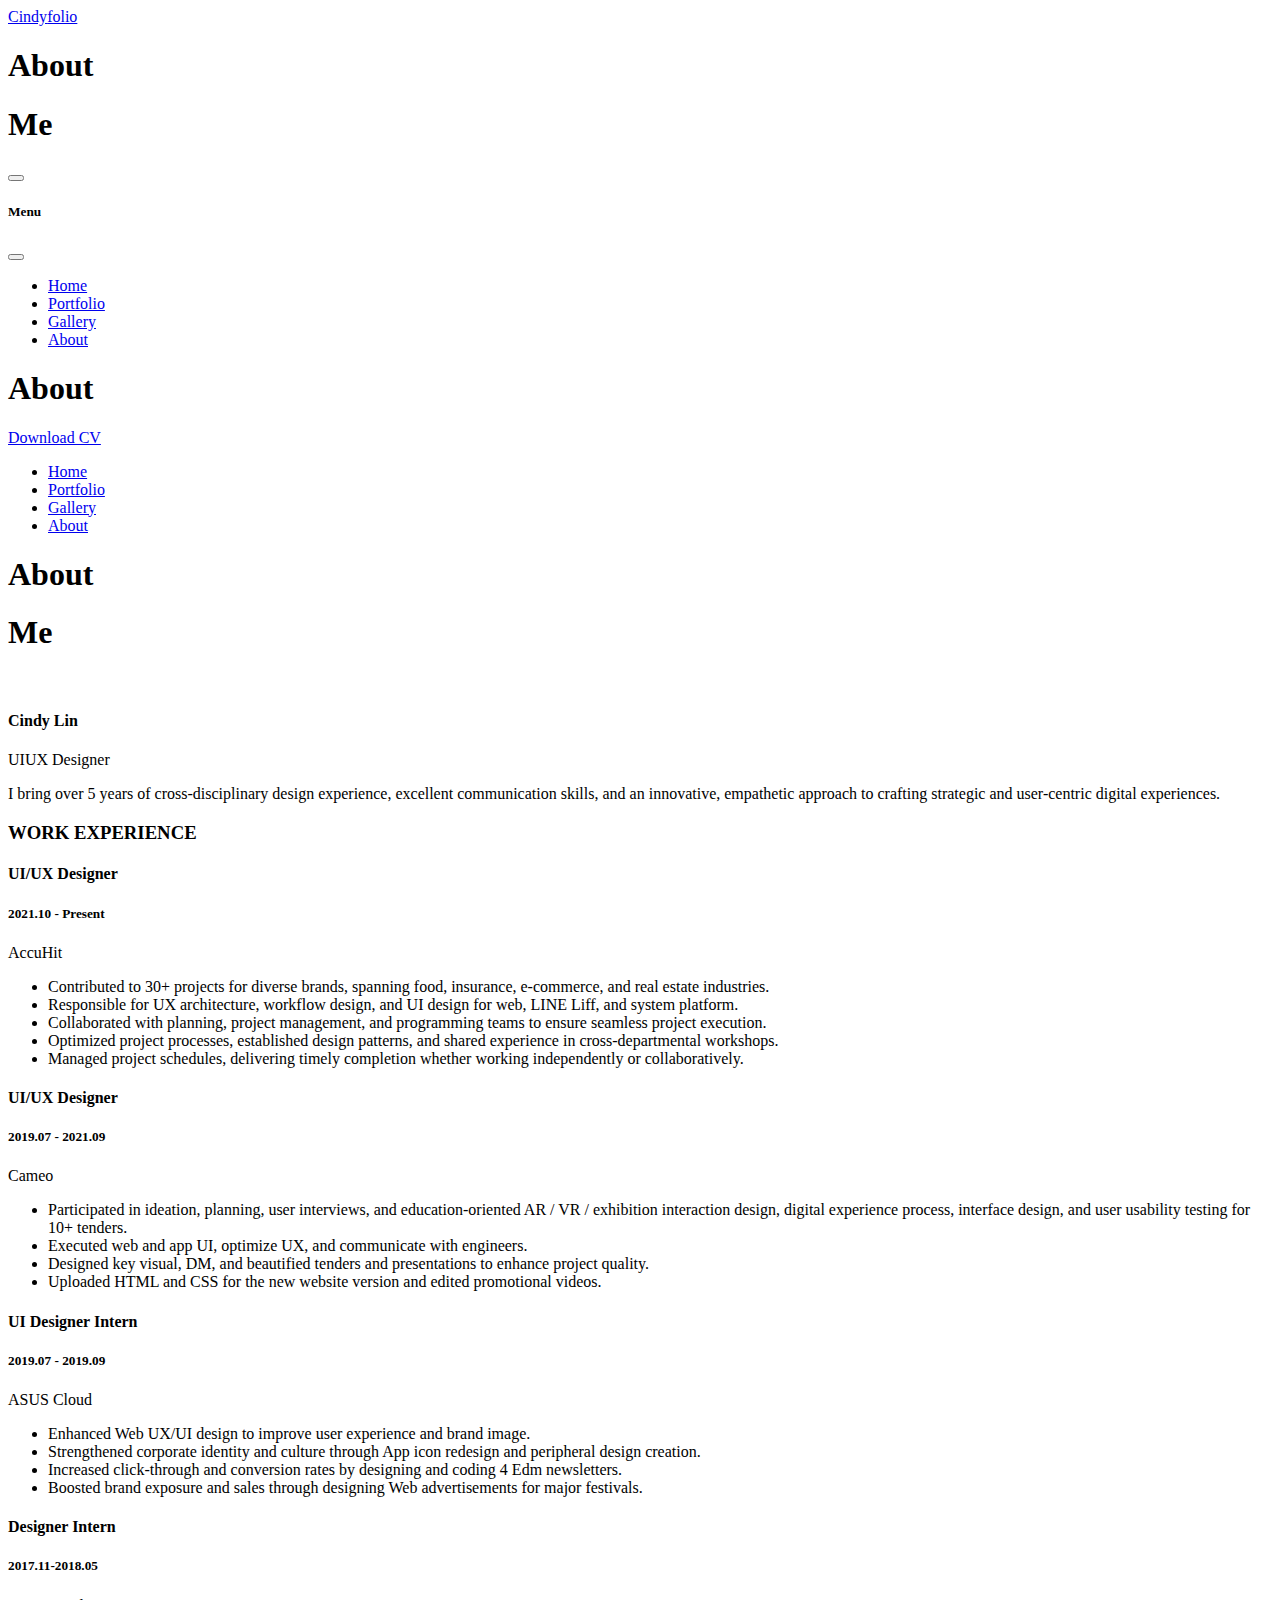
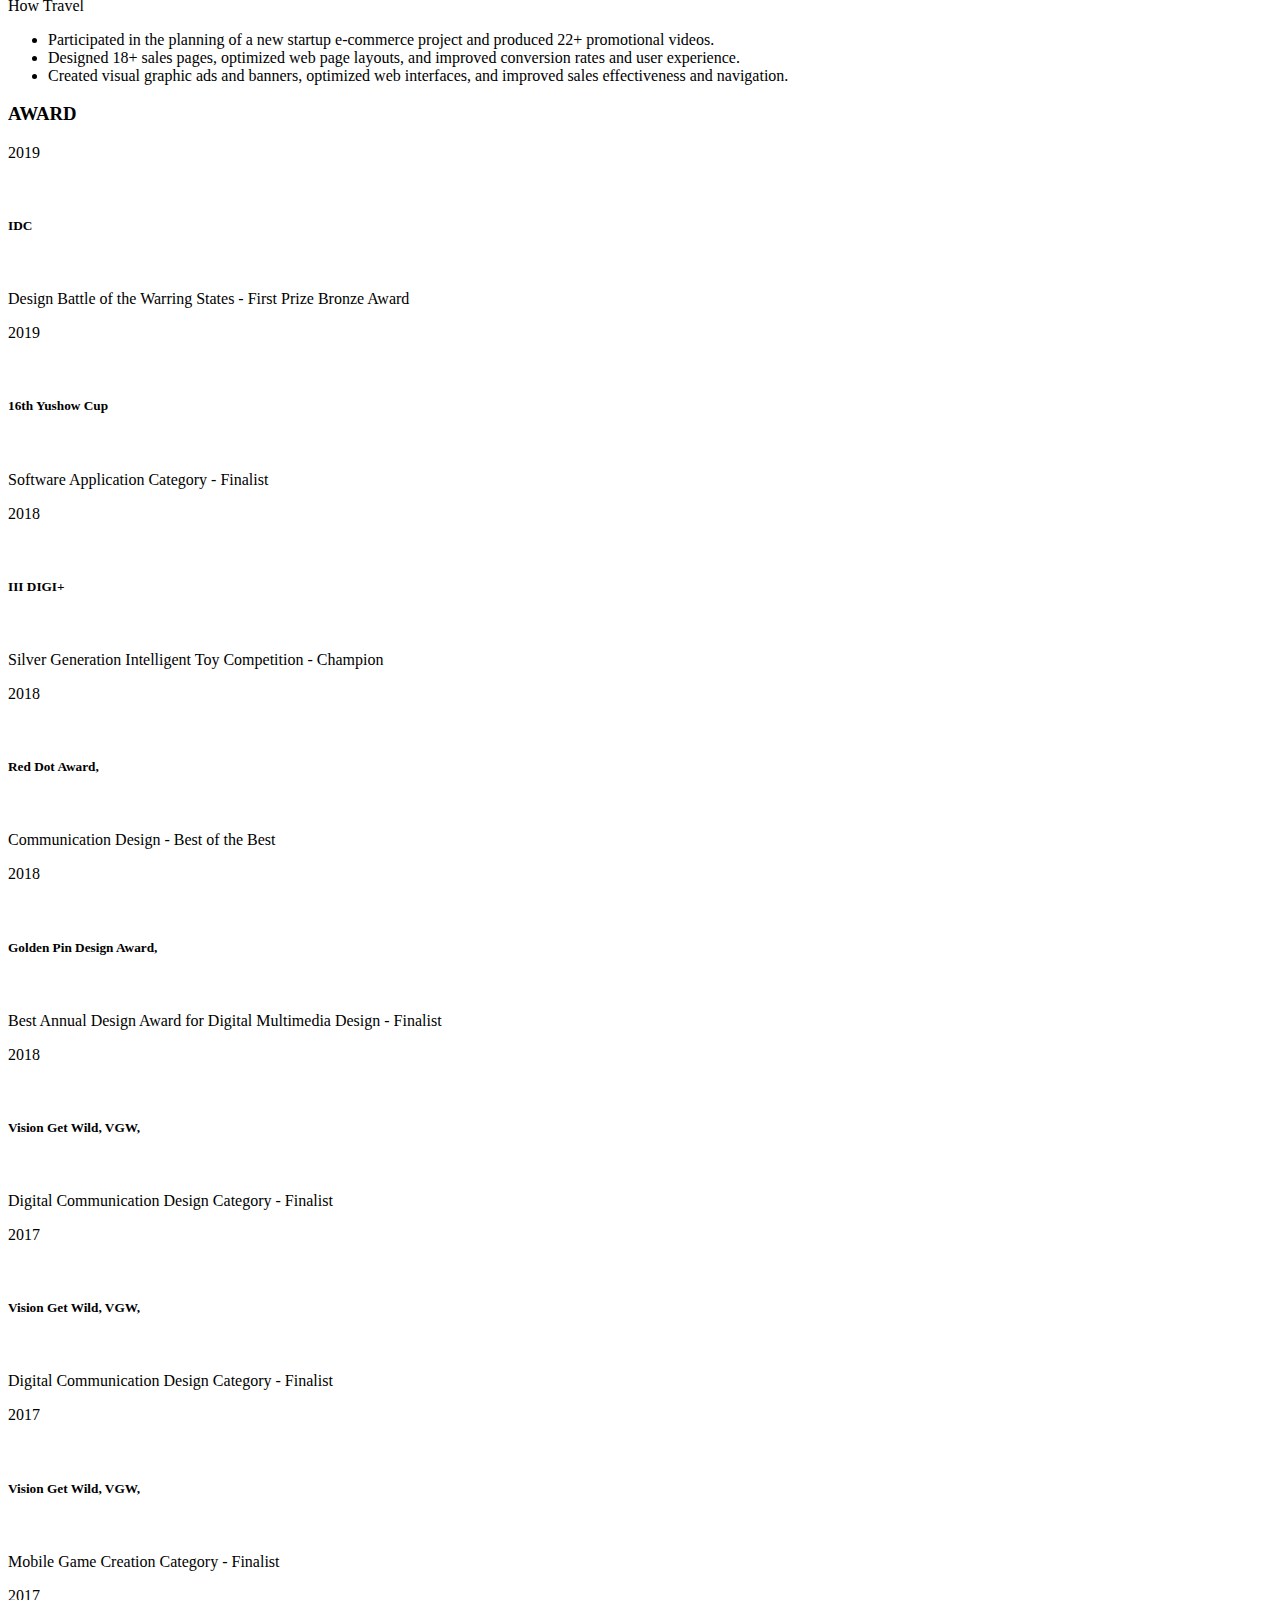
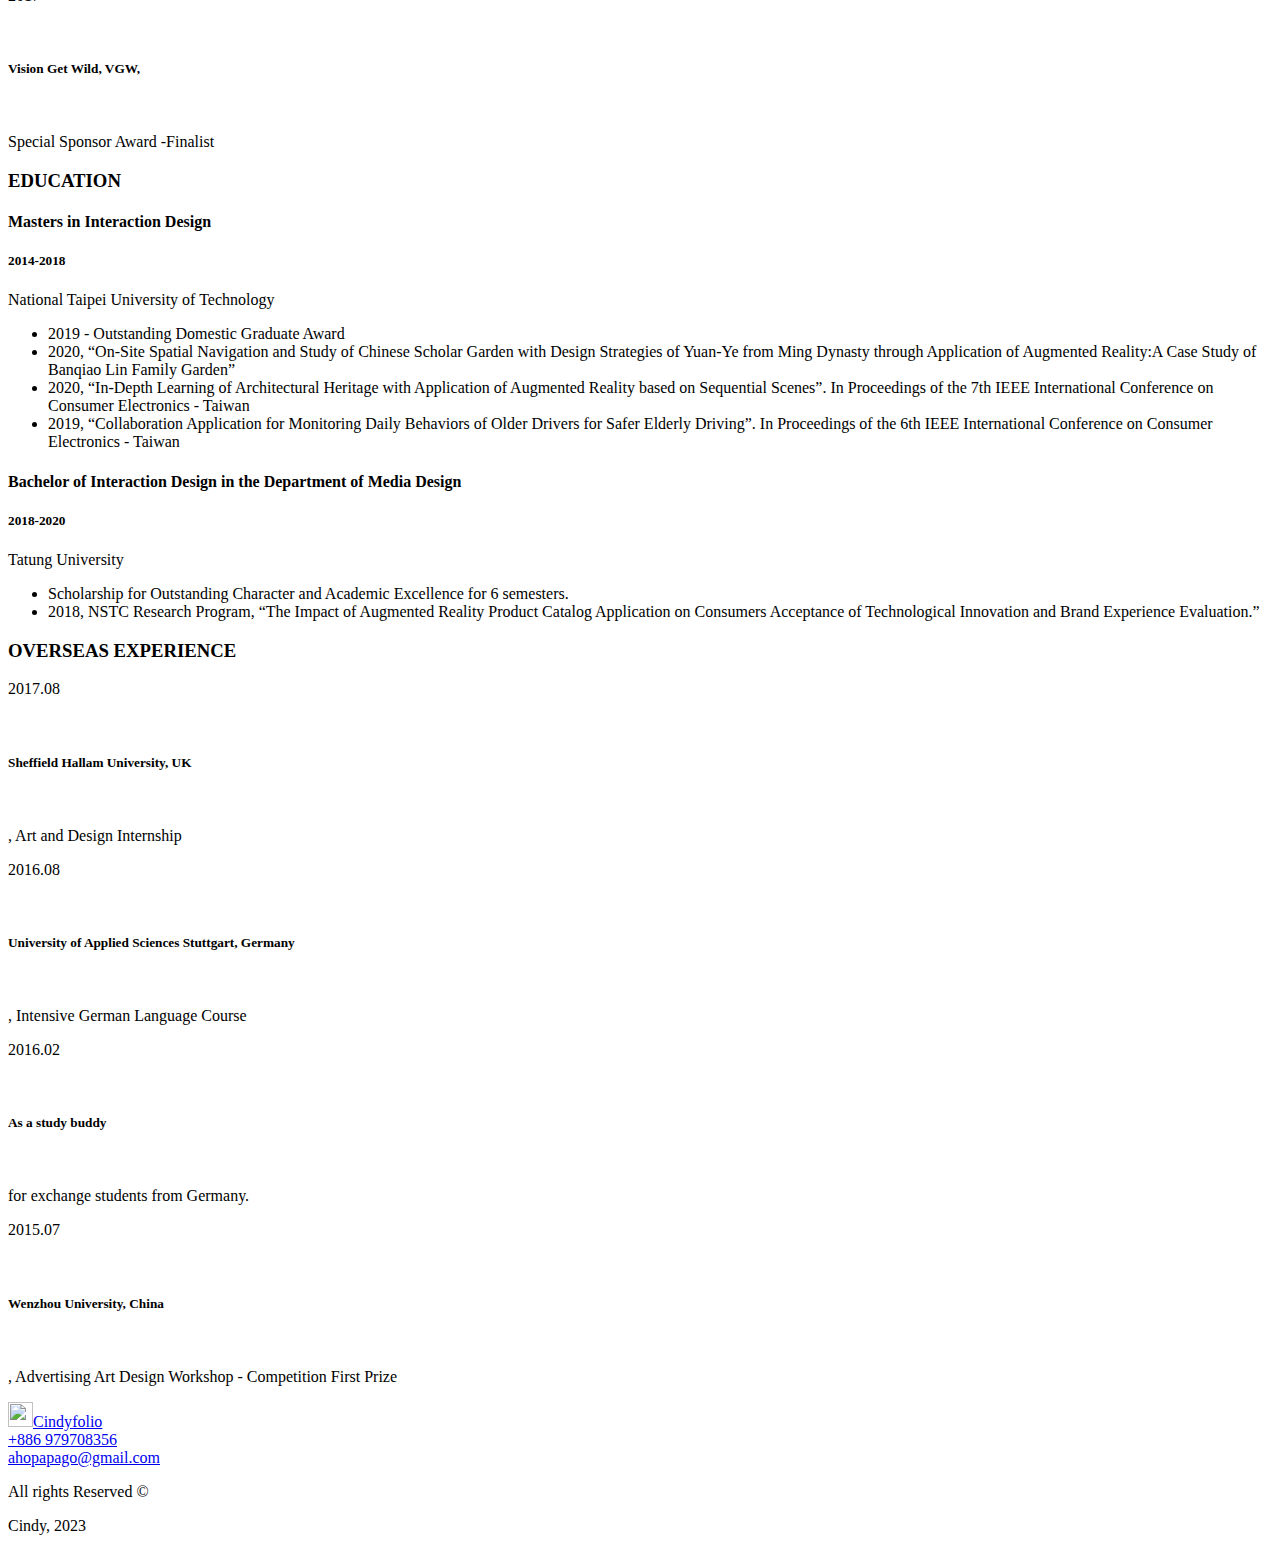
==== about.html @ c3aab0ec "Add files via upload" ====
<!DOCTYPE html>
<html lang="en-US" dir="ltr">

  <head>
    <meta charset="utf-8">
    <meta http-equiv="X-UA-Compatible" content="IE=edge">
    <meta name="viewport" content="width=device-width, initial-scale=1">


    <!-- ===============================================-->
    <!--    Document Title-->
    <!-- ===============================================-->
    <title>About | Me</title>


    <!-- ===============================================-->
    <!--    Favicons-->
    <!-- ===============================================-->
    <link rel="apple-touch-icon" sizes="180x180" href="assets/img/favicons/apple-touch-icon.png">
    <link rel="icon" type="image/png" sizes="32x32" href="assets/img/favicons/favicon-32x32.png">
    <link rel="icon" type="image/png" sizes="16x16" href="assets/img/favicons/favicon-16x16.png">
    <link rel="shortcut icon" type="image/x-icon" href="assets/img/favicons/favicon.ico">
    <link rel="manifest" href="assets/img/favicons/manifest.json">
    <meta name="msapplication-TileImage" content="assets/img/favicons/mstile-150x150.png">
    <meta name="theme-color" content="#ffffff">


    <!-- ===============================================-->
    <!--    Stylesheets-->
    <!-- ===============================================-->
    <link rel="preconnect" href="https://fonts.gstatic.com">
    <link href="https://fonts.googleapis.com/css2?family=Open+Sans:wght@300;400;500;600;700;800&amp;display=swap" rel="stylesheet">
    <link href="vendors/prism/prism.css" rel="stylesheet">
    <link href="vendors/swiper/swiper-bundle.min.css" rel="stylesheet">
    <link href="assets/css/theme.css" rel="stylesheet" />
    <link href="assets/css/user.css" rel="stylesheet" />

  </head>


  <body>

    <!-- ===============================================-->
    <!--    Main Content-->
    <!-- ===============================================-->
    <main class="main" id="top">
      <div class="cursor-outer d-none d-md-block"></div>
      <nav class="navbar navbar-light py-3 px-0 overflow-hidden">
        <div class="container px-md-5">
          <div class="row w-100 g-0 justify-content-between">
            <div class="col-8">
              <div class="d-inline-block"><a class="navbar-brand pt-0 fs-3 text-black d-flex align-items-center" href="index.html"><img class="img-fluid" src="assets/img/icons/logo-icon.png" alt="" /><span class="fw-bolder ms-2">Cindy</span><span class="fw-thin">folio</span></a></div>
              <div class="mt-4 d-none d-lg-block">
                <h1 class="text-uppercase fs-lg-7 fs-5 fw-bolder text-300 lh-1 position-relative z-index-0">About</h1>
                <h1 class="d-none d-md-block fw-bolder text-outlined fs-7 text-white lh-1 mt-n4 position-relative z-index--1">Me</h1>
              </div>
            </div>
            <div class="col-4 d-lg-none text-end pe-0">
              <button class="btn p-0 shadow-none text-black fs-2 d-inline-block" data-bs-toggle="offcanvas" data-bs-target="#navbarOffcanvas" aria-controls="navbarOffcanvas" aria-expanded="false" aria-label="Toggle offcanvas navigation"><span class="menu-bar"></span></button>
            </div>
            <div class="offcanvas offcanvas-end px-0" id="navbarOffcanvas" aria-labelledby="navbarOffcanvasTitle" aria-hidden="true">
              <div class="offcanvas-header justify-content-end">
                <h5 class="visually-hidden offcanvas-title" id="navbarOffcanvasTitle">Menu</h5>
                <button class="btn p-0 shadow-none text-black fs-2 d-inline text-end" type="button" data-bs-dismiss="offcanvas" aria-label="Close"><span class="menu-close-bar"></span></button>
              </div>
              <div class="offcanvas-body px-0">
                <div class="d-lg-flex flex-center-start gap-3 overflow-hidden">
                  <ul class="navbar-nav ms-auto fs-4 ps-6">
                    <li class="nav-item"><a class="nav-link d-inline-block nav-text-outlined lh-1 text-white fs-5" aria-current="page" href="index.html">Home</a></li>
                    <li class="nav-item"><a class="nav-link d-inline-block nav-text-outlined lh-1 text-white fs-5" aria-current="page" href="portfolio.html">Portfolio</a></li>
                    <li class="nav-item"><a class="nav-link d-inline-block nav-text-outlined lh-1 text-white fs-5" aria-current="page" href="gallery.html">Gallery</a></li>
                    <li class="nav-item"><a class="nav-link d-inline-block nav-text-outlined lh-1 text-white fs-5 active" aria-current="page" href="about.html">About</a></li>
                  </ul>
                </div>
              </div>
            </div>
            <div class="col-4">
              <div class="d-none d-lg-flex justify-content-end position-relative z-index-1">
                <div class="position-absolute absolute-centered z-index--1">
                  <h1 class="ms-2 fw-bolder text-outlined text-uppercase text-white pe-none display-1">About</h1>
                </div>
                <div class="d-flex gap-3 align-items-start"><a class="mb-0 ms-auto text-warning fs-0 fw-bold" href="assets/img/about/CV_2023_Cindylin.pdf" target="_blank">Download CV</a>
                  <ul class="navbar-nav navbar-Cindyfolio ms-auto text-end">
                    <li class="nav-item px-2 position-relative"><a class="nav-link pt-0" aria-current="page" href="index.html">Home</a></li>
                    <li class="nav-item px-2 position-relative"><a class="nav-link pt-0" aria-current="page" href="portfolio.html">Portfolio</a></li>
                    <li class="nav-item px-2 position-relative"><a class="nav-link pt-0" aria-current="page" href="gallery.html">Gallery</a></li>
                    <li class="nav-item px-2 position-relative"><a class="nav-link pt-0 active" aria-current="page" href="about.html">About</a></li>
                  </ul>
                </div>
              </div>
            </div>
          </div>
          <div class="row g-0 mt-4 d-lg-none">
            <h1 class="text-uppercase ps-0 fs-lg-7 fs-5 fw-bolder text-300 lh-1 position-relative z-index-0">About</h1>
            <h1 class="fw-bolder text-outlined ps-0 fs-lg-7 fs-sm-6 fs-5 text-white lh-1 mt-sm-n4 mt-n3 position-relative z-index--1">Me</h1>
          </div>
        </div>
      </nav>


      <!-- ============================================-->
      <!-- <section> begin ============================-->
      <section class="py-1">

        <div class="container px-md-5">
          <div class="row justify-content-center">
            <div class="col-lg-9 col-md-10 col-sm-12">
              <div class="row justify-content-center">
                <div class="col-lg-12 align-items-center">
                  <div class="card col-lg-5 col-md-10 col-sm-12 border-0 mb-3"><img class="card-img-top" src="assets/img/about/img1.jpg" alt="" />
                    <div class="row g-0 card-body px-0 py-1 d-flex">
                      <div class="col-12 col-xl-8 text-center text-xl-start">
                        <h4>Cindy Lin</h4>
                        <p class="text-warning mb-2">UIUX Designer</p>
                      </div>
                    </div>
                  </div>
                  <div class="col-lg-12 col-md-12 col-sm-12 px-0">
                    <p class="fs-1 fw-bold text-300">I bring over 5 years of cross-disciplinary design experience, excellent communication skills, and an innovative, empathetic approach to crafting strategic and user-centric digital experiences.</p>
                  </div>
                </div>
              </div>
            </div>
          </div>
        </div><!-- end of .container-->

      </section>
      <!-- <section> close ============================-->
      <!-- ============================================-->




      <!-- ============================================-->
      <!-- <section> begin ============================-->
      <section class="py-6">

        <div class="container px-md-5">
          <div class="row justify-content-center">
            <div class="col-lg-9 col-md-10 col-sm-12 py-2">
              <h3 class="text-warning py-2">WORK EXPERIENCE</h3>
              <div class="row justify-content-center">
                <div class="col-lg-12 col-md-6 col-sm-12 justify-content-center py-2">
                  <div class="col-lg-12 col-md-6 col-sm-12 d-flex justify-content-between">
                    <h4 class="text-300">UI/UX Designer</h4>
                    <h5 class="text-200">2021.10 - Present</h5>
                  </div>
                  <p class="fs-0">AccuHit</p>
                  <ul class="custom-text-muted">
                    <li class="m1-0 py-1">Contributed to 30+ projects for diverse brands, spanning food, insurance, e-commerce, and real estate industries.</li>
                    <li class="m1-0 py-1">Responsible for UX architecture, workflow design, and UI design for web, LINE Liff, and system platform.</li>
                    <li class="m1-0 py-1">Collaborated with planning, project management, and programming teams to ensure seamless project execution.</li>
                    <li class="m1-0 py-1">Optimized project processes, established design patterns, and shared experience in cross-departmental workshops.</li>
                    <li class="m1-0 py-1">Managed project schedules, delivering timely completion whether working independently or collaboratively.</li>
                  </ul>
                </div>
                <div class="col-lg-12 col-md-6 col-sm-12 justify-content-center py-2">
                  <div class="col-lg-12 col-md-6 col-sm-12 d-flex justify-content-between">
                    <h4 class="text-300">UI/UX Designer</h4>
                    <h5 class="text-200">2019.07 - 2021.09</h5>
                  </div>
                  <p class="fs-0">Cameo</p>
                  <ul class="custom-text-muted">
                    <li class="m1-0 py-1">Participated in ideation, planning, user interviews, and education-oriented AR / VR / exhibition interaction design, digital experience process, interface design, and user usability testing for 10+ tenders.</li>
                    <li class="m1-0 py-1">Executed web and app UI, optimize UX, and communicate with engineers.</li>
                    <li class="m1-0 py-1">Designed key visual, DM, and beautified tenders and presentations to enhance project quality.</li>
                    <li class="m1-0 py-1">Uploaded HTML and CSS for the new website version and edited promotional videos.</li>
                  </ul>
                </div>
                <div class="col-lg-12 col-md-6 col-sm-12 justify-content-center py-2">
                  <div class="col-lg-12 col-md-6 col-sm-12 d-flex justify-content-between">
                    <h4 class="text-300">UI Designer Intern</h4>
                    <h5 class="text-200">2019.07 - 2019.09</h5>
                  </div>
                  <p class="fs-0">ASUS Cloud</p>
                  <ul class="custom-text-muted">
                    <li class="m1-0 py-1">Enhanced Web UX/UI design to improve user experience and brand image.</li>
                    <li class="m1-0 py-1">Strengthened corporate identity and culture through App icon redesign and peripheral design creation.</li>
                    <li class="m1-0 py-1">Increased click-through and conversion rates by designing and coding 4 Edm newsletters.</li>
                    <li class="m1-0 py-1">Boosted brand exposure and sales through designing Web advertisements for major festivals.</li>
                  </ul>
                </div>
                <div class="col-lg-12 col-md-6 col-sm-12 justify-content-center py-2">
                  <div class="col-lg-12 col-md-6 col-sm-12 d-flex justify-content-between">
                    <h4 class="text-300">Designer Intern</h4>
                    <h5 class="text-200">2017.11-2018.05</h5>
                  </div>
                  <p class="fs-0">How Travel</p>
                  <ul class="custom-text-muted">
                    <li class="m1-0 py-1">Participated in the planning of a new startup e-commerce project and produced 22+ promotional videos.</li>
                    <li class="m1-0 py-1">Designed 18+ sales pages, optimized web page layouts, and improved conversion rates and user experience.</li>
                    <li class="m1-0 py-1">Created visual graphic ads and banners, optimized web interfaces, and improved sales effectiveness and navigation.</li>
                  </ul>
                </div>
              </div>
              <h3 class="text-warning py-2">AWARD</h3>
              <div class="row justify-content-center">
                <div class="col-lg-12 col-md-6 col-sm-12 justify-content-center">
                  <div class="col-lg-12 col-md-6 col-sm-12 d-flex">
                    <p class="text-300">2019 </p>&nbsp;&nbsp;
                    <h5 class="text-300">IDC</h5>&nbsp;&nbsp;
                    <p class="fs-0">Design Battle of the Warring States - First Prize Bronze Award</p>
                  </div>
                </div>
                <div class="col-lg-12 col-md-6 col-sm-12 justify-content-center">
                  <div class="col-lg-12 col-md-6 col-sm-12 d-flex">
                    <p class="text-300">2019 </p>&nbsp;&nbsp;
                    <h5 class="text-300">16th Yushow Cup </h5>&nbsp;&nbsp;
                    <p class="fs-0">Software Application Category - Finalist</p>
                  </div>
                </div>
                <div class="col-lg-12 col-md-6 col-sm-12 justify-content-center">
                  <div class="col-lg-12 col-md-6 col-sm-12 d-flex">
                    <p class="text-300">2018 </p>&nbsp;&nbsp;
                    <h5 class="text-300">III DIGI+</h5>&nbsp;&nbsp;
                    <p class="fs-0">Silver Generation Intelligent Toy Competition - Champion</p>
                  </div>
                </div>
                <div class="col-lg-12 col-md-6 col-sm-12 justify-content-center">
                  <div class="col-lg-12 col-md-6 col-sm-12 d-flex">
                    <p class="text-300">2018 </p>&nbsp;&nbsp;
                    <h5 class="text-300">Red Dot Award, </h5>&nbsp;&nbsp;
                    <p class="fs-0">Communication Design - Best of the Best</p>
                  </div>
                </div>
                <div class="col-lg-12 col-md-6 col-sm-12 justify-content-center">
                  <div class="col-lg-12 col-md-6 col-sm-12 d-flex">
                    <p class="text-300">2018 </p>&nbsp;&nbsp;
                    <h5 class="text-300">Golden Pin Design Award,</h5>&nbsp;&nbsp;
                    <p class="fs-0">Best Annual Design Award for Digital Multimedia Design - Finalist</p>
                  </div>
                </div>
                <div class="col-lg-12 col-md-6 col-sm-12 justify-content-center">
                  <div class="col-lg-12 col-md-6 col-sm-12 d-flex">
                    <p class="text-300">2018 </p>&nbsp;&nbsp;
                    <h5 class="text-300">Vision Get Wild, VGW,</h5>&nbsp;&nbsp;
                    <p class="fs-0">Digital Communication Design Category - Finalist</p>
                  </div>
                </div>
                <div class="col-lg-12 col-md-6 col-sm-12 justify-content-center">
                  <div class="col-lg-12 col-md-6 col-sm-12 d-flex">
                    <p class="text-300">2017 </p>&nbsp;&nbsp;
                    <h5 class="text-300">Vision Get Wild, VGW,</h5>&nbsp;&nbsp;
                    <p class="fs-0">Digital Communication Design Category - Finalist</p>
                  </div>
                </div>
                <div class="col-lg-12 col-md-6 col-sm-12 justify-content-center">
                  <div class="col-lg-12 col-md-6 col-sm-12 d-flex">
                    <p class="text-300">2017 </p>&nbsp;&nbsp;
                    <h5 class="text-300">Vision Get Wild, VGW, </h5>&nbsp;&nbsp;
                    <p class="fs-0">Mobile Game Creation Category - Finalist</p>
                  </div>
                </div>
                <div class="col-lg-12 col-md-6 col-sm-12 justify-content-center">
                  <div class="col-lg-12 col-md-6 col-sm-12 d-flex">
                    <p class="text-300">2017 </p>&nbsp;&nbsp;
                    <h5 class="text-300">Vision Get Wild, VGW,</h5>&nbsp;&nbsp;
                    <p class="fs-0">Special Sponsor Award -Finalist</p>
                  </div>
                </div>
              </div>
              <h3 class="text-warning py-2">EDUCATION</h3>
              <div class="row justify-content-center">
                <div class="col-lg-12 col-md-6 col-sm-12 justify-content-center">
                  <div class="col-lg-12 col-md-6 col-sm-12 d-flex justify-content-between">
                    <h4 class="text-300">Masters in Interaction Design</h4>
                    <h5 class="text-200">2014-2018</h5>
                  </div>
                  <p class="fs-0">National Taipei University of Technology</p>
                  <ul class="custom-text-muted">
                    <li class="m1-0 py-1">2019 - Outstanding Domestic Graduate Award</li>
                    <li class="m1-0 py-1">2020, “On-Site Spatial Navigation and Study of Chinese Scholar Garden with Design Strategies of Yuan-Ye from Ming Dynasty through Application of Augmented Reality:A Case Study of Banqiao Lin Family Garden”</li>
                    <li class="m1-0 py-1">2020, “In-Depth Learning of Architectural Heritage with Application of Augmented Reality based on Sequential Scenes”. In Proceedings of the 7th IEEE International Conference on Consumer Electronics - Taiwan</li>
                    <li class="m1-0 py-1">2019, “Collaboration Application for Monitoring Daily Behaviors of Older Drivers for Safer Elderly Driving”. In Proceedings of the 6th IEEE International Conference on Consumer Electronics - Taiwan</li>
                  </ul>
                </div>
                <div class="col-lg-12 col-md-6 col-sm-12 justify-content-center">
                  <div class="col-lg-12 col-md-6 col-sm-12 d-flex justify-content-between">
                    <h4 class="text-300">Bachelor of Interaction Design in the Department of Media Design</h4>
                    <h5 class="text-200">2018-2020</h5>
                  </div>
                  <p class="fs-0">Tatung University</p>
                  <ul class="custom-text-muted">
                    <li class="m1-0 py-1">Scholarship for Outstanding Character and Academic Excellence for 6 semesters.</li>
                    <li class="m1-0 py-1">2018, NSTC Research Program, “The Impact of Augmented Reality Product Catalog Application on Consumers Acceptance of Technological Innovation and Brand Experience Evaluation.”</li>
                  </ul>
                </div>
              </div>
              <h3 class="text-warning py-2">OVERSEAS EXPERIENCE</h3>
              <div class="row justify-content-center">
                <div class="col-lg-12 col-md-6 col-sm-12 justify-content-center">
                  <div class="col-lg-12 col-md-6 col-sm-12 d-flex">
                    <p class="text-300">2017.08 </p>&nbsp;&nbsp;
                    <h5 class="text-300">Sheffield Hallam University, UK</h5>&nbsp;&nbsp;
                    <p class="fs-0">, Art and Design Internship</p>
                  </div>
                </div>
                <div class="col-lg-12 col-md-6 col-sm-12 justify-content-center">
                  <div class="col-lg-12 col-md-6 col-sm-12 d-flex">
                    <p class="text-300">2016.08</p>&nbsp;&nbsp;
                    <h5 class="text-300">University of Applied Sciences Stuttgart, Germany</h5>&nbsp;&nbsp;
                    <p class="fs-0">, Intensive German Language Course </p>
                  </div>
                </div>
                <div class="col-lg-12 col-md-6 col-sm-12 justify-content-center">
                  <div class="col-lg-12 col-md-6 col-sm-12 d-flex">
                    <p class="text-300">2016.02</p>&nbsp;&nbsp;
                    <h5 class="text-300">As a study buddy </h5>&nbsp;&nbsp;
                    <p class="fs-0">for exchange students from Germany.</p>
                  </div>
                </div>
                <div class="col-lg-12 col-md-6 col-sm-12 justify-content-center">
                  <div class="col-lg-12 col-md-6 col-sm-12 d-flex">
                    <p class="text-300">2015.07</p>&nbsp;&nbsp;
                    <h5 class="text-300">Wenzhou University, China</h5>&nbsp;&nbsp;
                    <p class="fs-0">, Advertising Art Design Workshop - Competition First Prize</p>
                  </div>
                </div>
              </div>
            </div>
          </div>
        </div><!-- end of .container-->

      </section>
      <!-- <section> close ============================-->
      <!-- ============================================-->


    </main>
    <!-- ===============================================-->
    <!--    End of Main Content-->
    <!-- ===============================================-->


    <footer class="bg-footer-black" id="footer">
      <div class="container py-4 px-md-5">
        <div class="row g-0">
          <div class="col-md-6 mb-5 mb-md-0">
            <div class="mb-4 d-inline-block"><a class="navbar-brand pt-0 fs-3 text-white d-flex align-items-center" href="index.html"><img class="img-fluid" src="assets/img/icons/dark-logo-icon.png" alt="" width="25" height="25" /><span class="fw-bolder ms-2">Cindy</span><span class="fw-thin">folio</span></a></div>
            <div class="col-12 col-md-10 text-300 mb-3"><i class="fas fa-phone"></i><a class="nav-link text-300 d-inline" href="tel:+886 979708356">+886 979708356</a></div>
            <div class="col-12 col-md-10 text-300 mb-3"><i class="fas fa-envelope"></i><a class="nav-link text-300 d-inline" href="mailto:ahopapago@gmail.com">ahopapago@gmail.com</a></div>
          </div>
        </div>
      </div>
    </footer>


    <!-- ============================================-->
    <!-- <section> begin ============================-->
    <section class="bg-black py-0">

      <div class="container px-md-5">
        <div class="row g-0 justify-content-md-between justify-content-evenly py-2">
          <div class="col-12 col-sm-8 col-md-6 col-lg-auto text-center text-md-start d-flex">
            <p class="fs--1 my-2 fw-light text-100">All rights Reserved &copy; &nbsp;</p>
            <p class="fw-bold fs--1 my-2 text-100 text-warning">Cindy, 2023</p>
          </div>
        </div>
      </div><!-- end of .container-->

    </section>
    <!-- <section> close ============================-->
    <!-- ============================================-->




    <!-- ===============================================-->
    <!--    JavaScripts-->
    <!-- ===============================================-->
    <script src="vendors/popper/popper.min.js"></script>
    <script src="vendors/bootstrap/bootstrap.min.js"></script>
    <script src="vendors/anchorjs/anchor.min.js"></script>
    <script src="vendors/is/is.min.js"></script>
    <script src="vendors/fontawesome/all.min.js"></script>
    <script src="vendors/lodash/lodash.min.js"></script>
    <script src="https://polyfill.io/v3/polyfill.min.js?features=window.scroll"></script>
    <script src="vendors/prism/prism.js"></script>
    <script src="vendors/swiper/swiper-bundle.min.js"></script>
    <script src="assets/js/theme.js"></script>

  </body>

</html>
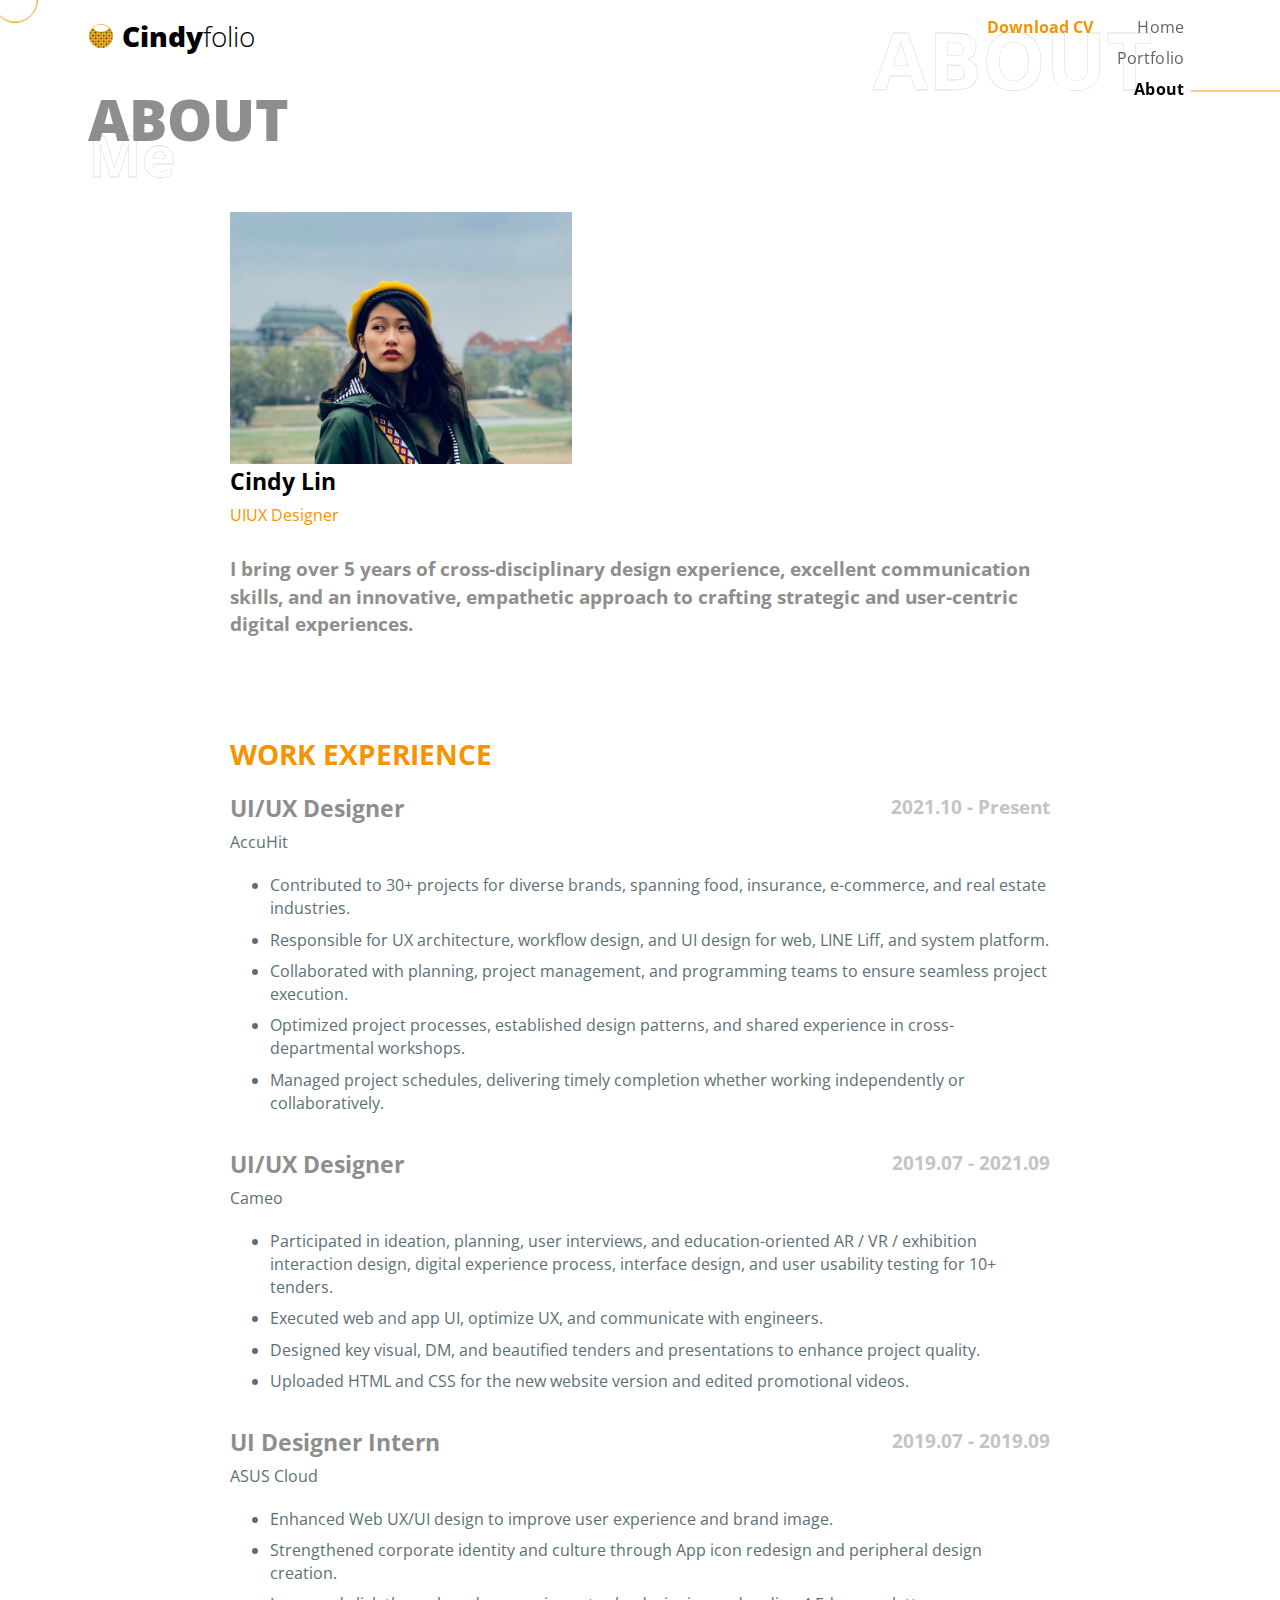
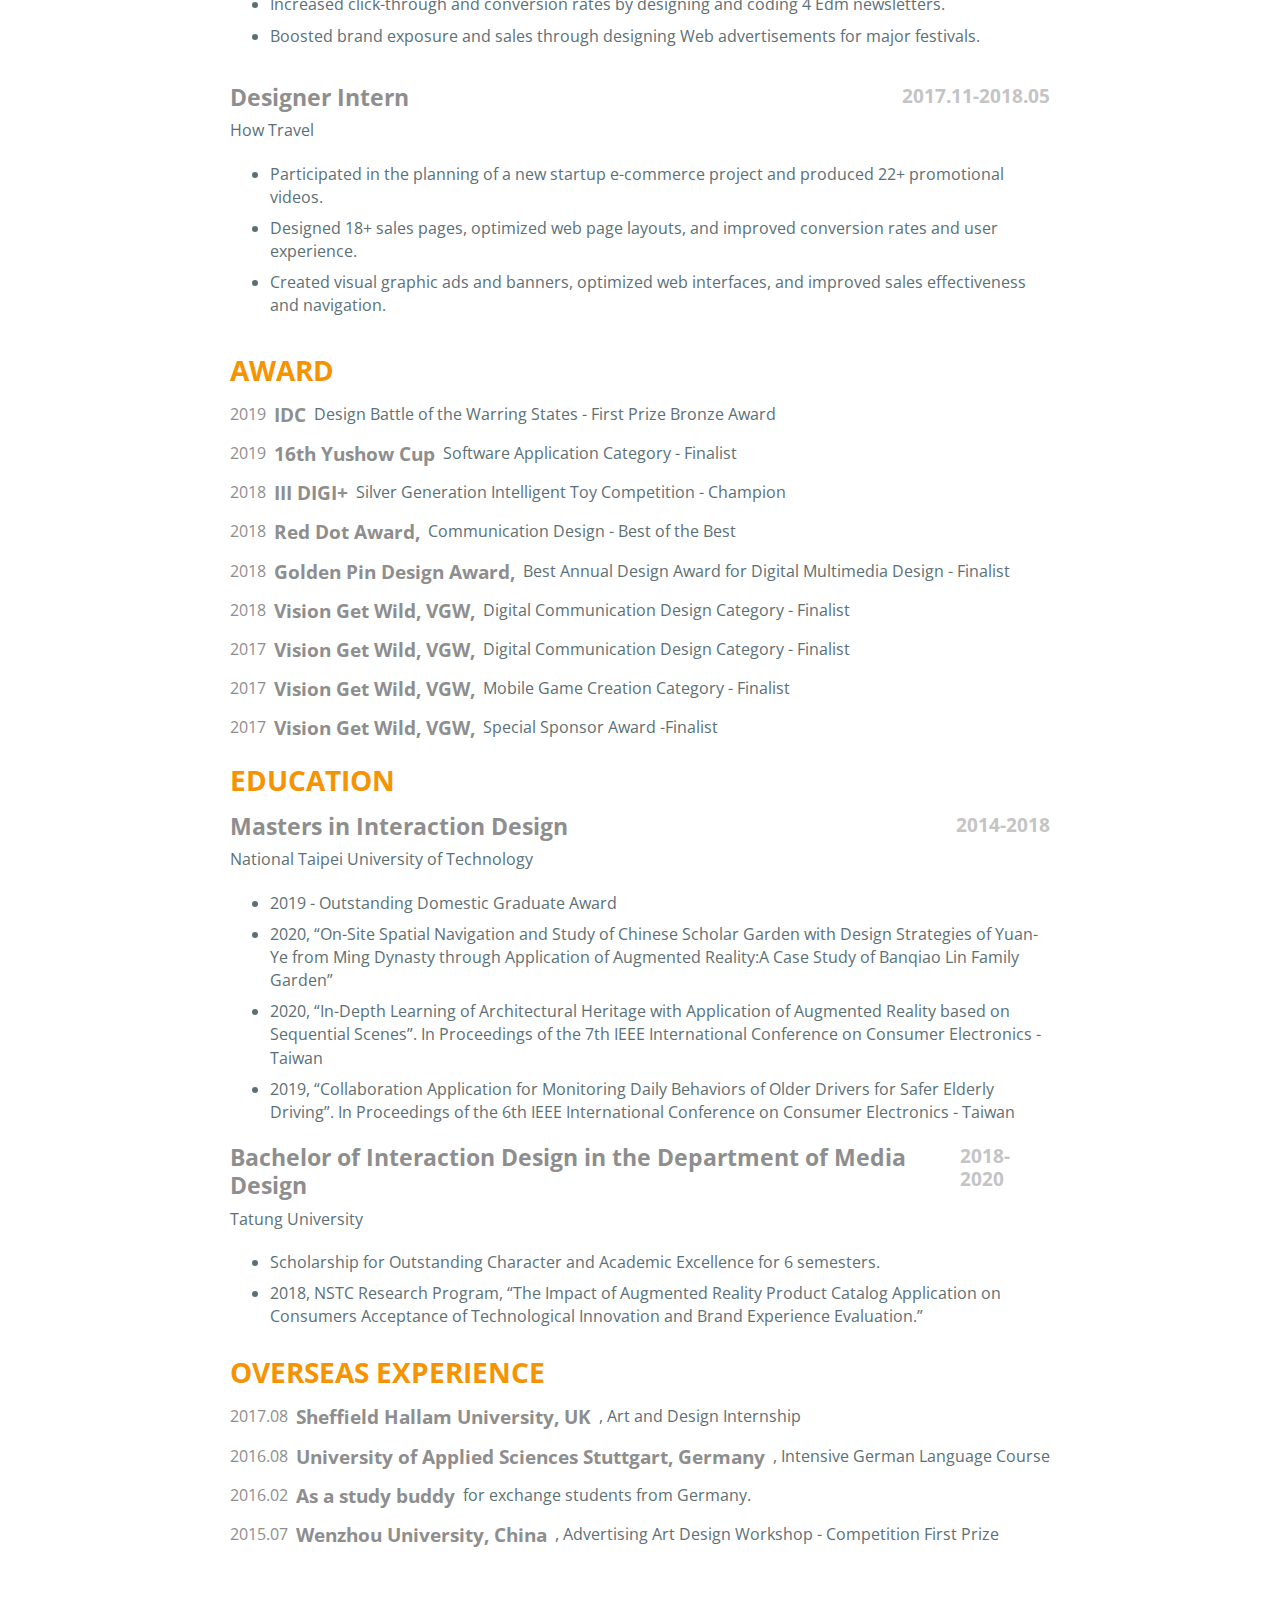
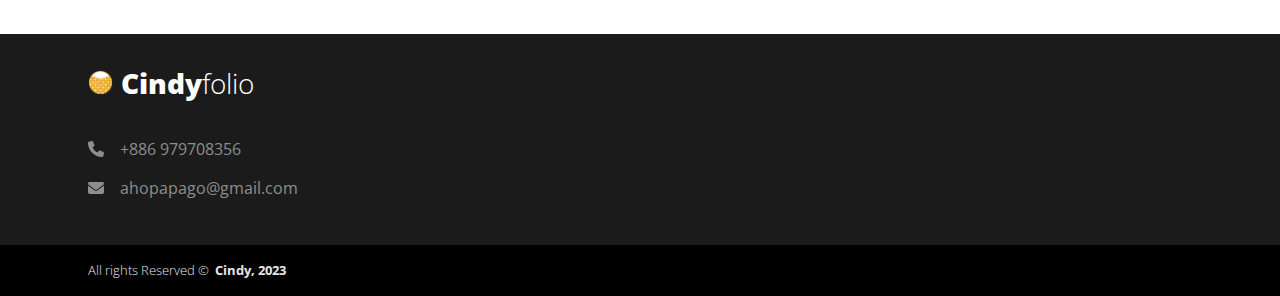
==== commit 570c3011: "Add files via upload" ====
--- a/about.html
+++ b/about.html
@@ -68,7 +68,6 @@
                   <ul class="navbar-nav ms-auto fs-4 ps-6">
                     <li class="nav-item"><a class="nav-link d-inline-block nav-text-outlined lh-1 text-white fs-5" aria-current="page" href="index.html">Home</a></li>
                     <li class="nav-item"><a class="nav-link d-inline-block nav-text-outlined lh-1 text-white fs-5" aria-current="page" href="portfolio.html">Portfolio</a></li>
-                    <li class="nav-item"><a class="nav-link d-inline-block nav-text-outlined lh-1 text-white fs-5" aria-current="page" href="gallery.html">Gallery</a></li>
                     <li class="nav-item"><a class="nav-link d-inline-block nav-text-outlined lh-1 text-white fs-5 active" aria-current="page" href="about.html">About</a></li>
                   </ul>
                 </div>
@@ -83,7 +82,6 @@
                   <ul class="navbar-nav navbar-Cindyfolio ms-auto text-end">
                     <li class="nav-item px-2 position-relative"><a class="nav-link pt-0" aria-current="page" href="index.html">Home</a></li>
                     <li class="nav-item px-2 position-relative"><a class="nav-link pt-0" aria-current="page" href="portfolio.html">Portfolio</a></li>
-                    <li class="nav-item px-2 position-relative"><a class="nav-link pt-0" aria-current="page" href="gallery.html">Gallery</a></li>
                     <li class="nav-item px-2 position-relative"><a class="nav-link pt-0 active" aria-current="page" href="about.html">About</a></li>
                   </ul>
                 </div>
--- a/vendors/prism/prism.css
+++ b/vendors/prism/prism.css
@@ -0,0 +1,140 @@
+/**
+ * prism.js default theme for JavaScript, CSS and HTML
+ * Based on dabblet (http://dabblet.com)
+ * @author Lea Verou
+ */
+
+code[class*="language-"],
+pre[class*="language-"] {
+	color: black;
+	background: none;
+	text-shadow: 0 1px white;
+	font-family: Consolas, Monaco, 'Andale Mono', 'Ubuntu Mono', monospace;
+	font-size: 1em;
+	text-align: left;
+	white-space: pre;
+	word-spacing: normal;
+	word-break: normal;
+	word-wrap: normal;
+	line-height: 1.5;
+
+	-moz-tab-size: 4;
+	-o-tab-size: 4;
+	tab-size: 4;
+
+	-webkit-hyphens: none;
+	-moz-hyphens: none;
+	-ms-hyphens: none;
+	hyphens: none;
+}
+
+pre[class*="language-"]::-moz-selection, pre[class*="language-"] ::-moz-selection,
+code[class*="language-"]::-moz-selection, code[class*="language-"] ::-moz-selection {
+	text-shadow: none;
+	background: #b3d4fc;
+}
+
+pre[class*="language-"]::selection, pre[class*="language-"] ::selection,
+code[class*="language-"]::selection, code[class*="language-"] ::selection {
+	text-shadow: none;
+	background: #b3d4fc;
+}
+
+@media print {
+	code[class*="language-"],
+	pre[class*="language-"] {
+		text-shadow: none;
+	}
+}
+
+/* Code blocks */
+pre[class*="language-"] {
+	padding: 1em;
+	margin: .5em 0;
+	overflow: auto;
+}
+
+:not(pre) > code[class*="language-"],
+pre[class*="language-"] {
+	background: #f5f2f0;
+}
+
+/* Inline code */
+:not(pre) > code[class*="language-"] {
+	padding: .1em;
+	border-radius: .3em;
+	white-space: normal;
+}
+
+.token.comment,
+.token.prolog,
+.token.doctype,
+.token.cdata {
+	color: slategray;
+}
+
+.token.punctuation {
+	color: #999;
+}
+
+.token.namespace {
+	opacity: .7;
+}
+
+.token.property,
+.token.tag,
+.token.boolean,
+.token.number,
+.token.constant,
+.token.symbol,
+.token.deleted {
+	color: #905;
+}
+
+.token.selector,
+.token.attr-name,
+.token.string,
+.token.char,
+.token.builtin,
+.token.inserted {
+	color: #690;
+}
+
+.token.operator,
+.token.entity,
+.token.url,
+.language-css .token.string,
+.style .token.string {
+	color: #9a6e3a;
+	/* This background color was intended by the author of this theme. */
+	background: hsla(0, 0%, 100%, .5);
+}
+
+.token.atrule,
+.token.attr-value,
+.token.keyword {
+	color: #07a;
+}
+
+.token.function,
+.token.class-name {
+	color: #DD4A68;
+}
+
+.token.regex,
+.token.important,
+.token.variable {
+	color: #e90;
+}
+
+.token.important,
+.token.bold {
+	font-weight: bold;
+}
+.token.italic {
+	font-style: italic;
+}
+
+.token.entity {
+	cursor: help;
+}
--- a/assets/css/theme.css
+++ b/assets/css/theme.css
@@ -0,0 +1,22205 @@
+@charset "UTF-8";
+/* -------------------------------------------------------------------------- */
+/*                                 Theme                                      */
+/* -------------------------------------------------------------------------- */
+/* prettier-ignore */
+/* -------------------------------------------------------------------------- */
+/*                                  Utilities                                 */
+/* -------------------------------------------------------------------------- */
+:root {
+  --fg-blue: #186BE8;
+  --fg-indigo: #1C16AF;
+  --fg-purple: #6f42c1;
+  --fg-pink: #D032D0;
+  --fg-red: #D65025;
+  --fg-orange: #F59300;
+  --fg-yellow: #D7AE20;
+  --fg-green: #3DBB59;
+  --fg-teal: #20c997;
+  --fg-cyan: #5EDCD4;
+  --fg-white: #fff;
+  --fg-gray: #627E84;
+  --fg-gray-dark: #536468;
+  --fg-gray-footer-black: #1B1B1B;
+  --fg-gray-black: #000;
+  --fg-gray-100: #E5E5E5;
+  --fg-gray-200: #C4C4C4;
+  --fg-gray-300: #8E8E8E;
+  --fg-gray-400: #5C5C5C;
+  --fg-gray-500: #76979E;
+  --fg-gray-600: #627E84;
+  --fg-gray-700: #5B7075;
+  --fg-gray-800: #536468;
+  --fg-gray-900: #445356;
+  --fg-gray-1000: #384345;
+  --fg-gray-1100: #313839;
+  --fg-gray-white: #fff;
+  --fg-primary: #5EDCD4;
+  --fg-secondary: #186BE8;
+  --fg-success: #3DBB59;
+  --fg-info: #1C16AF;
+  --fg-warning: #F59300;
+  --fg-danger: #D65025;
+  --fg-light: #E5E5E5;
+  --fg-dark: #313839;
+  --fg-primary-rgb: 94, 220, 212;
+  --fg-secondary-rgb: 24, 107, 232;
+  --fg-success-rgb: 61, 187, 89;
+  --fg-info-rgb: 28, 22, 175;
+  --fg-warning-rgb: 245, 147, 0;
+  --fg-danger-rgb: 214, 80, 37;
+  --fg-light-rgb: 229, 229, 229;
+  --fg-dark-rgb: 49, 56, 57;
+  --fg-white-rgb: 255, 255, 255;
+  --fg-black-rgb: 0, 0, 0;
+  --fg-body-color-rgb: 91, 112, 117;
+  --fg-body-bg-rgb: 255, 255, 255;
+  --fg-font-sans-serif: "Open Sans", -apple-system, BlinkMacSystemFont, "Segoe UI", Roboto, "Helvetica Neue", Arial, sans-serif, "Apple Color Emoji", "Segoe UI Emoji", "Segoe UI Symbol";
+  --fg-font-monospace: SFMono-Regular, Menlo, Monaco, Consolas, "Liberation Mono", "Courier New", monospace;
+  --fg-gradient: linear-gradient(180deg, rgba(255, 255, 255, 0.15), rgba(255, 255, 255, 0));
+  --fg-body-font-family: Open Sans, -apple-system, BlinkMacSystemFont, Segoe UI, Roboto, Helvetica Neue, Arial, sans-serif, Apple Color Emoji, Segoe UI Emoji, Segoe UI Symbol;
+  --fg-body-font-size: 1rem;
+  --fg-body-font-weight: 400;
+  --fg-body-line-height: 1.45;
+  --fg-body-color: #5B7075;
+  --fg-body-bg: #fff;
+}
+
+:root, :root.light, :root .light {
+  --fg-facebook: #3c5a99;
+  /* ------------------------------ Colored Link ------------------------------ */
+  --fg-colored-link-facebook-hover-color: #30487a;
+  --fg-google-plus: #dd4b39;
+  /* ------------------------------ Colored Link ------------------------------ */
+  --fg-colored-link-google-plus-hover-color: #b13c2e;
+  --fg-twitter: #1da1f2;
+  /* ------------------------------ Colored Link ------------------------------ */
+  --fg-colored-link-twitter-hover-color: #1781c2;
+  --fg-linkedin: #0077b5;
+  /* ------------------------------ Colored Link ------------------------------ */
+  --fg-colored-link-linkedin-hover-color: #005f91;
+  --fg-youtube: #ff0001;
+  /* ------------------------------ Colored Link ------------------------------ */
+  --fg-colored-link-youtube-hover-color: #cc0001;
+  --fg-github: #333333;
+  /* ------------------------------ Colored Link ------------------------------ */
+  --fg-colored-link-github-hover-color: #292929;
+  --fg-footer-black: #1B1B1B;
+  /* ------------------------------ Colored Link ------------------------------ */
+  --fg-colored-link-footer-black-hover-color: #161616;
+  --fg-black: #000;
+  /* ------------------------------ Colored Link ------------------------------ */
+  --fg-colored-link-black-hover-color: black;
+  --fg-100: #E5E5E5;
+  /* ------------------------------ Colored Link ------------------------------ */
+  --fg-colored-link-100-hover-color: #eaeaea;
+  --fg-200: #C4C4C4;
+  /* ------------------------------ Colored Link ------------------------------ */
+  --fg-colored-link-200-hover-color: #d0d0d0;
+  --fg-300: #8E8E8E;
+  /* ------------------------------ Colored Link ------------------------------ */
+  --fg-colored-link-300-hover-color: #727272;
+  --fg-400: #5C5C5C;
+  /* ------------------------------ Colored Link ------------------------------ */
+  --fg-colored-link-400-hover-color: #4a4a4a;
+  --fg-500: #76979E;
+  /* ------------------------------ Colored Link ------------------------------ */
+  --fg-colored-link-500-hover-color: #5e797e;
+  --fg-600: #627E84;
+  /* ------------------------------ Colored Link ------------------------------ */
+  --fg-colored-link-600-hover-color: #4e656a;
+  --fg-700: #5B7075;
+  /* ------------------------------ Colored Link ------------------------------ */
+  --fg-colored-link-700-hover-color: #495a5e;
+  --fg-800: #536468;
+  /* ------------------------------ Colored Link ------------------------------ */
+  --fg-colored-link-800-hover-color: #425053;
+  --fg-900: #445356;
+  /* ------------------------------ Colored Link ------------------------------ */
+  --fg-colored-link-900-hover-color: #364245;
+  --fg-1000: #384345;
+  /* ------------------------------ Colored Link ------------------------------ */
+  --fg-colored-link-1000-hover-color: #2d3637;
+  --fg-1100: #313839;
+  /* ------------------------------ Colored Link ------------------------------ */
+  --fg-colored-link-1100-hover-color: #272d2e;
+  --fg-white: #fff;
+  /* ------------------------------ Colored Link ------------------------------ */
+  --fg-colored-link-white-hover-color: white;
+  --fg-primary: #5EDCD4;
+  /* ------------------------------ Colored Link ------------------------------ */
+  --fg-colored-link-primary-hover-color: #7ee3dd;
+  --fg-secondary: #186BE8;
+  /* ------------------------------ Colored Link ------------------------------ */
+  --fg-colored-link-secondary-hover-color: #1356ba;
+  --fg-success: #3DBB59;
+  /* ------------------------------ Colored Link ------------------------------ */
+  --fg-colored-link-success-hover-color: #319647;
+  --fg-info: #1C16AF;
+  /* ------------------------------ Colored Link ------------------------------ */
+  --fg-colored-link-info-hover-color: #16128c;
+  --fg-warning: #F59300;
+  /* ------------------------------ Colored Link ------------------------------ */
+  --fg-colored-link-warning-hover-color: #c47600;
+  --fg-danger: #D65025;
+  /* ------------------------------ Colored Link ------------------------------ */
+  --fg-colored-link-danger-hover-color: #ab401e;
+  --fg-light: #E5E5E5;
+  /* ------------------------------ Colored Link ------------------------------ */
+  --fg-colored-link-light-hover-color: #eaeaea;
+  --fg-dark: #313839;
+  /* ------------------------------ Colored Link ------------------------------ */
+  --fg-colored-link-dark-hover-color: #272d2e;
+  --fg-soft-primary: #ecfbfa;
+  --fg-soft-secondary: #e3edfc;
+  --fg-soft-success: #e8f7eb;
+  --fg-soft-info: #e4e3f5;
+  --fg-soft-warning: #fef2e0;
+  --fg-soft-danger: #faeae5;
+  --fg-soft-light: #fcfcfc;
+  --fg-soft-dark: #e6e7e7;
+  /* -------------------------------- Accordion ------------------------------- */
+  --fg-accordion-button-active-color: var(--fg-1000);
+  --fg-accordion-button-active-bg: $white;
+  /* ------------------------------ Reveal Button ----------------------------- */
+  --fg-btn-reveal-color: dark;
+  --fg-btn-reveal-bg: #e6e6e6;
+  --fg-btn-reveal-border-color: #dfdfdf;
+  /* ------------------------------ Falcon Button ----------------------------- */
+  --fg-btn-falcon-background: var(--fg-white);
+  --fg-btn-disabled-color: #4d5969;
+  --fg-btn-falcon-box-shadow: 0 0 0 1px rgba(43, 45, 80, 0.1), 0 2px 5px 0 rgba(43, 45, 80, 0.08), 0 1px 1.5px 0 rgba(0, 0, 0, 0.07), 0 1px 2px 0 rgba(0, 0, 0, 0.08);
+  --fg-btn-falcon-hover-box-shadow: 0 0 0 1px rgba(43, 45, 80, 0.1), 0 2px 5px 0 rgba(43, 45, 80, 0.1), 0 3px 9px 0 rgba(43, 45, 80, 0.08), 0 1px 1.5px 0 rgba(0, 0, 0, 0.08), 0 1px 2px 0 rgba(0, 0, 0, 0.08);
+  --fg-btn-falcon-default-color: #536468;
+  --fg-btn-falcon-default-hover-color: #455356;
+  --fg-btn-falcon-default-active-background: #e6e6e6;
+  --fg-btn-falcon-default-active-border: #455356;
+  /* ------------------------------ Falcon button ----------------------------- */
+  --fg-btn-falcon-primary-color: var(--fg-primary);
+  --fg-btn-falcon-primary-hover-color: #4eb7b0;
+  --fg-btn-falcon-primary-active-background: #dff8f6;
+  --fg-btn-falcon-primary-active-color: #4eb7b0;
+  /* ---------------------------------- Alert --------------------------------- */
+  --fg-alert-primary-background: #dff8f6;
+  --fg-alert-primary-border-color: #cff5f2;
+  --fg-alert-primary-color: #38847f;
+  --fg-alert-primary-link-color: #4bb0aa;
+  /* ------------------------------- List Group ------------------------------- */
+  --fg-list-group-item-primary-background: #dff8f6;
+  --fg-list-group-item-primary-color: #38847f;
+  /* ------------------------------ Falcon button ----------------------------- */
+  --fg-btn-falcon-secondary-color: var(--fg-secondary);
+  --fg-btn-falcon-secondary-hover-color: #1459c1;
+  --fg-btn-falcon-secondary-active-background: #d1e1fa;
+  --fg-btn-falcon-secondary-active-color: #1459c1;
+  /* ---------------------------------- Alert --------------------------------- */
+  --fg-alert-secondary-background: #d1e1fa;
+  --fg-alert-secondary-border-color: #bad3f8;
+  --fg-alert-secondary-color: #0e408b;
+  --fg-alert-secondary-link-color: #1356ba;
+  /* ------------------------------- List Group ------------------------------- */
+  --fg-list-group-item-secondary-background: #d1e1fa;
+  --fg-list-group-item-secondary-color: #0e408b;
+  /* ------------------------------ Falcon button ----------------------------- */
+  --fg-btn-falcon-success-color: var(--fg-success);
+  --fg-btn-falcon-success-hover-color: #339b4a;
+  --fg-btn-falcon-success-active-background: #d8f1de;
+  --fg-btn-falcon-success-active-color: #339b4a;
+  /* ---------------------------------- Alert --------------------------------- */
+  --fg-alert-success-background: #d8f1de;
+  --fg-alert-success-border-color: #c5ebcd;
+  --fg-alert-success-color: #257035;
+  --fg-alert-success-link-color: #319647;
+  /* ------------------------------- List Group ------------------------------- */
+  --fg-list-group-item-success-background: #d8f1de;
+  --fg-list-group-item-success-color: #257035;
+  /* ------------------------------ Falcon button ----------------------------- */
+  --fg-btn-falcon-info-color: var(--fg-info);
+  --fg-btn-falcon-info-hover-color: #171291;
+  --fg-btn-falcon-info-active-background: #d2d0ef;
+  --fg-btn-falcon-info-active-color: #171291;
+  /* ---------------------------------- Alert --------------------------------- */
+  --fg-alert-info-background: #d2d0ef;
+  --fg-alert-info-border-color: #bbb9e7;
+  --fg-alert-info-color: #110d69;
+  --fg-alert-info-link-color: #16128c;
+  /* ------------------------------- List Group ------------------------------- */
+  --fg-list-group-item-info-background: #d2d0ef;
+  --fg-list-group-item-info-color: #110d69;
+  /* ------------------------------ Falcon button ----------------------------- */
+  --fg-btn-falcon-warning-color: var(--fg-warning);
+  --fg-btn-falcon-warning-hover-color: #cb7a00;
+  --fg-btn-falcon-warning-active-background: #fde9cc;
+  --fg-btn-falcon-warning-active-color: #cb7a00;
+  /* ---------------------------------- Alert --------------------------------- */
+  --fg-alert-warning-background: #fde9cc;
+  --fg-alert-warning-border-color: #fcdfb3;
+  --fg-alert-warning-color: #935800;
+  --fg-alert-warning-link-color: #c47600;
+  /* ------------------------------- List Group ------------------------------- */
+  --fg-list-group-item-warning-background: #fde9cc;
+  --fg-list-group-item-warning-color: #935800;
+  /* ------------------------------ Falcon button ----------------------------- */
+  --fg-btn-falcon-danger-color: var(--fg-danger);
+  --fg-btn-falcon-danger-hover-color: #b2421f;
+  --fg-btn-falcon-danger-active-background: #f7dcd3;
+  --fg-btn-falcon-danger-active-color: #b2421f;
+  /* ---------------------------------- Alert --------------------------------- */
+  --fg-alert-danger-background: #f7dcd3;
+  --fg-alert-danger-border-color: #f3cbbe;
+  --fg-alert-danger-color: #803016;
+  --fg-alert-danger-link-color: #ab401e;
+  /* ------------------------------- List Group ------------------------------- */
+  --fg-list-group-item-danger-background: #f7dcd3;
+  --fg-list-group-item-danger-color: #803016;
+  /* ------------------------------ Falcon button ----------------------------- */
+  --fg-btn-falcon-light-color: var(--fg-light);
+  --fg-btn-falcon-light-hover-color: #bebebe;
+  --fg-btn-falcon-light-active-background: #fafafa;
+  --fg-btn-falcon-light-active-color: #bebebe;
+  /* ---------------------------------- Alert --------------------------------- */
+  --fg-alert-light-background: #fafafa;
+  --fg-alert-light-border-color: #f7f7f7;
+  --fg-alert-light-color: #898989;
+  --fg-alert-light-link-color: #b7b7b7;
+  /* ------------------------------- List Group ------------------------------- */
+  --fg-list-group-item-light-background: #fafafa;
+  --fg-list-group-item-light-color: #898989;
+  /* ------------------------------ Falcon button ----------------------------- */
+  --fg-btn-falcon-dark-color: var(--fg-dark);
+  --fg-btn-falcon-dark-hover-color: #292e2f;
+  --fg-btn-falcon-dark-active-background: #d6d7d7;
+  --fg-btn-falcon-dark-active-color: #292e2f;
+  /* ---------------------------------- Alert --------------------------------- */
+  --fg-alert-dark-background: #d6d7d7;
+  --fg-alert-dark-border-color: #c1c3c4;
+  --fg-alert-dark-color: #1d2222;
+  --fg-alert-dark-link-color: #272d2e;
+  /* ------------------------------- List Group ------------------------------- */
+  --fg-list-group-item-dark-background: #d6d7d7;
+  --fg-list-group-item-dark-color: #1d2222;
+  --fg-transparent-50: rgba(255, 255, 255, 0.5);
+  /* ------------------------------- List Group ------------------------------- */
+  --fg-list-group-bg: #fff;
+  --fg-list-group-action-hover-color: #5B7075;
+  --fg-list-group-hover-bg: #E5E5E5;
+  --fg-body-bg: #fff;
+  --fg-body-color: #5B7075;
+  --fg-headings-color: #000;
+  --fg-link-color: #5EDCD4;
+  --fg-link-hover-color: #4bb0aa;
+  --fg-border-color: #8E8E8E;
+  /* --------------------------------- Shadow --------------------------------- */
+  --fg-box-shadow: 0 7px 14px 0 rgba(65, 69, 88, 0.1), 0 3px 6px 0 rgba(0, 0, 0, 0.07);
+  --fg-box-shadow-sm: 0 0.125rem 0.25rem rgba(0, 0, 0, 0.075);
+  --fg-box-shadow-lg: 0 1rem 4rem rgba(0, 0, 0, 0.175);
+  --fg-box-shadow-inset: inset 0 1px 2px rgba(0, 0, 0, 0.075);
+  --fg-component-active-color: ;
+  --fg-component-active-bg: #5EDCD4;
+  --fg-text-muted: #949494;
+  --fg-blockquote-footer-color: #627E84;
+  --fg-hr-color: var(--fg-border-color);
+  --fg-hr-opacity: 0.25;
+  --fg-mark-bg: #fcf8e3;
+  --fg-input-btn-focus-color: rgba(94, 220, 212, 0.25);
+  --fg-btn-link-color: #8E8E8E;
+  --fg-btn-link-hover-color: #727272;
+  --fg-btn-disabled-color: #627E84;
+  --fg-heading-color: #000;
+  /* ---------------------------------- Form ---------------------------------- */
+  --fg-input-bg: #fff;
+  --fg-input-color: #445356;
+  --fg-input-border-color: #8E8E8E;
+  --fg-input-focus-border-color: #afeeea;
+  --fg-input-focus-color: var(--fg-input-color);
+  --fg-input-placeholder-color: #5C5C5C;
+  --fg-input-plaintext-color: #5B7075;
+  --fg-form-check-label-color: ;
+  --fg-form-check-input-bg: transparent;
+  --fg-form-check-input-border: 1px solid var(--fg-form-check-input-border-color);
+  --fg-form-check-input-border-color: #5C5C5C;
+  --fg-form-check-input-checked-color: #fff;
+  --fg-form-check-input-checked-bg-color: #5EDCD4;
+  --fg-form-check-input-checked-border-color: #5EDCD4;
+  --fg-form-check-input-indeterminate-color: #fff;
+  --fg-form-check-input-indeterminate-bg-color: #5EDCD4;
+  --fg-form-check-input-indeterminate-border-color: #5EDCD4;
+  --fg-form-switch-color:rgba(0, 0, 0, .25);
+  --fg-form-switch-focus-color: #afeeea;
+  --fg-form-switch-checked-color: #fff;
+  --fg-input-group-addon-color: var(--fg-input-border-color);
+  --fg-input-group-addon-bg: #C4C4C4;
+  --fg-input-group-addon-border-color: var(--fg-input-border-color);
+  --fg-form-select-color: var(--fg-input-color);
+  --fg-form-select-disabled-color: #627E84;
+  --fg-form-select-bg: var(--fg-input-bg);
+  --fg-form-select-disabled-bg: #C4C4C4;
+  --fg-form-select-indicator-color: #536468;
+  --fg-form-select-focus-box-shadow: 0 0 0 0.25rem rgba(94, 220, 212, 0.25);
+  --fg-form-select-border-color: var(--fg-input-border-color);
+  --fg-form-select-focus-border-color: #afeeea;
+  --fg-form-range-track-bg: #8E8E8E;
+  --fg-form-range-track-box-shadow: var(--fg-box-shadow-inset);
+  --fg-form-range-thumb-bg: #5EDCD4;
+  --fg-form-range-thumb-box-shadow: 0 0.1rem 0.25rem rgba(0, 0, 0, 0.1);
+  --fg-form-range-thumb-focus-box-shadow: 0 0 0 1px #fff, 0 0 0 0.25rem rgba(94, 220, 212, 0.25);
+  --fg-form-range-thumb-active-bg: #f1fcfb;
+  --fg-form-range-thumb-disabled-bg: #76979E;
+  --fg-form-file-focus-border-color: #afeeea;
+  --fg-form-file-focus-box-shadow: 0 0 0 0.25rem rgba(94, 220, 212, 0.25);
+  --fg-form-file-disabled-bg: var(--fg-200);
+  --fg-form-file-disabled-border-color: ;
+  --fg-form-file-color: var(--fg-input-color);
+  --fg-form-file-bg: var(--fg-input-bg);
+  --fg-form-file-border-color: var(--fg-input-border-color);
+  --fg-form-file-box-shadow: null;
+  --fg-form-file-button-bg: var(--fg-200);
+  --fg-form-feedback-valid-color: #3DBB59;
+  --fg-form-feedback-invalid-color: #D65025;
+  --fg-form-feedback-icon-valid-color: var(--fg-form-feedback-valid-color);
+  --fg-form-feedback-icon-invalid-color: var(--fg-form-feedback-invalid-color);
+  /* ----------------------------------- Nav ---------------------------------- */
+  --fg-nav-link-color: null;
+  --fg-nav-link-hover-color: null;
+  --fg-nav-link-disabled-color: #627E84;
+  --fg-nav-tabs-border-color: #8E8E8E;
+  --fg-nav-tabs-link-hover-border-color: #C4C4C4 #C4C4C4 #8E8E8E;
+  --fg-nav-tabs-link-active-color: #5B7075;
+  --fg-nav-tabs-link-active-bg: #fff;
+  --fg-nav-tabs-link-active-border-color: #8E8E8E #8E8E8E #fff;
+  --fg-bg-navbar-glass: rgba(196, 196, 196, 0.96);
+  --fg-nav-pills-link-active-color: #fff;
+  --fg-nav-pills-link-active-bg: #5EDCD4;
+  /* --------------------------------- Navbar --------------------------------- */
+  --fg-navbar-dark-color: rgba(255, 255, 255, 0.7);
+  --fg-navbar-dark-hover-color: rgba(255, 255, 255, 0.8);
+  --fg-navbar-dark-active-color: #fff;
+  --fg-navbar-dark-disabled-color: rgba(255, 255, 255, 0.25);
+  --fg-navbar-dark-toggler-border-color: rgba(255, 255, 255, 0.1);
+  --fg-navbar-light-color: rgba(92, 92, 92, 0.95);
+  --fg-navbar-light-hover-color: #000;
+  --fg-navbar-light-active-color: #000;
+  --fg-navbar-light-disabled-color: rgba(0, 0, 0, 0.25);
+  --fg-navbar-light-toggler-border-color: rgba(0, 0, 0, 0.1);
+  --fg-navbar-light-brand-color: #5EDCD4;
+  --fg-navbar-dark-brand-color: #5EDCD4;
+  /* -------------------------------------------------------------------------- */
+  /*                               Navbar Vertical                              */
+  /* -------------------------------------------------------------------------- */
+  /* --------------------------------- Default -------------------------------- */
+  --fg-navbar-vertical-collapsed-hover-shadow-color: rgba(0, 0, 0, 0.2);
+  --fg-navbar-vertical-bg-color: var(--fg-bg-navbar-glass);
+  --fg-navbar-vertical-link-color: #5B7075;
+  --fg-navbar-vertical-link-hover-color: #384345;
+  --fg-navbar-vertical-link-active-color: #5EDCD4;
+  --fg-navbar-vertical-link-disable-color: #5C5C5C;
+  --fg-navbar-vertical-hr-color: rgba(0, 0, 0, 0.08);
+  --fg-navbar-vertical-scrollbar-color: rgba(98, 126, 132, 0.3);
+  /* ----------------------------- Navbar Inverted ---------------------------- */
+  /* --------------------------- End Navbar Vertical -------------------------- */
+  /* -------------------------------- Dropdown -------------------------------- */
+  --fg-dropdown-bg: #fff;
+  --fg-dropdown-color: #8E8E8E;
+  --fg-dropdown-border-color: var(--fg-border-color);
+  --fg-dropdown-box-shadow: var(--fg-box-shadow);
+  --fg-dropdown-link-color: #445356;
+  --fg-dropdown-link-hover-color: #394548;
+  --fg-dropdown-link-hover-bg: #E5E5E5;
+  --fg-dropdown-link-active-color: #fff;
+  --fg-dropdown-link-active-bg: #5EDCD4;
+  --fg-dropdown-link-disabled-color: #627E84;
+  --fg-dropdown-header-color: #627E84;
+  --fg-dropdown-dark-color: #8E8E8E;
+  --fg-dropdown-dark-bg: #536468;
+  --fg-dropdown-dark-border-color: var(--fg-dropdown-border-color);
+  --fg-dropdown-dark-divider-bg: var(--fg-dropdown-border-color);
+  --fg-dropdown-dark-box-shadow: null;
+  --fg-dropdown-dark-link-color: #8E8E8E;
+  --fg-dropdown-dark-link-hover-color: #fff;
+  --fg-dropdown-dark-link-hover-bg: rgba(255, 255, 255, 0.15);
+  --fg-dropdown-dark-link-active-color: var(--fg-dropdown-link-active-color);
+  --fg-dropdown-dark-link-active-bg: var(--fg-dropdown-link-active-bg);
+  --fg-dropdown-dark-link-disabled-color: #76979E;
+  --fg-dropdown-dark-header-color: #76979E;
+  /* ------------------------------- Pagination ------------------------------- */
+  --fg-pagination-color: #000;
+  --fg-pagination-bg: #fff;
+  --fg-pagination-border-color: #C4C4C4;
+  --fg-pagination-hover-color: #fff;
+  --fg-pagination-hover-bg: #5EDCD4;
+  --fg-pagination-hover-border-color: #5EDCD4;
+  --fg-pagination-active-color: #fff;
+  --fg-pagination-active-bg: #5EDCD4;
+  --fg-pagination-active-border-color: #5EDCD4;
+  --fg-pagination-disabled-bg: #fff;
+  /* ---------------------------------- Card ---------------------------------- */
+  --fg-card-border-color: rgba(0, 0, 0, 0.125);
+  --fg-card-cap-bg: rgba(0, 0, 0, 0.03);
+  --fg-card-cap-color: null;
+  --fg-card-color: null;
+  /* --------------------------------- Tooltip -------------------------------- */
+  --fg-tooltip-color: #fff;
+  --fg-tooltip-bg: #000;
+  --fg-tooltip-arrow-color: #000;
+  /* --------------------------------- Popover -------------------------------- */
+  --fg-popover-bg: #fff;
+  --fg-popover-border-color: rgba(0, 0, 0, 0.2);
+  --fg-popover-box-shadow: var(--fg-box-shadow);
+  --fg-popover-header-bg: #f0f0f0;
+  --fg-popover-header-border-bottom-color: #d6d6d6;
+  --fg-popover-header-color: var(--fg-headings-color);
+  --fg-popover-body-color: #5B7075;
+  --fg-popover-arrow-color: #fff;
+  --fg-popover-arrow-outer-color: rgba(0, 0, 0, 0.25);
+  /* ---------------------------------- Toast --------------------------------- */
+  --fg-toast-color: ;
+  --fg-toast-background-color: rgba(255, 255, 255, 0.85);
+  --fg-toast-border-color: rgba(0, 0, 0, .1);
+  --fg-toast-box-shadow: var(--fg-box-shadow);
+  --fg-toast-header-color: #627E84;
+  --fg-toast-header-background-color: rgba(255, 255, 255, 0.85);
+  --fg-toast-header-border-color: rgba(0, 0, 0, .05);
+  /* ---------------------------------- Badge --------------------------------- */
+  --fg-badge-color: #fff;
+  /* ---------------------------------- Modal --------------------------------- */
+  --fg-modal-content-bg: #fff;
+  /* ---------------------------------- Table --------------------------------- */
+  --fg-table-border-color: #C4C4C4;
+  --fg-table-primary-bg: #dff8f6;
+  --fg-table-primary-color: #536468;
+  --fg-table-primary-hover-bg: #d5edeb;
+  --fg-table-primary-hover-color: #536468;
+  --fg-table-primary-striped-bg: #d8f1ef;
+  --fg-table-primary-striped-color: #536468;
+  --fg-table-primary-active-bg: #d1e9e8;
+  --fg-table-primary-active-color: #536468;
+  --fg-table-primary-border-color: #d1e9e8;
+  --fg-table-secondary-bg: #d1e1fa;
+  --fg-table-secondary-color: #536468;
+  --fg-table-secondary-hover-bg: #c8d8ef;
+  --fg-table-secondary-hover-color: #536468;
+  --fg-table-secondary-striped-bg: #cbdbf3;
+  --fg-table-secondary-striped-color: #536468;
+  --fg-table-secondary-active-bg: #c4d5eb;
+  --fg-table-secondary-active-color: #536468;
+  --fg-table-secondary-border-color: #c4d5eb;
+  --fg-table-success-bg: #d8f1de;
+  --fg-table-success-color: #536468;
+  --fg-table-success-hover-bg: #cee6d5;
+  --fg-table-success-hover-color: #536468;
+  --fg-table-success-striped-bg: #d1ead8;
+  --fg-table-success-striped-color: #536468;
+  --fg-table-success-active-bg: #cbe3d2;
+  --fg-table-success-active-color: #536468;
+  --fg-table-success-border-color: #cbe3d2;
+  --fg-table-info-bg: #d2d0ef;
+  --fg-table-info-color: #536468;
+  --fg-table-info-hover-bg: #c8c8e5;
+  --fg-table-info-hover-color: #536468;
+  --fg-table-info-striped-bg: #cccbe8;
+  --fg-table-info-striped-color: #536468;
+  --fg-table-info-active-bg: #c5c5e2;
+  --fg-table-info-active-color: #536468;
+  --fg-table-info-border-color: #c5c5e2;
+  --fg-table-warning-bg: #fde9cc;
+  --fg-table-warning-color: #536468;
+  --fg-table-warning-hover-bg: #f0dfc5;
+  --fg-table-warning-hover-color: #536468;
+  --fg-table-warning-striped-bg: #f5e2c7;
+  --fg-table-warning-striped-color: #536468;
+  --fg-table-warning-active-bg: #ecdcc2;
+  --fg-table-warning-active-color: #536468;
+  --fg-table-warning-border-color: #ecdcc2;
+  --fg-table-danger-bg: #f7dcd3;
+  --fg-table-danger-color: #536468;
+  --fg-table-danger-hover-bg: #ebd3cb;
+  --fg-table-danger-hover-color: #536468;
+  --fg-table-danger-striped-bg: #efd6ce;
+  --fg-table-danger-striped-color: #536468;
+  --fg-table-danger-active-bg: #e7d0c8;
+  --fg-table-danger-active-color: #536468;
+  --fg-table-danger-border-color: #e7d0c8;
+  --fg-table-light-bg: #E5E5E5;
+  --fg-table-light-color: #536468;
+  --fg-table-light-hover-bg: #dadbdc;
+  --fg-table-light-hover-color: #536468;
+  --fg-table-light-striped-bg: #dedfdf;
+  --fg-table-light-striped-color: #536468;
+  --fg-table-light-active-bg: #d6d8d9;
+  --fg-table-light-active-color: #536468;
+  --fg-table-light-border-color: #d6d8d9;
+  --fg-table-dark-bg: #313839;
+  --fg-table-dark-color: #fff;
+  --fg-table-dark-hover-bg: #404748;
+  --fg-table-dark-hover-color: #fff;
+  --fg-table-dark-striped-bg: #3b4243;
+  --fg-table-dark-striped-color: #fff;
+  --fg-table-dark-active-bg: #464c4d;
+  --fg-table-dark-active-color: #fff;
+  --fg-table-dark-border-color: #464c4d;
+  /* --------------------------------- Avarar --------------------------------- */
+  --fg-avatar-status-border-color: #fff;
+  --fg-avatar-name-bg: #445356;
+  --fg-avatar-button-bg: #5C5C5C;
+  --fg-avatar-button-hover-bg: #76979E;
+  /* ------------------------------ Notification ------------------------------ */
+  --fg-notification-bg: #fff;
+  --fg-notification-title-bg: #E5E5E5;
+  --fg-notification-unread-bg: #C4C4C4;
+  --fg-notification-unread-hover-bg: #b7b7b7;
+  --fg-notification-indicator-border-color: #C4C4C4;
+  /* --------------------------------- Kanban --------------------------------- */
+  --fg-kanban-bg: #E5E5E5;
+  --fg-kanban-header-bg: var(--fg-kanban-bg);
+  --fg-kanban-item-bg: #fff;
+  --fg-kanban-item-color: #445356;
+  --fg-kanban-btn-add-hover-bg: #C4C4C4;
+  --fg-kanban-draggable-source-dragging-bg: #C4C4C4;
+  --fg-kanban-bg-attachment-bg: #8E8E8E;
+  --fg-kanban-footer-color: #627E84;
+  --fg-kanban-nav-link-card-details-color: #5B7075;
+  --fg-kanban-nav-link-card-details-hover-bg: #C4C4C4;
+  /* --------------------------- Gradient Background -------------------------- */
+  --fg-bg-shape-bg: #4695ff;
+  --fg-bg-shape-bg-ltd: linear-gradient(-45deg, #4695ff, #1970e2);
+  --fg-bg-shape-bg-dtl: linear-gradient(-45deg, #1970e2, #4695ff);
+  --fg-line-chart-gradient: linear-gradient(-45deg, #014ba7, #0183d0);
+  --fg-card-gradient: linear-gradient(-45deg, #1970e2, #4695ff);
+  --fg-progress-gradient: linear-gradient(-45deg, #1970e2, #4695ff);
+  --fg-bg-circle-shape: none;
+  --fg-bg-circle-shape-bg: #4695ff;
+  --fg-modal-shape-header: linear-gradient(-45deg, #1970e2, #4695ff);
+  --fg-modal-shape-header-bg: #4494ff;
+  /* ------------------------------ Full Calendar ----------------------------- */
+  --fc-button-bg-color: #445356;
+  --fc-button-border-color: #445356;
+  --fc-button-hover-bg-color: #313839;
+  --fc-button-hover-border-color: #313839;
+  --fc-button-active-bg-color: #313839;
+  --fc-button-active-border-color: #313839;
+  --fc-button-list-day-cushion: #fff;
+  /* -------------------------------- Flatpickr ------------------------------- */
+  --fg-flatpickr-calendar-bg: #fff;
+  /* -------------------------------- Flatpickr ------------------------------- */
+  --fg-leaflet-bar-bg: #fff;
+  --fg-leaflet-popup-content-wrapper-bg: #fff;
+  /* --------------------------------- Choices -------------------------------- */
+  --fg-choices-item-selectable-highlighted-bg: #fff;
+  --fg-choices-item-has-no-choices-bg: #fff;
+  /* -------------------------------- Thumbnail ------------------------------- */
+  --fg-thumbnail-bg: #fff;
+  /* ---------------------------------- Chat ---------------------------------- */
+  --fg-chat-contact-bg: var(--fg-card-bg);
+  /* --------------------------------- Tinymce -------------------------------- */
+  --fg-tinymce-bg: #fff;
+  /* --------------------------------- Swiper --------------------------------- */
+  --fg-swiper-nav-bg: rgba(255, 255, 255, 0.8);
+  /* --------------------------------- Rater --------------------------------- */
+  --fg-star-rating-bg-image: url("[data-uri]");
+  /* ---------------------------------- Toast --------------------------------- */
+  --fg-toast-background-color: rgba(255, 255, 255, 0.85);
+  /* --------------------------------- Wizard --------------------------------- */
+  --fg-theme-wizard-nav-item-circle-bg: #fff;
+  /* -------------------------------- Card Span ------------------------------- */
+  --fg-card-span-img-bg: #fff;
+  --fg-card-span-img-box-shadow: var(--fg-box-shadow-sm);
+  --fg-card-span-img-hover-box-shadow: var(--fg-box-shadow-lg);
+  /* ------------------------------ showcase-page ------------------------------ */
+  --fg-setting-toggle-shadow: 0 -7px 14px 0 rgba(65, 69, 88, 0.1), 0 3px 6px 0 rgba(0, 0, 0, 0.07);
+  /* -------------------------------- Scrollbar ------------------------------- */
+  --fg-scrollbar-bg: rgba(92, 92, 92, 0.55);
+  /* ------------------------------- Falcon Pill ------------------------------ */
+  --fg-nav-pills-falcon-active-bg-color: #fff;
+  /* ------------------------------- Hover Background ------------------------------ */
+  --fg-hover-bg-footer-black: #1B1B1B;
+  --fg-hover-bg-black: #000;
+  --fg-hover-bg-100: #E5E5E5;
+  --fg-hover-bg-200: #C4C4C4;
+  --fg-hover-bg-300: #8E8E8E;
+  --fg-hover-bg-400: #5C5C5C;
+  --fg-hover-bg-500: #76979E;
+  --fg-hover-bg-600: #627E84;
+  --fg-hover-bg-700: #5B7075;
+  --fg-hover-bg-800: #536468;
+  --fg-hover-bg-900: #445356;
+  --fg-hover-bg-1000: #384345;
+  --fg-hover-bg-1100: #313839;
+  --fg-hover-bg-white: #fff;
+  /* ------------------------------- Custom disabled button ------------------------------ */
+  --fg-btn-disabled-custom-background: rgba(229, 229, 229, 0.65);
+  --fg-btn-disabled-custom-color: rgba(49, 56, 57, 0.3);
+}
+
+/*-----------------------------------------------
+|   Bootstrap Styles
+-----------------------------------------------*/
+*,
+*::before,
+*::after {
+  -webkit-box-sizing: border-box;
+  box-sizing: border-box;
+}
+
+@media (prefers-reduced-motion: no-preference) {
+  :root {
+    scroll-behavior: smooth;
+  }
+}
+
+body {
+  margin: 0;
+  font-family: var(--fg-body-font-family);
+  font-size: var(--fg-body-font-size);
+  font-weight: var(--fg-body-font-weight);
+  line-height: var(--fg-body-line-height);
+  color: var(--fg-body-color);
+  text-align: var(--fg-body-text-align);
+  background-color: var(--fg-body-bg);
+  -webkit-text-size-adjust: 100%;
+  -webkit-tap-highlight-color: rgba(0, 0, 0, 0);
+}
+
+hr {
+  margin: 1rem 0;
+  color: var(--fg-border-color);
+  background-color: currentColor;
+  border: 0;
+  opacity: 1;
+}
+
+hr:not([size]) {
+  height: 1px;
+}
+
+h6, .h6, h5, .h5, h4, .h4, h3, .h3, h2, .h2, h1, .h1 {
+  margin-top: 0;
+  margin-bottom: 0.5rem;
+  font-family: "Open Sans", -apple-system, BlinkMacSystemFont, "Segoe UI", Roboto, "Helvetica Neue", Arial, sans-serif, "Apple Color Emoji", "Segoe UI Emoji", "Segoe UI Symbol";
+  font-weight: 700;
+  line-height: 1.2;
+  color: var(--fg-headings-color);
+}
+
+h1, .h1 {
+  font-size: calc(1.373832rem + 1.485984vw);
+}
+@media (min-width: 1200px) {
+  h1, .h1 {
+    font-size: 2.48832rem;
+  }
+}
+
+h2, .h2 {
+  font-size: calc(1.33236rem + 0.98832vw);
+}
+@media (min-width: 1200px) {
+  h2, .h2 {
+    font-size: 2.0736rem;
+  }
+}
+
+h3, .h3 {
+  font-size: calc(1.2978rem + 0.5736vw);
+}
+@media (min-width: 1200px) {
+  h3, .h3 {
+    font-size: 1.728rem;
+  }
+}
+
+h4, .h4 {
+  font-size: calc(1.269rem + 0.228vw);
+}
+@media (min-width: 1200px) {
+  h4, .h4 {
+    font-size: 1.44rem;
+  }
+}
+
+h5, .h5 {
+  font-size: 1.2rem;
+}
+
+h6, .h6 {
+  font-size: 0.8333333333rem;
+}
+
+p {
+  margin-top: 0;
+  margin-bottom: 1rem;
+}
+
+abbr[title],
+abbr[data-bs-original-title] {
+  -webkit-text-decoration: underline dotted;
+  text-decoration: underline dotted;
+  cursor: help;
+  -webkit-text-decoration-skip-ink: none;
+  text-decoration-skip-ink: none;
+}
+
+address {
+  margin-bottom: 1rem;
+  font-style: normal;
+  line-height: inherit;
+}
+
+ol,
+ul {
+  padding-left: 2rem;
+}
+
+ol,
+ul,
+dl {
+  margin-top: 0;
+  margin-bottom: 1rem;
+}
+
+ol ol,
+ul ul,
+ol ul,
+ul ol {
+  margin-bottom: 0;
+}
+
+dt {
+  font-weight: 700;
+}
+
+dd {
+  margin-bottom: 0.5rem;
+  margin-left: 0;
+}
+
+blockquote {
+  margin: 0 0 1rem;
+}
+
+b,
+strong {
+  font-weight: 800;
+}
+
+small, .small {
+  font-size: 75%;
+}
+
+mark, .mark {
+  padding: 0.2em;
+  background-color: #fcf8e3;
+}
+
+sub,
+sup {
+  position: relative;
+  font-size: 0.75em;
+  line-height: 0;
+  vertical-align: baseline;
+}
+
+sub {
+  bottom: -0.25em;
+}
+
+sup {
+  top: -0.5em;
+}
+
+a {
+  color: #8E8E8E;
+  text-decoration: none;
+}
+a:hover {
+  color: #727272;
+  text-decoration: underline;
+}
+
+a:not([href]):not([class]), a:not([href]):not([class]):hover {
+  color: inherit;
+  text-decoration: none;
+}
+
+pre,
+code,
+kbd,
+samp {
+  font-family: var(--fg-font-monospace);
+  font-size: 1em;
+  direction: ltr /* rtl:ignore */;
+  unicode-bidi: bidi-override;
+}
+
+pre {
+  display: block;
+  margin-top: 0;
+  margin-bottom: 1rem;
+  overflow: auto;
+  font-size: 75%;
+}
+pre code {
+  font-size: inherit;
+  color: inherit;
+  word-break: normal;
+}
+
+code {
+  font-size: 75%;
+  color: #D032D0;
+  word-wrap: break-word;
+}
+a > code {
+  color: inherit;
+}
+
+kbd {
+  padding: 0.2rem 0.4rem;
+  font-size: 75%;
+  color: #fff;
+  background-color: #445356;
+  border-radius: 0.3rem;
+}
+kbd kbd {
+  padding: 0;
+  font-size: 1em;
+  font-weight: 700;
+}
+
+figure {
+  margin: 0 0 1rem;
+}
+
+img,
+svg {
+  vertical-align: middle;
+}
+
+table {
+  caption-side: bottom;
+  border-collapse: collapse;
+}
+
+caption {
+  padding-top: 0.75rem;
+  padding-bottom: 0.75rem;
+  color: #76979E;
+  text-align: left;
+}
+
+th {
+  text-align: inherit;
+  text-align: -webkit-match-parent;
+}
+
+thead,
+tbody,
+tfoot,
+tr,
+td,
+th {
+  border-color: inherit;
+  border-style: solid;
+  border-width: 0;
+}
+
+label {
+  display: inline-block;
+}
+
+button {
+  border-radius: 0;
+}
+
+button:focus:not(:focus-visible) {
+  outline: 0;
+}
+
+input,
+button,
+select,
+optgroup,
+textarea {
+  margin: 0;
+  font-family: inherit;
+  font-size: inherit;
+  line-height: inherit;
+}
+
+button,
+select {
+  text-transform: none;
+}
+
+[role=button] {
+  cursor: pointer;
+}
+
+select {
+  word-wrap: normal;
+}
+select:disabled {
+  opacity: 1;
+}
+
+[list]::-webkit-calendar-picker-indicator {
+  display: none;
+}
+
+button,
+[type=button],
+[type=reset],
+[type=submit] {
+  -webkit-appearance: button;
+}
+button:not(:disabled),
+[type=button]:not(:disabled),
+[type=reset]:not(:disabled),
+[type=submit]:not(:disabled) {
+  cursor: pointer;
+}
+
+::-moz-focus-inner {
+  padding: 0;
+  border-style: none;
+}
+
+textarea {
+  resize: vertical;
+}
+
+fieldset {
+  min-width: 0;
+  padding: 0;
+  margin: 0;
+  border: 0;
+}
+
+legend {
+  float: left;
+  width: 100%;
+  padding: 0;
+  margin-bottom: 0.5rem;
+  font-size: calc(1.275rem + 0.3vw);
+  line-height: inherit;
+}
+@media (min-width: 1200px) {
+  legend {
+    font-size: 1.5rem;
+  }
+}
+legend + * {
+  clear: left;
+}
+
+::-webkit-datetime-edit-fields-wrapper,
+::-webkit-datetime-edit-text,
+::-webkit-datetime-edit-minute,
+::-webkit-datetime-edit-hour-field,
+::-webkit-datetime-edit-day-field,
+::-webkit-datetime-edit-month-field,
+::-webkit-datetime-edit-year-field {
+  padding: 0;
+}
+
+::-webkit-inner-spin-button {
+  height: auto;
+}
+
+[type=search] {
+  outline-offset: -2px;
+  -webkit-appearance: textfield;
+}
+
+/* rtl:raw:
+[type="tel"],
+[type="url"],
+[type="email"],
+[type="number"] {
+  direction: ltr;
+}
+*/
+::-webkit-search-decoration {
+  -webkit-appearance: none;
+}
+
+::-webkit-color-swatch-wrapper {
+  padding: 0;
+}
+
+::file-selector-button {
+  font: inherit;
+}
+
+::-webkit-file-upload-button {
+  font: inherit;
+  -webkit-appearance: button;
+}
+
+output {
+  display: inline-block;
+}
+
+iframe {
+  border: 0;
+}
+
+summary {
+  display: list-item;
+  cursor: pointer;
+}
+
+progress {
+  vertical-align: baseline;
+}
+
+[hidden] {
+  display: none !important;
+}
+
+.lead {
+  font-size: 1.2rem;
+  font-weight: 400;
+}
+
+.display-1 {
+  font-size: calc(1.625rem + 4.5vw);
+  font-weight: 300;
+  line-height: 1.2;
+}
+@media (min-width: 1200px) {
+  .display-1 {
+    font-size: 5rem;
+  }
+}
+
+.display-2 {
+  font-size: calc(1.575rem + 3.9vw);
+  font-weight: 300;
+  line-height: 1.2;
+}
+@media (min-width: 1200px) {
+  .display-2 {
+    font-size: 4.5rem;
+  }
+}
+
+.display-3 {
+  font-size: calc(1.525rem + 3.3vw);
+  font-weight: 300;
+  line-height: 1.2;
+}
+@media (min-width: 1200px) {
+  .display-3 {
+    font-size: 4rem;
+  }
+}
+
+.display-4 {
+  font-size: calc(1.475rem + 2.7vw);
+  font-weight: 300;
+  line-height: 1.2;
+}
+@media (min-width: 1200px) {
+  .display-4 {
+    font-size: 3.5rem;
+  }
+}
+
+.display-5 {
+  font-size: calc(1.425rem + 2.1vw);
+  font-weight: 300;
+  line-height: 1.2;
+}
+@media (min-width: 1200px) {
+  .display-5 {
+    font-size: 3rem;
+  }
+}
+
+.display-6 {
+  font-size: calc(1.375rem + 1.5vw);
+  font-weight: 300;
+  line-height: 1.2;
+}
+@media (min-width: 1200px) {
+  .display-6 {
+    font-size: 2.5rem;
+  }
+}
+
+.list-unstyled {
+  padding-left: 0;
+  list-style: none;
+}
+
+.list-inline {
+  padding-left: 0;
+  list-style: none;
+}
+
+.list-inline-item {
+  display: inline-block;
+}
+.list-inline-item:not(:last-child) {
+  margin-right: 0.5rem;
+}
+
+.initialism {
+  font-size: 75%;
+  text-transform: uppercase;
+}
+
+.blockquote {
+  margin-bottom: 1rem;
+  font-size: 1.2rem;
+}
+.blockquote > :last-child {
+  margin-bottom: 0;
+}
+
+.blockquote-footer {
+  margin-top: -1rem;
+  margin-bottom: 1rem;
+  font-size: 75%;
+  color: #627E84;
+}
+.blockquote-footer::before {
+  content: "— ";
+}
+
+.img-fluid {
+  max-width: 100%;
+  height: auto;
+}
+
+.img-thumbnail {
+  padding: 0.25rem;
+  background-color: var(--fg-thumbnail-bg);
+  border: 3px solid var(--fg-thumbnail-bg);
+  border-radius: 0.5rem;
+  -webkit-box-shadow: var(--fg-box-shadow-sm);
+  box-shadow: var(--fg-box-shadow-sm);
+  max-width: 100%;
+  height: auto;
+}
+
+.figure {
+  display: inline-block;
+}
+
+.figure-img {
+  margin-bottom: 0.5rem;
+  line-height: 1;
+}
+
+.figure-caption {
+  font-size: 75%;
+  color: #627E84;
+}
+
+.container,
+.container-fluid,
+.container-xxl,
+.container-xl,
+.container-lg,
+.container-md,
+.container-sm {
+  width: 100%;
+  padding-right: var(--fg-gutter-x, 1rem);
+  padding-left: var(--fg-gutter-x, 1rem);
+  margin-right: auto;
+  margin-left: auto;
+}
+
+@media (min-width: 540px) {
+  .container-sm, .container {
+    max-width: 576px;
+  }
+}
+@media (min-width: 720px) {
+  .container-md, .container-sm, .container {
+    max-width: 768px;
+  }
+}
+@media (min-width: 960px) {
+  .container-lg, .container-md, .container-sm, .container {
+    max-width: 992px;
+  }
+}
+@media (min-width: 1140px) {
+  .container-xl, .container-lg, .container-md, .container-sm, .container {
+    max-width: 1200px;
+  }
+}
+@media (min-width: 1440px) {
+  .container-xxl, .container-xl, .container-lg, .container-md, .container-sm, .container {
+    max-width: 1480px;
+  }
+}
+.row {
+  --fg-gutter-x: 2rem;
+  --fg-gutter-y: 0;
+  display: -webkit-box;
+  display: -ms-flexbox;
+  display: flex;
+  -ms-flex-wrap: wrap;
+  flex-wrap: wrap;
+  margin-top: calc(-1 * var(--fg-gutter-y));
+  margin-right: calc(-.5 * var(--fg-gutter-x));
+  margin-left: calc(-.5 * var(--fg-gutter-x));
+}
+.row > * {
+  -ms-flex-negative: 0;
+  flex-shrink: 0;
+  width: 100%;
+  max-width: 100%;
+  padding-right: calc(var(--fg-gutter-x) * .5);
+  padding-left: calc(var(--fg-gutter-x) * .5);
+  margin-top: var(--fg-gutter-y);
+}
+
+.col {
+  -webkit-box-flex: 1;
+  -ms-flex: 1 0 0%;
+  flex: 1 0 0%;
+}
+
+.row-cols-auto > * {
+  -webkit-box-flex: 0;
+  -ms-flex: 0 0 auto;
+  flex: 0 0 auto;
+  width: auto;
+}
+
+.row-cols-1 > * {
+  -webkit-box-flex: 0;
+  -ms-flex: 0 0 auto;
+  flex: 0 0 auto;
+  width: 100%;
+}
+
+.row-cols-2 > * {
+  -webkit-box-flex: 0;
+  -ms-flex: 0 0 auto;
+  flex: 0 0 auto;
+  width: 50%;
+}
+
+.row-cols-3 > * {
+  -webkit-box-flex: 0;
+  -ms-flex: 0 0 auto;
+  flex: 0 0 auto;
+  width: 33.3333333333%;
+}
+
+.row-cols-4 > * {
+  -webkit-box-flex: 0;
+  -ms-flex: 0 0 auto;
+  flex: 0 0 auto;
+  width: 25%;
+}
+
+.row-cols-5 > * {
+  -webkit-box-flex: 0;
+  -ms-flex: 0 0 auto;
+  flex: 0 0 auto;
+  width: 20%;
+}
+
+.row-cols-6 > * {
+  -webkit-box-flex: 0;
+  -ms-flex: 0 0 auto;
+  flex: 0 0 auto;
+  width: 16.6666666667%;
+}
+
+.col-auto {
+  -webkit-box-flex: 0;
+  -ms-flex: 0 0 auto;
+  flex: 0 0 auto;
+  width: auto;
+}
+
+.col-1 {
+  -webkit-box-flex: 0;
+  -ms-flex: 0 0 auto;
+  flex: 0 0 auto;
+  width: 8.33333333%;
+}
+
+.col-2 {
+  -webkit-box-flex: 0;
+  -ms-flex: 0 0 auto;
+  flex: 0 0 auto;
+  width: 16.66666667%;
+}
+
+.col-3 {
+  -webkit-box-flex: 0;
+  -ms-flex: 0 0 auto;
+  flex: 0 0 auto;
+  width: 25%;
+}
+
+.col-4 {
+  -webkit-box-flex: 0;
+  -ms-flex: 0 0 auto;
+  flex: 0 0 auto;
+  width: 33.33333333%;
+}
+
+.col-5 {
+  -webkit-box-flex: 0;
+  -ms-flex: 0 0 auto;
+  flex: 0 0 auto;
+  width: 41.66666667%;
+}
+
+.col-6 {
+  -webkit-box-flex: 0;
+  -ms-flex: 0 0 auto;
+  flex: 0 0 auto;
+  width: 50%;
+}
+
+.col-7 {
+  -webkit-box-flex: 0;
+  -ms-flex: 0 0 auto;
+  flex: 0 0 auto;
+  width: 58.33333333%;
+}
+
+.col-8 {
+  -webkit-box-flex: 0;
+  -ms-flex: 0 0 auto;
+  flex: 0 0 auto;
+  width: 66.66666667%;
+}
+
+.col-9 {
+  -webkit-box-flex: 0;
+  -ms-flex: 0 0 auto;
+  flex: 0 0 auto;
+  width: 75%;
+}
+
+.col-10 {
+  -webkit-box-flex: 0;
+  -ms-flex: 0 0 auto;
+  flex: 0 0 auto;
+  width: 83.33333333%;
+}
+
+.col-11 {
+  -webkit-box-flex: 0;
+  -ms-flex: 0 0 auto;
+  flex: 0 0 auto;
+  width: 91.66666667%;
+}
+
+.col-12 {
+  -webkit-box-flex: 0;
+  -ms-flex: 0 0 auto;
+  flex: 0 0 auto;
+  width: 100%;
+}
+
+.offset-1 {
+  margin-left: 8.33333333%;
+}
+
+.offset-2 {
+  margin-left: 16.66666667%;
+}
+
+.offset-3 {
+  margin-left: 25%;
+}
+
+.offset-4 {
+  margin-left: 33.33333333%;
+}
+
+.offset-5 {
+  margin-left: 41.66666667%;
+}
+
+.offset-6 {
+  margin-left: 50%;
+}
+
+.offset-7 {
+  margin-left: 58.33333333%;
+}
+
+.offset-8 {
+  margin-left: 66.66666667%;
+}
+
+.offset-9 {
+  margin-left: 75%;
+}
+
+.offset-10 {
+  margin-left: 83.33333333%;
+}
+
+.offset-11 {
+  margin-left: 91.66666667%;
+}
+
+.g-0,
+.gx-0 {
+  --fg-gutter-x: 0;
+}
+
+.g-0,
+.gy-0 {
+  --fg-gutter-y: 0;
+}
+
+.g-1,
+.gx-1 {
+  --fg-gutter-x: 0.25rem;
+}
+
+.g-1,
+.gy-1 {
+  --fg-gutter-y: 0.25rem;
+}
+
+.g-2,
+.gx-2 {
+  --fg-gutter-x: 0.5rem;
+}
+
+.g-2,
+.gy-2 {
+  --fg-gutter-y: 0.5rem;
+}
+
+.g-3,
+.gx-3 {
+  --fg-gutter-x: 1rem;
+}
+
+.g-3,
+.gy-3 {
+  --fg-gutter-y: 1rem;
+}
+
+.g-4,
+.gx-4 {
+  --fg-gutter-x: 1.8rem;
+}
+
+.g-4,
+.gy-4 {
+  --fg-gutter-y: 1.8rem;
+}
+
+.g-5,
+.gx-5 {
+  --fg-gutter-x: 3rem;
+}
+
+.g-5,
+.gy-5 {
+  --fg-gutter-y: 3rem;
+}
+
+.g-6,
+.gx-6 {
+  --fg-gutter-x: 4rem;
+}
+
+.g-6,
+.gy-6 {
+  --fg-gutter-y: 4rem;
+}
+
+.g-7,
+.gx-7 {
+  --fg-gutter-x: 5rem;
+}
+
+.g-7,
+.gy-7 {
+  --fg-gutter-y: 5rem;
+}
+
+.g-8,
+.gx-8 {
+  --fg-gutter-x: 7.5rem;
+}
+
+.g-8,
+.gy-8 {
+  --fg-gutter-y: 7.5rem;
+}
+
+.g-9,
+.gx-9 {
+  --fg-gutter-x: 10rem;
+}
+
+.g-9,
+.gy-9 {
+  --fg-gutter-y: 10rem;
+}
+
+.g-10,
+.gx-10 {
+  --fg-gutter-x: 12.5rem;
+}
+
+.g-10,
+.gy-10 {
+  --fg-gutter-y: 12.5rem;
+}
+
+.g-11,
+.gx-11 {
+  --fg-gutter-x: 15rem;
+}
+
+.g-11,
+.gy-11 {
+  --fg-gutter-y: 15rem;
+}
+
+@media (min-width: 540px) {
+  .col-sm {
+    -webkit-box-flex: 1;
+    -ms-flex: 1 0 0%;
+    flex: 1 0 0%;
+  }
+
+  .row-cols-sm-auto > * {
+    -webkit-box-flex: 0;
+    -ms-flex: 0 0 auto;
+    flex: 0 0 auto;
+    width: auto;
+  }
+
+  .row-cols-sm-1 > * {
+    -webkit-box-flex: 0;
+    -ms-flex: 0 0 auto;
+    flex: 0 0 auto;
+    width: 100%;
+  }
+
+  .row-cols-sm-2 > * {
+    -webkit-box-flex: 0;
+    -ms-flex: 0 0 auto;
+    flex: 0 0 auto;
+    width: 50%;
+  }
+
+  .row-cols-sm-3 > * {
+    -webkit-box-flex: 0;
+    -ms-flex: 0 0 auto;
+    flex: 0 0 auto;
+    width: 33.3333333333%;
+  }
+
+  .row-cols-sm-4 > * {
+    -webkit-box-flex: 0;
+    -ms-flex: 0 0 auto;
+    flex: 0 0 auto;
+    width: 25%;
+  }
+
+  .row-cols-sm-5 > * {
+    -webkit-box-flex: 0;
+    -ms-flex: 0 0 auto;
+    flex: 0 0 auto;
+    width: 20%;
+  }
+
+  .row-cols-sm-6 > * {
+    -webkit-box-flex: 0;
+    -ms-flex: 0 0 auto;
+    flex: 0 0 auto;
+    width: 16.6666666667%;
+  }
+
+  .col-sm-auto {
+    -webkit-box-flex: 0;
+    -ms-flex: 0 0 auto;
+    flex: 0 0 auto;
+    width: auto;
+  }
+
+  .col-sm-1 {
+    -webkit-box-flex: 0;
+    -ms-flex: 0 0 auto;
+    flex: 0 0 auto;
+    width: 8.33333333%;
+  }
+
+  .col-sm-2 {
+    -webkit-box-flex: 0;
+    -ms-flex: 0 0 auto;
+    flex: 0 0 auto;
+    width: 16.66666667%;
+  }
+
+  .col-sm-3 {
+    -webkit-box-flex: 0;
+    -ms-flex: 0 0 auto;
+    flex: 0 0 auto;
+    width: 25%;
+  }
+
+  .col-sm-4 {
+    -webkit-box-flex: 0;
+    -ms-flex: 0 0 auto;
+    flex: 0 0 auto;
+    width: 33.33333333%;
+  }
+
+  .col-sm-5 {
+    -webkit-box-flex: 0;
+    -ms-flex: 0 0 auto;
+    flex: 0 0 auto;
+    width: 41.66666667%;
+  }
+
+  .col-sm-6 {
+    -webkit-box-flex: 0;
+    -ms-flex: 0 0 auto;
+    flex: 0 0 auto;
+    width: 50%;
+  }
+
+  .col-sm-7 {
+    -webkit-box-flex: 0;
+    -ms-flex: 0 0 auto;
+    flex: 0 0 auto;
+    width: 58.33333333%;
+  }
+
+  .col-sm-8 {
+    -webkit-box-flex: 0;
+    -ms-flex: 0 0 auto;
+    flex: 0 0 auto;
+    width: 66.66666667%;
+  }
+
+  .col-sm-9 {
+    -webkit-box-flex: 0;
+    -ms-flex: 0 0 auto;
+    flex: 0 0 auto;
+    width: 75%;
+  }
+
+  .col-sm-10 {
+    -webkit-box-flex: 0;
+    -ms-flex: 0 0 auto;
+    flex: 0 0 auto;
+    width: 83.33333333%;
+  }
+
+  .col-sm-11 {
+    -webkit-box-flex: 0;
+    -ms-flex: 0 0 auto;
+    flex: 0 0 auto;
+    width: 91.66666667%;
+  }
+
+  .col-sm-12 {
+    -webkit-box-flex: 0;
+    -ms-flex: 0 0 auto;
+    flex: 0 0 auto;
+    width: 100%;
+  }
+
+  .offset-sm-0 {
+    margin-left: 0;
+  }
+
+  .offset-sm-1 {
+    margin-left: 8.33333333%;
+  }
+
+  .offset-sm-2 {
+    margin-left: 16.66666667%;
+  }
+
+  .offset-sm-3 {
+    margin-left: 25%;
+  }
+
+  .offset-sm-4 {
+    margin-left: 33.33333333%;
+  }
+
+  .offset-sm-5 {
+    margin-left: 41.66666667%;
+  }
+
+  .offset-sm-6 {
+    margin-left: 50%;
+  }
+
+  .offset-sm-7 {
+    margin-left: 58.33333333%;
+  }
+
+  .offset-sm-8 {
+    margin-left: 66.66666667%;
+  }
+
+  .offset-sm-9 {
+    margin-left: 75%;
+  }
+
+  .offset-sm-10 {
+    margin-left: 83.33333333%;
+  }
+
+  .offset-sm-11 {
+    margin-left: 91.66666667%;
+  }
+
+  .g-sm-0,
+.gx-sm-0 {
+    --fg-gutter-x: 0;
+  }
+
+  .g-sm-0,
+.gy-sm-0 {
+    --fg-gutter-y: 0;
+  }
+
+  .g-sm-1,
+.gx-sm-1 {
+    --fg-gutter-x: 0.25rem;
+  }
+
+  .g-sm-1,
+.gy-sm-1 {
+    --fg-gutter-y: 0.25rem;
+  }
+
+  .g-sm-2,
+.gx-sm-2 {
+    --fg-gutter-x: 0.5rem;
+  }
+
+  .g-sm-2,
+.gy-sm-2 {
+    --fg-gutter-y: 0.5rem;
+  }
+
+  .g-sm-3,
+.gx-sm-3 {
+    --fg-gutter-x: 1rem;
+  }
+
+  .g-sm-3,
+.gy-sm-3 {
+    --fg-gutter-y: 1rem;
+  }
+
+  .g-sm-4,
+.gx-sm-4 {
+    --fg-gutter-x: 1.8rem;
+  }
+
+  .g-sm-4,
+.gy-sm-4 {
+    --fg-gutter-y: 1.8rem;
+  }
+
+  .g-sm-5,
+.gx-sm-5 {
+    --fg-gutter-x: 3rem;
+  }
+
+  .g-sm-5,
+.gy-sm-5 {
+    --fg-gutter-y: 3rem;
+  }
+
+  .g-sm-6,
+.gx-sm-6 {
+    --fg-gutter-x: 4rem;
+  }
+
+  .g-sm-6,
+.gy-sm-6 {
+    --fg-gutter-y: 4rem;
+  }
+
+  .g-sm-7,
+.gx-sm-7 {
+    --fg-gutter-x: 5rem;
+  }
+
+  .g-sm-7,
+.gy-sm-7 {
+    --fg-gutter-y: 5rem;
+  }
+
+  .g-sm-8,
+.gx-sm-8 {
+    --fg-gutter-x: 7.5rem;
+  }
+
+  .g-sm-8,
+.gy-sm-8 {
+    --fg-gutter-y: 7.5rem;
+  }
+
+  .g-sm-9,
+.gx-sm-9 {
+    --fg-gutter-x: 10rem;
+  }
+
+  .g-sm-9,
+.gy-sm-9 {
+    --fg-gutter-y: 10rem;
+  }
+
+  .g-sm-10,
+.gx-sm-10 {
+    --fg-gutter-x: 12.5rem;
+  }
+
+  .g-sm-10,
+.gy-sm-10 {
+    --fg-gutter-y: 12.5rem;
+  }
+
+  .g-sm-11,
+.gx-sm-11 {
+    --fg-gutter-x: 15rem;
+  }
+
+  .g-sm-11,
+.gy-sm-11 {
+    --fg-gutter-y: 15rem;
+  }
+}
+@media (min-width: 720px) {
+  .col-md {
+    -webkit-box-flex: 1;
+    -ms-flex: 1 0 0%;
+    flex: 1 0 0%;
+  }
+
+  .row-cols-md-auto > * {
+    -webkit-box-flex: 0;
+    -ms-flex: 0 0 auto;
+    flex: 0 0 auto;
+    width: auto;
+  }
+
+  .row-cols-md-1 > * {
+    -webkit-box-flex: 0;
+    -ms-flex: 0 0 auto;
+    flex: 0 0 auto;
+    width: 100%;
+  }
+
+  .row-cols-md-2 > * {
+    -webkit-box-flex: 0;
+    -ms-flex: 0 0 auto;
+    flex: 0 0 auto;
+    width: 50%;
+  }
+
+  .row-cols-md-3 > * {
+    -webkit-box-flex: 0;
+    -ms-flex: 0 0 auto;
+    flex: 0 0 auto;
+    width: 33.3333333333%;
+  }
+
+  .row-cols-md-4 > * {
+    -webkit-box-flex: 0;
+    -ms-flex: 0 0 auto;
+    flex: 0 0 auto;
+    width: 25%;
+  }
+
+  .row-cols-md-5 > * {
+    -webkit-box-flex: 0;
+    -ms-flex: 0 0 auto;
+    flex: 0 0 auto;
+    width: 20%;
+  }
+
+  .row-cols-md-6 > * {
+    -webkit-box-flex: 0;
+    -ms-flex: 0 0 auto;
+    flex: 0 0 auto;
+    width: 16.6666666667%;
+  }
+
+  .col-md-auto {
+    -webkit-box-flex: 0;
+    -ms-flex: 0 0 auto;
+    flex: 0 0 auto;
+    width: auto;
+  }
+
+  .col-md-1 {
+    -webkit-box-flex: 0;
+    -ms-flex: 0 0 auto;
+    flex: 0 0 auto;
+    width: 8.33333333%;
+  }
+
+  .col-md-2 {
+    -webkit-box-flex: 0;
+    -ms-flex: 0 0 auto;
+    flex: 0 0 auto;
+    width: 16.66666667%;
+  }
+
+  .col-md-3 {
+    -webkit-box-flex: 0;
+    -ms-flex: 0 0 auto;
+    flex: 0 0 auto;
+    width: 25%;
+  }
+
+  .col-md-4 {
+    -webkit-box-flex: 0;
+    -ms-flex: 0 0 auto;
+    flex: 0 0 auto;
+    width: 33.33333333%;
+  }
+
+  .col-md-5 {
+    -webkit-box-flex: 0;
+    -ms-flex: 0 0 auto;
+    flex: 0 0 auto;
+    width: 41.66666667%;
+  }
+
+  .col-md-6 {
+    -webkit-box-flex: 0;
+    -ms-flex: 0 0 auto;
+    flex: 0 0 auto;
+    width: 50%;
+  }
+
+  .col-md-7 {
+    -webkit-box-flex: 0;
+    -ms-flex: 0 0 auto;
+    flex: 0 0 auto;
+    width: 58.33333333%;
+  }
+
+  .col-md-8 {
+    -webkit-box-flex: 0;
+    -ms-flex: 0 0 auto;
+    flex: 0 0 auto;
+    width: 66.66666667%;
+  }
+
+  .col-md-9 {
+    -webkit-box-flex: 0;
+    -ms-flex: 0 0 auto;
+    flex: 0 0 auto;
+    width: 75%;
+  }
+
+  .col-md-10 {
+    -webkit-box-flex: 0;
+    -ms-flex: 0 0 auto;
+    flex: 0 0 auto;
+    width: 83.33333333%;
+  }
+
+  .col-md-11 {
+    -webkit-box-flex: 0;
+    -ms-flex: 0 0 auto;
+    flex: 0 0 auto;
+    width: 91.66666667%;
+  }
+
+  .col-md-12 {
+    -webkit-box-flex: 0;
+    -ms-flex: 0 0 auto;
+    flex: 0 0 auto;
+    width: 100%;
+  }
+
+  .offset-md-0 {
+    margin-left: 0;
+  }
+
+  .offset-md-1 {
+    margin-left: 8.33333333%;
+  }
+
+  .offset-md-2 {
+    margin-left: 16.66666667%;
+  }
+
+  .offset-md-3 {
+    margin-left: 25%;
+  }
+
+  .offset-md-4 {
+    margin-left: 33.33333333%;
+  }
+
+  .offset-md-5 {
+    margin-left: 41.66666667%;
+  }
+
+  .offset-md-6 {
+    margin-left: 50%;
+  }
+
+  .offset-md-7 {
+    margin-left: 58.33333333%;
+  }
+
+  .offset-md-8 {
+    margin-left: 66.66666667%;
+  }
+
+  .offset-md-9 {
+    margin-left: 75%;
+  }
+
+  .offset-md-10 {
+    margin-left: 83.33333333%;
+  }
+
+  .offset-md-11 {
+    margin-left: 91.66666667%;
+  }
+
+  .g-md-0,
+.gx-md-0 {
+    --fg-gutter-x: 0;
+  }
+
+  .g-md-0,
+.gy-md-0 {
+    --fg-gutter-y: 0;
+  }
+
+  .g-md-1,
+.gx-md-1 {
+    --fg-gutter-x: 0.25rem;
+  }
+
+  .g-md-1,
+.gy-md-1 {
+    --fg-gutter-y: 0.25rem;
+  }
+
+  .g-md-2,
+.gx-md-2 {
+    --fg-gutter-x: 0.5rem;
+  }
+
+  .g-md-2,
+.gy-md-2 {
+    --fg-gutter-y: 0.5rem;
+  }
+
+  .g-md-3,
+.gx-md-3 {
+    --fg-gutter-x: 1rem;
+  }
+
+  .g-md-3,
+.gy-md-3 {
+    --fg-gutter-y: 1rem;
+  }
+
+  .g-md-4,
+.gx-md-4 {
+    --fg-gutter-x: 1.8rem;
+  }
+
+  .g-md-4,
+.gy-md-4 {
+    --fg-gutter-y: 1.8rem;
+  }
+
+  .g-md-5,
+.gx-md-5 {
+    --fg-gutter-x: 3rem;
+  }
+
+  .g-md-5,
+.gy-md-5 {
+    --fg-gutter-y: 3rem;
+  }
+
+  .g-md-6,
+.gx-md-6 {
+    --fg-gutter-x: 4rem;
+  }
+
+  .g-md-6,
+.gy-md-6 {
+    --fg-gutter-y: 4rem;
+  }
+
+  .g-md-7,
+.gx-md-7 {
+    --fg-gutter-x: 5rem;
+  }
+
+  .g-md-7,
+.gy-md-7 {
+    --fg-gutter-y: 5rem;
+  }
+
+  .g-md-8,
+.gx-md-8 {
+    --fg-gutter-x: 7.5rem;
+  }
+
+  .g-md-8,
+.gy-md-8 {
+    --fg-gutter-y: 7.5rem;
+  }
+
+  .g-md-9,
+.gx-md-9 {
+    --fg-gutter-x: 10rem;
+  }
+
+  .g-md-9,
+.gy-md-9 {
+    --fg-gutter-y: 10rem;
+  }
+
+  .g-md-10,
+.gx-md-10 {
+    --fg-gutter-x: 12.5rem;
+  }
+
+  .g-md-10,
+.gy-md-10 {
+    --fg-gutter-y: 12.5rem;
+  }
+
+  .g-md-11,
+.gx-md-11 {
+    --fg-gutter-x: 15rem;
+  }
+
+  .g-md-11,
+.gy-md-11 {
+    --fg-gutter-y: 15rem;
+  }
+}
+@media (min-width: 960px) {
+  .col-lg {
+    -webkit-box-flex: 1;
+    -ms-flex: 1 0 0%;
+    flex: 1 0 0%;
+  }
+
+  .row-cols-lg-auto > * {
+    -webkit-box-flex: 0;
+    -ms-flex: 0 0 auto;
+    flex: 0 0 auto;
+    width: auto;
+  }
+
+  .row-cols-lg-1 > * {
+    -webkit-box-flex: 0;
+    -ms-flex: 0 0 auto;
+    flex: 0 0 auto;
+    width: 100%;
+  }
+
+  .row-cols-lg-2 > * {
+    -webkit-box-flex: 0;
+    -ms-flex: 0 0 auto;
+    flex: 0 0 auto;
+    width: 50%;
+  }
+
+  .row-cols-lg-3 > * {
+    -webkit-box-flex: 0;
+    -ms-flex: 0 0 auto;
+    flex: 0 0 auto;
+    width: 33.3333333333%;
+  }
+
+  .row-cols-lg-4 > * {
+    -webkit-box-flex: 0;
+    -ms-flex: 0 0 auto;
+    flex: 0 0 auto;
+    width: 25%;
+  }
+
+  .row-cols-lg-5 > * {
+    -webkit-box-flex: 0;
+    -ms-flex: 0 0 auto;
+    flex: 0 0 auto;
+    width: 20%;
+  }
+
+  .row-cols-lg-6 > * {
+    -webkit-box-flex: 0;
+    -ms-flex: 0 0 auto;
+    flex: 0 0 auto;
+    width: 16.6666666667%;
+  }
+
+  .col-lg-auto {
+    -webkit-box-flex: 0;
+    -ms-flex: 0 0 auto;
+    flex: 0 0 auto;
+    width: auto;
+  }
+
+  .col-lg-1 {
+    -webkit-box-flex: 0;
+    -ms-flex: 0 0 auto;
+    flex: 0 0 auto;
+    width: 8.33333333%;
+  }
+
+  .col-lg-2 {
+    -webkit-box-flex: 0;
+    -ms-flex: 0 0 auto;
+    flex: 0 0 auto;
+    width: 16.66666667%;
+  }
+
+  .col-lg-3 {
+    -webkit-box-flex: 0;
+    -ms-flex: 0 0 auto;
+    flex: 0 0 auto;
+    width: 25%;
+  }
+
+  .col-lg-4 {
+    -webkit-box-flex: 0;
+    -ms-flex: 0 0 auto;
+    flex: 0 0 auto;
+    width: 33.33333333%;
+  }
+
+  .col-lg-5 {
+    -webkit-box-flex: 0;
+    -ms-flex: 0 0 auto;
+    flex: 0 0 auto;
+    width: 41.66666667%;
+  }
+
+  .col-lg-6 {
+    -webkit-box-flex: 0;
+    -ms-flex: 0 0 auto;
+    flex: 0 0 auto;
+    width: 50%;
+  }
+
+  .col-lg-7 {
+    -webkit-box-flex: 0;
+    -ms-flex: 0 0 auto;
+    flex: 0 0 auto;
+    width: 58.33333333%;
+  }
+
+  .col-lg-8 {
+    -webkit-box-flex: 0;
+    -ms-flex: 0 0 auto;
+    flex: 0 0 auto;
+    width: 66.66666667%;
+  }
+
+  .col-lg-9 {
+    -webkit-box-flex: 0;
+    -ms-flex: 0 0 auto;
+    flex: 0 0 auto;
+    width: 75%;
+  }
+
+  .col-lg-10 {
+    -webkit-box-flex: 0;
+    -ms-flex: 0 0 auto;
+    flex: 0 0 auto;
+    width: 83.33333333%;
+  }
+
+  .col-lg-11 {
+    -webkit-box-flex: 0;
+    -ms-flex: 0 0 auto;
+    flex: 0 0 auto;
+    width: 91.66666667%;
+  }
+
+  .col-lg-12 {
+    -webkit-box-flex: 0;
+    -ms-flex: 0 0 auto;
+    flex: 0 0 auto;
+    width: 100%;
+  }
+
+  .offset-lg-0 {
+    margin-left: 0;
+  }
+
+  .offset-lg-1 {
+    margin-left: 8.33333333%;
+  }
+
+  .offset-lg-2 {
+    margin-left: 16.66666667%;
+  }
+
+  .offset-lg-3 {
+    margin-left: 25%;
+  }
+
+  .offset-lg-4 {
+    margin-left: 33.33333333%;
+  }
+
+  .offset-lg-5 {
+    margin-left: 41.66666667%;
+  }
+
+  .offset-lg-6 {
+    margin-left: 50%;
+  }
+
+  .offset-lg-7 {
+    margin-left: 58.33333333%;
+  }
+
+  .offset-lg-8 {
+    margin-left: 66.66666667%;
+  }
+
+  .offset-lg-9 {
+    margin-left: 75%;
+  }
+
+  .offset-lg-10 {
+    margin-left: 83.33333333%;
+  }
+
+  .offset-lg-11 {
+    margin-left: 91.66666667%;
+  }
+
+  .g-lg-0,
+.gx-lg-0 {
+    --fg-gutter-x: 0;
+  }
+
+  .g-lg-0,
+.gy-lg-0 {
+    --fg-gutter-y: 0;
+  }
+
+  .g-lg-1,
+.gx-lg-1 {
+    --fg-gutter-x: 0.25rem;
+  }
+
+  .g-lg-1,
+.gy-lg-1 {
+    --fg-gutter-y: 0.25rem;
+  }
+
+  .g-lg-2,
+.gx-lg-2 {
+    --fg-gutter-x: 0.5rem;
+  }
+
+  .g-lg-2,
+.gy-lg-2 {
+    --fg-gutter-y: 0.5rem;
+  }
+
+  .g-lg-3,
+.gx-lg-3 {
+    --fg-gutter-x: 1rem;
+  }
+
+  .g-lg-3,
+.gy-lg-3 {
+    --fg-gutter-y: 1rem;
+  }
+
+  .g-lg-4,
+.gx-lg-4 {
+    --fg-gutter-x: 1.8rem;
+  }
+
+  .g-lg-4,
+.gy-lg-4 {
+    --fg-gutter-y: 1.8rem;
+  }
+
+  .g-lg-5,
+.gx-lg-5 {
+    --fg-gutter-x: 3rem;
+  }
+
+  .g-lg-5,
+.gy-lg-5 {
+    --fg-gutter-y: 3rem;
+  }
+
+  .g-lg-6,
+.gx-lg-6 {
+    --fg-gutter-x: 4rem;
+  }
+
+  .g-lg-6,
+.gy-lg-6 {
+    --fg-gutter-y: 4rem;
+  }
+
+  .g-lg-7,
+.gx-lg-7 {
+    --fg-gutter-x: 5rem;
+  }
+
+  .g-lg-7,
+.gy-lg-7 {
+    --fg-gutter-y: 5rem;
+  }
+
+  .g-lg-8,
+.gx-lg-8 {
+    --fg-gutter-x: 7.5rem;
+  }
+
+  .g-lg-8,
+.gy-lg-8 {
+    --fg-gutter-y: 7.5rem;
+  }
+
+  .g-lg-9,
+.gx-lg-9 {
+    --fg-gutter-x: 10rem;
+  }
+
+  .g-lg-9,
+.gy-lg-9 {
+    --fg-gutter-y: 10rem;
+  }
+
+  .g-lg-10,
+.gx-lg-10 {
+    --fg-gutter-x: 12.5rem;
+  }
+
+  .g-lg-10,
+.gy-lg-10 {
+    --fg-gutter-y: 12.5rem;
+  }
+
+  .g-lg-11,
+.gx-lg-11 {
+    --fg-gutter-x: 15rem;
+  }
+
+  .g-lg-11,
+.gy-lg-11 {
+    --fg-gutter-y: 15rem;
+  }
+}
+@media (min-width: 1140px) {
+  .col-xl {
+    -webkit-box-flex: 1;
+    -ms-flex: 1 0 0%;
+    flex: 1 0 0%;
+  }
+
+  .row-cols-xl-auto > * {
+    -webkit-box-flex: 0;
+    -ms-flex: 0 0 auto;
+    flex: 0 0 auto;
+    width: auto;
+  }
+
+  .row-cols-xl-1 > * {
+    -webkit-box-flex: 0;
+    -ms-flex: 0 0 auto;
+    flex: 0 0 auto;
+    width: 100%;
+  }
+
+  .row-cols-xl-2 > * {
+    -webkit-box-flex: 0;
+    -ms-flex: 0 0 auto;
+    flex: 0 0 auto;
+    width: 50%;
+  }
+
+  .row-cols-xl-3 > * {
+    -webkit-box-flex: 0;
+    -ms-flex: 0 0 auto;
+    flex: 0 0 auto;
+    width: 33.3333333333%;
+  }
+
+  .row-cols-xl-4 > * {
+    -webkit-box-flex: 0;
+    -ms-flex: 0 0 auto;
+    flex: 0 0 auto;
+    width: 25%;
+  }
+
+  .row-cols-xl-5 > * {
+    -webkit-box-flex: 0;
+    -ms-flex: 0 0 auto;
+    flex: 0 0 auto;
+    width: 20%;
+  }
+
+  .row-cols-xl-6 > * {
+    -webkit-box-flex: 0;
+    -ms-flex: 0 0 auto;
+    flex: 0 0 auto;
+    width: 16.6666666667%;
+  }
+
+  .col-xl-auto {
+    -webkit-box-flex: 0;
+    -ms-flex: 0 0 auto;
+    flex: 0 0 auto;
+    width: auto;
+  }
+
+  .col-xl-1 {
+    -webkit-box-flex: 0;
+    -ms-flex: 0 0 auto;
+    flex: 0 0 auto;
+    width: 8.33333333%;
+  }
+
+  .col-xl-2 {
+    -webkit-box-flex: 0;
+    -ms-flex: 0 0 auto;
+    flex: 0 0 auto;
+    width: 16.66666667%;
+  }
+
+  .col-xl-3 {
+    -webkit-box-flex: 0;
+    -ms-flex: 0 0 auto;
+    flex: 0 0 auto;
+    width: 25%;
+  }
+
+  .col-xl-4 {
+    -webkit-box-flex: 0;
+    -ms-flex: 0 0 auto;
+    flex: 0 0 auto;
+    width: 33.33333333%;
+  }
+
+  .col-xl-5 {
+    -webkit-box-flex: 0;
+    -ms-flex: 0 0 auto;
+    flex: 0 0 auto;
+    width: 41.66666667%;
+  }
+
+  .col-xl-6 {
+    -webkit-box-flex: 0;
+    -ms-flex: 0 0 auto;
+    flex: 0 0 auto;
+    width: 50%;
+  }
+
+  .col-xl-7 {
+    -webkit-box-flex: 0;
+    -ms-flex: 0 0 auto;
+    flex: 0 0 auto;
+    width: 58.33333333%;
+  }
+
+  .col-xl-8 {
+    -webkit-box-flex: 0;
+    -ms-flex: 0 0 auto;
+    flex: 0 0 auto;
+    width: 66.66666667%;
+  }
+
+  .col-xl-9 {
+    -webkit-box-flex: 0;
+    -ms-flex: 0 0 auto;
+    flex: 0 0 auto;
+    width: 75%;
+  }
+
+  .col-xl-10 {
+    -webkit-box-flex: 0;
+    -ms-flex: 0 0 auto;
+    flex: 0 0 auto;
+    width: 83.33333333%;
+  }
+
+  .col-xl-11 {
+    -webkit-box-flex: 0;
+    -ms-flex: 0 0 auto;
+    flex: 0 0 auto;
+    width: 91.66666667%;
+  }
+
+  .col-xl-12 {
+    -webkit-box-flex: 0;
+    -ms-flex: 0 0 auto;
+    flex: 0 0 auto;
+    width: 100%;
+  }
+
+  .offset-xl-0 {
+    margin-left: 0;
+  }
+
+  .offset-xl-1 {
+    margin-left: 8.33333333%;
+  }
+
+  .offset-xl-2 {
+    margin-left: 16.66666667%;
+  }
+
+  .offset-xl-3 {
+    margin-left: 25%;
+  }
+
+  .offset-xl-4 {
+    margin-left: 33.33333333%;
+  }
+
+  .offset-xl-5 {
+    margin-left: 41.66666667%;
+  }
+
+  .offset-xl-6 {
+    margin-left: 50%;
+  }
+
+  .offset-xl-7 {
+    margin-left: 58.33333333%;
+  }
+
+  .offset-xl-8 {
+    margin-left: 66.66666667%;
+  }
+
+  .offset-xl-9 {
+    margin-left: 75%;
+  }
+
+  .offset-xl-10 {
+    margin-left: 83.33333333%;
+  }
+
+  .offset-xl-11 {
+    margin-left: 91.66666667%;
+  }
+
+  .g-xl-0,
+.gx-xl-0 {
+    --fg-gutter-x: 0;
+  }
+
+  .g-xl-0,
+.gy-xl-0 {
+    --fg-gutter-y: 0;
+  }
+
+  .g-xl-1,
+.gx-xl-1 {
+    --fg-gutter-x: 0.25rem;
+  }
+
+  .g-xl-1,
+.gy-xl-1 {
+    --fg-gutter-y: 0.25rem;
+  }
+
+  .g-xl-2,
+.gx-xl-2 {
+    --fg-gutter-x: 0.5rem;
+  }
+
+  .g-xl-2,
+.gy-xl-2 {
+    --fg-gutter-y: 0.5rem;
+  }
+
+  .g-xl-3,
+.gx-xl-3 {
+    --fg-gutter-x: 1rem;
+  }
+
+  .g-xl-3,
+.gy-xl-3 {
+    --fg-gutter-y: 1rem;
+  }
+
+  .g-xl-4,
+.gx-xl-4 {
+    --fg-gutter-x: 1.8rem;
+  }
+
+  .g-xl-4,
+.gy-xl-4 {
+    --fg-gutter-y: 1.8rem;
+  }
+
+  .g-xl-5,
+.gx-xl-5 {
+    --fg-gutter-x: 3rem;
+  }
+
+  .g-xl-5,
+.gy-xl-5 {
+    --fg-gutter-y: 3rem;
+  }
+
+  .g-xl-6,
+.gx-xl-6 {
+    --fg-gutter-x: 4rem;
+  }
+
+  .g-xl-6,
+.gy-xl-6 {
+    --fg-gutter-y: 4rem;
+  }
+
+  .g-xl-7,
+.gx-xl-7 {
+    --fg-gutter-x: 5rem;
+  }
+
+  .g-xl-7,
+.gy-xl-7 {
+    --fg-gutter-y: 5rem;
+  }
+
+  .g-xl-8,
+.gx-xl-8 {
+    --fg-gutter-x: 7.5rem;
+  }
+
+  .g-xl-8,
+.gy-xl-8 {
+    --fg-gutter-y: 7.5rem;
+  }
+
+  .g-xl-9,
+.gx-xl-9 {
+    --fg-gutter-x: 10rem;
+  }
+
+  .g-xl-9,
+.gy-xl-9 {
+    --fg-gutter-y: 10rem;
+  }
+
+  .g-xl-10,
+.gx-xl-10 {
+    --fg-gutter-x: 12.5rem;
+  }
+
+  .g-xl-10,
+.gy-xl-10 {
+    --fg-gutter-y: 12.5rem;
+  }
+
+  .g-xl-11,
+.gx-xl-11 {
+    --fg-gutter-x: 15rem;
+  }
+
+  .g-xl-11,
+.gy-xl-11 {
+    --fg-gutter-y: 15rem;
+  }
+}
+@media (min-width: 1440px) {
+  .col-xxl {
+    -webkit-box-flex: 1;
+    -ms-flex: 1 0 0%;
+    flex: 1 0 0%;
+  }
+
+  .row-cols-xxl-auto > * {
+    -webkit-box-flex: 0;
+    -ms-flex: 0 0 auto;
+    flex: 0 0 auto;
+    width: auto;
+  }
+
+  .row-cols-xxl-1 > * {
+    -webkit-box-flex: 0;
+    -ms-flex: 0 0 auto;
+    flex: 0 0 auto;
+    width: 100%;
+  }
+
+  .row-cols-xxl-2 > * {
+    -webkit-box-flex: 0;
+    -ms-flex: 0 0 auto;
+    flex: 0 0 auto;
+    width: 50%;
+  }
+
+  .row-cols-xxl-3 > * {
+    -webkit-box-flex: 0;
+    -ms-flex: 0 0 auto;
+    flex: 0 0 auto;
+    width: 33.3333333333%;
+  }
+
+  .row-cols-xxl-4 > * {
+    -webkit-box-flex: 0;
+    -ms-flex: 0 0 auto;
+    flex: 0 0 auto;
+    width: 25%;
+  }
+
+  .row-cols-xxl-5 > * {
+    -webkit-box-flex: 0;
+    -ms-flex: 0 0 auto;
+    flex: 0 0 auto;
+    width: 20%;
+  }
+
+  .row-cols-xxl-6 > * {
+    -webkit-box-flex: 0;
+    -ms-flex: 0 0 auto;
+    flex: 0 0 auto;
+    width: 16.6666666667%;
+  }
+
+  .col-xxl-auto {
+    -webkit-box-flex: 0;
+    -ms-flex: 0 0 auto;
+    flex: 0 0 auto;
+    width: auto;
+  }
+
+  .col-xxl-1 {
+    -webkit-box-flex: 0;
+    -ms-flex: 0 0 auto;
+    flex: 0 0 auto;
+    width: 8.33333333%;
+  }
+
+  .col-xxl-2 {
+    -webkit-box-flex: 0;
+    -ms-flex: 0 0 auto;
+    flex: 0 0 auto;
+    width: 16.66666667%;
+  }
+
+  .col-xxl-3 {
+    -webkit-box-flex: 0;
+    -ms-flex: 0 0 auto;
+    flex: 0 0 auto;
+    width: 25%;
+  }
+
+  .col-xxl-4 {
+    -webkit-box-flex: 0;
+    -ms-flex: 0 0 auto;
+    flex: 0 0 auto;
+    width: 33.33333333%;
+  }
+
+  .col-xxl-5 {
+    -webkit-box-flex: 0;
+    -ms-flex: 0 0 auto;
+    flex: 0 0 auto;
+    width: 41.66666667%;
+  }
+
+  .col-xxl-6 {
+    -webkit-box-flex: 0;
+    -ms-flex: 0 0 auto;
+    flex: 0 0 auto;
+    width: 50%;
+  }
+
+  .col-xxl-7 {
+    -webkit-box-flex: 0;
+    -ms-flex: 0 0 auto;
+    flex: 0 0 auto;
+    width: 58.33333333%;
+  }
+
+  .col-xxl-8 {
+    -webkit-box-flex: 0;
+    -ms-flex: 0 0 auto;
+    flex: 0 0 auto;
+    width: 66.66666667%;
+  }
+
+  .col-xxl-9 {
+    -webkit-box-flex: 0;
+    -ms-flex: 0 0 auto;
+    flex: 0 0 auto;
+    width: 75%;
+  }
+
+  .col-xxl-10 {
+    -webkit-box-flex: 0;
+    -ms-flex: 0 0 auto;
+    flex: 0 0 auto;
+    width: 83.33333333%;
+  }
+
+  .col-xxl-11 {
+    -webkit-box-flex: 0;
+    -ms-flex: 0 0 auto;
+    flex: 0 0 auto;
+    width: 91.66666667%;
+  }
+
+  .col-xxl-12 {
+    -webkit-box-flex: 0;
+    -ms-flex: 0 0 auto;
+    flex: 0 0 auto;
+    width: 100%;
+  }
+
+  .offset-xxl-0 {
+    margin-left: 0;
+  }
+
+  .offset-xxl-1 {
+    margin-left: 8.33333333%;
+  }
+
+  .offset-xxl-2 {
+    margin-left: 16.66666667%;
+  }
+
+  .offset-xxl-3 {
+    margin-left: 25%;
+  }
+
+  .offset-xxl-4 {
+    margin-left: 33.33333333%;
+  }
+
+  .offset-xxl-5 {
+    margin-left: 41.66666667%;
+  }
+
+  .offset-xxl-6 {
+    margin-left: 50%;
+  }
+
+  .offset-xxl-7 {
+    margin-left: 58.33333333%;
+  }
+
+  .offset-xxl-8 {
+    margin-left: 66.66666667%;
+  }
+
+  .offset-xxl-9 {
+    margin-left: 75%;
+  }
+
+  .offset-xxl-10 {
+    margin-left: 83.33333333%;
+  }
+
+  .offset-xxl-11 {
+    margin-left: 91.66666667%;
+  }
+
+  .g-xxl-0,
+.gx-xxl-0 {
+    --fg-gutter-x: 0;
+  }
+
+  .g-xxl-0,
+.gy-xxl-0 {
+    --fg-gutter-y: 0;
+  }
+
+  .g-xxl-1,
+.gx-xxl-1 {
+    --fg-gutter-x: 0.25rem;
+  }
+
+  .g-xxl-1,
+.gy-xxl-1 {
+    --fg-gutter-y: 0.25rem;
+  }
+
+  .g-xxl-2,
+.gx-xxl-2 {
+    --fg-gutter-x: 0.5rem;
+  }
+
+  .g-xxl-2,
+.gy-xxl-2 {
+    --fg-gutter-y: 0.5rem;
+  }
+
+  .g-xxl-3,
+.gx-xxl-3 {
+    --fg-gutter-x: 1rem;
+  }
+
+  .g-xxl-3,
+.gy-xxl-3 {
+    --fg-gutter-y: 1rem;
+  }
+
+  .g-xxl-4,
+.gx-xxl-4 {
+    --fg-gutter-x: 1.8rem;
+  }
+
+  .g-xxl-4,
+.gy-xxl-4 {
+    --fg-gutter-y: 1.8rem;
+  }
+
+  .g-xxl-5,
+.gx-xxl-5 {
+    --fg-gutter-x: 3rem;
+  }
+
+  .g-xxl-5,
+.gy-xxl-5 {
+    --fg-gutter-y: 3rem;
+  }
+
+  .g-xxl-6,
+.gx-xxl-6 {
+    --fg-gutter-x: 4rem;
+  }
+
+  .g-xxl-6,
+.gy-xxl-6 {
+    --fg-gutter-y: 4rem;
+  }
+
+  .g-xxl-7,
+.gx-xxl-7 {
+    --fg-gutter-x: 5rem;
+  }
+
+  .g-xxl-7,
+.gy-xxl-7 {
+    --fg-gutter-y: 5rem;
+  }
+
+  .g-xxl-8,
+.gx-xxl-8 {
+    --fg-gutter-x: 7.5rem;
+  }
+
+  .g-xxl-8,
+.gy-xxl-8 {
+    --fg-gutter-y: 7.5rem;
+  }
+
+  .g-xxl-9,
+.gx-xxl-9 {
+    --fg-gutter-x: 10rem;
+  }
+
+  .g-xxl-9,
+.gy-xxl-9 {
+    --fg-gutter-y: 10rem;
+  }
+
+  .g-xxl-10,
+.gx-xxl-10 {
+    --fg-gutter-x: 12.5rem;
+  }
+
+  .g-xxl-10,
+.gy-xxl-10 {
+    --fg-gutter-y: 12.5rem;
+  }
+
+  .g-xxl-11,
+.gx-xxl-11 {
+    --fg-gutter-x: 15rem;
+  }
+
+  .g-xxl-11,
+.gy-xxl-11 {
+    --fg-gutter-y: 15rem;
+  }
+}
+.table {
+  --fg-table-bg: transparent;
+  --fg-table-accent-bg: transparent;
+  --fg-table-striped-color: #5B7075;
+  --fg-table-striped-bg: rgba(0, 0, 0, 0.05);
+  --fg-table-active-color: #5B7075;
+  --fg-table-active-bg: rgba(0, 0, 0, 0.1);
+  --fg-table-hover-color: #5B7075;
+  --fg-table-hover-bg: rgba(0, 0, 0, 0.075);
+  width: 100%;
+  margin-bottom: 1rem;
+  color: #5B7075;
+  vertical-align: top;
+  border-color: var(--fg-table-border-color);
+}
+.table > :not(caption) > * > * {
+  padding: 0.75rem 0.75rem;
+  background-color: var(--fg-table-bg);
+  border-bottom-width: 1px;
+  -webkit-box-shadow: inset 0 0 0 9999px var(--fg-table-accent-bg);
+  box-shadow: inset 0 0 0 9999px var(--fg-table-accent-bg);
+}
+.table > tbody {
+  vertical-align: inherit;
+}
+.table > thead {
+  vertical-align: bottom;
+}
+.table > :not(:first-child) {
+  border-top: 2px solid inherit;
+}
+
+.caption-top {
+  caption-side: top;
+}
+
+.table-sm > :not(caption) > * > * {
+  padding: 0.25rem 0.25rem;
+}
+
+.table-bordered > :not(caption) > * {
+  border-width: 1px 0;
+}
+.table-bordered > :not(caption) > * > * {
+  border-width: 0 1px;
+}
+
+.table-borderless > :not(caption) > * > * {
+  border-bottom-width: 0;
+}
+.table-borderless > :not(:first-child) {
+  border-top-width: 0;
+}
+
+.table-striped > tbody > tr:nth-of-type(even) > * {
+  --fg-table-accent-bg: var(--fg-table-striped-bg);
+  color: var(--fg-table-striped-color);
+}
+
+.table-active {
+  --fg-table-accent-bg: var(--fg-table-active-bg);
+  color: var(--fg-table-active-color);
+}
+
+.table-hover > tbody > tr:hover > * {
+  --fg-table-accent-bg: var(--fg-table-hover-bg);
+  color: var(--fg-table-hover-color);
+}
+
+.table-primary {
+  --fg-table-bg: #dff8f6;
+  --fg-table-striped-bg: #d8f1ef;
+  --fg-table-striped-color: #536468;
+  --fg-table-active-bg: #d1e9e8;
+  --fg-table-active-color: #536468;
+  --fg-table-hover-bg: #d5edeb;
+  --fg-table-hover-color: #536468;
+  color: #536468;
+  border-color: #d1e9e8;
+}
+
+.table-secondary {
+  --fg-table-bg: #d1e1fa;
+  --fg-table-striped-bg: #cbdbf3;
+  --fg-table-striped-color: #536468;
+  --fg-table-active-bg: #c4d5eb;
+  --fg-table-active-color: #536468;
+  --fg-table-hover-bg: #c8d8ef;
+  --fg-table-hover-color: #536468;
+  color: #536468;
+  border-color: #c4d5eb;
+}
+
+.table-success {
+  --fg-table-bg: #d8f1de;
+  --fg-table-striped-bg: #d1ead8;
+  --fg-table-striped-color: #536468;
+  --fg-table-active-bg: #cbe3d2;
+  --fg-table-active-color: #536468;
+  --fg-table-hover-bg: #cee6d5;
+  --fg-table-hover-color: #536468;
+  color: #536468;
+  border-color: #cbe3d2;
+}
+
+.table-info {
+  --fg-table-bg: #d2d0ef;
+  --fg-table-striped-bg: #cccbe8;
+  --fg-table-striped-color: #536468;
+  --fg-table-active-bg: #c5c5e2;
+  --fg-table-active-color: #536468;
+  --fg-table-hover-bg: #c8c8e5;
+  --fg-table-hover-color: #536468;
+  color: #536468;
+  border-color: #c5c5e2;
+}
+
+.table-warning {
+  --fg-table-bg: #fde9cc;
+  --fg-table-striped-bg: #f5e2c7;
+  --fg-table-striped-color: #536468;
+  --fg-table-active-bg: #ecdcc2;
+  --fg-table-active-color: #536468;
+  --fg-table-hover-bg: #f0dfc5;
+  --fg-table-hover-color: #536468;
+  color: #536468;
+  border-color: #ecdcc2;
+}
+
+.table-danger {
+  --fg-table-bg: #f7dcd3;
+  --fg-table-striped-bg: #efd6ce;
+  --fg-table-striped-color: #536468;
+  --fg-table-active-bg: #e7d0c8;
+  --fg-table-active-color: #536468;
+  --fg-table-hover-bg: #ebd3cb;
+  --fg-table-hover-color: #536468;
+  color: #536468;
+  border-color: #e7d0c8;
+}
+
+.table-light {
+  --fg-table-bg: #E5E5E5;
+  --fg-table-striped-bg: #dedfdf;
+  --fg-table-striped-color: #536468;
+  --fg-table-active-bg: #d6d8d9;
+  --fg-table-active-color: #536468;
+  --fg-table-hover-bg: #dadbdc;
+  --fg-table-hover-color: #536468;
+  color: #536468;
+  border-color: #d6d8d9;
+}
+
+.table-dark {
+  --fg-table-bg: #313839;
+  --fg-table-striped-bg: #3b4243;
+  --fg-table-striped-color: #fff;
+  --fg-table-active-bg: #464c4d;
+  --fg-table-active-color: #fff;
+  --fg-table-hover-bg: #404748;
+  --fg-table-hover-color: #fff;
+  color: #fff;
+  border-color: #464c4d;
+}
+
+@media (max-width: 539.98px) {
+  .table-responsive {
+    overflow-x: auto;
+    -webkit-overflow-scrolling: touch;
+  }
+}
+@media (max-width: 719.98px) {
+  .table-responsive-sm {
+    overflow-x: auto;
+    -webkit-overflow-scrolling: touch;
+  }
+}
+@media (max-width: 959.98px) {
+  .table-responsive-md {
+    overflow-x: auto;
+    -webkit-overflow-scrolling: touch;
+  }
+}
+@media (max-width: 1139.98px) {
+  .table-responsive-lg {
+    overflow-x: auto;
+    -webkit-overflow-scrolling: touch;
+  }
+}
+@media (max-width: 1439.98px) {
+  .table-responsive-xl {
+    overflow-x: auto;
+    -webkit-overflow-scrolling: touch;
+  }
+}
+.table-responsive-xxl {
+  overflow-x: auto;
+  -webkit-overflow-scrolling: touch;
+}
+
+.form-label {
+  margin-bottom: 0.5rem;
+  font-size: 0.8333333333rem;
+}
+
+.col-form-label {
+  padding-top: calc(1.1rem + 1px);
+  padding-bottom: calc(1.1rem + 1px);
+  margin-bottom: 0;
+  font-size: inherit;
+  line-height: 1.45;
+}
+
+.col-form-label-lg {
+  padding-top: calc(1.2rem + 1px);
+  padding-bottom: calc(1.2rem + 1px);
+  font-size: 1.2rem;
+}
+
+.col-form-label-sm {
+  padding-top: calc(0.4rem + 1px);
+  padding-bottom: calc(0.4rem + 1px);
+  font-size: 0.8333333333rem;
+}
+
+.form-text {
+  margin-top: 0.25rem;
+  font-size: 75%;
+  color: #76979E;
+}
+
+.form-control {
+  display: block;
+  width: 100%;
+  padding: 1.1rem 1.1rem;
+  font-size: 1rem;
+  font-weight: 400;
+  line-height: 1.45;
+  color: var(--fg-input-color);
+  background-color: var(--fg-input-bg);
+  background-clip: padding-box;
+  border: 1px solid var(--fg-input-border-color);
+  -webkit-appearance: none;
+  -moz-appearance: none;
+  appearance: none;
+  border-radius: 0.5rem;
+  -webkit-box-shadow: "null";
+  box-shadow: "null";
+  -webkit-transition: border-color 0.15s ease-in-out, -webkit-box-shadow 0.15s ease-in-out;
+  transition: border-color 0.15s ease-in-out, -webkit-box-shadow 0.15s ease-in-out;
+  -o-transition: border-color 0.15s ease-in-out, box-shadow 0.15s ease-in-out;
+  transition: border-color 0.15s ease-in-out, box-shadow 0.15s ease-in-out;
+  transition: border-color 0.15s ease-in-out, box-shadow 0.15s ease-in-out, -webkit-box-shadow 0.15s ease-in-out;
+}
+@media (prefers-reduced-motion: reduce) {
+  .form-control {
+    -webkit-transition: none;
+    -o-transition: none;
+    transition: none;
+  }
+}
+.form-control[type=file] {
+  overflow: hidden;
+}
+.form-control[type=file]:not(:disabled):not([readonly]) {
+  cursor: pointer;
+}
+.form-control:focus {
+  color: var(--fg-input-color);
+  background-color: var(--fg-input-bg);
+  border-color: #afeeea;
+  outline: 0;
+  -webkit-box-shadow: "null", 0 0 0 0.25rem rgba(94, 220, 212, 0.25);
+  box-shadow: "null", 0 0 0 0.25rem rgba(94, 220, 212, 0.25);
+}
+.form-control::-webkit-date-and-time-value {
+  height: 1.45em;
+}
+.form-control::-webkit-input-placeholder {
+  color: var(--fg-600);
+  opacity: 1;
+}
+.form-control::-moz-placeholder {
+  color: var(--fg-600);
+  opacity: 1;
+}
+.form-control:-ms-input-placeholder {
+  color: var(--fg-600);
+  opacity: 1;
+}
+.form-control::-ms-input-placeholder {
+  color: var(--fg-600);
+  opacity: 1;
+}
+.form-control::placeholder {
+  color: var(--fg-600);
+  opacity: 1;
+}
+.form-control:disabled, .form-control[readonly] {
+  background-color: var(--fg-200);
+  opacity: 1;
+}
+.form-control::file-selector-button {
+  padding: 1.1rem 1.1rem;
+  margin: -1.1rem -1.1rem;
+  -webkit-margin-end: 1.1rem;
+  margin-inline-end: 1.1rem;
+  color: #8E8E8E;
+  background-color: #445356;
+  pointer-events: none;
+  border-color: inherit;
+  border-style: solid;
+  border-width: 0;
+  border-inline-end-width: 1px;
+  border-radius: 0;
+  -webkit-transition: color 0.15s ease-in-out, background-color 0.15s ease-in-out, border-color 0.15s ease-in-out, -webkit-box-shadow 0.15s ease-in-out;
+  transition: color 0.15s ease-in-out, background-color 0.15s ease-in-out, border-color 0.15s ease-in-out, -webkit-box-shadow 0.15s ease-in-out;
+  -o-transition: color 0.15s ease-in-out, background-color 0.15s ease-in-out, border-color 0.15s ease-in-out, box-shadow 0.15s ease-in-out;
+  transition: color 0.15s ease-in-out, background-color 0.15s ease-in-out, border-color 0.15s ease-in-out, box-shadow 0.15s ease-in-out;
+  transition: color 0.15s ease-in-out, background-color 0.15s ease-in-out, border-color 0.15s ease-in-out, box-shadow 0.15s ease-in-out, -webkit-box-shadow 0.15s ease-in-out;
+}
+@media (prefers-reduced-motion: reduce) {
+  .form-control::file-selector-button {
+    -webkit-transition: none;
+    -o-transition: none;
+    transition: none;
+  }
+}
+.form-control:hover:not(:disabled):not([readonly])::file-selector-button {
+  background-color: #414f52;
+}
+.form-control::-webkit-file-upload-button {
+  padding: 1.1rem 1.1rem;
+  margin: -1.1rem -1.1rem;
+  -webkit-margin-end: 1.1rem;
+  margin-inline-end: 1.1rem;
+  color: #8E8E8E;
+  background-color: #445356;
+  pointer-events: none;
+  border-color: inherit;
+  border-style: solid;
+  border-width: 0;
+  border-inline-end-width: 1px;
+  border-radius: 0;
+  -webkit-transition: color 0.15s ease-in-out, background-color 0.15s ease-in-out, border-color 0.15s ease-in-out, -webkit-box-shadow 0.15s ease-in-out;
+  transition: color 0.15s ease-in-out, background-color 0.15s ease-in-out, border-color 0.15s ease-in-out, -webkit-box-shadow 0.15s ease-in-out;
+  transition: color 0.15s ease-in-out, background-color 0.15s ease-in-out, border-color 0.15s ease-in-out, box-shadow 0.15s ease-in-out;
+  transition: color 0.15s ease-in-out, background-color 0.15s ease-in-out, border-color 0.15s ease-in-out, box-shadow 0.15s ease-in-out, -webkit-box-shadow 0.15s ease-in-out;
+}
+@media (prefers-reduced-motion: reduce) {
+  .form-control::-webkit-file-upload-button {
+    -webkit-transition: none;
+    transition: none;
+  }
+}
+.form-control:hover:not(:disabled):not([readonly])::-webkit-file-upload-button {
+  background-color: #414f52;
+}
+
+.form-control-plaintext {
+  display: block;
+  width: 100%;
+  padding: 1.1rem 0;
+  margin-bottom: 0;
+  line-height: 1.45;
+  color: #5B7075;
+  background-color: transparent;
+  border: solid transparent;
+  border-width: 1px 0;
+}
+.form-control-plaintext.form-control-sm, .form-control-plaintext.form-control-lg {
+  padding-right: 0;
+  padding-left: 0;
+}
+
+.form-control-sm {
+  min-height: calc(1.45em + 0.8rem + 2px);
+  padding: 0.4rem 0.4rem;
+  font-size: 0.8333333333rem;
+  border-radius: 0.3rem;
+}
+.form-control-sm::file-selector-button {
+  padding: 0.4rem 0.4rem;
+  margin: -0.4rem -0.4rem;
+  -webkit-margin-end: 0.4rem;
+  margin-inline-end: 0.4rem;
+}
+.form-control-sm::-webkit-file-upload-button {
+  padding: 0.4rem 0.4rem;
+  margin: -0.4rem -0.4rem;
+  -webkit-margin-end: 0.4rem;
+  margin-inline-end: 0.4rem;
+}
+
+.form-control-lg {
+  min-height: calc(1.45em + 2.4rem + 2px);
+  padding: 1.2rem 1.2rem;
+  font-size: 1.2rem;
+  border-radius: 0.7rem;
+}
+.form-control-lg::file-selector-button {
+  padding: 1.2rem 1.2rem;
+  margin: -1.2rem -1.2rem;
+  -webkit-margin-end: 1.2rem;
+  margin-inline-end: 1.2rem;
+}
+.form-control-lg::-webkit-file-upload-button {
+  padding: 1.2rem 1.2rem;
+  margin: -1.2rem -1.2rem;
+  -webkit-margin-end: 1.2rem;
+  margin-inline-end: 1.2rem;
+}
+
+textarea.form-control {
+  min-height: calc(1.45em + 2.2rem + 2px);
+}
+textarea.form-control-sm {
+  min-height: calc(1.45em + 0.8rem + 2px);
+}
+textarea.form-control-lg {
+  min-height: calc(1.45em + 2.4rem + 2px);
+}
+
+.form-control-color {
+  width: 3rem;
+  height: auto;
+  padding: 1.1rem;
+}
+.form-control-color:not(:disabled):not([readonly]) {
+  cursor: pointer;
+}
+.form-control-color::-moz-color-swatch {
+  height: 1.45em;
+  border-radius: 0.5rem;
+}
+.form-control-color::-webkit-color-swatch {
+  height: 1.45em;
+  border-radius: 0.5rem;
+}
+
+.form-select {
+  display: block;
+  width: 100%;
+  padding: 1.1rem 3.3rem 1.1rem 1.1rem;
+  -moz-padding-start: calc(1.1rem - 3px);
+  font-size: 1rem;
+  font-weight: 400;
+  line-height: 1.45;
+  color: var(--fg-input-color);
+  background-color: var(--fg-input-bg);
+  background-image: url("data:image/svg+xml,%3csvg xmlns='http://www.w3.org/2000/svg' viewBox='0 0 16 16'%3e%3cpath fill='none' stroke='%23536468' stroke-linecap='round' stroke-linejoin='round' stroke-width='2' d='M2 5l6 6 6-6'/%3e%3c/svg%3e");
+  background-repeat: no-repeat;
+  background-position: right 1.1rem center;
+  background-size: 16px 12px;
+  border: 1px solid var(--fg-input-border-color);
+  border-radius: 0.5rem;
+  -webkit-box-shadow: var(--fg-box-shadow-inset);
+  box-shadow: var(--fg-box-shadow-inset);
+  -webkit-transition: border-color 0.15s ease-in-out, -webkit-box-shadow 0.15s ease-in-out;
+  transition: border-color 0.15s ease-in-out, -webkit-box-shadow 0.15s ease-in-out;
+  -o-transition: border-color 0.15s ease-in-out, box-shadow 0.15s ease-in-out;
+  transition: border-color 0.15s ease-in-out, box-shadow 0.15s ease-in-out;
+  transition: border-color 0.15s ease-in-out, box-shadow 0.15s ease-in-out, -webkit-box-shadow 0.15s ease-in-out;
+  -webkit-appearance: none;
+  -moz-appearance: none;
+  appearance: none;
+}
+@media (prefers-reduced-motion: reduce) {
+  .form-select {
+    -webkit-transition: none;
+    -o-transition: none;
+    transition: none;
+  }
+}
+.form-select:focus {
+  border-color: #afeeea;
+  outline: 0;
+  -webkit-box-shadow: var(--fg-box-shadow-inset), 0 0 0 0.25rem rgba(94, 220, 212, 0.25);
+  box-shadow: var(--fg-box-shadow-inset), 0 0 0 0.25rem rgba(94, 220, 212, 0.25);
+}
+.form-select[multiple], .form-select[size]:not([size="1"]) {
+  padding-right: 1.1rem;
+  background-image: none;
+}
+.form-select:disabled {
+  background-color: var(--fg-200);
+}
+.form-select:-moz-focusring {
+  color: transparent;
+  text-shadow: 0 0 0 var(--fg-input-color);
+}
+
+.form-select-sm {
+  padding-top: 0.4rem;
+  padding-bottom: 0.4rem;
+  padding-left: 0.4rem;
+  font-size: 0.8333333333rem;
+  border-radius: 0.3rem;
+}
+
+.form-select-lg {
+  padding-top: 1.2rem;
+  padding-bottom: 1.2rem;
+  padding-left: 1.2rem;
+  font-size: 1.2rem;
+  border-radius: 0.7rem;
+}
+
+.form-check {
+  display: block;
+  min-height: 1.45rem;
+  padding-left: 1.5em;
+  margin-bottom: 0.34375rem;
+}
+.form-check .form-check-input {
+  float: left;
+  margin-left: -1.5em;
+}
+
+.form-check-input {
+  width: 1em;
+  height: 1em;
+  margin-top: 0.225em;
+  vertical-align: top;
+  background-color: transparent;
+  background-repeat: no-repeat;
+  background-position: center;
+  background-size: contain;
+  border: 1px solid var(--fg-form-check-input-border-color);
+  -webkit-appearance: none;
+  -moz-appearance: none;
+  appearance: none;
+  -webkit-print-color-adjust: exact;
+  color-adjust: exact;
+}
+.form-check-input[type=checkbox] {
+  border-radius: 0.25em;
+}
+.form-check-input[type=radio] {
+  border-radius: 50%;
+}
+.form-check-input:active {
+  -webkit-filter: brightness(90%);
+  filter: brightness(90%);
+}
+.form-check-input:focus {
+  border-color: #afeeea;
+  outline: 0;
+  -webkit-box-shadow: 0 0 0 0.25rem rgba(94, 220, 212, 0.25);
+  box-shadow: 0 0 0 0.25rem rgba(94, 220, 212, 0.25);
+}
+.form-check-input:checked {
+  background-color: #5EDCD4;
+  border-color: #5EDCD4;
+}
+.form-check-input:checked[type=checkbox] {
+  background-image: url("data:image/svg+xml,%3csvg xmlns='http://www.w3.org/2000/svg' viewBox='0 0 20 20'%3e%3cpath fill='none' stroke='%23fff' stroke-linecap='round' stroke-linejoin='round' stroke-width='3' d='M6 10l3 3l6-6'/%3e%3c/svg%3e");
+}
+.form-check-input:checked[type=radio] {
+  background-image: url("data:image/svg+xml,%3csvg xmlns='http://www.w3.org/2000/svg' viewBox='-4 -4 8 8'%3e%3ccircle r='2' fill='%23fff'/%3e%3c/svg%3e");
+}
+.form-check-input[type=checkbox]:indeterminate {
+  background-color: #5EDCD4;
+  border-color: #5EDCD4;
+  background-image: url("data:image/svg+xml,%3csvg xmlns='http://www.w3.org/2000/svg' viewBox='0 0 20 20'%3e%3cpath fill='none' stroke='%23fff' stroke-linecap='round' stroke-linejoin='round' stroke-width='3' d='M6 10h8'/%3e%3c/svg%3e");
+}
+.form-check-input:disabled {
+  pointer-events: none;
+  -webkit-filter: none;
+  filter: none;
+  opacity: 0.5;
+}
+.form-check-input[disabled] ~ .form-check-label, .form-check-input:disabled ~ .form-check-label {
+  opacity: 0.5;
+}
+
+.form-switch {
+  padding-left: 2.5em;
+}
+.form-switch .form-check-input {
+  width: 2em;
+  margin-left: -2.5em;
+  background-image: url("data:image/svg+xml,%3csvg xmlns='http://www.w3.org/2000/svg' viewBox='-4 -4 8 8'%3e%3ccircle r='3' fill='%2376979E'/%3e%3c/svg%3e");
+  background-position: left center;
+  border-radius: 2em;
+  -webkit-transition: background-position 0.15s ease-in-out;
+  -o-transition: background-position 0.15s ease-in-out;
+  transition: background-position 0.15s ease-in-out;
+}
+@media (prefers-reduced-motion: reduce) {
+  .form-switch .form-check-input {
+    -webkit-transition: none;
+    -o-transition: none;
+    transition: none;
+  }
+}
+.form-switch .form-check-input:focus {
+  background-image: url("data:image/svg+xml,%3csvg xmlns='http://www.w3.org/2000/svg' viewBox='-4 -4 8 8'%3e%3ccircle r='3' fill='%23afeeea'/%3e%3c/svg%3e");
+}
+.form-switch .form-check-input:checked {
+  background-position: right center;
+  background-image: url("data:image/svg+xml,%3csvg xmlns='http://www.w3.org/2000/svg' viewBox='-4 -4 8 8'%3e%3ccircle r='3' fill='%23fff'/%3e%3c/svg%3e");
+}
+
+.form-check-inline {
+  display: inline-block;
+  margin-right: 1rem;
+}
+
+.btn-check {
+  position: absolute;
+  clip: rect(0, 0, 0, 0);
+  pointer-events: none;
+}
+.btn-check[disabled] + .btn, .btn-check:disabled + .btn {
+  pointer-events: none;
+  -webkit-filter: none;
+  filter: none;
+  opacity: 0.65;
+}
+
+.form-range {
+  width: 100%;
+  height: 1.5rem;
+  padding: 0;
+  background-color: transparent;
+  -webkit-appearance: none;
+  -moz-appearance: none;
+  appearance: none;
+}
+.form-range:focus {
+  outline: 0;
+}
+.form-range:focus::-webkit-slider-thumb {
+  -webkit-box-shadow: 0 0 0 1px #fff, 0 0 0 0.25rem rgba(94, 220, 212, 0.25);
+  box-shadow: 0 0 0 1px #fff, 0 0 0 0.25rem rgba(94, 220, 212, 0.25);
+}
+.form-range:focus::-moz-range-thumb {
+  box-shadow: 0 0 0 1px #fff, 0 0 0 0.25rem rgba(94, 220, 212, 0.25);
+}
+.form-range::-moz-focus-outer {
+  border: 0;
+}
+.form-range::-webkit-slider-thumb {
+  width: 1rem;
+  height: 1rem;
+  margin-top: -0.25rem;
+  background-color: #5EDCD4;
+  border: 0;
+  border-radius: 1rem;
+  -webkit-box-shadow: 0 0.1rem 0.25rem rgba(0, 0, 0, 0.1);
+  box-shadow: 0 0.1rem 0.25rem rgba(0, 0, 0, 0.1);
+  -webkit-transition: background-color 0.15s ease-in-out, border-color 0.15s ease-in-out, -webkit-box-shadow 0.15s ease-in-out;
+  transition: background-color 0.15s ease-in-out, border-color 0.15s ease-in-out, -webkit-box-shadow 0.15s ease-in-out;
+  transition: background-color 0.15s ease-in-out, border-color 0.15s ease-in-out, box-shadow 0.15s ease-in-out;
+  transition: background-color 0.15s ease-in-out, border-color 0.15s ease-in-out, box-shadow 0.15s ease-in-out, -webkit-box-shadow 0.15s ease-in-out;
+  -webkit-appearance: none;
+  appearance: none;
+}
+@media (prefers-reduced-motion: reduce) {
+  .form-range::-webkit-slider-thumb {
+    -webkit-transition: none;
+    transition: none;
+  }
+}
+.form-range::-webkit-slider-thumb:active {
+  background-color: #cff5f2;
+}
+.form-range::-webkit-slider-runnable-track {
+  width: 100%;
+  height: 0.5rem;
+  color: transparent;
+  cursor: pointer;
+  background-color: #8E8E8E;
+  border-color: transparent;
+  border-radius: 1rem;
+  -webkit-box-shadow: var(--fg-box-shadow-inset);
+  box-shadow: var(--fg-box-shadow-inset);
+}
+.form-range::-moz-range-thumb {
+  width: 1rem;
+  height: 1rem;
+  background-color: #5EDCD4;
+  border: 0;
+  border-radius: 1rem;
+  box-shadow: 0 0.1rem 0.25rem rgba(0, 0, 0, 0.1);
+  -moz-transition: background-color 0.15s ease-in-out, border-color 0.15s ease-in-out, box-shadow 0.15s ease-in-out;
+  transition: background-color 0.15s ease-in-out, border-color 0.15s ease-in-out, box-shadow 0.15s ease-in-out;
+  -moz-appearance: none;
+  appearance: none;
+}
+@media (prefers-reduced-motion: reduce) {
+  .form-range::-moz-range-thumb {
+    -moz-transition: none;
+    transition: none;
+  }
+}
+.form-range::-moz-range-thumb:active {
+  background-color: #cff5f2;
+}
+.form-range::-moz-range-track {
+  width: 100%;
+  height: 0.5rem;
+  color: transparent;
+  cursor: pointer;
+  background-color: #8E8E8E;
+  border-color: transparent;
+  border-radius: 1rem;
+  box-shadow: var(--fg-box-shadow-inset);
+}
+.form-range:disabled {
+  pointer-events: none;
+}
+.form-range:disabled::-webkit-slider-thumb {
+  background-color: #76979E;
+}
+.form-range:disabled::-moz-range-thumb {
+  background-color: #76979E;
+}
+
+.form-floating {
+  position: relative;
+}
+.form-floating > .form-control,
+.form-floating > .form-select {
+  height: calc(3rem + 2px);
+  line-height: 1.25;
+}
+.form-floating > label {
+  position: absolute;
+  top: 0;
+  left: 0;
+  height: 100%;
+  padding: 0 0.1rem;
+  pointer-events: none;
+  border: 1px solid transparent;
+  -webkit-transform-origin: 0 0;
+  -ms-transform-origin: 0 0;
+  transform-origin: 0 0;
+  -webkit-transition: opacity 0.1s ease-in-out, -webkit-transform 0.1s ease-in-out;
+  transition: opacity 0.1s ease-in-out, -webkit-transform 0.1s ease-in-out;
+  -o-transition: opacity 0.1s ease-in-out, transform 0.1s ease-in-out;
+  transition: opacity 0.1s ease-in-out, transform 0.1s ease-in-out;
+  transition: opacity 0.1s ease-in-out, transform 0.1s ease-in-out, -webkit-transform 0.1s ease-in-out;
+}
+@media (prefers-reduced-motion: reduce) {
+  .form-floating > label {
+    -webkit-transition: none;
+    -o-transition: none;
+    transition: none;
+  }
+}
+.form-floating > .form-control {
+  padding: 0 0.1rem;
+}
+.form-floating > .form-control::-webkit-input-placeholder {
+  color: transparent;
+}
+.form-floating > .form-control::-moz-placeholder {
+  color: transparent;
+}
+.form-floating > .form-control:-ms-input-placeholder {
+  color: transparent;
+}
+.form-floating > .form-control::-ms-input-placeholder {
+  color: transparent;
+}
+.form-floating > .form-control::placeholder {
+  color: transparent;
+}
+.form-floating > .form-control:not(:-moz-placeholder-shown) {
+  padding-top: 1.625rem;
+  padding-bottom: 0.625rem;
+}
+.form-floating > .form-control:not(:-ms-input-placeholder) {
+  padding-top: 1.625rem;
+  padding-bottom: 0.625rem;
+}
+.form-floating > .form-control:focus, .form-floating > .form-control:not(:placeholder-shown) {
+  padding-top: 1.625rem;
+  padding-bottom: 0.625rem;
+}
+.form-floating > .form-control:-webkit-autofill {
+  padding-top: 1.625rem;
+  padding-bottom: 0.625rem;
+}
+.form-floating > .form-select {
+  padding-top: 1.625rem;
+  padding-bottom: 0.625rem;
+}
+.form-floating > .form-control:not(:-moz-placeholder-shown) ~ label {
+  opacity: 0.65;
+  transform: scale(0.85) translateY(-0.5rem) translateX(0.15rem);
+}
+.form-floating > .form-control:not(:-ms-input-placeholder) ~ label {
+  opacity: 0.65;
+  -ms-transform: scale(0.85) translateY(-0.5rem) translateX(0.15rem);
+  transform: scale(0.85) translateY(-0.5rem) translateX(0.15rem);
+}
+.form-floating > .form-control:focus ~ label,
+.form-floating > .form-control:not(:placeholder-shown) ~ label,
+.form-floating > .form-select ~ label {
+  opacity: 0.65;
+  -webkit-transform: scale(0.85) translateY(-0.5rem) translateX(0.15rem);
+  -ms-transform: scale(0.85) translateY(-0.5rem) translateX(0.15rem);
+  transform: scale(0.85) translateY(-0.5rem) translateX(0.15rem);
+}
+.form-floating > .form-control:-webkit-autofill ~ label {
+  opacity: 0.65;
+  -webkit-transform: scale(0.85) translateY(-0.5rem) translateX(0.15rem);
+  transform: scale(0.85) translateY(-0.5rem) translateX(0.15rem);
+}
+
+.input-group {
+  position: relative;
+  display: -webkit-box;
+  display: -ms-flexbox;
+  display: flex;
+  -ms-flex-wrap: wrap;
+  flex-wrap: wrap;
+  -webkit-box-align: stretch;
+  -ms-flex-align: stretch;
+  align-items: stretch;
+  width: 100%;
+}
+.input-group > .form-control,
+.input-group > .form-select {
+  position: relative;
+  -webkit-box-flex: 1;
+  -ms-flex: 1 1 auto;
+  flex: 1 1 auto;
+  width: 1%;
+  min-width: 0;
+}
+.input-group > .form-control:focus,
+.input-group > .form-select:focus {
+  z-index: 3;
+}
+.input-group .btn {
+  position: relative;
+  z-index: 2;
+}
+.input-group .btn:focus {
+  z-index: 3;
+}
+
+.input-group-text {
+  display: -webkit-box;
+  display: -ms-flexbox;
+  display: flex;
+  -webkit-box-align: center;
+  -ms-flex-align: center;
+  align-items: center;
+  padding: 1.1rem 1.1rem;
+  font-size: 1rem;
+  font-weight: 400;
+  line-height: 1.45;
+  color: var(--fg-input-color);
+  text-align: center;
+  white-space: nowrap;
+  background-color: var(--fg-200);
+  border: 1px solid var(--fg-input-border-color);
+  border-radius: 0.5rem;
+}
+
+.input-group-lg > .form-control,
+.input-group-lg > .form-select,
+.input-group-lg > .input-group-text,
+.input-group-lg > .btn {
+  padding: 1.2rem 1.2rem;
+  font-size: 1.2rem;
+  border-radius: 0.7rem;
+}
+
+.input-group-sm > .form-control,
+.input-group-sm > .form-select,
+.input-group-sm > .input-group-text,
+.input-group-sm > .btn {
+  padding: 0.4rem 0.4rem;
+  font-size: 0.8333333333rem;
+  border-radius: 0.3rem;
+}
+
+.input-group-lg > .form-select,
+.input-group-sm > .form-select {
+  padding-right: 4.4rem;
+}
+
+.input-group:not(.has-validation) > :not(:last-child):not(.dropdown-toggle):not(.dropdown-menu),
+.input-group:not(.has-validation) > .dropdown-toggle:nth-last-child(n+3) {
+  border-top-right-radius: 0;
+  border-bottom-right-radius: 0;
+}
+.input-group.has-validation > :nth-last-child(n+3):not(.dropdown-toggle):not(.dropdown-menu),
+.input-group.has-validation > .dropdown-toggle:nth-last-child(n+4) {
+  border-top-right-radius: 0;
+  border-bottom-right-radius: 0;
+}
+.input-group > :not(:first-child):not(.dropdown-menu):not(.valid-tooltip):not(.valid-feedback):not(.invalid-tooltip):not(.invalid-feedback) {
+  margin-left: -1px;
+  border-top-left-radius: 0;
+  border-bottom-left-radius: 0;
+}
+
+.valid-feedback {
+  display: none;
+  width: 100%;
+  margin-top: 0.25rem;
+  font-size: 75%;
+  color: #3DBB59;
+}
+
+.valid-tooltip {
+  position: absolute;
+  top: 100%;
+  z-index: 5;
+  display: none;
+  max-width: 100%;
+  padding: 0.5rem 0.5rem;
+  margin-top: 0.1rem;
+  font-size: 0.8333333333rem;
+  color: #fff;
+  background-color: rgba(61, 187, 89, 0.9);
+  border-radius: 0.5rem;
+}
+
+.was-validated :valid ~ .valid-feedback,
+.was-validated :valid ~ .valid-tooltip,
+.is-valid ~ .valid-feedback,
+.is-valid ~ .valid-tooltip {
+  display: block;
+}
+
+.was-validated .form-control:valid, .form-control.is-valid {
+  border-color: #3DBB59;
+  padding-right: calc(1.45em + 2.2rem);
+  background-image: url("data:image/svg+xml,%3csvg xmlns='http://www.w3.org/2000/svg' viewBox='0 0 8 8'%3e%3cpath fill='%233DBB59' d='M2.3 6.73L.6 4.53c-.4-1.04.46-1.4 1.1-.8l1.1 1.4 3.4-3.8c.6-.63 1.6-.27 1.2.7l-4 4.6c-.43.5-.8.4-1.1.1z'/%3e%3c/svg%3e");
+  background-repeat: no-repeat;
+  background-position: right calc(0.3625em + 0.55rem) center;
+  background-size: calc(0.725em + 1.1rem) calc(0.725em + 1.1rem);
+}
+.was-validated .form-control:valid:focus, .form-control.is-valid:focus {
+  border-color: #3DBB59;
+  -webkit-box-shadow: 0 0 0 0.25rem rgba(61, 187, 89, 0.25);
+  box-shadow: 0 0 0 0.25rem rgba(61, 187, 89, 0.25);
+}
+
+.was-validated textarea.form-control:valid, textarea.form-control.is-valid {
+  padding-right: calc(1.45em + 2.2rem);
+  background-position: top calc(0.3625em + 0.55rem) right calc(0.3625em + 0.55rem);
+}
+
+.was-validated .form-select:valid, .form-select.is-valid {
+  border-color: #3DBB59;
+}
+.was-validated .form-select:valid:not([multiple]):not([size]), .was-validated .form-select:valid:not([multiple])[size="1"], .form-select.is-valid:not([multiple]):not([size]), .form-select.is-valid:not([multiple])[size="1"] {
+  padding-right: 6.05rem;
+  background-image: url("data:image/svg+xml,%3csvg xmlns='http://www.w3.org/2000/svg' viewBox='0 0 16 16'%3e%3cpath fill='none' stroke='%23536468' stroke-linecap='round' stroke-linejoin='round' stroke-width='2' d='M2 5l6 6 6-6'/%3e%3c/svg%3e"), url("data:image/svg+xml,%3csvg xmlns='http://www.w3.org/2000/svg' viewBox='0 0 8 8'%3e%3cpath fill='%233DBB59' d='M2.3 6.73L.6 4.53c-.4-1.04.46-1.4 1.1-.8l1.1 1.4 3.4-3.8c.6-.63 1.6-.27 1.2.7l-4 4.6c-.43.5-.8.4-1.1.1z'/%3e%3c/svg%3e");
+  background-position: right 1.1rem center, center right 3.3rem;
+  background-size: 16px 12px, calc(0.725em + 1.1rem) calc(0.725em + 1.1rem);
+}
+.was-validated .form-select:valid:focus, .form-select.is-valid:focus {
+  border-color: #3DBB59;
+  -webkit-box-shadow: 0 0 0 0.25rem rgba(61, 187, 89, 0.25);
+  box-shadow: 0 0 0 0.25rem rgba(61, 187, 89, 0.25);
+}
+
+.was-validated .form-check-input:valid, .form-check-input.is-valid {
+  border-color: #3DBB59;
+}
+.was-validated .form-check-input:valid:checked, .form-check-input.is-valid:checked {
+  background-color: #3DBB59;
+}
+.was-validated .form-check-input:valid:focus, .form-check-input.is-valid:focus {
+  -webkit-box-shadow: 0 0 0 0.25rem rgba(61, 187, 89, 0.25);
+  box-shadow: 0 0 0 0.25rem rgba(61, 187, 89, 0.25);
+}
+.was-validated .form-check-input:valid ~ .form-check-label, .form-check-input.is-valid ~ .form-check-label {
+  color: #3DBB59;
+}
+
+.form-check-inline .form-check-input ~ .valid-feedback {
+  margin-left: 0.5em;
+}
+
+.was-validated .input-group .form-control:valid, .input-group .form-control.is-valid,
+.was-validated .input-group .form-select:valid,
+.input-group .form-select.is-valid {
+  z-index: 1;
+}
+.was-validated .input-group .form-control:valid:focus, .input-group .form-control.is-valid:focus,
+.was-validated .input-group .form-select:valid:focus,
+.input-group .form-select.is-valid:focus {
+  z-index: 3;
+}
+
+.invalid-feedback {
+  display: none;
+  width: 100%;
+  margin-top: 0.25rem;
+  font-size: 75%;
+  color: #D65025;
+}
+
+.invalid-tooltip {
+  position: absolute;
+  top: 100%;
+  z-index: 5;
+  display: none;
+  max-width: 100%;
+  padding: 0.5rem 0.5rem;
+  margin-top: 0.1rem;
+  font-size: 0.8333333333rem;
+  color: #fff;
+  background-color: rgba(214, 80, 37, 0.9);
+  border-radius: 0.5rem;
+}
+
+.was-validated :invalid ~ .invalid-feedback,
+.was-validated :invalid ~ .invalid-tooltip,
+.is-invalid ~ .invalid-feedback,
+.is-invalid ~ .invalid-tooltip {
+  display: block;
+}
+
+.was-validated .form-control:invalid, .form-control.is-invalid {
+  border-color: #D65025;
+  padding-right: calc(1.45em + 2.2rem);
+  background-image: url("data:image/svg+xml,%3csvg xmlns='http://www.w3.org/2000/svg' viewBox='0 0 12 12' width='12' height='12' fill='none' stroke='%23D65025'%3e%3ccircle cx='6' cy='6' r='4.5'/%3e%3cpath stroke-linejoin='round' d='M5.8 3.6h.4L6 6.5z'/%3e%3ccircle cx='6' cy='8.2' r='.6' fill='%23D65025' stroke='none'/%3e%3c/svg%3e");
+  background-repeat: no-repeat;
+  background-position: right calc(0.3625em + 0.55rem) center;
+  background-size: calc(0.725em + 1.1rem) calc(0.725em + 1.1rem);
+}
+.was-validated .form-control:invalid:focus, .form-control.is-invalid:focus {
+  border-color: #D65025;
+  -webkit-box-shadow: 0 0 0 0.25rem rgba(214, 80, 37, 0.25);
+  box-shadow: 0 0 0 0.25rem rgba(214, 80, 37, 0.25);
+}
+
+.was-validated textarea.form-control:invalid, textarea.form-control.is-invalid {
+  padding-right: calc(1.45em + 2.2rem);
+  background-position: top calc(0.3625em + 0.55rem) right calc(0.3625em + 0.55rem);
+}
+
+.was-validated .form-select:invalid, .form-select.is-invalid {
+  border-color: #D65025;
+}
+.was-validated .form-select:invalid:not([multiple]):not([size]), .was-validated .form-select:invalid:not([multiple])[size="1"], .form-select.is-invalid:not([multiple]):not([size]), .form-select.is-invalid:not([multiple])[size="1"] {
+  padding-right: 6.05rem;
+  background-image: url("data:image/svg+xml,%3csvg xmlns='http://www.w3.org/2000/svg' viewBox='0 0 16 16'%3e%3cpath fill='none' stroke='%23536468' stroke-linecap='round' stroke-linejoin='round' stroke-width='2' d='M2 5l6 6 6-6'/%3e%3c/svg%3e"), url("data:image/svg+xml,%3csvg xmlns='http://www.w3.org/2000/svg' viewBox='0 0 12 12' width='12' height='12' fill='none' stroke='%23D65025'%3e%3ccircle cx='6' cy='6' r='4.5'/%3e%3cpath stroke-linejoin='round' d='M5.8 3.6h.4L6 6.5z'/%3e%3ccircle cx='6' cy='8.2' r='.6' fill='%23D65025' stroke='none'/%3e%3c/svg%3e");
+  background-position: right 1.1rem center, center right 3.3rem;
+  background-size: 16px 12px, calc(0.725em + 1.1rem) calc(0.725em + 1.1rem);
+}
+.was-validated .form-select:invalid:focus, .form-select.is-invalid:focus {
+  border-color: #D65025;
+  -webkit-box-shadow: 0 0 0 0.25rem rgba(214, 80, 37, 0.25);
+  box-shadow: 0 0 0 0.25rem rgba(214, 80, 37, 0.25);
+}
+
+.was-validated .form-check-input:invalid, .form-check-input.is-invalid {
+  border-color: #D65025;
+}
+.was-validated .form-check-input:invalid:checked, .form-check-input.is-invalid:checked {
+  background-color: #D65025;
+}
+.was-validated .form-check-input:invalid:focus, .form-check-input.is-invalid:focus {
+  -webkit-box-shadow: 0 0 0 0.25rem rgba(214, 80, 37, 0.25);
+  box-shadow: 0 0 0 0.25rem rgba(214, 80, 37, 0.25);
+}
+.was-validated .form-check-input:invalid ~ .form-check-label, .form-check-input.is-invalid ~ .form-check-label {
+  color: #D65025;
+}
+
+.form-check-inline .form-check-input ~ .invalid-feedback {
+  margin-left: 0.5em;
+}
+
+.was-validated .input-group .form-control:invalid, .input-group .form-control.is-invalid,
+.was-validated .input-group .form-select:invalid,
+.input-group .form-select.is-invalid {
+  z-index: 2;
+}
+.was-validated .input-group .form-control:invalid:focus, .input-group .form-control.is-invalid:focus,
+.was-validated .input-group .form-select:invalid:focus,
+.input-group .form-select.is-invalid:focus {
+  z-index: 3;
+}
+
+.btn {
+  display: inline-block;
+  font-weight: 700;
+  line-height: 1.45;
+  color: #5B7075;
+  text-align: center;
+  vertical-align: middle;
+  cursor: pointer;
+  -webkit-user-select: none;
+  -moz-user-select: none;
+  -ms-user-select: none;
+  user-select: none;
+  background-color: transparent;
+  border: 1px solid transparent;
+  padding: 1.1rem 1.6rem;
+  font-size: 1rem;
+  border-radius: 0.5rem;
+  -webkit-transition: color 0.15s ease-in-out, background-color 0.15s ease-in-out, border-color 0.15s ease-in-out, -webkit-box-shadow 0.15s ease-in-out;
+  transition: color 0.15s ease-in-out, background-color 0.15s ease-in-out, border-color 0.15s ease-in-out, -webkit-box-shadow 0.15s ease-in-out;
+  -o-transition: color 0.15s ease-in-out, background-color 0.15s ease-in-out, border-color 0.15s ease-in-out, box-shadow 0.15s ease-in-out;
+  transition: color 0.15s ease-in-out, background-color 0.15s ease-in-out, border-color 0.15s ease-in-out, box-shadow 0.15s ease-in-out;
+  transition: color 0.15s ease-in-out, background-color 0.15s ease-in-out, border-color 0.15s ease-in-out, box-shadow 0.15s ease-in-out, -webkit-box-shadow 0.15s ease-in-out;
+}
+@media (prefers-reduced-motion: reduce) {
+  .btn {
+    -webkit-transition: none;
+    -o-transition: none;
+    transition: none;
+  }
+}
+.btn:hover {
+  color: #5B7075;
+  text-decoration: none;
+}
+.btn-check:focus + .btn, .btn:focus {
+  outline: 0;
+  -webkit-box-shadow: 0 0 0 0.25rem rgba(94, 220, 212, 0.25);
+  box-shadow: 0 0 0 0.25rem rgba(94, 220, 212, 0.25);
+}
+.btn-check:checked + .btn, .btn-check:active + .btn, .btn:active, .btn.active {
+  -webkit-box-shadow: inset 0 3px 5px rgba(0, 0, 0, 0.125);
+  box-shadow: inset 0 3px 5px rgba(0, 0, 0, 0.125);
+}
+.btn-check:checked + .btn:focus, .btn-check:active + .btn:focus, .btn:active:focus, .btn.active:focus {
+  -webkit-box-shadow: 0 0 0 0.25rem rgba(94, 220, 212, 0.25), inset 0 3px 5px rgba(0, 0, 0, 0.125);
+  box-shadow: 0 0 0 0.25rem rgba(94, 220, 212, 0.25), inset 0 3px 5px rgba(0, 0, 0, 0.125);
+}
+.btn:disabled, .btn.disabled, fieldset:disabled .btn {
+  pointer-events: none;
+  opacity: 0.65;
+  -webkit-box-shadow: none;
+  box-shadow: none;
+}
+
+.btn-primary {
+  color: #536468;
+  background-color: #5EDCD4;
+  border-color: #5EDCD4;
+  -webkit-box-shadow: inset 0 1px 0 rgba(255, 255, 255, 0.15), 0 1px 1px rgba(0, 0, 0, 0.075);
+  box-shadow: inset 0 1px 0 rgba(255, 255, 255, 0.15), 0 1px 1px rgba(0, 0, 0, 0.075);
+}
+.btn-primary:hover {
+  color: #536468;
+  background-color: #76e1da;
+  border-color: #6ee0d8;
+}
+.btn-check:focus + .btn-primary, .btn-primary:focus {
+  color: #536468;
+  background-color: #76e1da;
+  border-color: #6ee0d8;
+  -webkit-box-shadow: inset 0 1px 0 rgba(255, 255, 255, 0.15), 0 1px 1px rgba(0, 0, 0, 0.075), 0 0 0 0 rgba(92, 202, 196, 0.5);
+  box-shadow: inset 0 1px 0 rgba(255, 255, 255, 0.15), 0 1px 1px rgba(0, 0, 0, 0.075), 0 0 0 0 rgba(92, 202, 196, 0.5);
+}
+.btn-check:checked + .btn-primary, .btn-check:active + .btn-primary, .btn-primary:active, .btn-primary.active, .show > .btn-primary.dropdown-toggle {
+  color: #536468;
+  background-color: #7ee3dd;
+  border-color: #6ee0d8;
+}
+.btn-check:checked + .btn-primary:focus, .btn-check:active + .btn-primary:focus, .btn-primary:active:focus, .btn-primary.active:focus, .show > .btn-primary.dropdown-toggle:focus {
+  -webkit-box-shadow: inset 0 3px 5px rgba(0, 0, 0, 0.125), 0 0 0 0 rgba(92, 202, 196, 0.5);
+  box-shadow: inset 0 3px 5px rgba(0, 0, 0, 0.125), 0 0 0 0 rgba(92, 202, 196, 0.5);
+}
+.btn-primary:disabled, .btn-primary.disabled {
+  color: #536468;
+  background-color: #5EDCD4;
+  border-color: #5EDCD4;
+}
+
+.btn-secondary {
+  color: #fff;
+  background-color: #186BE8;
+  border-color: #186BE8;
+  -webkit-box-shadow: inset 0 1px 0 rgba(255, 255, 255, 0.15), 0 1px 1px rgba(0, 0, 0, 0.075);
+  box-shadow: inset 0 1px 0 rgba(255, 255, 255, 0.15), 0 1px 1px rgba(0, 0, 0, 0.075);
+}
+.btn-secondary:hover {
+  color: #fff;
+  background-color: #145bc5;
+  border-color: #1356ba;
+}
+.btn-check:focus + .btn-secondary, .btn-secondary:focus {
+  color: #fff;
+  background-color: #145bc5;
+  border-color: #1356ba;
+  -webkit-box-shadow: inset 0 1px 0 rgba(255, 255, 255, 0.15), 0 1px 1px rgba(0, 0, 0, 0.075), 0 0 0 0 rgba(59, 129, 235, 0.5);
+  box-shadow: inset 0 1px 0 rgba(255, 255, 255, 0.15), 0 1px 1px rgba(0, 0, 0, 0.075), 0 0 0 0 rgba(59, 129, 235, 0.5);
+}
+.btn-check:checked + .btn-secondary, .btn-check:active + .btn-secondary, .btn-secondary:active, .btn-secondary.active, .show > .btn-secondary.dropdown-toggle {
+  color: #fff;
+  background-color: #1356ba;
+  border-color: #1250ae;
+}
+.btn-check:checked + .btn-secondary:focus, .btn-check:active + .btn-secondary:focus, .btn-secondary:active:focus, .btn-secondary.active:focus, .show > .btn-secondary.dropdown-toggle:focus {
+  -webkit-box-shadow: inset 0 3px 5px rgba(0, 0, 0, 0.125), 0 0 0 0 rgba(59, 129, 235, 0.5);
+  box-shadow: inset 0 3px 5px rgba(0, 0, 0, 0.125), 0 0 0 0 rgba(59, 129, 235, 0.5);
+}
+.btn-secondary:disabled, .btn-secondary.disabled {
+  color: #fff;
+  background-color: #186BE8;
+  border-color: #186BE8;
+}
+
+.btn-success {
+  color: #fff;
+  background-color: #3DBB59;
+  border-color: #3DBB59;
+  -webkit-box-shadow: inset 0 1px 0 rgba(255, 255, 255, 0.15), 0 1px 1px rgba(0, 0, 0, 0.075);
+  box-shadow: inset 0 1px 0 rgba(255, 255, 255, 0.15), 0 1px 1px rgba(0, 0, 0, 0.075);
+}
+.btn-success:hover {
+  color: #fff;
+  background-color: #349f4c;
+  border-color: #319647;
+}
+.btn-check:focus + .btn-success, .btn-success:focus {
+  color: #fff;
+  background-color: #349f4c;
+  border-color: #319647;
+  -webkit-box-shadow: inset 0 1px 0 rgba(255, 255, 255, 0.15), 0 1px 1px rgba(0, 0, 0, 0.075), 0 0 0 0 rgba(90, 197, 114, 0.5);
+  box-shadow: inset 0 1px 0 rgba(255, 255, 255, 0.15), 0 1px 1px rgba(0, 0, 0, 0.075), 0 0 0 0 rgba(90, 197, 114, 0.5);
+}
+.btn-check:checked + .btn-success, .btn-check:active + .btn-success, .btn-success:active, .btn-success.active, .show > .btn-success.dropdown-toggle {
+  color: #fff;
+  background-color: #319647;
+  border-color: #2e8c43;
+}
+.btn-check:checked + .btn-success:focus, .btn-check:active + .btn-success:focus, .btn-success:active:focus, .btn-success.active:focus, .show > .btn-success.dropdown-toggle:focus {
+  -webkit-box-shadow: inset 0 3px 5px rgba(0, 0, 0, 0.125), 0 0 0 0 rgba(90, 197, 114, 0.5);
+  box-shadow: inset 0 3px 5px rgba(0, 0, 0, 0.125), 0 0 0 0 rgba(90, 197, 114, 0.5);
+}
+.btn-success:disabled, .btn-success.disabled {
+  color: #fff;
+  background-color: #3DBB59;
+  border-color: #3DBB59;
+}
+
+.btn-info {
+  color: #fff;
+  background-color: #1C16AF;
+  border-color: #1C16AF;
+  -webkit-box-shadow: inset 0 1px 0 rgba(255, 255, 255, 0.15), 0 1px 1px rgba(0, 0, 0, 0.075);
+  box-shadow: inset 0 1px 0 rgba(255, 255, 255, 0.15), 0 1px 1px rgba(0, 0, 0, 0.075);
+}
+.btn-info:hover {
+  color: #fff;
+  background-color: #181395;
+  border-color: #16128c;
+}
+.btn-check:focus + .btn-info, .btn-info:focus {
+  color: #fff;
+  background-color: #181395;
+  border-color: #16128c;
+  -webkit-box-shadow: inset 0 1px 0 rgba(255, 255, 255, 0.15), 0 1px 1px rgba(0, 0, 0, 0.075), 0 0 0 0 rgba(62, 57, 187, 0.5);
+  box-shadow: inset 0 1px 0 rgba(255, 255, 255, 0.15), 0 1px 1px rgba(0, 0, 0, 0.075), 0 0 0 0 rgba(62, 57, 187, 0.5);
+}
+.btn-check:checked + .btn-info, .btn-check:active + .btn-info, .btn-info:active, .btn-info.active, .show > .btn-info.dropdown-toggle {
+  color: #fff;
+  background-color: #16128c;
+  border-color: #151183;
+}
+.btn-check:checked + .btn-info:focus, .btn-check:active + .btn-info:focus, .btn-info:active:focus, .btn-info.active:focus, .show > .btn-info.dropdown-toggle:focus {
+  -webkit-box-shadow: inset 0 3px 5px rgba(0, 0, 0, 0.125), 0 0 0 0 rgba(62, 57, 187, 0.5);
+  box-shadow: inset 0 3px 5px rgba(0, 0, 0, 0.125), 0 0 0 0 rgba(62, 57, 187, 0.5);
+}
+.btn-info:disabled, .btn-info.disabled {
+  color: #fff;
+  background-color: #1C16AF;
+  border-color: #1C16AF;
+}
+
+.btn-warning {
+  color: #fff;
+  background-color: #F59300;
+  border-color: #F59300;
+  -webkit-box-shadow: inset 0 1px 0 rgba(255, 255, 255, 0.15), 0 1px 1px rgba(0, 0, 0, 0.075);
+  box-shadow: inset 0 1px 0 rgba(255, 255, 255, 0.15), 0 1px 1px rgba(0, 0, 0, 0.075);
+}
+.btn-warning:hover {
+  color: #fff;
+  background-color: #d07d00;
+  border-color: #c47600;
+}
+.btn-check:focus + .btn-warning, .btn-warning:focus {
+  color: #fff;
+  background-color: #d07d00;
+  border-color: #c47600;
+  -webkit-box-shadow: inset 0 1px 0 rgba(255, 255, 255, 0.15), 0 1px 1px rgba(0, 0, 0, 0.075), 0 0 0 0 rgba(247, 163, 38, 0.5);
+  box-shadow: inset 0 1px 0 rgba(255, 255, 255, 0.15), 0 1px 1px rgba(0, 0, 0, 0.075), 0 0 0 0 rgba(247, 163, 38, 0.5);
+}
+.btn-check:checked + .btn-warning, .btn-check:active + .btn-warning, .btn-warning:active, .btn-warning.active, .show > .btn-warning.dropdown-toggle {
+  color: #fff;
+  background-color: #c47600;
+  border-color: #b86e00;
+}
+.btn-check:checked + .btn-warning:focus, .btn-check:active + .btn-warning:focus, .btn-warning:active:focus, .btn-warning.active:focus, .show > .btn-warning.dropdown-toggle:focus {
+  -webkit-box-shadow: inset 0 3px 5px rgba(0, 0, 0, 0.125), 0 0 0 0 rgba(247, 163, 38, 0.5);
+  box-shadow: inset 0 3px 5px rgba(0, 0, 0, 0.125), 0 0 0 0 rgba(247, 163, 38, 0.5);
+}
+.btn-warning:disabled, .btn-warning.disabled {
+  color: #fff;
+  background-color: #F59300;
+  border-color: #F59300;
+}
+
+.btn-danger {
+  color: #fff;
+  background-color: #D65025;
+  border-color: #D65025;
+  -webkit-box-shadow: inset 0 1px 0 rgba(255, 255, 255, 0.15), 0 1px 1px rgba(0, 0, 0, 0.075);
+  box-shadow: inset 0 1px 0 rgba(255, 255, 255, 0.15), 0 1px 1px rgba(0, 0, 0, 0.075);
+}
+.btn-danger:hover {
+  color: #fff;
+  background-color: #b6441f;
+  border-color: #ab401e;
+}
+.btn-check:focus + .btn-danger, .btn-danger:focus {
+  color: #fff;
+  background-color: #b6441f;
+  border-color: #ab401e;
+  -webkit-box-shadow: inset 0 1px 0 rgba(255, 255, 255, 0.15), 0 1px 1px rgba(0, 0, 0, 0.075), 0 0 0 0 rgba(220, 106, 70, 0.5);
+  box-shadow: inset 0 1px 0 rgba(255, 255, 255, 0.15), 0 1px 1px rgba(0, 0, 0, 0.075), 0 0 0 0 rgba(220, 106, 70, 0.5);
+}
+.btn-check:checked + .btn-danger, .btn-check:active + .btn-danger, .btn-danger:active, .btn-danger.active, .show > .btn-danger.dropdown-toggle {
+  color: #fff;
+  background-color: #ab401e;
+  border-color: #a13c1c;
+}
+.btn-check:checked + .btn-danger:focus, .btn-check:active + .btn-danger:focus, .btn-danger:active:focus, .btn-danger.active:focus, .show > .btn-danger.dropdown-toggle:focus {
+  -webkit-box-shadow: inset 0 3px 5px rgba(0, 0, 0, 0.125), 0 0 0 0 rgba(220, 106, 70, 0.5);
+  box-shadow: inset 0 3px 5px rgba(0, 0, 0, 0.125), 0 0 0 0 rgba(220, 106, 70, 0.5);
+}
+.btn-danger:disabled, .btn-danger.disabled {
+  color: #fff;
+  background-color: #D65025;
+  border-color: #D65025;
+}
+
+.btn-light {
+  color: #536468;
+  background-color: #E5E5E5;
+  border-color: #E5E5E5;
+  -webkit-box-shadow: inset 0 1px 0 rgba(255, 255, 255, 0.15), 0 1px 1px rgba(0, 0, 0, 0.075);
+  box-shadow: inset 0 1px 0 rgba(255, 255, 255, 0.15), 0 1px 1px rgba(0, 0, 0, 0.075);
+}
+.btn-light:hover {
+  color: #536468;
+  background-color: #e9e9e9;
+  border-color: #e8e8e8;
+}
+.btn-check:focus + .btn-light, .btn-light:focus {
+  color: #536468;
+  background-color: #e9e9e9;
+  border-color: #e8e8e8;
+  -webkit-box-shadow: inset 0 1px 0 rgba(255, 255, 255, 0.15), 0 1px 1px rgba(0, 0, 0, 0.075), 0 0 0 0 rgba(207, 210, 210, 0.5);
+  box-shadow: inset 0 1px 0 rgba(255, 255, 255, 0.15), 0 1px 1px rgba(0, 0, 0, 0.075), 0 0 0 0 rgba(207, 210, 210, 0.5);
+}
+.btn-check:checked + .btn-light, .btn-check:active + .btn-light, .btn-light:active, .btn-light.active, .show > .btn-light.dropdown-toggle {
+  color: #536468;
+  background-color: #eaeaea;
+  border-color: #e8e8e8;
+}
+.btn-check:checked + .btn-light:focus, .btn-check:active + .btn-light:focus, .btn-light:active:focus, .btn-light.active:focus, .show > .btn-light.dropdown-toggle:focus {
+  -webkit-box-shadow: inset 0 3px 5px rgba(0, 0, 0, 0.125), 0 0 0 0 rgba(207, 210, 210, 0.5);
+  box-shadow: inset 0 3px 5px rgba(0, 0, 0, 0.125), 0 0 0 0 rgba(207, 210, 210, 0.5);
+}
+.btn-light:disabled, .btn-light.disabled {
+  color: #536468;
+  background-color: #E5E5E5;
+  border-color: #E5E5E5;
+}
+
+.btn-dark {
+  color: #fff;
+  background-color: #313839;
+  border-color: #313839;
+  -webkit-box-shadow: inset 0 1px 0 rgba(255, 255, 255, 0.15), 0 1px 1px rgba(0, 0, 0, 0.075);
+  box-shadow: inset 0 1px 0 rgba(255, 255, 255, 0.15), 0 1px 1px rgba(0, 0, 0, 0.075);
+}
+.btn-dark:hover {
+  color: #fff;
+  background-color: #2a3030;
+  border-color: #272d2e;
+}
+.btn-check:focus + .btn-dark, .btn-dark:focus {
+  color: #fff;
+  background-color: #2a3030;
+  border-color: #272d2e;
+  -webkit-box-shadow: inset 0 1px 0 rgba(255, 255, 255, 0.15), 0 1px 1px rgba(0, 0, 0, 0.075), 0 0 0 0 rgba(80, 86, 87, 0.5);
+  box-shadow: inset 0 1px 0 rgba(255, 255, 255, 0.15), 0 1px 1px rgba(0, 0, 0, 0.075), 0 0 0 0 rgba(80, 86, 87, 0.5);
+}
+.btn-check:checked + .btn-dark, .btn-check:active + .btn-dark, .btn-dark:active, .btn-dark.active, .show > .btn-dark.dropdown-toggle {
+  color: #fff;
+  background-color: #272d2e;
+  border-color: #252a2b;
+}
+.btn-check:checked + .btn-dark:focus, .btn-check:active + .btn-dark:focus, .btn-dark:active:focus, .btn-dark.active:focus, .show > .btn-dark.dropdown-toggle:focus {
+  -webkit-box-shadow: inset 0 3px 5px rgba(0, 0, 0, 0.125), 0 0 0 0 rgba(80, 86, 87, 0.5);
+  box-shadow: inset 0 3px 5px rgba(0, 0, 0, 0.125), 0 0 0 0 rgba(80, 86, 87, 0.5);
+}
+.btn-dark:disabled, .btn-dark.disabled {
+  color: #fff;
+  background-color: #313839;
+  border-color: #313839;
+}
+
+.btn-outline-primary {
+  color: #5EDCD4;
+  border-color: #5EDCD4;
+}
+.btn-outline-primary:hover {
+  color: #536468;
+  background-color: #5EDCD4;
+  border-color: #5EDCD4;
+}
+.btn-check:focus + .btn-outline-primary, .btn-outline-primary:focus {
+  -webkit-box-shadow: 0 0 0 0 rgba(94, 220, 212, 0.5);
+  box-shadow: 0 0 0 0 rgba(94, 220, 212, 0.5);
+}
+.btn-check:checked + .btn-outline-primary, .btn-check:active + .btn-outline-primary, .btn-outline-primary:active, .btn-outline-primary.active, .btn-outline-primary.dropdown-toggle.show {
+  color: #536468;
+  background-color: #5EDCD4;
+  border-color: #5EDCD4;
+}
+.btn-check:checked + .btn-outline-primary:focus, .btn-check:active + .btn-outline-primary:focus, .btn-outline-primary:active:focus, .btn-outline-primary.active:focus, .btn-outline-primary.dropdown-toggle.show:focus {
+  -webkit-box-shadow: inset 0 3px 5px rgba(0, 0, 0, 0.125), 0 0 0 0 rgba(94, 220, 212, 0.5);
+  box-shadow: inset 0 3px 5px rgba(0, 0, 0, 0.125), 0 0 0 0 rgba(94, 220, 212, 0.5);
+}
+.btn-outline-primary:disabled, .btn-outline-primary.disabled {
+  color: #5EDCD4;
+  background-color: transparent;
+}
+
+.btn-outline-secondary {
+  color: #186BE8;
+  border-color: #186BE8;
+}
+.btn-outline-secondary:hover {
+  color: #fff;
+  background-color: #186BE8;
+  border-color: #186BE8;
+}
+.btn-check:focus + .btn-outline-secondary, .btn-outline-secondary:focus {
+  -webkit-box-shadow: 0 0 0 0 rgba(24, 107, 232, 0.5);
+  box-shadow: 0 0 0 0 rgba(24, 107, 232, 0.5);
+}
+.btn-check:checked + .btn-outline-secondary, .btn-check:active + .btn-outline-secondary, .btn-outline-secondary:active, .btn-outline-secondary.active, .btn-outline-secondary.dropdown-toggle.show {
+  color: #fff;
+  background-color: #186BE8;
+  border-color: #186BE8;
+}
+.btn-check:checked + .btn-outline-secondary:focus, .btn-check:active + .btn-outline-secondary:focus, .btn-outline-secondary:active:focus, .btn-outline-secondary.active:focus, .btn-outline-secondary.dropdown-toggle.show:focus {
+  -webkit-box-shadow: inset 0 3px 5px rgba(0, 0, 0, 0.125), 0 0 0 0 rgba(24, 107, 232, 0.5);
+  box-shadow: inset 0 3px 5px rgba(0, 0, 0, 0.125), 0 0 0 0 rgba(24, 107, 232, 0.5);
+}
+.btn-outline-secondary:disabled, .btn-outline-secondary.disabled {
+  color: #186BE8;
+  background-color: transparent;
+}
+
+.btn-outline-success {
+  color: #3DBB59;
+  border-color: #3DBB59;
+}
+.btn-outline-success:hover {
+  color: #fff;
+  background-color: #3DBB59;
+  border-color: #3DBB59;
+}
+.btn-check:focus + .btn-outline-success, .btn-outline-success:focus {
+  -webkit-box-shadow: 0 0 0 0 rgba(61, 187, 89, 0.5);
+  box-shadow: 0 0 0 0 rgba(61, 187, 89, 0.5);
+}
+.btn-check:checked + .btn-outline-success, .btn-check:active + .btn-outline-success, .btn-outline-success:active, .btn-outline-success.active, .btn-outline-success.dropdown-toggle.show {
+  color: #fff;
+  background-color: #3DBB59;
+  border-color: #3DBB59;
+}
+.btn-check:checked + .btn-outline-success:focus, .btn-check:active + .btn-outline-success:focus, .btn-outline-success:active:focus, .btn-outline-success.active:focus, .btn-outline-success.dropdown-toggle.show:focus {
+  -webkit-box-shadow: inset 0 3px 5px rgba(0, 0, 0, 0.125), 0 0 0 0 rgba(61, 187, 89, 0.5);
+  box-shadow: inset 0 3px 5px rgba(0, 0, 0, 0.125), 0 0 0 0 rgba(61, 187, 89, 0.5);
+}
+.btn-outline-success:disabled, .btn-outline-success.disabled {
+  color: #3DBB59;
+  background-color: transparent;
+}
+
+.btn-outline-info {
+  color: #1C16AF;
+  border-color: #1C16AF;
+}
+.btn-outline-info:hover {
+  color: #fff;
+  background-color: #1C16AF;
+  border-color: #1C16AF;
+}
+.btn-check:focus + .btn-outline-info, .btn-outline-info:focus {
+  -webkit-box-shadow: 0 0 0 0 rgba(28, 22, 175, 0.5);
+  box-shadow: 0 0 0 0 rgba(28, 22, 175, 0.5);
+}
+.btn-check:checked + .btn-outline-info, .btn-check:active + .btn-outline-info, .btn-outline-info:active, .btn-outline-info.active, .btn-outline-info.dropdown-toggle.show {
+  color: #fff;
+  background-color: #1C16AF;
+  border-color: #1C16AF;
+}
+.btn-check:checked + .btn-outline-info:focus, .btn-check:active + .btn-outline-info:focus, .btn-outline-info:active:focus, .btn-outline-info.active:focus, .btn-outline-info.dropdown-toggle.show:focus {
+  -webkit-box-shadow: inset 0 3px 5px rgba(0, 0, 0, 0.125), 0 0 0 0 rgba(28, 22, 175, 0.5);
+  box-shadow: inset 0 3px 5px rgba(0, 0, 0, 0.125), 0 0 0 0 rgba(28, 22, 175, 0.5);
+}
+.btn-outline-info:disabled, .btn-outline-info.disabled {
+  color: #1C16AF;
+  background-color: transparent;
+}
+
+.btn-outline-warning {
+  color: #F59300;
+  border-color: #F59300;
+}
+.btn-outline-warning:hover {
+  color: #fff;
+  background-color: #F59300;
+  border-color: #F59300;
+}
+.btn-check:focus + .btn-outline-warning, .btn-outline-warning:focus {
+  -webkit-box-shadow: 0 0 0 0 rgba(245, 147, 0, 0.5);
+  box-shadow: 0 0 0 0 rgba(245, 147, 0, 0.5);
+}
+.btn-check:checked + .btn-outline-warning, .btn-check:active + .btn-outline-warning, .btn-outline-warning:active, .btn-outline-warning.active, .btn-outline-warning.dropdown-toggle.show {
+  color: #fff;
+  background-color: #F59300;
+  border-color: #F59300;
+}
+.btn-check:checked + .btn-outline-warning:focus, .btn-check:active + .btn-outline-warning:focus, .btn-outline-warning:active:focus, .btn-outline-warning.active:focus, .btn-outline-warning.dropdown-toggle.show:focus {
+  -webkit-box-shadow: inset 0 3px 5px rgba(0, 0, 0, 0.125), 0 0 0 0 rgba(245, 147, 0, 0.5);
+  box-shadow: inset 0 3px 5px rgba(0, 0, 0, 0.125), 0 0 0 0 rgba(245, 147, 0, 0.5);
+}
+.btn-outline-warning:disabled, .btn-outline-warning.disabled {
+  color: #F59300;
+  background-color: transparent;
+}
+
+.btn-outline-danger {
+  color: #D65025;
+  border-color: #D65025;
+}
+.btn-outline-danger:hover {
+  color: #fff;
+  background-color: #D65025;
+  border-color: #D65025;
+}
+.btn-check:focus + .btn-outline-danger, .btn-outline-danger:focus {
+  -webkit-box-shadow: 0 0 0 0 rgba(214, 80, 37, 0.5);
+  box-shadow: 0 0 0 0 rgba(214, 80, 37, 0.5);
+}
+.btn-check:checked + .btn-outline-danger, .btn-check:active + .btn-outline-danger, .btn-outline-danger:active, .btn-outline-danger.active, .btn-outline-danger.dropdown-toggle.show {
+  color: #fff;
+  background-color: #D65025;
+  border-color: #D65025;
+}
+.btn-check:checked + .btn-outline-danger:focus, .btn-check:active + .btn-outline-danger:focus, .btn-outline-danger:active:focus, .btn-outline-danger.active:focus, .btn-outline-danger.dropdown-toggle.show:focus {
+  -webkit-box-shadow: inset 0 3px 5px rgba(0, 0, 0, 0.125), 0 0 0 0 rgba(214, 80, 37, 0.5);
+  box-shadow: inset 0 3px 5px rgba(0, 0, 0, 0.125), 0 0 0 0 rgba(214, 80, 37, 0.5);
+}
+.btn-outline-danger:disabled, .btn-outline-danger.disabled {
+  color: #D65025;
+  background-color: transparent;
+}
+
+.btn-outline-light {
+  color: #E5E5E5;
+  border-color: #E5E5E5;
+}
+.btn-outline-light:hover {
+  color: #536468;
+  background-color: #E5E5E5;
+  border-color: #E5E5E5;
+}
+.btn-check:focus + .btn-outline-light, .btn-outline-light:focus {
+  -webkit-box-shadow: 0 0 0 0 rgba(229, 229, 229, 0.5);
+  box-shadow: 0 0 0 0 rgba(229, 229, 229, 0.5);
+}
+.btn-check:checked + .btn-outline-light, .btn-check:active + .btn-outline-light, .btn-outline-light:active, .btn-outline-light.active, .btn-outline-light.dropdown-toggle.show {
+  color: #536468;
+  background-color: #E5E5E5;
+  border-color: #E5E5E5;
+}
+.btn-check:checked + .btn-outline-light:focus, .btn-check:active + .btn-outline-light:focus, .btn-outline-light:active:focus, .btn-outline-light.active:focus, .btn-outline-light.dropdown-toggle.show:focus {
+  -webkit-box-shadow: inset 0 3px 5px rgba(0, 0, 0, 0.125), 0 0 0 0 rgba(229, 229, 229, 0.5);
+  box-shadow: inset 0 3px 5px rgba(0, 0, 0, 0.125), 0 0 0 0 rgba(229, 229, 229, 0.5);
+}
+.btn-outline-light:disabled, .btn-outline-light.disabled {
+  color: #E5E5E5;
+  background-color: transparent;
+}
+
+.btn-outline-dark {
+  color: #313839;
+  border-color: #313839;
+}
+.btn-outline-dark:hover {
+  color: #fff;
+  background-color: #313839;
+  border-color: #313839;
+}
+.btn-check:focus + .btn-outline-dark, .btn-outline-dark:focus {
+  -webkit-box-shadow: 0 0 0 0 rgba(49, 56, 57, 0.5);
+  box-shadow: 0 0 0 0 rgba(49, 56, 57, 0.5);
+}
+.btn-check:checked + .btn-outline-dark, .btn-check:active + .btn-outline-dark, .btn-outline-dark:active, .btn-outline-dark.active, .btn-outline-dark.dropdown-toggle.show {
+  color: #fff;
+  background-color: #313839;
+  border-color: #313839;
+}
+.btn-check:checked + .btn-outline-dark:focus, .btn-check:active + .btn-outline-dark:focus, .btn-outline-dark:active:focus, .btn-outline-dark.active:focus, .btn-outline-dark.dropdown-toggle.show:focus {
+  -webkit-box-shadow: inset 0 3px 5px rgba(0, 0, 0, 0.125), 0 0 0 0 rgba(49, 56, 57, 0.5);
+  box-shadow: inset 0 3px 5px rgba(0, 0, 0, 0.125), 0 0 0 0 rgba(49, 56, 57, 0.5);
+}
+.btn-outline-dark:disabled, .btn-outline-dark.disabled {
+  color: #313839;
+  background-color: transparent;
+}
+
+.btn-link {
+  font-weight: 400;
+  color: #8E8E8E;
+  text-decoration: none;
+}
+.btn-link:hover {
+  color: #727272;
+  text-decoration: underline;
+}
+.btn-link:focus {
+  text-decoration: underline;
+}
+.btn-link:disabled, .btn-link.disabled {
+  color: #627E84;
+}
+
+.btn-lg, .btn-group-lg > .btn {
+  padding: 1.2rem 5rem;
+  font-size: 1.2rem;
+  border-radius: 0.5rem;
+}
+
+.btn-sm, .btn-group-sm > .btn {
+  padding: 0.4rem 1.2rem;
+  font-size: 0.8333333333rem;
+  border-radius: 0.3rem;
+}
+
+.fade {
+  -webkit-transition: opacity 0.15s linear;
+  -o-transition: opacity 0.15s linear;
+  transition: opacity 0.15s linear;
+}
+@media (prefers-reduced-motion: reduce) {
+  .fade {
+    -webkit-transition: none;
+    -o-transition: none;
+    transition: none;
+  }
+}
+.fade:not(.show) {
+  opacity: 0;
+}
+
+.collapse:not(.show) {
+  display: none;
+}
+
+.collapsing {
+  height: 0;
+  overflow: hidden;
+  -webkit-transition: height 0.35s ease;
+  -o-transition: height 0.35s ease;
+  transition: height 0.35s ease;
+}
+@media (prefers-reduced-motion: reduce) {
+  .collapsing {
+    -webkit-transition: none;
+    -o-transition: none;
+    transition: none;
+  }
+}
+.collapsing.collapse-horizontal {
+  width: 0;
+  height: auto;
+  -webkit-transition: width 0.35s ease;
+  -o-transition: width 0.35s ease;
+  transition: width 0.35s ease;
+}
+@media (prefers-reduced-motion: reduce) {
+  .collapsing.collapse-horizontal {
+    -webkit-transition: none;
+    -o-transition: none;
+    transition: none;
+  }
+}
+
+.dropup,
+.dropend,
+.dropdown,
+.dropstart {
+  position: relative;
+}
+
+.dropdown-toggle {
+  white-space: nowrap;
+}
+.dropdown-toggle::after {
+  display: inline-block;
+  margin-left: 0.255em;
+  vertical-align: 0.255em;
+  content: "";
+  border-top: 0.3em solid;
+  border-right: 0.3em solid transparent;
+  border-bottom: 0;
+  border-left: 0.3em solid transparent;
+}
+.dropdown-toggle:empty::after {
+  margin-left: 0;
+}
+
+.dropdown-menu {
+  position: absolute;
+  z-index: 1000;
+  display: none;
+  min-width: 10rem;
+  padding: 1rem 0;
+  margin: 0;
+  font-size: 1rem;
+  color: var(--fg-dropdown-color);
+  text-align: left;
+  list-style: none;
+  background-color: var(--fg-dropdown-bg);
+  background-clip: padding-box;
+  border: 1px solid var(--fg-dropdown-border-color);
+  border-radius: 0.5rem;
+  -webkit-box-shadow: var(--fg-dropdown-box-shadow);
+  box-shadow: var(--fg-dropdown-box-shadow);
+}
+.dropdown-menu[data-bs-popper] {
+  top: 100%;
+  left: 0;
+  margin-top: 0.125rem;
+}
+
+.dropdown-menu-start {
+  --bs-position: start;
+}
+.dropdown-menu-start[data-bs-popper] {
+  right: auto;
+  left: 0;
+}
+
+.dropdown-menu-end {
+  --bs-position: end;
+}
+.dropdown-menu-end[data-bs-popper] {
+  right: 0;
+  left: auto;
+}
+
+@media (min-width: 540px) {
+  .dropdown-menu-sm-start {
+    --bs-position: start;
+  }
+  .dropdown-menu-sm-start[data-bs-popper] {
+    right: auto;
+    left: 0;
+  }
+
+  .dropdown-menu-sm-end {
+    --bs-position: end;
+  }
+  .dropdown-menu-sm-end[data-bs-popper] {
+    right: 0;
+    left: auto;
+  }
+}
+@media (min-width: 720px) {
+  .dropdown-menu-md-start {
+    --bs-position: start;
+  }
+  .dropdown-menu-md-start[data-bs-popper] {
+    right: auto;
+    left: 0;
+  }
+
+  .dropdown-menu-md-end {
+    --bs-position: end;
+  }
+  .dropdown-menu-md-end[data-bs-popper] {
+    right: 0;
+    left: auto;
+  }
+}
+@media (min-width: 960px) {
+  .dropdown-menu-lg-start {
+    --bs-position: start;
+  }
+  .dropdown-menu-lg-start[data-bs-popper] {
+    right: auto;
+    left: 0;
+  }
+
+  .dropdown-menu-lg-end {
+    --bs-position: end;
+  }
+  .dropdown-menu-lg-end[data-bs-popper] {
+    right: 0;
+    left: auto;
+  }
+}
+@media (min-width: 1140px) {
+  .dropdown-menu-xl-start {
+    --bs-position: start;
+  }
+  .dropdown-menu-xl-start[data-bs-popper] {
+    right: auto;
+    left: 0;
+  }
+
+  .dropdown-menu-xl-end {
+    --bs-position: end;
+  }
+  .dropdown-menu-xl-end[data-bs-popper] {
+    right: 0;
+    left: auto;
+  }
+}
+@media (min-width: 1440px) {
+  .dropdown-menu-xxl-start {
+    --bs-position: start;
+  }
+  .dropdown-menu-xxl-start[data-bs-popper] {
+    right: auto;
+    left: 0;
+  }
+
+  .dropdown-menu-xxl-end {
+    --bs-position: end;
+  }
+  .dropdown-menu-xxl-end[data-bs-popper] {
+    right: 0;
+    left: auto;
+  }
+}
+.dropup .dropdown-menu[data-bs-popper] {
+  top: auto;
+  bottom: 100%;
+  margin-top: 0;
+  margin-bottom: 0.125rem;
+}
+.dropup .dropdown-toggle::after {
+  display: inline-block;
+  margin-left: 0.255em;
+  vertical-align: 0.255em;
+  content: "";
+  border-top: 0;
+  border-right: 0.3em solid transparent;
+  border-bottom: 0.3em solid;
+  border-left: 0.3em solid transparent;
+}
+.dropup .dropdown-toggle:empty::after {
+  margin-left: 0;
+}
+
+.dropend .dropdown-menu[data-bs-popper] {
+  top: 0;
+  right: auto;
+  left: 100%;
+  margin-top: 0;
+  margin-left: 0.125rem;
+}
+.dropend .dropdown-toggle::after {
+  display: inline-block;
+  margin-left: 0.255em;
+  vertical-align: 0.255em;
+  content: "";
+  border-top: 0.3em solid transparent;
+  border-right: 0;
+  border-bottom: 0.3em solid transparent;
+  border-left: 0.3em solid;
+}
+.dropend .dropdown-toggle:empty::after {
+  margin-left: 0;
+}
+.dropend .dropdown-toggle::after {
+  vertical-align: 0;
+}
+
+.dropstart .dropdown-menu[data-bs-popper] {
+  top: 0;
+  right: 100%;
+  left: auto;
+  margin-top: 0;
+  margin-right: 0.125rem;
+}
+.dropstart .dropdown-toggle::after {
+  display: inline-block;
+  margin-left: 0.255em;
+  vertical-align: 0.255em;
+  content: "";
+}
+.dropstart .dropdown-toggle::after {
+  display: none;
+}
+.dropstart .dropdown-toggle::before {
+  display: inline-block;
+  margin-right: 0.255em;
+  vertical-align: 0.255em;
+  content: "";
+  border-top: 0.3em solid transparent;
+  border-right: 0.3em solid;
+  border-bottom: 0.3em solid transparent;
+}
+.dropstart .dropdown-toggle:empty::after {
+  margin-left: 0;
+}
+.dropstart .dropdown-toggle::before {
+  vertical-align: 0;
+}
+
+.dropdown-divider {
+  height: 0;
+  margin: 0.5rem 0;
+  overflow: hidden;
+  border-top: 1px solid var(--fg-dropdown-border-color);
+}
+
+.dropdown-item {
+  display: block;
+  width: 100%;
+  padding: 0.25rem 1rem;
+  clear: both;
+  font-weight: 400;
+  color: var(--fg-dropdown-link-color);
+  text-align: inherit;
+  white-space: nowrap;
+  background-color: transparent;
+  border: 0;
+}
+.dropdown-item:hover, .dropdown-item:focus {
+  color: var(--fg-dropdown-link-hover-color);
+  text-decoration: none;
+  background-color: var(--fg-dropdown-link-hover-bg);
+}
+.dropdown-item.active, .dropdown-item:active {
+  color: var(--fg-dropdown-link-active-color);
+  text-decoration: none;
+  background-color: var(--fg-dropdown-link-active-bg);
+}
+.dropdown-item.disabled, .dropdown-item:disabled {
+  color: var(--fg-dropdown-link-disabled-color);
+  pointer-events: none;
+  background-color: transparent;
+}
+
+.dropdown-menu.show {
+  display: block;
+}
+
+.dropdown-header {
+  display: block;
+  padding: 1rem 1rem;
+  margin-bottom: 0;
+  font-size: 0.8333333333rem;
+  color: #627E84;
+  white-space: nowrap;
+}
+
+.dropdown-item-text {
+  display: block;
+  padding: 0.25rem 1rem;
+  color: var(--fg-dropdown-link-color);
+}
+
+.dropdown-menu-dark {
+  color: #8E8E8E;
+  background-color: #536468;
+  border-color: var(--fg-dropdown-border-color);
+}
+.dropdown-menu-dark .dropdown-item {
+  color: #8E8E8E;
+}
+.dropdown-menu-dark .dropdown-item:hover, .dropdown-menu-dark .dropdown-item:focus {
+  color: #fff;
+  background-color: rgba(255, 255, 255, 0.15);
+}
+.dropdown-menu-dark .dropdown-item.active, .dropdown-menu-dark .dropdown-item:active {
+  color: var(--fg-dropdown-link-active-color);
+  background-color: var(--fg-dropdown-link-active-bg);
+}
+.dropdown-menu-dark .dropdown-item.disabled, .dropdown-menu-dark .dropdown-item:disabled {
+  color: #76979E;
+}
+.dropdown-menu-dark .dropdown-divider {
+  border-color: var(--fg-dropdown-border-color);
+}
+.dropdown-menu-dark .dropdown-item-text {
+  color: #8E8E8E;
+}
+.dropdown-menu-dark .dropdown-header {
+  color: #76979E;
+}
+
+.btn-group,
+.btn-group-vertical {
+  position: relative;
+  display: -webkit-inline-box;
+  display: -ms-inline-flexbox;
+  display: inline-flex;
+  vertical-align: middle;
+}
+.btn-group > .btn,
+.btn-group-vertical > .btn {
+  position: relative;
+  -webkit-box-flex: 1;
+  -ms-flex: 1 1 auto;
+  flex: 1 1 auto;
+}
+.btn-group > .btn-check:checked + .btn,
+.btn-group > .btn-check:focus + .btn,
+.btn-group > .btn:hover,
+.btn-group > .btn:focus,
+.btn-group > .btn:active,
+.btn-group > .btn.active,
+.btn-group-vertical > .btn-check:checked + .btn,
+.btn-group-vertical > .btn-check:focus + .btn,
+.btn-group-vertical > .btn:hover,
+.btn-group-vertical > .btn:focus,
+.btn-group-vertical > .btn:active,
+.btn-group-vertical > .btn.active {
+  z-index: 1;
+}
+
+.btn-toolbar {
+  display: -webkit-box;
+  display: -ms-flexbox;
+  display: flex;
+  -ms-flex-wrap: wrap;
+  flex-wrap: wrap;
+  -webkit-box-pack: start;
+  -ms-flex-pack: start;
+  justify-content: flex-start;
+}
+.btn-toolbar .input-group {
+  width: auto;
+}
+
+.btn-group > .btn:not(:first-child),
+.btn-group > .btn-group:not(:first-child) {
+  margin-left: -1px;
+}
+.btn-group > .btn:not(:last-child):not(.dropdown-toggle),
+.btn-group > .btn-group:not(:last-child) > .btn {
+  border-top-right-radius: 0;
+  border-bottom-right-radius: 0;
+}
+.btn-group > .btn:nth-child(n+3),
+.btn-group > :not(.btn-check) + .btn,
+.btn-group > .btn-group:not(:first-child) > .btn {
+  border-top-left-radius: 0;
+  border-bottom-left-radius: 0;
+}
+
+.dropdown-toggle-split {
+  padding-right: 1.2rem;
+  padding-left: 1.2rem;
+}
+.dropdown-toggle-split::after, .dropup .dropdown-toggle-split::after, .dropend .dropdown-toggle-split::after {
+  margin-left: 0;
+}
+.dropstart .dropdown-toggle-split::before {
+  margin-right: 0;
+}
+
+.btn-sm + .dropdown-toggle-split, .btn-group-sm > .btn + .dropdown-toggle-split {
+  padding-right: 0.9rem;
+  padding-left: 0.9rem;
+}
+
+.btn-lg + .dropdown-toggle-split, .btn-group-lg > .btn + .dropdown-toggle-split {
+  padding-right: 3.75rem;
+  padding-left: 3.75rem;
+}
+
+.btn-group.show .dropdown-toggle {
+  -webkit-box-shadow: inset 0 3px 5px rgba(0, 0, 0, 0.125);
+  box-shadow: inset 0 3px 5px rgba(0, 0, 0, 0.125);
+}
+.btn-group.show .dropdown-toggle.btn-link {
+  -webkit-box-shadow: none;
+  box-shadow: none;
+}
+
+.btn-group-vertical {
+  -webkit-box-orient: vertical;
+  -webkit-box-direction: normal;
+  -ms-flex-direction: column;
+  flex-direction: column;
+  -webkit-box-align: start;
+  -ms-flex-align: start;
+  align-items: flex-start;
+  -webkit-box-pack: center;
+  -ms-flex-pack: center;
+  justify-content: center;
+}
+.btn-group-vertical > .btn,
+.btn-group-vertical > .btn-group {
+  width: 100%;
+}
+.btn-group-vertical > .btn:not(:first-child),
+.btn-group-vertical > .btn-group:not(:first-child) {
+  margin-top: -1px;
+}
+.btn-group-vertical > .btn:not(:last-child):not(.dropdown-toggle),
+.btn-group-vertical > .btn-group:not(:last-child) > .btn {
+  border-bottom-right-radius: 0;
+  border-bottom-left-radius: 0;
+}
+.btn-group-vertical > .btn ~ .btn,
+.btn-group-vertical > .btn-group:not(:first-child) > .btn {
+  border-top-left-radius: 0;
+  border-top-right-radius: 0;
+}
+
+.nav {
+  display: -webkit-box;
+  display: -ms-flexbox;
+  display: flex;
+  -ms-flex-wrap: wrap;
+  flex-wrap: wrap;
+  padding-left: 0;
+  margin-bottom: 0;
+  list-style: none;
+}
+
+.nav-link {
+  display: block;
+  padding: 0.5rem 1rem;
+  color: #8E8E8E;
+  -webkit-transition: color 0.15s ease-in-out, background-color 0.15s ease-in-out, border-color 0.15s ease-in-out;
+  -o-transition: color 0.15s ease-in-out, background-color 0.15s ease-in-out, border-color 0.15s ease-in-out;
+  transition: color 0.15s ease-in-out, background-color 0.15s ease-in-out, border-color 0.15s ease-in-out;
+}
+@media (prefers-reduced-motion: reduce) {
+  .nav-link {
+    -webkit-transition: none;
+    -o-transition: none;
+    transition: none;
+  }
+}
+.nav-link:hover, .nav-link:focus {
+  color: #727272;
+  text-decoration: none;
+}
+.nav-link.disabled {
+  color: #627E84;
+  pointer-events: none;
+  cursor: default;
+}
+
+.nav-tabs {
+  border-bottom: 1px solid #8E8E8E;
+}
+.nav-tabs .nav-link {
+  margin-bottom: -1px;
+  background: none;
+  border: 1px solid transparent;
+  border-top-left-radius: 0.5rem;
+  border-top-right-radius: 0.5rem;
+}
+.nav-tabs .nav-link:hover, .nav-tabs .nav-link:focus {
+  border-color: #C4C4C4 #C4C4C4 #8E8E8E;
+  isolation: isolate;
+}
+.nav-tabs .nav-link.disabled {
+  color: #627E84;
+  background-color: transparent;
+  border-color: transparent;
+}
+.nav-tabs .nav-link.active,
+.nav-tabs .nav-item.show .nav-link {
+  color: #5B7075;
+  background-color: #fff;
+  border-color: #8E8E8E #8E8E8E #fff;
+}
+.nav-tabs .dropdown-menu {
+  margin-top: -1px;
+  border-top-left-radius: 0;
+  border-top-right-radius: 0;
+}
+
+.nav-pills .nav-link {
+  background: none;
+  border: 0;
+  border-radius: 0.5rem;
+}
+.nav-pills .nav-link.active,
+.nav-pills .show > .nav-link {
+  color: #fff;
+  background-color: #5EDCD4;
+}
+
+.nav-fill > .nav-link,
+.nav-fill .nav-item {
+  -webkit-box-flex: 1;
+  -ms-flex: 1 1 auto;
+  flex: 1 1 auto;
+  text-align: center;
+}
+
+.nav-justified > .nav-link,
+.nav-justified .nav-item {
+  -ms-flex-preferred-size: 0;
+  flex-basis: 0;
+  -webkit-box-flex: 1;
+  -ms-flex-positive: 1;
+  flex-grow: 1;
+  text-align: center;
+}
+
+.nav-fill .nav-item .nav-link,
+.nav-justified .nav-item .nav-link {
+  width: 100%;
+}
+
+.tab-content > .tab-pane {
+  display: none;
+}
+.tab-content > .active {
+  display: block;
+}
+
+.navbar {
+  position: relative;
+  display: -webkit-box;
+  display: -ms-flexbox;
+  display: flex;
+  -ms-flex-wrap: wrap;
+  flex-wrap: wrap;
+  -webkit-box-align: center;
+  -ms-flex-align: center;
+  align-items: center;
+  -webkit-box-pack: justify;
+  -ms-flex-pack: justify;
+  justify-content: space-between;
+  padding-top: 0.5rem;
+  padding-right: 1rem;
+  padding-bottom: 0.5rem;
+  padding-left: 1rem;
+}
+.navbar > .container,
+.navbar > .container-fluid,
+.navbar > .container-sm,
+.navbar > .container-md,
+.navbar > .container-lg,
+.navbar > .container-xl,
+.navbar > .container-xxl {
+  display: -webkit-box;
+  display: -ms-flexbox;
+  display: flex;
+  -ms-flex-wrap: inherit;
+  flex-wrap: inherit;
+  -webkit-box-align: center;
+  -ms-flex-align: center;
+  align-items: center;
+  -webkit-box-pack: justify;
+  -ms-flex-pack: justify;
+  justify-content: space-between;
+}
+.navbar-brand {
+  padding-top: 0.355rem;
+  padding-bottom: 0.355rem;
+  margin-right: 1rem;
+  font-size: 1.2rem;
+  white-space: nowrap;
+}
+.navbar-brand:hover, .navbar-brand:focus {
+  text-decoration: none;
+}
+
+.navbar-nav {
+  display: -webkit-box;
+  display: -ms-flexbox;
+  display: flex;
+  -webkit-box-orient: vertical;
+  -webkit-box-direction: normal;
+  -ms-flex-direction: column;
+  flex-direction: column;
+  padding-left: 0;
+  margin-bottom: 0;
+  list-style: none;
+}
+.navbar-nav .nav-link {
+  padding-right: 0;
+  padding-left: 0;
+}
+.navbar-nav .dropdown-menu {
+  position: static;
+}
+
+.navbar-text {
+  padding-top: 0.5rem;
+  padding-bottom: 0.5rem;
+}
+
+.navbar-collapse {
+  -ms-flex-preferred-size: 100%;
+  flex-basis: 100%;
+  -webkit-box-flex: 1;
+  -ms-flex-positive: 1;
+  flex-grow: 1;
+  -webkit-box-align: center;
+  -ms-flex-align: center;
+  align-items: center;
+}
+
+.navbar-toggler {
+  padding: 0.25rem 0.75rem;
+  font-size: 1.2rem;
+  line-height: 1;
+  background-color: transparent;
+  border: 1px solid transparent;
+  border-radius: 0.5rem;
+  -webkit-transition: -webkit-box-shadow 0.15s ease-in-out;
+  transition: -webkit-box-shadow 0.15s ease-in-out;
+  -o-transition: box-shadow 0.15s ease-in-out;
+  transition: box-shadow 0.15s ease-in-out;
+  transition: box-shadow 0.15s ease-in-out, -webkit-box-shadow 0.15s ease-in-out;
+}
+@media (prefers-reduced-motion: reduce) {
+  .navbar-toggler {
+    -webkit-transition: none;
+    -o-transition: none;
+    transition: none;
+  }
+}
+.navbar-toggler:hover {
+  text-decoration: none;
+}
+.navbar-toggler:focus {
+  text-decoration: none;
+  outline: 0;
+  -webkit-box-shadow: 0 0 0 0;
+  box-shadow: 0 0 0 0;
+}
+
+.navbar-toggler-icon {
+  display: inline-block;
+  width: 1.5em;
+  height: 1.5em;
+  vertical-align: middle;
+  background-repeat: no-repeat;
+  background-position: center;
+  background-size: 100%;
+}
+
+.navbar-nav-scroll {
+  max-height: var(--fg-scroll-height, 75vh);
+  overflow-y: auto;
+}
+
+@media (min-width: 540px) {
+  .navbar-expand-sm {
+    -ms-flex-wrap: nowrap;
+    flex-wrap: nowrap;
+    -webkit-box-pack: start;
+    -ms-flex-pack: start;
+    justify-content: flex-start;
+  }
+  .navbar-expand-sm .navbar-nav {
+    -webkit-box-orient: horizontal;
+    -webkit-box-direction: normal;
+    -ms-flex-direction: row;
+    flex-direction: row;
+  }
+  .navbar-expand-sm .navbar-nav .dropdown-menu {
+    position: absolute;
+  }
+  .navbar-expand-sm .navbar-nav .nav-link {
+    padding-right: 0.5rem;
+    padding-left: 0.5rem;
+  }
+  .navbar-expand-sm .navbar-nav-scroll {
+    overflow: visible;
+  }
+  .navbar-expand-sm .navbar-collapse {
+    display: -webkit-box !important;
+    display: -ms-flexbox !important;
+    display: flex !important;
+    -ms-flex-preferred-size: auto;
+    flex-basis: auto;
+  }
+  .navbar-expand-sm .navbar-toggler {
+    display: none;
+  }
+  .navbar-expand-sm .offcanvas-header {
+    display: none;
+  }
+  .navbar-expand-sm .offcanvas {
+    position: inherit;
+    bottom: 0;
+    z-index: 1000;
+    -webkit-box-flex: 1;
+    -ms-flex-positive: 1;
+    flex-grow: 1;
+    visibility: visible !important;
+    background-color: transparent;
+    border-right: 0;
+    border-left: 0;
+    -webkit-transition: none;
+    -o-transition: none;
+    transition: none;
+    -webkit-transform: none;
+    -ms-transform: none;
+    transform: none;
+  }
+  .navbar-expand-sm .offcanvas-top,
+.navbar-expand-sm .offcanvas-bottom {
+    height: auto;
+    border-top: 0;
+    border-bottom: 0;
+  }
+  .navbar-expand-sm .offcanvas-body {
+    display: -webkit-box;
+    display: -ms-flexbox;
+    display: flex;
+    -webkit-box-flex: 0;
+    -ms-flex-positive: 0;
+    flex-grow: 0;
+    padding: 0;
+    overflow-y: visible;
+  }
+}
+@media (min-width: 720px) {
+  .navbar-expand-md {
+    -ms-flex-wrap: nowrap;
+    flex-wrap: nowrap;
+    -webkit-box-pack: start;
+    -ms-flex-pack: start;
+    justify-content: flex-start;
+  }
+  .navbar-expand-md .navbar-nav {
+    -webkit-box-orient: horizontal;
+    -webkit-box-direction: normal;
+    -ms-flex-direction: row;
+    flex-direction: row;
+  }
+  .navbar-expand-md .navbar-nav .dropdown-menu {
+    position: absolute;
+  }
+  .navbar-expand-md .navbar-nav .nav-link {
+    padding-right: 0.5rem;
+    padding-left: 0.5rem;
+  }
+  .navbar-expand-md .navbar-nav-scroll {
+    overflow: visible;
+  }
+  .navbar-expand-md .navbar-collapse {
+    display: -webkit-box !important;
+    display: -ms-flexbox !important;
+    display: flex !important;
+    -ms-flex-preferred-size: auto;
+    flex-basis: auto;
+  }
+  .navbar-expand-md .navbar-toggler {
+    display: none;
+  }
+  .navbar-expand-md .offcanvas-header {
+    display: none;
+  }
+  .navbar-expand-md .offcanvas {
+    position: inherit;
+    bottom: 0;
+    z-index: 1000;
+    -webkit-box-flex: 1;
+    -ms-flex-positive: 1;
+    flex-grow: 1;
+    visibility: visible !important;
+    background-color: transparent;
+    border-right: 0;
+    border-left: 0;
+    -webkit-transition: none;
+    -o-transition: none;
+    transition: none;
+    -webkit-transform: none;
+    -ms-transform: none;
+    transform: none;
+  }
+  .navbar-expand-md .offcanvas-top,
+.navbar-expand-md .offcanvas-bottom {
+    height: auto;
+    border-top: 0;
+    border-bottom: 0;
+  }
+  .navbar-expand-md .offcanvas-body {
+    display: -webkit-box;
+    display: -ms-flexbox;
+    display: flex;
+    -webkit-box-flex: 0;
+    -ms-flex-positive: 0;
+    flex-grow: 0;
+    padding: 0;
+    overflow-y: visible;
+  }
+}
+@media (min-width: 960px) {
+  .navbar-expand-lg {
+    -ms-flex-wrap: nowrap;
+    flex-wrap: nowrap;
+    -webkit-box-pack: start;
+    -ms-flex-pack: start;
+    justify-content: flex-start;
+  }
+  .navbar-expand-lg .navbar-nav {
+    -webkit-box-orient: horizontal;
+    -webkit-box-direction: normal;
+    -ms-flex-direction: row;
+    flex-direction: row;
+  }
+  .navbar-expand-lg .navbar-nav .dropdown-menu {
+    position: absolute;
+  }
+  .navbar-expand-lg .navbar-nav .nav-link {
+    padding-right: 0.5rem;
+    padding-left: 0.5rem;
+  }
+  .navbar-expand-lg .navbar-nav-scroll {
+    overflow: visible;
+  }
+  .navbar-expand-lg .navbar-collapse {
+    display: -webkit-box !important;
+    display: -ms-flexbox !important;
+    display: flex !important;
+    -ms-flex-preferred-size: auto;
+    flex-basis: auto;
+  }
+  .navbar-expand-lg .navbar-toggler {
+    display: none;
+  }
+  .navbar-expand-lg .offcanvas-header {
+    display: none;
+  }
+  .navbar-expand-lg .offcanvas {
+    position: inherit;
+    bottom: 0;
+    z-index: 1000;
+    -webkit-box-flex: 1;
+    -ms-flex-positive: 1;
+    flex-grow: 1;
+    visibility: visible !important;
+    background-color: transparent;
+    border-right: 0;
+    border-left: 0;
+    -webkit-transition: none;
+    -o-transition: none;
+    transition: none;
+    -webkit-transform: none;
+    -ms-transform: none;
+    transform: none;
+  }
+  .navbar-expand-lg .offcanvas-top,
+.navbar-expand-lg .offcanvas-bottom {
+    height: auto;
+    border-top: 0;
+    border-bottom: 0;
+  }
+  .navbar-expand-lg .offcanvas-body {
+    display: -webkit-box;
+    display: -ms-flexbox;
+    display: flex;
+    -webkit-box-flex: 0;
+    -ms-flex-positive: 0;
+    flex-grow: 0;
+    padding: 0;
+    overflow-y: visible;
+  }
+}
+@media (min-width: 1140px) {
+  .navbar-expand-xl {
+    -ms-flex-wrap: nowrap;
+    flex-wrap: nowrap;
+    -webkit-box-pack: start;
+    -ms-flex-pack: start;
+    justify-content: flex-start;
+  }
+  .navbar-expand-xl .navbar-nav {
+    -webkit-box-orient: horizontal;
+    -webkit-box-direction: normal;
+    -ms-flex-direction: row;
+    flex-direction: row;
+  }
+  .navbar-expand-xl .navbar-nav .dropdown-menu {
+    position: absolute;
+  }
+  .navbar-expand-xl .navbar-nav .nav-link {
+    padding-right: 0.5rem;
+    padding-left: 0.5rem;
+  }
+  .navbar-expand-xl .navbar-nav-scroll {
+    overflow: visible;
+  }
+  .navbar-expand-xl .navbar-collapse {
+    display: -webkit-box !important;
+    display: -ms-flexbox !important;
+    display: flex !important;
+    -ms-flex-preferred-size: auto;
+    flex-basis: auto;
+  }
+  .navbar-expand-xl .navbar-toggler {
+    display: none;
+  }
+  .navbar-expand-xl .offcanvas-header {
+    display: none;
+  }
+  .navbar-expand-xl .offcanvas {
+    position: inherit;
+    bottom: 0;
+    z-index: 1000;
+    -webkit-box-flex: 1;
+    -ms-flex-positive: 1;
+    flex-grow: 1;
+    visibility: visible !important;
+    background-color: transparent;
+    border-right: 0;
+    border-left: 0;
+    -webkit-transition: none;
+    -o-transition: none;
+    transition: none;
+    -webkit-transform: none;
+    -ms-transform: none;
+    transform: none;
+  }
+  .navbar-expand-xl .offcanvas-top,
+.navbar-expand-xl .offcanvas-bottom {
+    height: auto;
+    border-top: 0;
+    border-bottom: 0;
+  }
+  .navbar-expand-xl .offcanvas-body {
+    display: -webkit-box;
+    display: -ms-flexbox;
+    display: flex;
+    -webkit-box-flex: 0;
+    -ms-flex-positive: 0;
+    flex-grow: 0;
+    padding: 0;
+    overflow-y: visible;
+  }
+}
+@media (min-width: 1440px) {
+  .navbar-expand-xxl {
+    -ms-flex-wrap: nowrap;
+    flex-wrap: nowrap;
+    -webkit-box-pack: start;
+    -ms-flex-pack: start;
+    justify-content: flex-start;
+  }
+  .navbar-expand-xxl .navbar-nav {
+    -webkit-box-orient: horizontal;
+    -webkit-box-direction: normal;
+    -ms-flex-direction: row;
+    flex-direction: row;
+  }
+  .navbar-expand-xxl .navbar-nav .dropdown-menu {
+    position: absolute;
+  }
+  .navbar-expand-xxl .navbar-nav .nav-link {
+    padding-right: 0.5rem;
+    padding-left: 0.5rem;
+  }
+  .navbar-expand-xxl .navbar-nav-scroll {
+    overflow: visible;
+  }
+  .navbar-expand-xxl .navbar-collapse {
+    display: -webkit-box !important;
+    display: -ms-flexbox !important;
+    display: flex !important;
+    -ms-flex-preferred-size: auto;
+    flex-basis: auto;
+  }
+  .navbar-expand-xxl .navbar-toggler {
+    display: none;
+  }
+  .navbar-expand-xxl .offcanvas-header {
+    display: none;
+  }
+  .navbar-expand-xxl .offcanvas {
+    position: inherit;
+    bottom: 0;
+    z-index: 1000;
+    -webkit-box-flex: 1;
+    -ms-flex-positive: 1;
+    flex-grow: 1;
+    visibility: visible !important;
+    background-color: transparent;
+    border-right: 0;
+    border-left: 0;
+    -webkit-transition: none;
+    -o-transition: none;
+    transition: none;
+    -webkit-transform: none;
+    -ms-transform: none;
+    transform: none;
+  }
+  .navbar-expand-xxl .offcanvas-top,
+.navbar-expand-xxl .offcanvas-bottom {
+    height: auto;
+    border-top: 0;
+    border-bottom: 0;
+  }
+  .navbar-expand-xxl .offcanvas-body {
+    display: -webkit-box;
+    display: -ms-flexbox;
+    display: flex;
+    -webkit-box-flex: 0;
+    -ms-flex-positive: 0;
+    flex-grow: 0;
+    padding: 0;
+    overflow-y: visible;
+  }
+}
+.navbar-expand {
+  -ms-flex-wrap: nowrap;
+  flex-wrap: nowrap;
+  -webkit-box-pack: start;
+  -ms-flex-pack: start;
+  justify-content: flex-start;
+}
+.navbar-expand .navbar-nav {
+  -webkit-box-orient: horizontal;
+  -webkit-box-direction: normal;
+  -ms-flex-direction: row;
+  flex-direction: row;
+}
+.navbar-expand .navbar-nav .dropdown-menu {
+  position: absolute;
+}
+.navbar-expand .navbar-nav .nav-link {
+  padding-right: 0.5rem;
+  padding-left: 0.5rem;
+}
+.navbar-expand .navbar-nav-scroll {
+  overflow: visible;
+}
+.navbar-expand .navbar-collapse {
+  display: -webkit-box !important;
+  display: -ms-flexbox !important;
+  display: flex !important;
+  -ms-flex-preferred-size: auto;
+  flex-basis: auto;
+}
+.navbar-expand .navbar-toggler {
+  display: none;
+}
+.navbar-expand .offcanvas-header {
+  display: none;
+}
+.navbar-expand .offcanvas {
+  position: inherit;
+  bottom: 0;
+  z-index: 1000;
+  -webkit-box-flex: 1;
+  -ms-flex-positive: 1;
+  flex-grow: 1;
+  visibility: visible !important;
+  background-color: transparent;
+  border-right: 0;
+  border-left: 0;
+  -webkit-transition: none;
+  -o-transition: none;
+  transition: none;
+  -webkit-transform: none;
+  -ms-transform: none;
+  transform: none;
+}
+.navbar-expand .offcanvas-top,
+.navbar-expand .offcanvas-bottom {
+  height: auto;
+  border-top: 0;
+  border-bottom: 0;
+}
+.navbar-expand .offcanvas-body {
+  display: -webkit-box;
+  display: -ms-flexbox;
+  display: flex;
+  -webkit-box-flex: 0;
+  -ms-flex-positive: 0;
+  flex-grow: 0;
+  padding: 0;
+  overflow-y: visible;
+}
+
+.navbar-light .navbar-brand {
+  color: var(--fg-navbar-light-active-color);
+}
+.navbar-light .navbar-brand:hover, .navbar-light .navbar-brand:focus {
+  color: var(--fg-navbar-light-active-color);
+}
+.navbar-light .navbar-nav .nav-link {
+  color: var(--fg-navbar-light-color);
+}
+.navbar-light .navbar-nav .nav-link:hover, .navbar-light .navbar-nav .nav-link:focus {
+  color: var(--fg-navbar-light-hover-color);
+}
+.navbar-light .navbar-nav .nav-link.disabled {
+  color: var(--fg-navbar-light-disabled-color);
+}
+.navbar-light .navbar-nav .show > .nav-link,
+.navbar-light .navbar-nav .nav-link.active {
+  color: var(--fg-navbar-light-active-color);
+}
+.navbar-light .navbar-toggler {
+  color: var(--fg-navbar-light-color);
+  border-color: var(--fg-navbar-light-toggler-border-color);
+}
+.navbar-light .navbar-toggler-icon {
+  background-image: url("data:image/svg+xml;charset=utf8,%3Csvg viewBox='0 0 30 30' xmlns='http://www.w3.org/2000/svg'%3E%3Cpath stroke='%239da9bb' stroke-width='2' stroke-linecap='round' stroke-miterlimit='10' d='M0 6h30M0 14h30M0 22h30'/%3E%3C/svg%3E");
+}
+.navbar-light .navbar-text {
+  color: var(--fg-navbar-light-color);
+}
+.navbar-light .navbar-text a,
+.navbar-light .navbar-text a:hover,
+.navbar-light .navbar-text a:focus {
+  color: var(--fg-navbar-light-active-color);
+}
+
+.navbar-dark .navbar-brand {
+  color: var(--fg-navbar-dark-active-color);
+}
+.navbar-dark .navbar-brand:hover, .navbar-dark .navbar-brand:focus {
+  color: var(--fg-navbar-dark-active-color);
+}
+.navbar-dark .navbar-nav .nav-link {
+  color: var(--fg-navbar-dark-color);
+}
+.navbar-dark .navbar-nav .nav-link:hover, .navbar-dark .navbar-nav .nav-link:focus {
+  color: var(--fg-navbar-dark-hover-color);
+}
+.navbar-dark .navbar-nav .nav-link.disabled {
+  color: var(--fg-navbar-dark-disabled-color);
+}
+.navbar-dark .navbar-nav .show > .nav-link,
+.navbar-dark .navbar-nav .nav-link.active {
+  color: var(--fg-navbar-dark-active-color);
+}
+.navbar-dark .navbar-toggler {
+  color: var(--fg-navbar-dark-color);
+  border-color: var(--fg-navbar-dark-toggler-border-color);
+}
+.navbar-dark .navbar-toggler-icon {
+  background-image: url("data:image/svg+xml;charset=utf8,%3Csvg viewBox='0 0 30 30' xmlns='http://www.w3.org/2000/svg'%3E%3Cpath stroke='%239da9bb' stroke-width='2' stroke-linecap='round' stroke-miterlimit='10' d='M0 6h30M0 14h30M0 22h30'/%3E%3C/svg%3E");
+}
+.navbar-dark .navbar-text {
+  color: var(--fg-navbar-dark-color);
+}
+.navbar-dark .navbar-text a,
+.navbar-dark .navbar-text a:hover,
+.navbar-dark .navbar-text a:focus {
+  color: var(--fg-navbar-dark-active-color);
+}
+
+.card {
+  position: relative;
+  display: -webkit-box;
+  display: -ms-flexbox;
+  display: flex;
+  -webkit-box-orient: vertical;
+  -webkit-box-direction: normal;
+  -ms-flex-direction: column;
+  flex-direction: column;
+  min-width: 0;
+  word-wrap: break-word;
+  background-color: var(--fg-card-bg);
+  background-clip: border-box;
+  border: 1px solid var(--fg-card-border-color);
+  border-radius: 0.5rem;
+}
+.card > hr {
+  margin-right: 0;
+  margin-left: 0;
+}
+.card > .list-group {
+  border-top: inherit;
+  border-bottom: inherit;
+}
+.card > .list-group:first-child {
+  border-top-width: 0;
+  border-top-left-radius: calc(0.5rem - 1px);
+  border-top-right-radius: calc(0.5rem - 1px);
+}
+.card > .list-group:last-child {
+  border-bottom-width: 0;
+  border-bottom-right-radius: calc(0.5rem - 1px);
+  border-bottom-left-radius: calc(0.5rem - 1px);
+}
+.card > .card-header + .list-group,
+.card > .list-group + .card-footer {
+  border-top: 0;
+}
+
+.card-body {
+  -webkit-box-flex: 1;
+  -ms-flex: 1 1 auto;
+  flex: 1 1 auto;
+  padding: 3rem 3rem;
+}
+
+.card-title {
+  margin-bottom: 1rem;
+}
+
+.card-subtitle {
+  margin-top: -0.5rem;
+  margin-bottom: 0;
+}
+
+.card-text:last-child {
+  margin-bottom: 0;
+}
+
+.card-link:hover {
+  text-decoration: none;
+}
+.card-link + .card-link {
+  margin-left: 3rem;
+}
+
+.card-header {
+  padding: 1rem 3rem;
+  margin-bottom: 0;
+  background-color: var(--fg-card-cap-bg);
+  border-bottom: 1px solid var(--fg-card-border-color);
+}
+.card-header:first-child {
+  border-radius: calc(0.5rem - 1px) calc(0.5rem - 1px) 0 0;
+}
+
+.card-footer {
+  padding: 1rem 3rem;
+  background-color: var(--fg-card-cap-bg);
+  border-top: 1px solid var(--fg-card-border-color);
+}
+.card-footer:last-child {
+  border-radius: 0 0 calc(0.5rem - 1px) calc(0.5rem - 1px);
+}
+
+.card-header-tabs {
+  margin-right: -1.5rem;
+  margin-bottom: -1rem;
+  margin-left: -1.5rem;
+  border-bottom: 0;
+}
+.card-header-tabs .nav-link.active {
+  background-color: var(--fg-card-bg);
+  border-bottom-color: var(--fg-card-bg);
+}
+
+.card-header-pills {
+  margin-right: -1.5rem;
+  margin-left: -1.5rem;
+}
+
+.card-img-overlay {
+  position: absolute;
+  top: 0;
+  right: 0;
+  bottom: 0;
+  left: 0;
+  padding: 1rem;
+  border-radius: calc(0.5rem - 1px);
+}
+
+.card-img,
+.card-img-top,
+.card-img-bottom {
+  width: 100%;
+}
+
+.card-img,
+.card-img-top {
+  border-top-left-radius: calc(0.5rem - 1px);
+  border-top-right-radius: calc(0.5rem - 1px);
+}
+
+.card-img,
+.card-img-bottom {
+  border-bottom-right-radius: calc(0.5rem - 1px);
+  border-bottom-left-radius: calc(0.5rem - 1px);
+}
+
+.card-group > .card {
+  margin-bottom: 1rem;
+}
+@media (min-width: 540px) {
+  .card-group {
+    display: -webkit-box;
+    display: -ms-flexbox;
+    display: flex;
+    -webkit-box-orient: horizontal;
+    -webkit-box-direction: normal;
+    -ms-flex-flow: row wrap;
+    flex-flow: row wrap;
+  }
+  .card-group > .card {
+    -webkit-box-flex: 1;
+    -ms-flex: 1 0 0%;
+    flex: 1 0 0%;
+    margin-bottom: 0;
+  }
+  .card-group > .card + .card {
+    margin-left: 0;
+    border-left: 0;
+  }
+  .card-group > .card:not(:last-child) {
+    border-top-right-radius: 0;
+    border-bottom-right-radius: 0;
+  }
+  .card-group > .card:not(:last-child) .card-img-top,
+.card-group > .card:not(:last-child) .card-header {
+    border-top-right-radius: 0;
+  }
+  .card-group > .card:not(:last-child) .card-img-bottom,
+.card-group > .card:not(:last-child) .card-footer {
+    border-bottom-right-radius: 0;
+  }
+  .card-group > .card:not(:first-child) {
+    border-top-left-radius: 0;
+    border-bottom-left-radius: 0;
+  }
+  .card-group > .card:not(:first-child) .card-img-top,
+.card-group > .card:not(:first-child) .card-header {
+    border-top-left-radius: 0;
+  }
+  .card-group > .card:not(:first-child) .card-img-bottom,
+.card-group > .card:not(:first-child) .card-footer {
+    border-bottom-left-radius: 0;
+  }
+}
+
+.accordion-button {
+  position: relative;
+  display: -webkit-box;
+  display: -ms-flexbox;
+  display: flex;
+  -webkit-box-align: center;
+  -ms-flex-align: center;
+  align-items: center;
+  width: 100%;
+  padding: 1.5rem 2.6rem;
+  font-size: 1rem;
+  color: #5B7075;
+  text-align: left;
+  background-color: #fff;
+  border: 0;
+  border-radius: 0;
+  overflow-anchor: none;
+  -webkit-transition: color 0.15s ease-in-out, background-color 0.15s ease-in-out, border-color 0.15s ease-in-out, border-radius 0.15s ease, -webkit-box-shadow 0.15s ease-in-out;
+  transition: color 0.15s ease-in-out, background-color 0.15s ease-in-out, border-color 0.15s ease-in-out, border-radius 0.15s ease, -webkit-box-shadow 0.15s ease-in-out;
+  -o-transition: color 0.15s ease-in-out, background-color 0.15s ease-in-out, border-color 0.15s ease-in-out, box-shadow 0.15s ease-in-out, border-radius 0.15s ease;
+  transition: color 0.15s ease-in-out, background-color 0.15s ease-in-out, border-color 0.15s ease-in-out, box-shadow 0.15s ease-in-out, border-radius 0.15s ease;
+  transition: color 0.15s ease-in-out, background-color 0.15s ease-in-out, border-color 0.15s ease-in-out, box-shadow 0.15s ease-in-out, border-radius 0.15s ease, -webkit-box-shadow 0.15s ease-in-out;
+}
+@media (prefers-reduced-motion: reduce) {
+  .accordion-button {
+    -webkit-transition: none;
+    -o-transition: none;
+    transition: none;
+  }
+}
+.accordion-button:not(.collapsed) {
+  color: #1C16AF !important;
+  background-color: #fff;
+  -webkit-box-shadow: inset 0 -1px 0 rgba(255, 255, 255, 0.125);
+  box-shadow: inset 0 -1px 0 rgba(255, 255, 255, 0.125);
+}
+.accordion-button:not(.collapsed)::after {
+  background-image: url("data:image/svg+xml,%3Csvg aria-hidden='true' focusable='false' data-prefix='fas' data-icon='chevron-down' class='svg-inline--fa fa-chevron-down fa-w-14' role='img' xmlns='http://www.w3.org/2000/svg' viewBox='0 0 448 512'%3E%3Cpath fill='%231C16AF' d='M207.029 381.476L12.686 187.132c-9.373-9.373-9.373-24.569 0-33.941l22.667-22.667c9.357-9.357 24.522-9.375 33.901-.04L224 284.505l154.745-154.021c9.379-9.335 24.544-9.317 33.901.04l22.667 22.667c9.373 9.373 9.373 24.569 0 33.941L240.971 381.476c-9.373 9.372-24.569 9.372-33.942 0z'%3E%3C/path%3E%3C/svg%3E");
+  -webkit-transform: rotate(-180deg);
+  -ms-transform: rotate(-180deg);
+  transform: rotate(-180deg);
+}
+.accordion-button::after {
+  -ms-flex-negative: 0;
+  flex-shrink: 0;
+  width: 1rem;
+  height: 1rem;
+  margin-left: auto;
+  content: "";
+  background-image: url("data:image/svg+xml,%3Csvg aria-hidden='true' focusable='false' data-prefix='fas' data-icon='chevron-down' class='svg-inline--fa fa-chevron-down fa-w-14' role='img' xmlns='http://www.w3.org/2000/svg' viewBox='0 0 448 512'%3E%3Cpath fill='%23384345' d='M207.029 381.476L12.686 187.132c-9.373-9.373-9.373-24.569 0-33.941l22.667-22.667c9.357-9.357 24.522-9.375 33.901-.04L224 284.505l154.745-154.021c9.379-9.335 24.544-9.317 33.901.04l22.667 22.667c9.373 9.373 9.373 24.569 0 33.941L240.971 381.476c-9.373 9.372-24.569 9.372-33.942 0z'%3E%3C/path%3E%3C/svg%3E");
+  background-repeat: no-repeat;
+  background-size: 1rem;
+  -webkit-transition: -webkit-transform 0.2s ease-in-out;
+  transition: -webkit-transform 0.2s ease-in-out;
+  -o-transition: transform 0.2s ease-in-out;
+  transition: transform 0.2s ease-in-out;
+  transition: transform 0.2s ease-in-out, -webkit-transform 0.2s ease-in-out;
+}
+@media (prefers-reduced-motion: reduce) {
+  .accordion-button::after {
+    -webkit-transition: none;
+    -o-transition: none;
+    transition: none;
+  }
+}
+.accordion-button:hover {
+  z-index: 2;
+}
+.accordion-button:focus {
+  z-index: 3;
+  border-color: #fff;
+  outline: 0;
+  -webkit-box-shadow: #E5E5E5;
+  box-shadow: #E5E5E5;
+}
+
+.accordion-header {
+  margin-bottom: 0;
+}
+
+.accordion-item {
+  background-color: #fff;
+  border: 1px solid rgba(255, 255, 255, 0.125);
+}
+.accordion-item:first-of-type {
+  border-top-left-radius: 0;
+  border-top-right-radius: 0;
+}
+.accordion-item:first-of-type .accordion-button {
+  border-top-left-radius: 0;
+  border-top-right-radius: 0;
+}
+.accordion-item:not(:first-of-type) {
+  border-top: 0;
+}
+.accordion-item:last-of-type {
+  border-bottom-right-radius: 0;
+  border-bottom-left-radius: 0;
+}
+.accordion-item:last-of-type .accordion-button.collapsed {
+  border-bottom-right-radius: 0;
+  border-bottom-left-radius: 0;
+}
+.accordion-item:last-of-type .accordion-collapse {
+  border-bottom-right-radius: 0;
+  border-bottom-left-radius: 0;
+}
+
+.accordion-body {
+  padding: 1.5rem 2.6rem;
+}
+
+.accordion-flush .accordion-collapse {
+  border-width: 0;
+}
+.accordion-flush .accordion-item {
+  border-right: 0;
+  border-left: 0;
+  border-radius: 0;
+}
+.accordion-flush .accordion-item:first-child {
+  border-top: 0;
+}
+.accordion-flush .accordion-item:last-child {
+  border-bottom: 0;
+}
+.accordion-flush .accordion-item .accordion-button {
+  border-radius: 0;
+}
+
+.breadcrumb {
+  display: -webkit-box;
+  display: -ms-flexbox;
+  display: flex;
+  -ms-flex-wrap: wrap;
+  flex-wrap: wrap;
+  padding: 0 0;
+  margin-bottom: 0;
+  list-style: none;
+  background-color: "transparent";
+}
+
+.breadcrumb-item + .breadcrumb-item {
+  padding-left: 0.5rem;
+}
+.breadcrumb-item + .breadcrumb-item::before {
+  float: left;
+  padding-right: 0.5rem;
+  color: #627E84;
+  content: var(--fg-breadcrumb-divider, "/") /* rtl: var(--fg-breadcrumb-divider, "/") */;
+}
+.breadcrumb-item.active {
+  color: #627E84;
+}
+
+.pagination {
+  display: -webkit-box;
+  display: -ms-flexbox;
+  display: flex;
+  padding-left: 0;
+  list-style: none;
+}
+
+.page-link {
+  position: relative;
+  display: block;
+  color: var(--fg-pagination-color);
+  background-color: var(--fg-pagination-bg);
+  border: 1px solid var(--fg-pagination-border-color);
+  -webkit-transition: color 0.15s ease-in-out, background-color 0.15s ease-in-out, border-color 0.15s ease-in-out, -webkit-box-shadow 0.15s ease-in-out;
+  transition: color 0.15s ease-in-out, background-color 0.15s ease-in-out, border-color 0.15s ease-in-out, -webkit-box-shadow 0.15s ease-in-out;
+  -o-transition: color 0.15s ease-in-out, background-color 0.15s ease-in-out, border-color 0.15s ease-in-out, box-shadow 0.15s ease-in-out;
+  transition: color 0.15s ease-in-out, background-color 0.15s ease-in-out, border-color 0.15s ease-in-out, box-shadow 0.15s ease-in-out;
+  transition: color 0.15s ease-in-out, background-color 0.15s ease-in-out, border-color 0.15s ease-in-out, box-shadow 0.15s ease-in-out, -webkit-box-shadow 0.15s ease-in-out;
+}
+@media (prefers-reduced-motion: reduce) {
+  .page-link {
+    -webkit-transition: none;
+    -o-transition: none;
+    transition: none;
+  }
+}
+.page-link:hover {
+  z-index: 2;
+  color: var(--fg-pagination-hover-color);
+  text-decoration: none;
+  background-color: var(--fg-pagination-hover-bg);
+  border-color: var(--fg-pagination-hover-border-color);
+}
+.page-link:focus {
+  z-index: 3;
+  color: var(--fg-pagination-focus-color);
+  background-color: var(--fg-pagination-focus-bg);
+  outline: 0;
+  -webkit-box-shadow: var(--fg-pagination-focus-box-shadow);
+  box-shadow: var(--fg-pagination-focus-box-shadow);
+}
+
+.page-item:not(:first-child) .page-link {
+  margin-left: -1px;
+}
+.page-item.active .page-link {
+  z-index: 3;
+  color: var(--fg-pagination-active-color);
+  background-color: var(--fg-pagination-active-bg);
+  border-color: var(--fg-pagination-active-border-color);
+}
+.page-item.disabled .page-link {
+  color: var(--fg-pagination-disabled-color);
+  pointer-events: none;
+  background-color: var(--fg-pagination-disabled-bg);
+  border-color: var(--fg-pagination-disabled-border-color);
+}
+
+.page-link {
+  padding: 0.5rem 0.75rem;
+}
+
+.page-item:first-child .page-link {
+  border-top-left-radius: 0.5rem;
+  border-bottom-left-radius: 0.5rem;
+}
+.page-item:last-child .page-link {
+  border-top-right-radius: 0.5rem;
+  border-bottom-right-radius: 0.5rem;
+}
+
+.pagination-lg .page-link {
+  padding: 0.75rem 1.5rem;
+  font-size: 1.2rem;
+}
+.pagination-lg .page-item:first-child .page-link {
+  border-top-left-radius: 0.7rem;
+  border-bottom-left-radius: 0.7rem;
+}
+.pagination-lg .page-item:last-child .page-link {
+  border-top-right-radius: 0.7rem;
+  border-bottom-right-radius: 0.7rem;
+}
+
+.pagination-sm .page-link {
+  padding: 0.25rem 0.5rem;
+  font-size: 0.8333333333rem;
+}
+.pagination-sm .page-item:first-child .page-link {
+  border-top-left-radius: 0.3rem;
+  border-bottom-left-radius: 0.3rem;
+}
+.pagination-sm .page-item:last-child .page-link {
+  border-top-right-radius: 0.3rem;
+  border-bottom-right-radius: 0.3rem;
+}
+
+.badge {
+  display: inline-block;
+  padding: 0.55em 0.85em;
+  font-size: 0.85em;
+  font-weight: 400;
+  line-height: 1;
+  color: #fff;
+  text-align: center;
+  white-space: nowrap;
+  vertical-align: baseline;
+  border-radius: 0.5rem;
+}
+.badge:empty {
+  display: none;
+}
+
+.btn .badge {
+  position: relative;
+  top: -1px;
+}
+
+@-webkit-keyframes progress-bar-stripes {
+  0% {
+    background-position-x: 1rem;
+  }
+}
+
+@keyframes progress-bar-stripes {
+  0% {
+    background-position-x: 1rem;
+  }
+}
+.progress {
+  display: -webkit-box;
+  display: -ms-flexbox;
+  display: flex;
+  height: 1rem;
+  overflow: hidden;
+  font-size: 0.75rem;
+  background-color: #C4C4C4;
+  border-radius: 0.5rem;
+  -webkit-box-shadow: var(--fg-box-shadow-inset);
+  box-shadow: var(--fg-box-shadow-inset);
+}
+
+.progress-bar {
+  display: -webkit-box;
+  display: -ms-flexbox;
+  display: flex;
+  -webkit-box-orient: vertical;
+  -webkit-box-direction: normal;
+  -ms-flex-direction: column;
+  flex-direction: column;
+  -webkit-box-pack: center;
+  -ms-flex-pack: center;
+  justify-content: center;
+  overflow: hidden;
+  color: #fff;
+  text-align: center;
+  white-space: nowrap;
+  background-color: #5EDCD4;
+  -webkit-transition: width 0.6s ease;
+  -o-transition: width 0.6s ease;
+  transition: width 0.6s ease;
+}
+@media (prefers-reduced-motion: reduce) {
+  .progress-bar {
+    -webkit-transition: none;
+    -o-transition: none;
+    transition: none;
+  }
+}
+
+.progress-bar-striped {
+  background-image: -o-linear-gradient(45deg, rgba(255, 255, 255, 0.15) 25%, transparent 25%, transparent 50%, rgba(255, 255, 255, 0.15) 50%, rgba(255, 255, 255, 0.15) 75%, transparent 75%, transparent);
+  background-image: linear-gradient(45deg, rgba(255, 255, 255, 0.15) 25%, transparent 25%, transparent 50%, rgba(255, 255, 255, 0.15) 50%, rgba(255, 255, 255, 0.15) 75%, transparent 75%, transparent);
+  background-size: 1rem 1rem;
+}
+
+.progress-bar-animated {
+  -webkit-animation: 1s linear infinite progress-bar-stripes;
+  animation: 1s linear infinite progress-bar-stripes;
+}
+@media (prefers-reduced-motion: reduce) {
+  .progress-bar-animated {
+    -webkit-animation: none;
+    animation: none;
+  }
+}
+
+.btn-close {
+  -webkit-box-sizing: content-box;
+  box-sizing: content-box;
+  width: 1.2em;
+  height: 1.2em;
+  padding: 0.25em 0.25em;
+  color: #000;
+  background: transparent url("data:image/svg+xml,%3csvg xmlns='http://www.w3.org/2000/svg' viewBox='0 0 16 16' fill='%23000'%3e%3cpath d='M.293.293a1 1 0 011.414 0L8 6.586 14.293.293a1 1 0 111.414 1.414L9.414 8l6.293 6.293a1 1 0 01-1.414 1.414L8 9.414l-6.293 6.293a1 1 0 01-1.414-1.414L6.586 8 .293 1.707a1 1 0 010-1.414z'/%3e%3c/svg%3e") center/1.2em auto no-repeat;
+  border: 0;
+  border-radius: 0.5rem;
+  opacity: 0.5;
+}
+.btn-close:hover {
+  color: #000;
+  text-decoration: none;
+  opacity: 0.75;
+}
+.btn-close:focus {
+  outline: 0;
+  -webkit-box-shadow: 0 0 0 0.25rem rgba(94, 220, 212, 0.25);
+  box-shadow: 0 0 0 0.25rem rgba(94, 220, 212, 0.25);
+  opacity: 1;
+}
+.btn-close:disabled, .btn-close.disabled {
+  pointer-events: none;
+  -webkit-user-select: none;
+  -moz-user-select: none;
+  -ms-user-select: none;
+  user-select: none;
+  opacity: 0.25;
+}
+
+.btn-close-white {
+  -webkit-filter: invert(1) grayscale(100%) brightness(200%);
+  filter: invert(1) grayscale(100%) brightness(200%);
+}
+
+.toast {
+  width: 350px;
+  max-width: 100%;
+  font-size: 0.875rem;
+  pointer-events: auto;
+  background-color: rgba(255, 255, 255, 0.85);
+  background-clip: padding-box;
+  border: 1px solid rgba(0, 0, 0, 0.1);
+  -webkit-box-shadow: var(--fg-box-shadow);
+  box-shadow: var(--fg-box-shadow);
+  border-radius: 0.5rem;
+}
+.toast.showing {
+  opacity: 0;
+}
+.toast:not(.show) {
+  display: none;
+}
+
+.toast-container {
+  width: -webkit-max-content;
+  width: -moz-max-content;
+  width: max-content;
+  max-width: 100%;
+  pointer-events: none;
+}
+.toast-container > :not(:last-child) {
+  margin-bottom: 1rem;
+}
+
+.toast-header {
+  display: -webkit-box;
+  display: -ms-flexbox;
+  display: flex;
+  -webkit-box-align: center;
+  -ms-flex-align: center;
+  align-items: center;
+  padding: 0.5rem 0.75rem;
+  color: #627E84;
+  background-color: rgba(255, 255, 255, 0.85);
+  background-clip: padding-box;
+  border-bottom: 1px solid rgba(0, 0, 0, 0.05);
+  border-top-left-radius: calc(0.5rem - 1px);
+  border-top-right-radius: calc(0.5rem - 1px);
+}
+.toast-header .btn-close {
+  margin-right: -0.375rem;
+  margin-left: 0.75rem;
+}
+
+.toast-body {
+  padding: 0.75rem;
+  word-wrap: break-word;
+}
+
+.modal {
+  position: fixed;
+  top: 0;
+  left: 0;
+  z-index: 1055;
+  display: none;
+  width: 100%;
+  height: 100%;
+  overflow-x: hidden;
+  overflow-y: auto;
+  outline: 0;
+}
+
+.modal-dialog {
+  position: relative;
+  width: auto;
+  margin: 0.5rem;
+  pointer-events: none;
+}
+.modal.fade .modal-dialog {
+  -webkit-transition: -webkit-transform 0.3s ease-out;
+  transition: -webkit-transform 0.3s ease-out;
+  -o-transition: transform 0.3s ease-out;
+  transition: transform 0.3s ease-out;
+  transition: transform 0.3s ease-out, -webkit-transform 0.3s ease-out;
+  -webkit-transform: translate(0, -50px);
+  -ms-transform: translate(0, -50px);
+  transform: translate(0, -50px);
+}
+@media (prefers-reduced-motion: reduce) {
+  .modal.fade .modal-dialog {
+    -webkit-transition: none;
+    -o-transition: none;
+    transition: none;
+  }
+}
+.modal.show .modal-dialog {
+  -webkit-transform: none;
+  -ms-transform: none;
+  transform: none;
+}
+.modal.modal-static .modal-dialog {
+  -webkit-transform: scale(1.02);
+  -ms-transform: scale(1.02);
+  transform: scale(1.02);
+}
+
+.modal-dialog-scrollable {
+  height: calc(100% - 1rem);
+}
+.modal-dialog-scrollable .modal-content {
+  max-height: 100%;
+  overflow: hidden;
+}
+.modal-dialog-scrollable .modal-body {
+  overflow-y: auto;
+}
+
+.modal-dialog-centered {
+  display: -webkit-box;
+  display: -ms-flexbox;
+  display: flex;
+  -webkit-box-align: center;
+  -ms-flex-align: center;
+  align-items: center;
+  min-height: calc(100% - 1rem);
+}
+
+.modal-content {
+  position: relative;
+  display: -webkit-box;
+  display: -ms-flexbox;
+  display: flex;
+  -webkit-box-orient: vertical;
+  -webkit-box-direction: normal;
+  -ms-flex-direction: column;
+  flex-direction: column;
+  width: 100%;
+  pointer-events: auto;
+  background-color: var(--fg-modal-content-bg);
+  background-clip: padding-box;
+  border: 1px solid rgba(0, 0, 0, 0.2);
+  border-radius: 0.7rem;
+  -webkit-box-shadow: var(--fg-box-shadow-sm);
+  box-shadow: var(--fg-box-shadow-sm);
+  outline: 0;
+}
+
+.modal-backdrop {
+  position: fixed;
+  top: 0;
+  left: 0;
+  z-index: 1050;
+  width: 100vw;
+  height: 100vh;
+  background-color: #1c1c1c;
+}
+.modal-backdrop.fade {
+  opacity: 0;
+}
+.modal-backdrop.show {
+  opacity: 0.9;
+}
+
+.modal-header {
+  display: -webkit-box;
+  display: -ms-flexbox;
+  display: flex;
+  -ms-flex-negative: 0;
+  flex-shrink: 0;
+  -webkit-box-align: center;
+  -ms-flex-align: center;
+  align-items: center;
+  -webkit-box-pack: justify;
+  -ms-flex-pack: justify;
+  justify-content: space-between;
+  padding: 1rem 1rem;
+  border-bottom: 1px solid var(--fg-border-color);
+  border-top-left-radius: calc(0.7rem - 1px);
+  border-top-right-radius: calc(0.7rem - 1px);
+}
+.modal-header .btn-close {
+  padding: 0.5rem 0.5rem;
+  margin: -0.5rem -0.5rem -0.5rem auto;
+}
+
+.modal-title {
+  margin-bottom: 0;
+  line-height: 1.45;
+}
+
+.modal-body {
+  position: relative;
+  -webkit-box-flex: 1;
+  -ms-flex: 1 1 auto;
+  flex: 1 1 auto;
+  padding: 1rem;
+}
+
+.modal-footer {
+  display: -webkit-box;
+  display: -ms-flexbox;
+  display: flex;
+  -ms-flex-wrap: wrap;
+  flex-wrap: wrap;
+  -ms-flex-negative: 0;
+  flex-shrink: 0;
+  -webkit-box-align: center;
+  -ms-flex-align: center;
+  align-items: center;
+  -webkit-box-pack: end;
+  -ms-flex-pack: end;
+  justify-content: flex-end;
+  padding: 0.75rem;
+  border-top: 1px solid var(--fg-border-color);
+  border-bottom-right-radius: calc(0.7rem - 1px);
+  border-bottom-left-radius: calc(0.7rem - 1px);
+}
+.modal-footer > * {
+  margin: 0.25rem;
+}
+
+@media (min-width: 540px) {
+  .modal-dialog {
+    max-width: 500px;
+    margin: 1.75rem auto;
+  }
+
+  .modal-dialog-scrollable {
+    height: calc(100% - 3.5rem);
+  }
+
+  .modal-dialog-centered {
+    min-height: calc(100% - 3.5rem);
+  }
+
+  .modal-content {
+    -webkit-box-shadow: var(--fg-box-shadow);
+    box-shadow: var(--fg-box-shadow);
+  }
+
+  .modal-sm {
+    max-width: 300px;
+  }
+}
+@media (min-width: 960px) {
+  .modal-lg,
+.modal-xl {
+    max-width: 800px;
+  }
+}
+@media (min-width: 1140px) {
+  .modal-xl {
+    max-width: 1140px;
+  }
+}
+@media (max-width: 539.98px) {
+  .modal-fullscreen {
+    width: 100vw;
+    max-width: none;
+    height: 100%;
+    margin: 0;
+  }
+  .modal-fullscreen .modal-content {
+    height: 100%;
+    border: 0;
+    border-radius: 0;
+  }
+  .modal-fullscreen .modal-header {
+    border-radius: 0;
+  }
+  .modal-fullscreen .modal-body {
+    overflow-y: auto;
+  }
+  .modal-fullscreen .modal-footer {
+    border-radius: 0;
+  }
+}
+@media (max-width: 719.98px) {
+  .modal-fullscreen-sm-down {
+    width: 100vw;
+    max-width: none;
+    height: 100%;
+    margin: 0;
+  }
+  .modal-fullscreen-sm-down .modal-content {
+    height: 100%;
+    border: 0;
+    border-radius: 0;
+  }
+  .modal-fullscreen-sm-down .modal-header {
+    border-radius: 0;
+  }
+  .modal-fullscreen-sm-down .modal-body {
+    overflow-y: auto;
+  }
+  .modal-fullscreen-sm-down .modal-footer {
+    border-radius: 0;
+  }
+}
+@media (max-width: 959.98px) {
+  .modal-fullscreen-md-down {
+    width: 100vw;
+    max-width: none;
+    height: 100%;
+    margin: 0;
+  }
+  .modal-fullscreen-md-down .modal-content {
+    height: 100%;
+    border: 0;
+    border-radius: 0;
+  }
+  .modal-fullscreen-md-down .modal-header {
+    border-radius: 0;
+  }
+  .modal-fullscreen-md-down .modal-body {
+    overflow-y: auto;
+  }
+  .modal-fullscreen-md-down .modal-footer {
+    border-radius: 0;
+  }
+}
+@media (max-width: 1139.98px) {
+  .modal-fullscreen-lg-down {
+    width: 100vw;
+    max-width: none;
+    height: 100%;
+    margin: 0;
+  }
+  .modal-fullscreen-lg-down .modal-content {
+    height: 100%;
+    border: 0;
+    border-radius: 0;
+  }
+  .modal-fullscreen-lg-down .modal-header {
+    border-radius: 0;
+  }
+  .modal-fullscreen-lg-down .modal-body {
+    overflow-y: auto;
+  }
+  .modal-fullscreen-lg-down .modal-footer {
+    border-radius: 0;
+  }
+}
+@media (max-width: 1439.98px) {
+  .modal-fullscreen-xl-down {
+    width: 100vw;
+    max-width: none;
+    height: 100%;
+    margin: 0;
+  }
+  .modal-fullscreen-xl-down .modal-content {
+    height: 100%;
+    border: 0;
+    border-radius: 0;
+  }
+  .modal-fullscreen-xl-down .modal-header {
+    border-radius: 0;
+  }
+  .modal-fullscreen-xl-down .modal-body {
+    overflow-y: auto;
+  }
+  .modal-fullscreen-xl-down .modal-footer {
+    border-radius: 0;
+  }
+}
+.modal-fullscreen-xxl-down {
+  width: 100vw;
+  max-width: none;
+  height: 100%;
+  margin: 0;
+}
+.modal-fullscreen-xxl-down .modal-content {
+  height: 100%;
+  border: 0;
+  border-radius: 0;
+}
+.modal-fullscreen-xxl-down .modal-header {
+  border-radius: 0;
+}
+.modal-fullscreen-xxl-down .modal-body {
+  overflow-y: auto;
+}
+.modal-fullscreen-xxl-down .modal-footer {
+  border-radius: 0;
+}
+
+.tooltip {
+  position: absolute;
+  z-index: 1080;
+  display: block;
+  margin: 0;
+  font-family: "Open Sans", -apple-system, BlinkMacSystemFont, "Segoe UI", Roboto, "Helvetica Neue", Arial, sans-serif, "Apple Color Emoji", "Segoe UI Emoji", "Segoe UI Symbol";
+  font-style: normal;
+  font-weight: 400;
+  line-height: 1.45;
+  text-align: left;
+  text-align: start;
+  text-decoration: none;
+  text-shadow: none;
+  text-transform: none;
+  letter-spacing: normal;
+  word-break: normal;
+  word-spacing: normal;
+  white-space: normal;
+  line-break: auto;
+  font-size: 0.8333333333rem;
+  word-wrap: break-word;
+  opacity: 0;
+}
+.tooltip.show {
+  opacity: 0.9;
+}
+.tooltip .tooltip-arrow {
+  position: absolute;
+  display: block;
+  width: 0.8rem;
+  height: 0.4rem;
+}
+.tooltip .tooltip-arrow::before {
+  position: absolute;
+  content: "";
+  border-color: transparent;
+  border-style: solid;
+}
+
+.bs-tooltip-top, .bs-tooltip-auto[data-popper-placement^=top] {
+  padding: 0.4rem 0;
+}
+.bs-tooltip-top .tooltip-arrow, .bs-tooltip-auto[data-popper-placement^=top] .tooltip-arrow {
+  bottom: 0;
+}
+.bs-tooltip-top .tooltip-arrow::before, .bs-tooltip-auto[data-popper-placement^=top] .tooltip-arrow::before {
+  top: -1px;
+  border-width: 0.4rem 0.4rem 0;
+  border-top-color: #000;
+}
+
+.bs-tooltip-end, .bs-tooltip-auto[data-popper-placement^=right] {
+  padding: 0 0.4rem;
+}
+.bs-tooltip-end .tooltip-arrow, .bs-tooltip-auto[data-popper-placement^=right] .tooltip-arrow {
+  left: 0;
+  width: 0.4rem;
+  height: 0.8rem;
+}
+.bs-tooltip-end .tooltip-arrow::before, .bs-tooltip-auto[data-popper-placement^=right] .tooltip-arrow::before {
+  right: -1px;
+  border-width: 0.4rem 0.4rem 0.4rem 0;
+  border-right-color: #000;
+}
+
+.bs-tooltip-bottom, .bs-tooltip-auto[data-popper-placement^=bottom] {
+  padding: 0.4rem 0;
+}
+.bs-tooltip-bottom .tooltip-arrow, .bs-tooltip-auto[data-popper-placement^=bottom] .tooltip-arrow {
+  top: 0;
+}
+.bs-tooltip-bottom .tooltip-arrow::before, .bs-tooltip-auto[data-popper-placement^=bottom] .tooltip-arrow::before {
+  bottom: -1px;
+  border-width: 0 0.4rem 0.4rem;
+  border-bottom-color: #000;
+}
+
+.bs-tooltip-start, .bs-tooltip-auto[data-popper-placement^=left] {
+  padding: 0 0.4rem;
+}
+.bs-tooltip-start .tooltip-arrow, .bs-tooltip-auto[data-popper-placement^=left] .tooltip-arrow {
+  right: 0;
+  width: 0.4rem;
+  height: 0.8rem;
+}
+.bs-tooltip-start .tooltip-arrow::before, .bs-tooltip-auto[data-popper-placement^=left] .tooltip-arrow::before {
+  left: -1px;
+  border-width: 0.4rem 0 0.4rem 0.4rem;
+  border-left-color: #000;
+}
+
+.tooltip-inner {
+  max-width: 200px;
+  padding: 0.5rem 0.5rem;
+  color: #fff;
+  text-align: center;
+  background-color: #000;
+  border-radius: 0.5rem;
+}
+
+.carousel {
+  position: relative;
+}
+
+.carousel.pointer-event {
+  -ms-touch-action: pan-y;
+  touch-action: pan-y;
+}
+
+.carousel-inner {
+  position: relative;
+  width: 100%;
+  overflow: hidden;
+}
+.carousel-inner::after {
+  display: block;
+  clear: both;
+  content: "";
+}
+
+.carousel-item {
+  position: relative;
+  display: none;
+  float: left;
+  width: 100%;
+  margin-right: -100%;
+  -webkit-backface-visibility: hidden;
+  backface-visibility: hidden;
+  -webkit-transition: -webkit-transform 0.8s ease-in-out;
+  transition: -webkit-transform 0.8s ease-in-out;
+  -o-transition: transform 0.8s ease-in-out;
+  transition: transform 0.8s ease-in-out;
+  transition: transform 0.8s ease-in-out, -webkit-transform 0.8s ease-in-out;
+}
+@media (prefers-reduced-motion: reduce) {
+  .carousel-item {
+    -webkit-transition: none;
+    -o-transition: none;
+    transition: none;
+  }
+}
+
+.carousel-item.active,
+.carousel-item-next,
+.carousel-item-prev {
+  display: block;
+}
+
+/* rtl:begin:ignore */
+.carousel-item-next:not(.carousel-item-start),
+.active.carousel-item-end {
+  -webkit-transform: translateX(100%);
+  -ms-transform: translateX(100%);
+  transform: translateX(100%);
+}
+
+.carousel-item-prev:not(.carousel-item-end),
+.active.carousel-item-start {
+  -webkit-transform: translateX(-100%);
+  -ms-transform: translateX(-100%);
+  transform: translateX(-100%);
+}
+
+/* rtl:end:ignore */
+.carousel-fade .carousel-item {
+  opacity: 0;
+  -webkit-transition-property: opacity;
+  -o-transition-property: opacity;
+  transition-property: opacity;
+  -webkit-transform: none;
+  -ms-transform: none;
+  transform: none;
+}
+.carousel-fade .carousel-item.active,
+.carousel-fade .carousel-item-next.carousel-item-start,
+.carousel-fade .carousel-item-prev.carousel-item-end {
+  z-index: 1;
+  opacity: 1;
+}
+.carousel-fade .active.carousel-item-start,
+.carousel-fade .active.carousel-item-end {
+  z-index: 0;
+  opacity: 0;
+  -webkit-transition: opacity 0s 0.8s;
+  -o-transition: opacity 0s 0.8s;
+  transition: opacity 0s 0.8s;
+}
+@media (prefers-reduced-motion: reduce) {
+  .carousel-fade .active.carousel-item-start,
+.carousel-fade .active.carousel-item-end {
+    -webkit-transition: none;
+    -o-transition: none;
+    transition: none;
+  }
+}
+
+.carousel-control-prev,
+.carousel-control-next {
+  position: absolute;
+  top: 0;
+  bottom: 0;
+  z-index: 1;
+  display: -webkit-box;
+  display: -ms-flexbox;
+  display: flex;
+  -webkit-box-align: center;
+  -ms-flex-align: center;
+  align-items: center;
+  -webkit-box-pack: center;
+  -ms-flex-pack: center;
+  justify-content: center;
+  width: 5%;
+  padding: 0;
+  color: #F59300;
+  text-align: center;
+  background: none;
+  border: 0;
+  opacity: 0.5;
+  -webkit-transition: opacity 0.15s ease;
+  -o-transition: opacity 0.15s ease;
+  transition: opacity 0.15s ease;
+}
+@media (prefers-reduced-motion: reduce) {
+  .carousel-control-prev,
+.carousel-control-next {
+    -webkit-transition: none;
+    -o-transition: none;
+    transition: none;
+  }
+}
+.carousel-control-prev:hover, .carousel-control-prev:focus,
+.carousel-control-next:hover,
+.carousel-control-next:focus {
+  color: #F59300;
+  text-decoration: none;
+  outline: 0;
+  opacity: 0.9;
+}
+
+.carousel-control-prev {
+  left: 0;
+}
+
+.carousel-control-next {
+  right: 0;
+}
+
+.carousel-control-prev-icon,
+.carousel-control-next-icon {
+  display: inline-block;
+  width: 2rem;
+  height: 2rem;
+  background-repeat: no-repeat;
+  background-position: 50%;
+  background-size: 100% 100%;
+}
+
+/* rtl:options: {
+  "autoRename": true,
+  "stringMap":[ {
+    "name"    : "prev-next",
+    "search"  : "prev",
+    "replace" : "next"
+  } ]
+} */
+.carousel-control-prev-icon {
+  background-image: url("data:image/svg+xml,%3csvg xmlns='http://www.w3.org/2000/svg' viewBox='0 0 16 16' fill='%23F59300'%3e%3cpath d='M11.354 1.646a.5.5 0 0 1 0 .708L5.707 8l5.647 5.646a.5.5 0 0 1-.708.708l-6-6a.5.5 0 0 1 0-.708l6-6a.5.5 0 0 1 .708 0z'/%3e%3c/svg%3e");
+}
+
+.carousel-control-next-icon {
+  background-image: url("data:image/svg+xml,%3csvg xmlns='http://www.w3.org/2000/svg' viewBox='0 0 16 16' fill='%23F59300'%3e%3cpath d='M4.646 1.646a.5.5 0 0 1 .708 0l6 6a.5.5 0 0 1 0 .708l-6 6a.5.5 0 0 1-.708-.708L10.293 8 4.646 2.354a.5.5 0 0 1 0-.708z'/%3e%3c/svg%3e");
+}
+
+.carousel-indicators {
+  position: absolute;
+  right: 0;
+  bottom: 0;
+  left: 0;
+  z-index: 2;
+  display: -webkit-box;
+  display: -ms-flexbox;
+  display: flex;
+  -webkit-box-pack: center;
+  -ms-flex-pack: center;
+  justify-content: center;
+  padding: 0;
+  margin-right: 5%;
+  margin-bottom: 1rem;
+  margin-left: 5%;
+  list-style: none;
+}
+.carousel-indicators [data-bs-target] {
+  -webkit-box-sizing: content-box;
+  box-sizing: content-box;
+  -webkit-box-flex: 0;
+  -ms-flex: 0 1 auto;
+  flex: 0 1 auto;
+  width: 40px;
+  height: 3px;
+  padding: 0;
+  margin-right: 0;
+  margin-left: 0;
+  text-indent: -999px;
+  cursor: pointer;
+  background-color: #F59300;
+  background-clip: padding-box;
+  border: 0;
+  border-top: 10px solid transparent;
+  border-bottom: 10px solid transparent;
+  opacity: 0.5;
+  -webkit-transition: opacity 0.6s ease;
+  -o-transition: opacity 0.6s ease;
+  transition: opacity 0.6s ease;
+}
+@media (prefers-reduced-motion: reduce) {
+  .carousel-indicators [data-bs-target] {
+    -webkit-transition: none;
+    -o-transition: none;
+    transition: none;
+  }
+}
+.carousel-indicators .active {
+  opacity: 1;
+}
+
+.carousel-caption {
+  position: absolute;
+  right: 15%;
+  bottom: 1.25rem;
+  left: 15%;
+  padding-top: 1.25rem;
+  padding-bottom: 1.25rem;
+  color: #fff;
+  text-align: center;
+}
+
+.carousel-dark .carousel-control-prev-icon,
+.carousel-dark .carousel-control-next-icon {
+  -webkit-filter: invert(1) grayscale(100);
+  filter: invert(1) grayscale(100);
+}
+.carousel-dark .carousel-indicators [data-bs-target] {
+  background-color: #000;
+}
+.carousel-dark .carousel-caption {
+  color: #000;
+}
+
+@-webkit-keyframes spinner-border {
+  to {
+    -webkit-transform: rotate(360deg) /* rtl:ignore */;
+    transform: rotate(360deg) /* rtl:ignore */;
+  }
+}
+
+@keyframes spinner-border {
+  to {
+    -webkit-transform: rotate(360deg) /* rtl:ignore */;
+    transform: rotate(360deg) /* rtl:ignore */;
+  }
+}
+.spinner-border {
+  display: inline-block;
+  width: 2rem;
+  height: 2rem;
+  vertical-align: -0.125em;
+  border: 0.25em solid currentColor;
+  border-right-color: transparent;
+  border-radius: 50%;
+  -webkit-animation: 0.75s linear infinite spinner-border;
+  animation: 0.75s linear infinite spinner-border;
+}
+
+.spinner-border-sm {
+  width: 1.35rem;
+  height: 1.35rem;
+  border-width: 0.2em;
+}
+
+@-webkit-keyframes spinner-grow {
+  0% {
+    -webkit-transform: scale(0);
+    transform: scale(0);
+  }
+  50% {
+    opacity: 1;
+    -webkit-transform: none;
+    transform: none;
+  }
+}
+
+@keyframes spinner-grow {
+  0% {
+    -webkit-transform: scale(0);
+    transform: scale(0);
+  }
+  50% {
+    opacity: 1;
+    -webkit-transform: none;
+    transform: none;
+  }
+}
+.spinner-grow {
+  display: inline-block;
+  width: 2rem;
+  height: 2rem;
+  vertical-align: -0.125em;
+  background-color: currentColor;
+  border-radius: 50%;
+  opacity: 0;
+  -webkit-animation: 0.75s linear infinite spinner-grow;
+  animation: 0.75s linear infinite spinner-grow;
+}
+
+.spinner-grow-sm {
+  width: 1.35rem;
+  height: 1.35rem;
+}
+
+@media (prefers-reduced-motion: reduce) {
+  .spinner-border,
+.spinner-grow {
+    -webkit-animation-duration: 1.5s;
+    animation-duration: 1.5s;
+  }
+}
+.offcanvas {
+  position: fixed;
+  bottom: 0;
+  z-index: 1045;
+  display: -webkit-box;
+  display: -ms-flexbox;
+  display: flex;
+  -webkit-box-orient: vertical;
+  -webkit-box-direction: normal;
+  -ms-flex-direction: column;
+  flex-direction: column;
+  max-width: 100%;
+  visibility: hidden;
+  background-color: var(--fg-modal-content-bg);
+  background-clip: padding-box;
+  outline: 0;
+  -webkit-box-shadow: var(--fg-box-shadow-sm);
+  box-shadow: var(--fg-box-shadow-sm);
+  -webkit-transition: -webkit-transform 0.3s ease-in-out;
+  transition: -webkit-transform 0.3s ease-in-out;
+  -o-transition: transform 0.3s ease-in-out;
+  transition: transform 0.3s ease-in-out;
+  transition: transform 0.3s ease-in-out, -webkit-transform 0.3s ease-in-out;
+}
+@media (prefers-reduced-motion: reduce) {
+  .offcanvas {
+    -webkit-transition: none;
+    -o-transition: none;
+    transition: none;
+  }
+}
+
+.offcanvas-backdrop {
+  position: fixed;
+  top: 0;
+  left: 0;
+  z-index: 1040;
+  width: 100vw;
+  height: 100vh;
+  background-color: #1c1c1c;
+}
+.offcanvas-backdrop.fade {
+  opacity: 0;
+}
+.offcanvas-backdrop.show {
+  opacity: 0.9;
+}
+
+.offcanvas-header {
+  display: -webkit-box;
+  display: -ms-flexbox;
+  display: flex;
+  -webkit-box-align: center;
+  -ms-flex-align: center;
+  align-items: center;
+  -webkit-box-pack: justify;
+  -ms-flex-pack: justify;
+  justify-content: space-between;
+  padding: 1rem 1rem;
+}
+.offcanvas-header .btn-close {
+  padding: 0.5rem 0.5rem;
+  margin-top: -0.5rem;
+  margin-right: -0.5rem;
+  margin-bottom: -0.5rem;
+}
+
+.offcanvas-title {
+  margin-bottom: 0;
+  line-height: 1.45;
+}
+
+.offcanvas-body {
+  -webkit-box-flex: 1;
+  -ms-flex-positive: 1;
+  flex-grow: 1;
+  padding: 1rem 1rem;
+  overflow-y: auto;
+}
+
+.offcanvas-start {
+  top: 0;
+  left: 0;
+  width: 400px;
+  border-right: 1px solid rgba(0, 0, 0, 0.2);
+  -webkit-transform: translateX(-100%);
+  -ms-transform: translateX(-100%);
+  transform: translateX(-100%);
+}
+
+.offcanvas-end {
+  top: 0;
+  right: 0;
+  width: 400px;
+  border-left: 1px solid rgba(0, 0, 0, 0.2);
+  -webkit-transform: translateX(100%);
+  -ms-transform: translateX(100%);
+  transform: translateX(100%);
+}
+
+.offcanvas-top {
+  top: 0;
+  right: 0;
+  left: 0;
+  height: 30vh;
+  max-height: 100%;
+  border-bottom: 1px solid rgba(0, 0, 0, 0.2);
+  -webkit-transform: translateY(-100%);
+  -ms-transform: translateY(-100%);
+  transform: translateY(-100%);
+}
+
+.offcanvas-bottom {
+  right: 0;
+  left: 0;
+  height: 30vh;
+  max-height: 100%;
+  border-top: 1px solid rgba(0, 0, 0, 0.2);
+  -webkit-transform: translateY(100%);
+  -ms-transform: translateY(100%);
+  transform: translateY(100%);
+}
+
+.offcanvas.show {
+  -webkit-transform: none;
+  -ms-transform: none;
+  transform: none;
+}
+
+.clearfix::after {
+  display: block;
+  clear: both;
+  content: "";
+}
+
+.ratio {
+  position: relative;
+  width: 100%;
+}
+.ratio::before {
+  display: block;
+  padding-top: var(--fg-aspect-ratio);
+  content: "";
+}
+.ratio > * {
+  position: absolute;
+  top: 0;
+  left: 0;
+  width: 100%;
+  height: 100%;
+}
+
+.ratio-1x1 {
+  --fg-aspect-ratio: 100%;
+}
+
+.ratio-4x3 {
+  --fg-aspect-ratio: calc(3 / 4 * 100%);
+}
+
+.ratio-16x9 {
+  --fg-aspect-ratio: calc(9 / 16 * 100%);
+}
+
+.ratio-21x9 {
+  --fg-aspect-ratio: calc(9 / 21 * 100%);
+}
+
+.fixed-top {
+  position: fixed;
+  top: 0;
+  right: 0;
+  left: 0;
+  z-index: 1030;
+}
+
+.fixed-bottom {
+  position: fixed;
+  right: 0;
+  bottom: 0;
+  left: 0;
+  z-index: 1030;
+}
+
+.sticky-top {
+  position: sticky;
+  top: 0;
+  z-index: 1015;
+}
+
+@media (min-width: 540px) {
+  .sticky-sm-top {
+    position: sticky;
+    top: 0;
+    z-index: 1015;
+  }
+}
+@media (min-width: 720px) {
+  .sticky-md-top {
+    position: sticky;
+    top: 0;
+    z-index: 1015;
+  }
+}
+@media (min-width: 960px) {
+  .sticky-lg-top {
+    position: sticky;
+    top: 0;
+    z-index: 1015;
+  }
+}
+@media (min-width: 1140px) {
+  .sticky-xl-top {
+    position: sticky;
+    top: 0;
+    z-index: 1015;
+  }
+}
+@media (min-width: 1440px) {
+  .sticky-xxl-top {
+    position: sticky;
+    top: 0;
+    z-index: 1015;
+  }
+}
+.visually-hidden,
+.visually-hidden-focusable:not(:focus):not(:focus-within) {
+  position: absolute !important;
+  width: 1px !important;
+  height: 1px !important;
+  padding: 0 !important;
+  margin: -1px !important;
+  overflow: hidden !important;
+  clip: rect(0, 0, 0, 0) !important;
+  white-space: nowrap !important;
+  border: 0 !important;
+}
+
+.stretched-link::after {
+  position: absolute;
+  top: 0;
+  right: 0;
+  bottom: 0;
+  left: 0;
+  z-index: 1;
+  content: "";
+}
+
+.text-truncate {
+  overflow: hidden;
+  -o-text-overflow: ellipsis;
+  text-overflow: ellipsis;
+  white-space: nowrap;
+}
+
+.align-baseline {
+  vertical-align: baseline !important;
+}
+
+.align-top {
+  vertical-align: top !important;
+}
+
+.align-middle {
+  vertical-align: middle !important;
+}
+
+.align-bottom {
+  vertical-align: bottom !important;
+}
+
+.align-text-bottom {
+  vertical-align: text-bottom !important;
+}
+
+.align-text-top {
+  vertical-align: text-top !important;
+}
+
+.float-start {
+  float: left !important;
+}
+
+.float-end {
+  float: right !important;
+}
+
+.float-none {
+  float: none !important;
+}
+
+.opacity-0 {
+  opacity: 0 !important;
+}
+
+.opacity-25 {
+  opacity: 0.25 !important;
+}
+
+.opacity-50 {
+  opacity: 0.5 !important;
+}
+
+.opacity-75 {
+  opacity: 0.75 !important;
+}
+
+.opacity-85 {
+  opacity: 0.85 !important;
+}
+
+.opacity-100 {
+  opacity: 1 !important;
+}
+
+.overflow-auto {
+  overflow: auto !important;
+}
+
+.overflow-hidden {
+  overflow: hidden !important;
+}
+
+.overflow-visible {
+  overflow: visible !important;
+}
+
+.overflow-scroll {
+  overflow: scroll !important;
+}
+
+.d-inline {
+  display: inline !important;
+}
+
+.d-inline-block {
+  display: inline-block !important;
+}
+
+.d-block {
+  display: block !important;
+}
+
+.d-grid {
+  display: grid !important;
+}
+
+.d-table {
+  display: table !important;
+}
+
+.d-table-row {
+  display: table-row !important;
+}
+
+.d-table-cell {
+  display: table-cell !important;
+}
+
+.d-flex {
+  display: -webkit-box !important;
+  display: -ms-flexbox !important;
+  display: flex !important;
+}
+
+.d-inline-flex {
+  display: -webkit-inline-box !important;
+  display: -ms-inline-flexbox !important;
+  display: inline-flex !important;
+}
+
+.d-none {
+  display: none !important;
+}
+
+.shadow {
+  -webkit-box-shadow: var(--fg-box-shadow) !important;
+  box-shadow: var(--fg-box-shadow) !important;
+}
+
+.shadow-sm {
+  -webkit-box-shadow: var(--fg-box-shadow-sm) !important;
+  box-shadow: var(--fg-box-shadow-sm) !important;
+}
+
+.shadow-lg {
+  -webkit-box-shadow: var(--fg-box-shadow-lg) !important;
+  box-shadow: var(--fg-box-shadow-lg) !important;
+}
+
+.shadow-none {
+  -webkit-box-shadow: none !important;
+  box-shadow: none !important;
+}
+
+.position-static {
+  position: static !important;
+}
+
+.position-absolute {
+  position: absolute !important;
+}
+
+.position-relative {
+  position: relative !important;
+}
+
+.position-fixed {
+  position: fixed !important;
+}
+
+.position-sticky {
+  position: sticky !important;
+}
+
+.top-0 {
+  top: 0 !important;
+}
+
+.top-5 {
+  top: 5% !important;
+}
+
+.top-10 {
+  top: 10% !important;
+}
+
+.top-20 {
+  top: 20% !important;
+}
+
+.top-25 {
+  top: 25% !important;
+}
+
+.top-30 {
+  top: 30% !important;
+}
+
+.top-50 {
+  top: 50% !important;
+}
+
+.top-100 {
+  top: 100% !important;
+}
+
+.bottom-0 {
+  bottom: 0 !important;
+}
+
+.bottom-5 {
+  bottom: 5% !important;
+}
+
+.bottom-10 {
+  bottom: 10% !important;
+}
+
+.bottom-20 {
+  bottom: 20% !important;
+}
+
+.bottom-25 {
+  bottom: 25% !important;
+}
+
+.bottom-30 {
+  bottom: 30% !important;
+}
+
+.bottom-50 {
+  bottom: 50% !important;
+}
+
+.bottom-100 {
+  bottom: 100% !important;
+}
+
+.start-0 {
+  left: 0 !important;
+}
+
+.start-5 {
+  left: 5% !important;
+}
+
+.start-10 {
+  left: 10% !important;
+}
+
+.start-20 {
+  left: 20% !important;
+}
+
+.start-25 {
+  left: 25% !important;
+}
+
+.start-30 {
+  left: 30% !important;
+}
+
+.start-50 {
+  left: 50% !important;
+}
+
+.start-100 {
+  left: 100% !important;
+}
+
+.end-0 {
+  right: 0 !important;
+}
+
+.end-5 {
+  right: 5% !important;
+}
+
+.end-10 {
+  right: 10% !important;
+}
+
+.end-20 {
+  right: 20% !important;
+}
+
+.end-25 {
+  right: 25% !important;
+}
+
+.end-30 {
+  right: 30% !important;
+}
+
+.end-50 {
+  right: 50% !important;
+}
+
+.end-100 {
+  right: 100% !important;
+}
+
+.translate-middle {
+  -webkit-transform: translateX(-50%) translateY(-50%) !important;
+  -ms-transform: translateX(-50%) translateY(-50%) !important;
+  transform: translateX(-50%) translateY(-50%) !important;
+}
+
+.translate-middle-x {
+  -webkit-transform: translateX(-50%) !important;
+  -ms-transform: translateX(-50%) !important;
+  transform: translateX(-50%) !important;
+}
+
+.translate-middle-y {
+  -webkit-transform: translateY(-50%) !important;
+  -ms-transform: translateY(-50%) !important;
+  transform: translateY(-50%) !important;
+}
+
+.border {
+  border: 1px solid var(--fg-border-color) !important;
+}
+
+.border-0 {
+  border: 0 !important;
+}
+
+.border-top {
+  border-top: 1px solid var(--fg-border-color) !important;
+}
+
+.border-top-0 {
+  border-top: 0 !important;
+}
+
+.border-end {
+  border-right: 1px solid var(--fg-border-color) !important;
+}
+
+.border-end-0 {
+  border-right: 0 !important;
+}
+
+.border-bottom {
+  border-bottom: 1px solid var(--fg-border-color) !important;
+}
+
+.border-bottom-0 {
+  border-bottom: 0 !important;
+}
+
+.border-start {
+  border-left: 1px solid var(--fg-border-color) !important;
+}
+
+.border-start-0 {
+  border-left: 0 !important;
+}
+
+.border-facebook {
+  border-color: #3c5a99 !important;
+}
+
+.border-google-plus {
+  border-color: #dd4b39 !important;
+}
+
+.border-twitter {
+  border-color: #1da1f2 !important;
+}
+
+.border-linkedin {
+  border-color: #0077b5 !important;
+}
+
+.border-youtube {
+  border-color: #ff0001 !important;
+}
+
+.border-github {
+  border-color: #333333 !important;
+}
+
+.border-footer-black {
+  border-color: #1B1B1B !important;
+}
+
+.border-black {
+  border-color: #000 !important;
+}
+
+.border-100 {
+  border-color: #E5E5E5 !important;
+}
+
+.border-200 {
+  border-color: #C4C4C4 !important;
+}
+
+.border-300 {
+  border-color: #8E8E8E !important;
+}
+
+.border-400 {
+  border-color: #5C5C5C !important;
+}
+
+.border-500 {
+  border-color: #76979E !important;
+}
+
+.border-600 {
+  border-color: #627E84 !important;
+}
+
+.border-700 {
+  border-color: #5B7075 !important;
+}
+
+.border-800 {
+  border-color: #536468 !important;
+}
+
+.border-900 {
+  border-color: #445356 !important;
+}
+
+.border-1000 {
+  border-color: #384345 !important;
+}
+
+.border-1100 {
+  border-color: #313839 !important;
+}
+
+.border-white {
+  border-color: #fff !important;
+}
+
+.border-primary {
+  border-color: #5EDCD4 !important;
+}
+
+.border-secondary {
+  border-color: #186BE8 !important;
+}
+
+.border-success {
+  border-color: #3DBB59 !important;
+}
+
+.border-info {
+  border-color: #1C16AF !important;
+}
+
+.border-warning {
+  border-color: #F59300 !important;
+}
+
+.border-danger {
+  border-color: #D65025 !important;
+}
+
+.border-light {
+  border-color: #E5E5E5 !important;
+}
+
+.border-dark {
+  border-color: #313839 !important;
+}
+
+.border-1 {
+  border-width: 1px !important;
+}
+
+.border-2 {
+  border-width: 2px !important;
+}
+
+.border-3 {
+  border-width: 3px !important;
+}
+
+.border-4 {
+  border-width: 4px !important;
+}
+
+.border-5 {
+  border-width: 5px !important;
+}
+
+.w-25 {
+  width: 25% !important;
+}
+
+.w-50 {
+  width: 50% !important;
+}
+
+.w-75 {
+  width: 75% !important;
+}
+
+.w-100 {
+  width: 100% !important;
+}
+
+.w-auto {
+  width: auto !important;
+}
+
+.mw-100 {
+  max-width: 100% !important;
+}
+
+.mw-xs {
+  max-width: 0 !important;
+}
+
+.mw-sm {
+  max-width: 540px !important;
+}
+
+.mw-md {
+  max-width: 720px !important;
+}
+
+.mw-lg {
+  max-width: 960px !important;
+}
+
+.mw-xl {
+  max-width: 1140px !important;
+}
+
+.mw-xxl {
+  max-width: 1440px !important;
+}
+
+.vw-25 {
+  width: 25vw !important;
+}
+
+.vw-50 {
+  width: 50vw !important;
+}
+
+.vw-75 {
+  width: 75vw !important;
+}
+
+.vw-100 {
+  width: 100vw !important;
+}
+
+.min-vw-100 {
+  min-width: 100vw !important;
+}
+
+.h-25 {
+  height: 25% !important;
+}
+
+.h-50 {
+  height: 50% !important;
+}
+
+.h-75 {
+  height: 75% !important;
+}
+
+.h-100 {
+  height: 100% !important;
+}
+
+.h-auto {
+  height: auto !important;
+}
+
+.mh-100 {
+  max-height: 100% !important;
+}
+
+.vh-25 {
+  height: 25vh !important;
+}
+
+.vh-50 {
+  height: 50vh !important;
+}
+
+.vh-75 {
+  height: 75vh !important;
+}
+
+.vh-100 {
+  height: 100vh !important;
+}
+
+.min-vh-25 {
+  min-height: 25vh !important;
+}
+
+.min-vh-50 {
+  min-height: 50vh !important;
+}
+
+.min-vh-75 {
+  min-height: 75vh !important;
+}
+
+.min-vh-100 {
+  min-height: 100vh !important;
+}
+
+.flex-fill {
+  -webkit-box-flex: 1 !important;
+  -ms-flex: 1 1 auto !important;
+  flex: 1 1 auto !important;
+}
+
+.flex-row {
+  -webkit-box-orient: horizontal !important;
+  -webkit-box-direction: normal !important;
+  -ms-flex-direction: row !important;
+  flex-direction: row !important;
+}
+
+.flex-column {
+  -webkit-box-orient: vertical !important;
+  -webkit-box-direction: normal !important;
+  -ms-flex-direction: column !important;
+  flex-direction: column !important;
+}
+
+.flex-row-reverse {
+  -webkit-box-orient: horizontal !important;
+  -webkit-box-direction: reverse !important;
+  -ms-flex-direction: row-reverse !important;
+  flex-direction: row-reverse !important;
+}
+
+.flex-column-reverse {
+  -webkit-box-orient: vertical !important;
+  -webkit-box-direction: reverse !important;
+  -ms-flex-direction: column-reverse !important;
+  flex-direction: column-reverse !important;
+}
+
+.flex-grow-0 {
+  -webkit-box-flex: 0 !important;
+  -ms-flex-positive: 0 !important;
+  flex-grow: 0 !important;
+}
+
+.flex-grow-1 {
+  -webkit-box-flex: 1 !important;
+  -ms-flex-positive: 1 !important;
+  flex-grow: 1 !important;
+}
+
+.flex-shrink-0 {
+  -ms-flex-negative: 0 !important;
+  flex-shrink: 0 !important;
+}
+
+.flex-shrink-1 {
+  -ms-flex-negative: 1 !important;
+  flex-shrink: 1 !important;
+}
+
+.flex-wrap {
+  -ms-flex-wrap: wrap !important;
+  flex-wrap: wrap !important;
+}
+
+.flex-nowrap {
+  -ms-flex-wrap: nowrap !important;
+  flex-wrap: nowrap !important;
+}
+
+.flex-wrap-reverse {
+  -ms-flex-wrap: wrap-reverse !important;
+  flex-wrap: wrap-reverse !important;
+}
+
+.gap-0 {
+  gap: 0 !important;
+}
+
+.gap-1 {
+  gap: 0.25rem !important;
+}
+
+.gap-2 {
+  gap: 0.5rem !important;
+}
+
+.gap-3 {
+  gap: 1rem !important;
+}
+
+.gap-4 {
+  gap: 1.8rem !important;
+}
+
+.gap-5 {
+  gap: 3rem !important;
+}
+
+.gap-6 {
+  gap: 4rem !important;
+}
+
+.gap-7 {
+  gap: 5rem !important;
+}
+
+.gap-8 {
+  gap: 7.5rem !important;
+}
+
+.gap-9 {
+  gap: 10rem !important;
+}
+
+.gap-10 {
+  gap: 12.5rem !important;
+}
+
+.gap-11 {
+  gap: 15rem !important;
+}
+
+.justify-content-start {
+  -webkit-box-pack: start !important;
+  -ms-flex-pack: start !important;
+  justify-content: flex-start !important;
+}
+
+.justify-content-end {
+  -webkit-box-pack: end !important;
+  -ms-flex-pack: end !important;
+  justify-content: flex-end !important;
+}
+
+.justify-content-center {
+  -webkit-box-pack: center !important;
+  -ms-flex-pack: center !important;
+  justify-content: center !important;
+}
+
+.justify-content-between {
+  -webkit-box-pack: justify !important;
+  -ms-flex-pack: justify !important;
+  justify-content: space-between !important;
+}
+
+.justify-content-around {
+  -ms-flex-pack: distribute !important;
+  justify-content: space-around !important;
+}
+
+.justify-content-evenly {
+  -webkit-box-pack: space-evenly !important;
+  -ms-flex-pack: space-evenly !important;
+  justify-content: space-evenly !important;
+}
+
+.align-items-start {
+  -webkit-box-align: start !important;
+  -ms-flex-align: start !important;
+  align-items: flex-start !important;
+}
+
+.align-items-end {
+  -webkit-box-align: end !important;
+  -ms-flex-align: end !important;
+  align-items: flex-end !important;
+}
+
+.align-items-center {
+  -webkit-box-align: center !important;
+  -ms-flex-align: center !important;
+  align-items: center !important;
+}
+
+.align-items-baseline {
+  -webkit-box-align: baseline !important;
+  -ms-flex-align: baseline !important;
+  align-items: baseline !important;
+}
+
+.align-items-stretch {
+  -webkit-box-align: stretch !important;
+  -ms-flex-align: stretch !important;
+  align-items: stretch !important;
+}
+
+.align-content-start {
+  -ms-flex-line-pack: start !important;
+  align-content: flex-start !important;
+}
+
+.align-content-end {
+  -ms-flex-line-pack: end !important;
+  align-content: flex-end !important;
+}
+
+.align-content-center {
+  -ms-flex-line-pack: center !important;
+  align-content: center !important;
+}
+
+.align-content-between {
+  -ms-flex-line-pack: justify !important;
+  align-content: space-between !important;
+}
+
+.align-content-around {
+  -ms-flex-line-pack: distribute !important;
+  align-content: space-around !important;
+}
+
+.align-content-stretch {
+  -ms-flex-line-pack: stretch !important;
+  align-content: stretch !important;
+}
+
+.align-self-auto {
+  -ms-flex-item-align: auto !important;
+  align-self: auto !important;
+}
+
+.align-self-start {
+  -ms-flex-item-align: start !important;
+  align-self: flex-start !important;
+}
+
+.align-self-end {
+  -ms-flex-item-align: end !important;
+  align-self: flex-end !important;
+}
+
+.align-self-center {
+  -ms-flex-item-align: center !important;
+  align-self: center !important;
+}
+
+.align-self-baseline {
+  -ms-flex-item-align: baseline !important;
+  align-self: baseline !important;
+}
+
+.align-self-stretch {
+  -ms-flex-item-align: stretch !important;
+  align-self: stretch !important;
+}
+
+.order-first {
+  -webkit-box-ordinal-group: 0 !important;
+  -ms-flex-order: -1 !important;
+  order: -1 !important;
+}
+
+.order-0 {
+  -webkit-box-ordinal-group: 1 !important;
+  -ms-flex-order: 0 !important;
+  order: 0 !important;
+}
+
+.order-1 {
+  -webkit-box-ordinal-group: 2 !important;
+  -ms-flex-order: 1 !important;
+  order: 1 !important;
+}
+
+.order-2 {
+  -webkit-box-ordinal-group: 3 !important;
+  -ms-flex-order: 2 !important;
+  order: 2 !important;
+}
+
+.order-3 {
+  -webkit-box-ordinal-group: 4 !important;
+  -ms-flex-order: 3 !important;
+  order: 3 !important;
+}
+
+.order-4 {
+  -webkit-box-ordinal-group: 5 !important;
+  -ms-flex-order: 4 !important;
+  order: 4 !important;
+}
+
+.order-5 {
+  -webkit-box-ordinal-group: 6 !important;
+  -ms-flex-order: 5 !important;
+  order: 5 !important;
+}
+
+.order-last {
+  -webkit-box-ordinal-group: 7 !important;
+  -ms-flex-order: 6 !important;
+  order: 6 !important;
+}
+
+.m-0 {
+  margin: 0 !important;
+}
+
+.m-1 {
+  margin: 0.25rem !important;
+}
+
+.m-2 {
+  margin: 0.5rem !important;
+}
+
+.m-3 {
+  margin: 1rem !important;
+}
+
+.m-4 {
+  margin: 1.8rem !important;
+}
+
+.m-5 {
+  margin: 3rem !important;
+}
+
+.m-6 {
+  margin: 4rem !important;
+}
+
+.m-7 {
+  margin: 5rem !important;
+}
+
+.m-8 {
+  margin: 7.5rem !important;
+}
+
+.m-9 {
+  margin: 10rem !important;
+}
+
+.m-10 {
+  margin: 12.5rem !important;
+}
+
+.m-11 {
+  margin: 15rem !important;
+}
+
+.m-auto {
+  margin: auto !important;
+}
+
+.mx-0 {
+  margin-right: 0 !important;
+  margin-left: 0 !important;
+}
+
+.mx-1 {
+  margin-right: 0.25rem !important;
+  margin-left: 0.25rem !important;
+}
+
+.mx-2 {
+  margin-right: 0.5rem !important;
+  margin-left: 0.5rem !important;
+}
+
+.mx-3 {
+  margin-right: 1rem !important;
+  margin-left: 1rem !important;
+}
+
+.mx-4 {
+  margin-right: 1.8rem !important;
+  margin-left: 1.8rem !important;
+}
+
+.mx-5 {
+  margin-right: 3rem !important;
+  margin-left: 3rem !important;
+}
+
+.mx-6 {
+  margin-right: 4rem !important;
+  margin-left: 4rem !important;
+}
+
+.mx-7 {
+  margin-right: 5rem !important;
+  margin-left: 5rem !important;
+}
+
+.mx-8 {
+  margin-right: 7.5rem !important;
+  margin-left: 7.5rem !important;
+}
+
+.mx-9 {
+  margin-right: 10rem !important;
+  margin-left: 10rem !important;
+}
+
+.mx-10 {
+  margin-right: 12.5rem !important;
+  margin-left: 12.5rem !important;
+}
+
+.mx-11 {
+  margin-right: 15rem !important;
+  margin-left: 15rem !important;
+}
+
+.mx-auto {
+  margin-right: auto !important;
+  margin-left: auto !important;
+}
+
+.my-0 {
+  margin-top: 0 !important;
+  margin-bottom: 0 !important;
+}
+
+.my-1 {
+  margin-top: 0.25rem !important;
+  margin-bottom: 0.25rem !important;
+}
+
+.my-2 {
+  margin-top: 0.5rem !important;
+  margin-bottom: 0.5rem !important;
+}
+
+.my-3 {
+  margin-top: 1rem !important;
+  margin-bottom: 1rem !important;
+}
+
+.my-4 {
+  margin-top: 1.8rem !important;
+  margin-bottom: 1.8rem !important;
+}
+
+.my-5 {
+  margin-top: 3rem !important;
+  margin-bottom: 3rem !important;
+}
+
+.my-6 {
+  margin-top: 4rem !important;
+  margin-bottom: 4rem !important;
+}
+
+.my-7 {
+  margin-top: 5rem !important;
+  margin-bottom: 5rem !important;
+}
+
+.my-8 {
+  margin-top: 7.5rem !important;
+  margin-bottom: 7.5rem !important;
+}
+
+.my-9 {
+  margin-top: 10rem !important;
+  margin-bottom: 10rem !important;
+}
+
+.my-10 {
+  margin-top: 12.5rem !important;
+  margin-bottom: 12.5rem !important;
+}
+
+.my-11 {
+  margin-top: 15rem !important;
+  margin-bottom: 15rem !important;
+}
+
+.my-auto {
+  margin-top: auto !important;
+  margin-bottom: auto !important;
+}
+
+.mt-0 {
+  margin-top: 0 !important;
+}
+
+.mt-1 {
+  margin-top: 0.25rem !important;
+}
+
+.mt-2 {
+  margin-top: 0.5rem !important;
+}
+
+.mt-3 {
+  margin-top: 1rem !important;
+}
+
+.mt-4 {
+  margin-top: 1.8rem !important;
+}
+
+.mt-5 {
+  margin-top: 3rem !important;
+}
+
+.mt-6 {
+  margin-top: 4rem !important;
+}
+
+.mt-7 {
+  margin-top: 5rem !important;
+}
+
+.mt-8 {
+  margin-top: 7.5rem !important;
+}
+
+.mt-9 {
+  margin-top: 10rem !important;
+}
+
+.mt-10 {
+  margin-top: 12.5rem !important;
+}
+
+.mt-11 {
+  margin-top: 15rem !important;
+}
+
+.mt-auto {
+  margin-top: auto !important;
+}
+
+.me-0 {
+  margin-right: 0 !important;
+}
+
+.me-1 {
+  margin-right: 0.25rem !important;
+}
+
+.me-2 {
+  margin-right: 0.5rem !important;
+}
+
+.me-3 {
+  margin-right: 1rem !important;
+}
+
+.me-4 {
+  margin-right: 1.8rem !important;
+}
+
+.me-5 {
+  margin-right: 3rem !important;
+}
+
+.me-6 {
+  margin-right: 4rem !important;
+}
+
+.me-7 {
+  margin-right: 5rem !important;
+}
+
+.me-8 {
+  margin-right: 7.5rem !important;
+}
+
+.me-9 {
+  margin-right: 10rem !important;
+}
+
+.me-10 {
+  margin-right: 12.5rem !important;
+}
+
+.me-11 {
+  margin-right: 15rem !important;
+}
+
+.me-auto {
+  margin-right: auto !important;
+}
+
+.mb-0 {
+  margin-bottom: 0 !important;
+}
+
+.mb-1 {
+  margin-bottom: 0.25rem !important;
+}
+
+.mb-2 {
+  margin-bottom: 0.5rem !important;
+}
+
+.mb-3 {
+  margin-bottom: 1rem !important;
+}
+
+.mb-4 {
+  margin-bottom: 1.8rem !important;
+}
+
+.mb-5 {
+  margin-bottom: 3rem !important;
+}
+
+.mb-6 {
+  margin-bottom: 4rem !important;
+}
+
+.mb-7 {
+  margin-bottom: 5rem !important;
+}
+
+.mb-8 {
+  margin-bottom: 7.5rem !important;
+}
+
+.mb-9 {
+  margin-bottom: 10rem !important;
+}
+
+.mb-10 {
+  margin-bottom: 12.5rem !important;
+}
+
+.mb-11 {
+  margin-bottom: 15rem !important;
+}
+
+.mb-auto {
+  margin-bottom: auto !important;
+}
+
+.ms-0 {
+  margin-left: 0 !important;
+}
+
+.ms-1 {
+  margin-left: 0.25rem !important;
+}
+
+.ms-2 {
+  margin-left: 0.5rem !important;
+}
+
+.ms-3 {
+  margin-left: 1rem !important;
+}
+
+.ms-4 {
+  margin-left: 1.8rem !important;
+}
+
+.ms-5 {
+  margin-left: 3rem !important;
+}
+
+.ms-6 {
+  margin-left: 4rem !important;
+}
+
+.ms-7 {
+  margin-left: 5rem !important;
+}
+
+.ms-8 {
+  margin-left: 7.5rem !important;
+}
+
+.ms-9 {
+  margin-left: 10rem !important;
+}
+
+.ms-10 {
+  margin-left: 12.5rem !important;
+}
+
+.ms-11 {
+  margin-left: 15rem !important;
+}
+
+.ms-auto {
+  margin-left: auto !important;
+}
+
+.m-n1 {
+  margin: -0.25rem !important;
+}
+
+.m-n2 {
+  margin: -0.5rem !important;
+}
+
+.m-n3 {
+  margin: -1rem !important;
+}
+
+.m-n4 {
+  margin: -1.8rem !important;
+}
+
+.m-n5 {
+  margin: -3rem !important;
+}
+
+.m-n6 {
+  margin: -4rem !important;
+}
+
+.m-n7 {
+  margin: -5rem !important;
+}
+
+.m-n8 {
+  margin: -7.5rem !important;
+}
+
+.m-n9 {
+  margin: -10rem !important;
+}
+
+.m-n10 {
+  margin: -12.5rem !important;
+}
+
+.m-n11 {
+  margin: -15rem !important;
+}
+
+.mx-n1 {
+  margin-right: -0.25rem !important;
+  margin-left: -0.25rem !important;
+}
+
+.mx-n2 {
+  margin-right: -0.5rem !important;
+  margin-left: -0.5rem !important;
+}
+
+.mx-n3 {
+  margin-right: -1rem !important;
+  margin-left: -1rem !important;
+}
+
+.mx-n4 {
+  margin-right: -1.8rem !important;
+  margin-left: -1.8rem !important;
+}
+
+.mx-n5 {
+  margin-right: -3rem !important;
+  margin-left: -3rem !important;
+}
+
+.mx-n6 {
+  margin-right: -4rem !important;
+  margin-left: -4rem !important;
+}
+
+.mx-n7 {
+  margin-right: -5rem !important;
+  margin-left: -5rem !important;
+}
+
+.mx-n8 {
+  margin-right: -7.5rem !important;
+  margin-left: -7.5rem !important;
+}
+
+.mx-n9 {
+  margin-right: -10rem !important;
+  margin-left: -10rem !important;
+}
+
+.mx-n10 {
+  margin-right: -12.5rem !important;
+  margin-left: -12.5rem !important;
+}
+
+.mx-n11 {
+  margin-right: -15rem !important;
+  margin-left: -15rem !important;
+}
+
+.my-n1 {
+  margin-top: -0.25rem !important;
+  margin-bottom: -0.25rem !important;
+}
+
+.my-n2 {
+  margin-top: -0.5rem !important;
+  margin-bottom: -0.5rem !important;
+}
+
+.my-n3 {
+  margin-top: -1rem !important;
+  margin-bottom: -1rem !important;
+}
+
+.my-n4 {
+  margin-top: -1.8rem !important;
+  margin-bottom: -1.8rem !important;
+}
+
+.my-n5 {
+  margin-top: -3rem !important;
+  margin-bottom: -3rem !important;
+}
+
+.my-n6 {
+  margin-top: -4rem !important;
+  margin-bottom: -4rem !important;
+}
+
+.my-n7 {
+  margin-top: -5rem !important;
+  margin-bottom: -5rem !important;
+}
+
+.my-n8 {
+  margin-top: -7.5rem !important;
+  margin-bottom: -7.5rem !important;
+}
+
+.my-n9 {
+  margin-top: -10rem !important;
+  margin-bottom: -10rem !important;
+}
+
+.my-n10 {
+  margin-top: -12.5rem !important;
+  margin-bottom: -12.5rem !important;
+}
+
+.my-n11 {
+  margin-top: -15rem !important;
+  margin-bottom: -15rem !important;
+}
+
+.mt-n1 {
+  margin-top: -0.25rem !important;
+}
+
+.mt-n2 {
+  margin-top: -0.5rem !important;
+}
+
+.mt-n3 {
+  margin-top: -1rem !important;
+}
+
+.mt-n4 {
+  margin-top: -1.8rem !important;
+}
+
+.mt-n5 {
+  margin-top: -3rem !important;
+}
+
+.mt-n6 {
+  margin-top: -4rem !important;
+}
+
+.mt-n7 {
+  margin-top: -5rem !important;
+}
+
+.mt-n8 {
+  margin-top: -7.5rem !important;
+}
+
+.mt-n9 {
+  margin-top: -10rem !important;
+}
+
+.mt-n10 {
+  margin-top: -12.5rem !important;
+}
+
+.mt-n11 {
+  margin-top: -15rem !important;
+}
+
+.me-n1 {
+  margin-right: -0.25rem !important;
+}
+
+.me-n2 {
+  margin-right: -0.5rem !important;
+}
+
+.me-n3 {
+  margin-right: -1rem !important;
+}
+
+.me-n4 {
+  margin-right: -1.8rem !important;
+}
+
+.me-n5 {
+  margin-right: -3rem !important;
+}
+
+.me-n6 {
+  margin-right: -4rem !important;
+}
+
+.me-n7 {
+  margin-right: -5rem !important;
+}
+
+.me-n8 {
+  margin-right: -7.5rem !important;
+}
+
+.me-n9 {
+  margin-right: -10rem !important;
+}
+
+.me-n10 {
+  margin-right: -12.5rem !important;
+}
+
+.me-n11 {
+  margin-right: -15rem !important;
+}
+
+.mb-n1 {
+  margin-bottom: -0.25rem !important;
+}
+
+.mb-n2 {
+  margin-bottom: -0.5rem !important;
+}
+
+.mb-n3 {
+  margin-bottom: -1rem !important;
+}
+
+.mb-n4 {
+  margin-bottom: -1.8rem !important;
+}
+
+.mb-n5 {
+  margin-bottom: -3rem !important;
+}
+
+.mb-n6 {
+  margin-bottom: -4rem !important;
+}
+
+.mb-n7 {
+  margin-bottom: -5rem !important;
+}
+
+.mb-n8 {
+  margin-bottom: -7.5rem !important;
+}
+
+.mb-n9 {
+  margin-bottom: -10rem !important;
+}
+
+.mb-n10 {
+  margin-bottom: -12.5rem !important;
+}
+
+.mb-n11 {
+  margin-bottom: -15rem !important;
+}
+
+.ms-n1 {
+  margin-left: -0.25rem !important;
+}
+
+.ms-n2 {
+  margin-left: -0.5rem !important;
+}
+
+.ms-n3 {
+  margin-left: -1rem !important;
+}
+
+.ms-n4 {
+  margin-left: -1.8rem !important;
+}
+
+.ms-n5 {
+  margin-left: -3rem !important;
+}
+
+.ms-n6 {
+  margin-left: -4rem !important;
+}
+
+.ms-n7 {
+  margin-left: -5rem !important;
+}
+
+.ms-n8 {
+  margin-left: -7.5rem !important;
+}
+
+.ms-n9 {
+  margin-left: -10rem !important;
+}
+
+.ms-n10 {
+  margin-left: -12.5rem !important;
+}
+
+.ms-n11 {
+  margin-left: -15rem !important;
+}
+
+.p-0 {
+  padding: 0 !important;
+}
+
+.p-1 {
+  padding: 0.25rem !important;
+}
+
+.p-2 {
+  padding: 0.5rem !important;
+}
+
+.p-3 {
+  padding: 1rem !important;
+}
+
+.p-4 {
+  padding: 1.8rem !important;
+}
+
+.p-5 {
+  padding: 3rem !important;
+}
+
+.p-6 {
+  padding: 4rem !important;
+}
+
+.p-7 {
+  padding: 5rem !important;
+}
+
+.p-8 {
+  padding: 7.5rem !important;
+}
+
+.p-9 {
+  padding: 10rem !important;
+}
+
+.p-10 {
+  padding: 12.5rem !important;
+}
+
+.p-11 {
+  padding: 15rem !important;
+}
+
+.px-0 {
+  padding-right: 0 !important;
+  padding-left: 0 !important;
+}
+
+.px-1 {
+  padding-right: 0.25rem !important;
+  padding-left: 0.25rem !important;
+}
+
+.px-2 {
+  padding-right: 0.5rem !important;
+  padding-left: 0.5rem !important;
+}
+
+.px-3 {
+  padding-right: 1rem !important;
+  padding-left: 1rem !important;
+}
+
+.px-4 {
+  padding-right: 1.8rem !important;
+  padding-left: 1.8rem !important;
+}
+
+.px-5 {
+  padding-right: 3rem !important;
+  padding-left: 3rem !important;
+}
+
+.px-6 {
+  padding-right: 4rem !important;
+  padding-left: 4rem !important;
+}
+
+.px-7 {
+  padding-right: 5rem !important;
+  padding-left: 5rem !important;
+}
+
+.px-8 {
+  padding-right: 7.5rem !important;
+  padding-left: 7.5rem !important;
+}
+
+.px-9 {
+  padding-right: 10rem !important;
+  padding-left: 10rem !important;
+}
+
+.px-10 {
+  padding-right: 12.5rem !important;
+  padding-left: 12.5rem !important;
+}
+
+.px-11 {
+  padding-right: 15rem !important;
+  padding-left: 15rem !important;
+}
+
+.py-0 {
+  padding-top: 0 !important;
+  padding-bottom: 0 !important;
+}
+
+.py-1 {
+  padding-top: 0.25rem !important;
+  padding-bottom: 0.25rem !important;
+}
+
+.py-2 {
+  padding-top: 0.5rem !important;
+  padding-bottom: 0.5rem !important;
+}
+
+.py-3 {
+  padding-top: 1rem !important;
+  padding-bottom: 1rem !important;
+}
+
+.py-4 {
+  padding-top: 1.8rem !important;
+  padding-bottom: 1.8rem !important;
+}
+
+.py-5 {
+  padding-top: 3rem !important;
+  padding-bottom: 3rem !important;
+}
+
+.py-6 {
+  padding-top: 4rem !important;
+  padding-bottom: 4rem !important;
+}
+
+.py-7 {
+  padding-top: 5rem !important;
+  padding-bottom: 5rem !important;
+}
+
+.py-8 {
+  padding-top: 7.5rem !important;
+  padding-bottom: 7.5rem !important;
+}
+
+.py-9 {
+  padding-top: 10rem !important;
+  padding-bottom: 10rem !important;
+}
+
+.py-10 {
+  padding-top: 12.5rem !important;
+  padding-bottom: 12.5rem !important;
+}
+
+.py-11 {
+  padding-top: 15rem !important;
+  padding-bottom: 15rem !important;
+}
+
+.pt-0 {
+  padding-top: 0 !important;
+}
+
+.pt-1 {
+  padding-top: 0.25rem !important;
+}
+
+.pt-2 {
+  padding-top: 0.5rem !important;
+}
+
+.pt-3 {
+  padding-top: 1rem !important;
+}
+
+.pt-4 {
+  padding-top: 1.8rem !important;
+}
+
+.pt-5 {
+  padding-top: 3rem !important;
+}
+
+.pt-6 {
+  padding-top: 4rem !important;
+}
+
+.pt-7 {
+  padding-top: 5rem !important;
+}
+
+.pt-8 {
+  padding-top: 7.5rem !important;
+}
+
+.pt-9 {
+  padding-top: 10rem !important;
+}
+
+.pt-10 {
+  padding-top: 12.5rem !important;
+}
+
+.pt-11 {
+  padding-top: 15rem !important;
+}
+
+.pe-0 {
+  padding-right: 0 !important;
+}
+
+.pe-1 {
+  padding-right: 0.25rem !important;
+}
+
+.pe-2 {
+  padding-right: 0.5rem !important;
+}
+
+.pe-3 {
+  padding-right: 1rem !important;
+}
+
+.pe-4 {
+  padding-right: 1.8rem !important;
+}
+
+.pe-5 {
+  padding-right: 3rem !important;
+}
+
+.pe-6 {
+  padding-right: 4rem !important;
+}
+
+.pe-7 {
+  padding-right: 5rem !important;
+}
+
+.pe-8 {
+  padding-right: 7.5rem !important;
+}
+
+.pe-9 {
+  padding-right: 10rem !important;
+}
+
+.pe-10 {
+  padding-right: 12.5rem !important;
+}
+
+.pe-11 {
+  padding-right: 15rem !important;
+}
+
+.pb-0 {
+  padding-bottom: 0 !important;
+}
+
+.pb-1 {
+  padding-bottom: 0.25rem !important;
+}
+
+.pb-2 {
+  padding-bottom: 0.5rem !important;
+}
+
+.pb-3 {
+  padding-bottom: 1rem !important;
+}
+
+.pb-4 {
+  padding-bottom: 1.8rem !important;
+}
+
+.pb-5 {
+  padding-bottom: 3rem !important;
+}
+
+.pb-6 {
+  padding-bottom: 4rem !important;
+}
+
+.pb-7 {
+  padding-bottom: 5rem !important;
+}
+
+.pb-8 {
+  padding-bottom: 7.5rem !important;
+}
+
+.pb-9 {
+  padding-bottom: 10rem !important;
+}
+
+.pb-10 {
+  padding-bottom: 12.5rem !important;
+}
+
+.pb-11 {
+  padding-bottom: 15rem !important;
+}
+
+.ps-0 {
+  padding-left: 0 !important;
+}
+
+.ps-1 {
+  padding-left: 0.25rem !important;
+}
+
+.ps-2 {
+  padding-left: 0.5rem !important;
+}
+
+.ps-3 {
+  padding-left: 1rem !important;
+}
+
+.ps-4 {
+  padding-left: 1.8rem !important;
+}
+
+.ps-5 {
+  padding-left: 3rem !important;
+}
+
+.ps-6 {
+  padding-left: 4rem !important;
+}
+
+.ps-7 {
+  padding-left: 5rem !important;
+}
+
+.ps-8 {
+  padding-left: 7.5rem !important;
+}
+
+.ps-9 {
+  padding-left: 10rem !important;
+}
+
+.ps-10 {
+  padding-left: 12.5rem !important;
+}
+
+.ps-11 {
+  padding-left: 15rem !important;
+}
+
+.font-monospace {
+  font-family: var(--fg-font-monospace) !important;
+}
+
+.fs--2 {
+  font-size: 0.6944444444rem !important;
+}
+
+.fs--1 {
+  font-size: 0.8333333333rem !important;
+}
+
+.fs-0 {
+  font-size: 1rem !important;
+}
+
+.fs-1 {
+  font-size: 1.2rem !important;
+}
+
+.fs-2 {
+  font-size: 1.44rem !important;
+}
+
+.fs-3 {
+  font-size: 1.728rem !important;
+}
+
+.fs-4 {
+  font-size: 2.0736rem !important;
+}
+
+.fs-5 {
+  font-size: 2.48832rem !important;
+}
+
+.fs-6 {
+  font-size: 2.985984rem !important;
+}
+
+.fs-7 {
+  font-size: 3.5831808rem !important;
+}
+
+.fs-8 {
+  font-size: 4.29981696rem !important;
+}
+
+.fst-italic {
+  font-style: italic !important;
+}
+
+.fst-normal {
+  font-style: normal !important;
+}
+
+.fw-thin {
+  font-weight: 100 !important;
+}
+
+.fw-lighter {
+  font-weight: 200 !important;
+}
+
+.fw-light {
+  font-weight: 300 !important;
+}
+
+.fw-normal {
+  font-weight: 400 !important;
+}
+
+.fw-medium {
+  font-weight: 500 !important;
+}
+
+.fw-semi-bold {
+  font-weight: 600 !important;
+}
+
+.fw-bold {
+  font-weight: 700 !important;
+}
+
+.fw-bolder {
+  font-weight: 800 !important;
+}
+
+.fw-black {
+  font-weight: 900 !important;
+}
+
+.lh-1 {
+  line-height: 1 !important;
+}
+
+.lh-sm {
+  line-height: 1.25 !important;
+}
+
+.lh-base {
+  line-height: 1.45 !important;
+}
+
+.lh-lg {
+  line-height: 2 !important;
+}
+
+.text-start {
+  text-align: left !important;
+}
+
+.text-end {
+  text-align: right !important;
+}
+
+.text-center {
+  text-align: center !important;
+}
+
+.text-decoration-none {
+  text-decoration: none !important;
+}
+
+.text-decoration-underline {
+  text-decoration: underline !important;
+}
+
+.text-decoration-line-through {
+  text-decoration: line-through !important;
+}
+
+.text-lowercase {
+  text-transform: lowercase !important;
+}
+
+.text-uppercase {
+  text-transform: uppercase !important;
+}
+
+.text-capitalize {
+  text-transform: capitalize !important;
+}
+
+.text-wrap {
+  white-space: normal !important;
+}
+
+.text-nowrap {
+  white-space: nowrap !important;
+}
+
+/* rtl:begin:remove */
+.text-break {
+  word-wrap: break-word !important;
+  word-break: break-word !important;
+}
+
+/* rtl:end:remove */
+.text-primary {
+  --fg-text-opacity: 1;
+  color: rgba(var(--fg-primary-rgb), var(--fg-text-opacity)) !important;
+}
+
+.text-secondary {
+  --fg-text-opacity: 1;
+  color: rgba(var(--fg-secondary-rgb), var(--fg-text-opacity)) !important;
+}
+
+.text-success {
+  --fg-text-opacity: 1;
+  color: rgba(var(--fg-success-rgb), var(--fg-text-opacity)) !important;
+}
+
+.text-info {
+  --fg-text-opacity: 1;
+  color: rgba(var(--fg-info-rgb), var(--fg-text-opacity)) !important;
+}
+
+.text-warning {
+  --fg-text-opacity: 1;
+  color: rgba(var(--fg-warning-rgb), var(--fg-text-opacity)) !important;
+}
+
+.text-danger {
+  --fg-text-opacity: 1;
+  color: rgba(var(--fg-danger-rgb), var(--fg-text-opacity)) !important;
+}
+
+.text-light {
+  --fg-text-opacity: 1;
+  color: rgba(var(--fg-light-rgb), var(--fg-text-opacity)) !important;
+}
+
+.text-dark {
+  --fg-text-opacity: 1;
+  color: rgba(var(--fg-dark-rgb), var(--fg-text-opacity)) !important;
+}
+
+.text-black {
+  --fg-text-opacity: 1;
+  color: rgba(var(--fg-black-rgb), var(--fg-text-opacity)) !important;
+}
+
+.text-white {
+  --fg-text-opacity: 1;
+  color: rgba(var(--fg-white-rgb), var(--fg-text-opacity)) !important;
+}
+
+.text-body {
+  --fg-text-opacity: 1;
+  color: rgba(var(--fg-body-color-rgb), var(--fg-text-opacity)) !important;
+}
+
+.text-muted {
+  --fg-text-opacity: 1;
+  color: #76979E !important;
+}
+
+.text-black-50 {
+  --fg-text-opacity: 1;
+  color: rgba(0, 0, 0, 0.5) !important;
+}
+
+.text-white-50 {
+  --fg-text-opacity: 1;
+  color: rgba(255, 255, 255, 0.5) !important;
+}
+
+.text-reset {
+  --fg-text-opacity: 1;
+  color: inherit !important;
+}
+
+.text-opacity-25 {
+  --fg-text-opacity: 0.25;
+}
+
+.text-opacity-50 {
+  --fg-text-opacity: 0.5;
+}
+
+.text-opacity-75 {
+  --fg-text-opacity: 0.75;
+}
+
+.text-opacity-100 {
+  --fg-text-opacity: 1;
+}
+
+.bg-facebook {
+  background-color: #3c5a99 !important;
+}
+
+.bg-google-plus {
+  background-color: #dd4b39 !important;
+}
+
+.bg-twitter {
+  background-color: #1da1f2 !important;
+}
+
+.bg-linkedin {
+  background-color: #0077b5 !important;
+}
+
+.bg-youtube {
+  background-color: #ff0001 !important;
+}
+
+.bg-github {
+  background-color: #333333 !important;
+}
+
+.bg-footer-black {
+  background-color: #1B1B1B !important;
+}
+
+.bg-black {
+  background-color: #000 !important;
+}
+
+.bg-100 {
+  background-color: #E5E5E5 !important;
+}
+
+.bg-200 {
+  background-color: #C4C4C4 !important;
+}
+
+.bg-300 {
+  background-color: #8E8E8E !important;
+}
+
+.bg-400 {
+  background-color: #5C5C5C !important;
+}
+
+.bg-500 {
+  background-color: #76979E !important;
+}
+
+.bg-600 {
+  background-color: #627E84 !important;
+}
+
+.bg-700 {
+  background-color: #5B7075 !important;
+}
+
+.bg-800 {
+  background-color: #536468 !important;
+}
+
+.bg-900 {
+  background-color: #445356 !important;
+}
+
+.bg-1000 {
+  background-color: #384345 !important;
+}
+
+.bg-1100 {
+  background-color: #313839 !important;
+}
+
+.bg-white {
+  background-color: #fff !important;
+}
+
+.bg-primary {
+  background-color: #5EDCD4 !important;
+}
+
+.bg-secondary {
+  background-color: #186BE8 !important;
+}
+
+.bg-success {
+  background-color: #3DBB59 !important;
+}
+
+.bg-info {
+  background-color: #1C16AF !important;
+}
+
+.bg-warning {
+  background-color: #F59300 !important;
+}
+
+.bg-danger {
+  background-color: #D65025 !important;
+}
+
+.bg-light {
+  background-color: #E5E5E5 !important;
+}
+
+.bg-dark {
+  background-color: #313839 !important;
+}
+
+.bg-body {
+  background-color: "body" !important;
+}
+
+.bg-transparent {
+  background-color: transparent !important;
+}
+
+.bg-opacity-10 {
+  --fg-bg-opacity: 0.1;
+}
+
+.bg-opacity-25 {
+  --fg-bg-opacity: 0.25;
+}
+
+.bg-opacity-50 {
+  --fg-bg-opacity: 0.5;
+}
+
+.bg-opacity-75 {
+  --fg-bg-opacity: 0.75;
+}
+
+.bg-opacity-100 {
+  --fg-bg-opacity: 1;
+}
+
+.bg-gradient {
+  background-image: var(--fg-gradient) !important;
+}
+
+.user-select-all {
+  -webkit-user-select: all !important;
+  -moz-user-select: all !important;
+  -ms-user-select: all !important;
+  user-select: all !important;
+}
+
+.user-select-auto {
+  -webkit-user-select: auto !important;
+  -moz-user-select: auto !important;
+  -ms-user-select: auto !important;
+  user-select: auto !important;
+}
+
+.user-select-none {
+  -webkit-user-select: none !important;
+  -moz-user-select: none !important;
+  -ms-user-select: none !important;
+  user-select: none !important;
+}
+
+.pe-none {
+  pointer-events: none !important;
+}
+
+.pe-auto {
+  pointer-events: auto !important;
+}
+
+.rounded {
+  border-radius: 0.5rem !important;
+}
+
+.rounded-0 {
+  border-radius: 0 !important;
+}
+
+.rounded-1 {
+  border-radius: 0.3rem !important;
+}
+
+.rounded-2 {
+  border-radius: 0.5rem !important;
+}
+
+.rounded-3 {
+  border-radius: 0.7rem !important;
+}
+
+.rounded-4 {
+  border-radius: 1rem !important;
+}
+
+.rounded-circle {
+  border-radius: 50% !important;
+}
+
+.rounded-pill {
+  border-radius: 10rem !important;
+}
+
+.rounded-top {
+  border-top-left-radius: 0.5rem !important;
+  border-top-right-radius: 0.5rem !important;
+}
+
+.rounded-top-lg {
+  border-top-left-radius: 0.7rem !important;
+  border-top-right-radius: 0.7rem !important;
+}
+
+.rounded-top-0 {
+  border-top-left-radius: 0 !important;
+  border-top-right-radius: 0 !important;
+}
+
+.rounded-end {
+  border-top-right-radius: 0.5rem !important;
+  border-bottom-right-radius: 0.5rem !important;
+}
+
+.rounded-end-lg {
+  border-top-right-radius: 0.7rem !important;
+  border-bottom-right-radius: 0.7rem !important;
+}
+
+.rounded-end-0 {
+  border-top-right-radius: 0 !important;
+  border-bottom-right-radius: 0 !important;
+}
+
+.rounded-bottom {
+  border-bottom-right-radius: 0.5rem !important;
+  border-bottom-left-radius: 0.5rem !important;
+}
+
+.rounded-bottom-lg {
+  border-bottom-right-radius: 0.7rem !important;
+  border-bottom-left-radius: 0.7rem !important;
+}
+
+.rounded-bottom-0 {
+  border-bottom-right-radius: 0 !important;
+  border-bottom-left-radius: 0 !important;
+}
+
+.rounded-start {
+  border-bottom-left-radius: 0.5rem !important;
+  border-top-left-radius: 0.5rem !important;
+}
+
+.rounded-start-lg {
+  border-bottom-left-radius: 0.7rem !important;
+  border-top-left-radius: 0.7rem !important;
+}
+
+.rounded-start-0 {
+  border-bottom-left-radius: 0 !important;
+  border-top-left-radius: 0 !important;
+}
+
+.visible {
+  visibility: visible !important;
+}
+
+.invisible {
+  visibility: hidden !important;
+}
+
+.text-facebook {
+  color: #3c5a99 !important;
+}
+
+.text-google-plus {
+  color: #dd4b39 !important;
+}
+
+.text-twitter {
+  color: #1da1f2 !important;
+}
+
+.text-linkedin {
+  color: #0077b5 !important;
+}
+
+.text-youtube {
+  color: #ff0001 !important;
+}
+
+.text-github {
+  color: #333333 !important;
+}
+
+.text-footer-black {
+  color: #1B1B1B !important;
+}
+
+.text-black {
+  color: #000 !important;
+}
+
+.text-100 {
+  color: #E5E5E5 !important;
+}
+
+.text-200 {
+  color: #C4C4C4 !important;
+}
+
+.text-300 {
+  color: #8E8E8E !important;
+}
+
+.text-400 {
+  color: #5C5C5C !important;
+}
+
+.text-500 {
+  color: #76979E !important;
+}
+
+.text-600 {
+  color: #627E84 !important;
+}
+
+.text-700 {
+  color: #5B7075 !important;
+}
+
+.text-800 {
+  color: #536468 !important;
+}
+
+.text-900 {
+  color: #445356 !important;
+}
+
+.text-1000 {
+  color: #384345 !important;
+}
+
+.text-1100 {
+  color: #313839 !important;
+}
+
+.text-white {
+  color: #fff !important;
+}
+
+.max-vh-25 {
+  max-height: 25vh !important;
+}
+
+.max-vh-50 {
+  max-height: 50vh !important;
+}
+
+.max-vh-75 {
+  max-height: 75vh !important;
+}
+
+.max-vh-100 {
+  max-height: 100vh !important;
+}
+
+.border-x {
+  border-left: 1px solid var(--fg-border-color) !important;
+  border-right: 1px solid var(--fg-border-color) !important;
+}
+
+.border-x-0 {
+  border-left: 0 !important;
+  border-right: 0 !important;
+}
+
+.border-y {
+  border-top: 1px solid var(--fg-border-color) !important;
+  border-bottom: 1px solid var(--fg-border-color) !important;
+}
+
+.border-y-0 {
+  border-top: 0 !important;
+  border-bottom: 0 !important;
+}
+
+.border-dashed {
+  border: 1px dashed var(--fg-border-color) !important;
+}
+
+.border-dashed-top {
+  border-top: 1px dashed var(--fg-border-color) !important;
+}
+
+.border-dashed-end {
+  border-right: 1px dashed var(--fg-border-color) !important;
+}
+
+.border-dashed-start {
+  border-left: 1px dashed var(--fg-border-color) !important;
+}
+
+.border-dashed-bottom {
+  border-bottom: 1px dashed var(--fg-border-color) !important;
+}
+
+.border-dashed-x {
+  border-left: 1px dashed var(--fg-border-color) !important;
+  border-right: 1px dashed var(--fg-border-color) !important;
+}
+
+.border-dashed-y {
+  border-top: 1px dashed var(--fg-border-color) !important;
+  border-bottom: 1px dashed var(--fg-border-color) !important;
+}
+
+.rounded-0 {
+  border-radius: 0 !important;
+}
+
+.bg-soft-primary {
+  background-color: #ecfbfa !important;
+}
+
+.bg-soft-secondary {
+  background-color: #e3edfc !important;
+}
+
+.bg-soft-success {
+  background-color: #e8f7eb !important;
+}
+
+.bg-soft-info {
+  background-color: #e4e3f5 !important;
+}
+
+.bg-soft-warning {
+  background-color: #fef2e0 !important;
+}
+
+.bg-soft-danger {
+  background-color: #faeae5 !important;
+}
+
+.bg-soft-light {
+  background-color: #fcfcfc !important;
+}
+
+.bg-soft-dark {
+  background-color: #e6e7e7 !important;
+}
+
+.z-index--1 {
+  z-index: -1 !important;
+}
+
+.z-index-0 {
+  z-index: 0 !important;
+}
+
+.z-index-1 {
+  z-index: 1 !important;
+}
+
+.z-index-2 {
+  z-index: 2 !important;
+}
+
+.z-index-3 {
+  z-index: 3 !important;
+}
+
+@media (min-width: 540px) {
+  .float-sm-start {
+    float: left !important;
+  }
+
+  .float-sm-end {
+    float: right !important;
+  }
+
+  .float-sm-none {
+    float: none !important;
+  }
+
+  .opacity-sm-0 {
+    opacity: 0 !important;
+  }
+
+  .opacity-sm-25 {
+    opacity: 0.25 !important;
+  }
+
+  .opacity-sm-50 {
+    opacity: 0.5 !important;
+  }
+
+  .opacity-sm-75 {
+    opacity: 0.75 !important;
+  }
+
+  .opacity-sm-85 {
+    opacity: 0.85 !important;
+  }
+
+  .opacity-sm-100 {
+    opacity: 1 !important;
+  }
+
+  .overflow-sm-auto {
+    overflow: auto !important;
+  }
+
+  .overflow-sm-hidden {
+    overflow: hidden !important;
+  }
+
+  .overflow-sm-visible {
+    overflow: visible !important;
+  }
+
+  .overflow-sm-scroll {
+    overflow: scroll !important;
+  }
+
+  .d-sm-inline {
+    display: inline !important;
+  }
+
+  .d-sm-inline-block {
+    display: inline-block !important;
+  }
+
+  .d-sm-block {
+    display: block !important;
+  }
+
+  .d-sm-grid {
+    display: grid !important;
+  }
+
+  .d-sm-table {
+    display: table !important;
+  }
+
+  .d-sm-table-row {
+    display: table-row !important;
+  }
+
+  .d-sm-table-cell {
+    display: table-cell !important;
+  }
+
+  .d-sm-flex {
+    display: -webkit-box !important;
+    display: -ms-flexbox !important;
+    display: flex !important;
+  }
+
+  .d-sm-inline-flex {
+    display: -webkit-inline-box !important;
+    display: -ms-inline-flexbox !important;
+    display: inline-flex !important;
+  }
+
+  .d-sm-none {
+    display: none !important;
+  }
+
+  .position-sm-static {
+    position: static !important;
+  }
+
+  .position-sm-absolute {
+    position: absolute !important;
+  }
+
+  .position-sm-relative {
+    position: relative !important;
+  }
+
+  .position-sm-fixed {
+    position: fixed !important;
+  }
+
+  .position-sm-sticky {
+    position: sticky !important;
+  }
+
+  .translate-sm-middle {
+    -webkit-transform: translateX(-50%) translateY(-50%) !important;
+    -ms-transform: translateX(-50%) translateY(-50%) !important;
+    transform: translateX(-50%) translateY(-50%) !important;
+  }
+
+  .translate-sm-middle-x {
+    -webkit-transform: translateX(-50%) !important;
+    -ms-transform: translateX(-50%) !important;
+    transform: translateX(-50%) !important;
+  }
+
+  .translate-sm-middle-y {
+    -webkit-transform: translateY(-50%) !important;
+    -ms-transform: translateY(-50%) !important;
+    transform: translateY(-50%) !important;
+  }
+
+  .border-sm {
+    border: 1px solid var(--fg-border-color) !important;
+  }
+
+  .border-sm-0 {
+    border: 0 !important;
+  }
+
+  .border-sm-top {
+    border-top: 1px solid var(--fg-border-color) !important;
+  }
+
+  .border-sm-top-0 {
+    border-top: 0 !important;
+  }
+
+  .border-sm-end {
+    border-right: 1px solid var(--fg-border-color) !important;
+  }
+
+  .border-sm-end-0 {
+    border-right: 0 !important;
+  }
+
+  .border-sm-bottom {
+    border-bottom: 1px solid var(--fg-border-color) !important;
+  }
+
+  .border-sm-bottom-0 {
+    border-bottom: 0 !important;
+  }
+
+  .border-sm-start {
+    border-left: 1px solid var(--fg-border-color) !important;
+  }
+
+  .border-sm-start-0 {
+    border-left: 0 !important;
+  }
+
+  .border-sm-facebook {
+    border-color: #3c5a99 !important;
+  }
+
+  .border-sm-google-plus {
+    border-color: #dd4b39 !important;
+  }
+
+  .border-sm-twitter {
+    border-color: #1da1f2 !important;
+  }
+
+  .border-sm-linkedin {
+    border-color: #0077b5 !important;
+  }
+
+  .border-sm-youtube {
+    border-color: #ff0001 !important;
+  }
+
+  .border-sm-github {
+    border-color: #333333 !important;
+  }
+
+  .border-sm-footer-black {
+    border-color: #1B1B1B !important;
+  }
+
+  .border-sm-black {
+    border-color: #000 !important;
+  }
+
+  .border-sm-100 {
+    border-color: #E5E5E5 !important;
+  }
+
+  .border-sm-200 {
+    border-color: #C4C4C4 !important;
+  }
+
+  .border-sm-300 {
+    border-color: #8E8E8E !important;
+  }
+
+  .border-sm-400 {
+    border-color: #5C5C5C !important;
+  }
+
+  .border-sm-500 {
+    border-color: #76979E !important;
+  }
+
+  .border-sm-600 {
+    border-color: #627E84 !important;
+  }
+
+  .border-sm-700 {
+    border-color: #5B7075 !important;
+  }
+
+  .border-sm-800 {
+    border-color: #536468 !important;
+  }
+
+  .border-sm-900 {
+    border-color: #445356 !important;
+  }
+
+  .border-sm-1000 {
+    border-color: #384345 !important;
+  }
+
+  .border-sm-1100 {
+    border-color: #313839 !important;
+  }
+
+  .border-sm-white {
+    border-color: #fff !important;
+  }
+
+  .border-sm-primary {
+    border-color: #5EDCD4 !important;
+  }
+
+  .border-sm-secondary {
+    border-color: #186BE8 !important;
+  }
+
+  .border-sm-success {
+    border-color: #3DBB59 !important;
+  }
+
+  .border-sm-info {
+    border-color: #1C16AF !important;
+  }
+
+  .border-sm-warning {
+    border-color: #F59300 !important;
+  }
+
+  .border-sm-danger {
+    border-color: #D65025 !important;
+  }
+
+  .border-sm-light {
+    border-color: #E5E5E5 !important;
+  }
+
+  .border-sm-dark {
+    border-color: #313839 !important;
+  }
+
+  .w-sm-25 {
+    width: 25% !important;
+  }
+
+  .w-sm-50 {
+    width: 50% !important;
+  }
+
+  .w-sm-75 {
+    width: 75% !important;
+  }
+
+  .w-sm-100 {
+    width: 100% !important;
+  }
+
+  .w-sm-auto {
+    width: auto !important;
+  }
+
+  .vw-sm-25 {
+    width: 25vw !important;
+  }
+
+  .vw-sm-50 {
+    width: 50vw !important;
+  }
+
+  .vw-sm-75 {
+    width: 75vw !important;
+  }
+
+  .vw-sm-100 {
+    width: 100vw !important;
+  }
+
+  .h-sm-25 {
+    height: 25% !important;
+  }
+
+  .h-sm-50 {
+    height: 50% !important;
+  }
+
+  .h-sm-75 {
+    height: 75% !important;
+  }
+
+  .h-sm-100 {
+    height: 100% !important;
+  }
+
+  .h-sm-auto {
+    height: auto !important;
+  }
+
+  .vh-sm-25 {
+    height: 25vh !important;
+  }
+
+  .vh-sm-50 {
+    height: 50vh !important;
+  }
+
+  .vh-sm-75 {
+    height: 75vh !important;
+  }
+
+  .vh-sm-100 {
+    height: 100vh !important;
+  }
+
+  .min-vh-sm-25 {
+    min-height: 25vh !important;
+  }
+
+  .min-vh-sm-50 {
+    min-height: 50vh !important;
+  }
+
+  .min-vh-sm-75 {
+    min-height: 75vh !important;
+  }
+
+  .min-vh-sm-100 {
+    min-height: 100vh !important;
+  }
+
+  .flex-sm-fill {
+    -webkit-box-flex: 1 !important;
+    -ms-flex: 1 1 auto !important;
+    flex: 1 1 auto !important;
+  }
+
+  .flex-sm-row {
+    -webkit-box-orient: horizontal !important;
+    -webkit-box-direction: normal !important;
+    -ms-flex-direction: row !important;
+    flex-direction: row !important;
+  }
+
+  .flex-sm-column {
+    -webkit-box-orient: vertical !important;
+    -webkit-box-direction: normal !important;
+    -ms-flex-direction: column !important;
+    flex-direction: column !important;
+  }
+
+  .flex-sm-row-reverse {
+    -webkit-box-orient: horizontal !important;
+    -webkit-box-direction: reverse !important;
+    -ms-flex-direction: row-reverse !important;
+    flex-direction: row-reverse !important;
+  }
+
+  .flex-sm-column-reverse {
+    -webkit-box-orient: vertical !important;
+    -webkit-box-direction: reverse !important;
+    -ms-flex-direction: column-reverse !important;
+    flex-direction: column-reverse !important;
+  }
+
+  .flex-sm-grow-0 {
+    -webkit-box-flex: 0 !important;
+    -ms-flex-positive: 0 !important;
+    flex-grow: 0 !important;
+  }
+
+  .flex-sm-grow-1 {
+    -webkit-box-flex: 1 !important;
+    -ms-flex-positive: 1 !important;
+    flex-grow: 1 !important;
+  }
+
+  .flex-sm-shrink-0 {
+    -ms-flex-negative: 0 !important;
+    flex-shrink: 0 !important;
+  }
+
+  .flex-sm-shrink-1 {
+    -ms-flex-negative: 1 !important;
+    flex-shrink: 1 !important;
+  }
+
+  .flex-sm-wrap {
+    -ms-flex-wrap: wrap !important;
+    flex-wrap: wrap !important;
+  }
+
+  .flex-sm-nowrap {
+    -ms-flex-wrap: nowrap !important;
+    flex-wrap: nowrap !important;
+  }
+
+  .flex-sm-wrap-reverse {
+    -ms-flex-wrap: wrap-reverse !important;
+    flex-wrap: wrap-reverse !important;
+  }
+
+  .gap-sm-0 {
+    gap: 0 !important;
+  }
+
+  .gap-sm-1 {
+    gap: 0.25rem !important;
+  }
+
+  .gap-sm-2 {
+    gap: 0.5rem !important;
+  }
+
+  .gap-sm-3 {
+    gap: 1rem !important;
+  }
+
+  .gap-sm-4 {
+    gap: 1.8rem !important;
+  }
+
+  .gap-sm-5 {
+    gap: 3rem !important;
+  }
+
+  .gap-sm-6 {
+    gap: 4rem !important;
+  }
+
+  .gap-sm-7 {
+    gap: 5rem !important;
+  }
+
+  .gap-sm-8 {
+    gap: 7.5rem !important;
+  }
+
+  .gap-sm-9 {
+    gap: 10rem !important;
+  }
+
+  .gap-sm-10 {
+    gap: 12.5rem !important;
+  }
+
+  .gap-sm-11 {
+    gap: 15rem !important;
+  }
+
+  .justify-content-sm-start {
+    -webkit-box-pack: start !important;
+    -ms-flex-pack: start !important;
+    justify-content: flex-start !important;
+  }
+
+  .justify-content-sm-end {
+    -webkit-box-pack: end !important;
+    -ms-flex-pack: end !important;
+    justify-content: flex-end !important;
+  }
+
+  .justify-content-sm-center {
+    -webkit-box-pack: center !important;
+    -ms-flex-pack: center !important;
+    justify-content: center !important;
+  }
+
+  .justify-content-sm-between {
+    -webkit-box-pack: justify !important;
+    -ms-flex-pack: justify !important;
+    justify-content: space-between !important;
+  }
+
+  .justify-content-sm-around {
+    -ms-flex-pack: distribute !important;
+    justify-content: space-around !important;
+  }
+
+  .justify-content-sm-evenly {
+    -webkit-box-pack: space-evenly !important;
+    -ms-flex-pack: space-evenly !important;
+    justify-content: space-evenly !important;
+  }
+
+  .align-items-sm-start {
+    -webkit-box-align: start !important;
+    -ms-flex-align: start !important;
+    align-items: flex-start !important;
+  }
+
+  .align-items-sm-end {
+    -webkit-box-align: end !important;
+    -ms-flex-align: end !important;
+    align-items: flex-end !important;
+  }
+
+  .align-items-sm-center {
+    -webkit-box-align: center !important;
+    -ms-flex-align: center !important;
+    align-items: center !important;
+  }
+
+  .align-items-sm-baseline {
+    -webkit-box-align: baseline !important;
+    -ms-flex-align: baseline !important;
+    align-items: baseline !important;
+  }
+
+  .align-items-sm-stretch {
+    -webkit-box-align: stretch !important;
+    -ms-flex-align: stretch !important;
+    align-items: stretch !important;
+  }
+
+  .align-content-sm-start {
+    -ms-flex-line-pack: start !important;
+    align-content: flex-start !important;
+  }
+
+  .align-content-sm-end {
+    -ms-flex-line-pack: end !important;
+    align-content: flex-end !important;
+  }
+
+  .align-content-sm-center {
+    -ms-flex-line-pack: center !important;
+    align-content: center !important;
+  }
+
+  .align-content-sm-between {
+    -ms-flex-line-pack: justify !important;
+    align-content: space-between !important;
+  }
+
+  .align-content-sm-around {
+    -ms-flex-line-pack: distribute !important;
+    align-content: space-around !important;
+  }
+
+  .align-content-sm-stretch {
+    -ms-flex-line-pack: stretch !important;
+    align-content: stretch !important;
+  }
+
+  .align-self-sm-auto {
+    -ms-flex-item-align: auto !important;
+    align-self: auto !important;
+  }
+
+  .align-self-sm-start {
+    -ms-flex-item-align: start !important;
+    align-self: flex-start !important;
+  }
+
+  .align-self-sm-end {
+    -ms-flex-item-align: end !important;
+    align-self: flex-end !important;
+  }
+
+  .align-self-sm-center {
+    -ms-flex-item-align: center !important;
+    align-self: center !important;
+  }
+
+  .align-self-sm-baseline {
+    -ms-flex-item-align: baseline !important;
+    align-self: baseline !important;
+  }
+
+  .align-self-sm-stretch {
+    -ms-flex-item-align: stretch !important;
+    align-self: stretch !important;
+  }
+
+  .order-sm-first {
+    -webkit-box-ordinal-group: 0 !important;
+    -ms-flex-order: -1 !important;
+    order: -1 !important;
+  }
+
+  .order-sm-0 {
+    -webkit-box-ordinal-group: 1 !important;
+    -ms-flex-order: 0 !important;
+    order: 0 !important;
+  }
+
+  .order-sm-1 {
+    -webkit-box-ordinal-group: 2 !important;
+    -ms-flex-order: 1 !important;
+    order: 1 !important;
+  }
+
+  .order-sm-2 {
+    -webkit-box-ordinal-group: 3 !important;
+    -ms-flex-order: 2 !important;
+    order: 2 !important;
+  }
+
+  .order-sm-3 {
+    -webkit-box-ordinal-group: 4 !important;
+    -ms-flex-order: 3 !important;
+    order: 3 !important;
+  }
+
+  .order-sm-4 {
+    -webkit-box-ordinal-group: 5 !important;
+    -ms-flex-order: 4 !important;
+    order: 4 !important;
+  }
+
+  .order-sm-5 {
+    -webkit-box-ordinal-group: 6 !important;
+    -ms-flex-order: 5 !important;
+    order: 5 !important;
+  }
+
+  .order-sm-last {
+    -webkit-box-ordinal-group: 7 !important;
+    -ms-flex-order: 6 !important;
+    order: 6 !important;
+  }
+
+  .m-sm-0 {
+    margin: 0 !important;
+  }
+
+  .m-sm-1 {
+    margin: 0.25rem !important;
+  }
+
+  .m-sm-2 {
+    margin: 0.5rem !important;
+  }
+
+  .m-sm-3 {
+    margin: 1rem !important;
+  }
+
+  .m-sm-4 {
+    margin: 1.8rem !important;
+  }
+
+  .m-sm-5 {
+    margin: 3rem !important;
+  }
+
+  .m-sm-6 {
+    margin: 4rem !important;
+  }
+
+  .m-sm-7 {
+    margin: 5rem !important;
+  }
+
+  .m-sm-8 {
+    margin: 7.5rem !important;
+  }
+
+  .m-sm-9 {
+    margin: 10rem !important;
+  }
+
+  .m-sm-10 {
+    margin: 12.5rem !important;
+  }
+
+  .m-sm-11 {
+    margin: 15rem !important;
+  }
+
+  .m-sm-auto {
+    margin: auto !important;
+  }
+
+  .mx-sm-0 {
+    margin-right: 0 !important;
+    margin-left: 0 !important;
+  }
+
+  .mx-sm-1 {
+    margin-right: 0.25rem !important;
+    margin-left: 0.25rem !important;
+  }
+
+  .mx-sm-2 {
+    margin-right: 0.5rem !important;
+    margin-left: 0.5rem !important;
+  }
+
+  .mx-sm-3 {
+    margin-right: 1rem !important;
+    margin-left: 1rem !important;
+  }
+
+  .mx-sm-4 {
+    margin-right: 1.8rem !important;
+    margin-left: 1.8rem !important;
+  }
+
+  .mx-sm-5 {
+    margin-right: 3rem !important;
+    margin-left: 3rem !important;
+  }
+
+  .mx-sm-6 {
+    margin-right: 4rem !important;
+    margin-left: 4rem !important;
+  }
+
+  .mx-sm-7 {
+    margin-right: 5rem !important;
+    margin-left: 5rem !important;
+  }
+
+  .mx-sm-8 {
+    margin-right: 7.5rem !important;
+    margin-left: 7.5rem !important;
+  }
+
+  .mx-sm-9 {
+    margin-right: 10rem !important;
+    margin-left: 10rem !important;
+  }
+
+  .mx-sm-10 {
+    margin-right: 12.5rem !important;
+    margin-left: 12.5rem !important;
+  }
+
+  .mx-sm-11 {
+    margin-right: 15rem !important;
+    margin-left: 15rem !important;
+  }
+
+  .mx-sm-auto {
+    margin-right: auto !important;
+    margin-left: auto !important;
+  }
+
+  .my-sm-0 {
+    margin-top: 0 !important;
+    margin-bottom: 0 !important;
+  }
+
+  .my-sm-1 {
+    margin-top: 0.25rem !important;
+    margin-bottom: 0.25rem !important;
+  }
+
+  .my-sm-2 {
+    margin-top: 0.5rem !important;
+    margin-bottom: 0.5rem !important;
+  }
+
+  .my-sm-3 {
+    margin-top: 1rem !important;
+    margin-bottom: 1rem !important;
+  }
+
+  .my-sm-4 {
+    margin-top: 1.8rem !important;
+    margin-bottom: 1.8rem !important;
+  }
+
+  .my-sm-5 {
+    margin-top: 3rem !important;
+    margin-bottom: 3rem !important;
+  }
+
+  .my-sm-6 {
+    margin-top: 4rem !important;
+    margin-bottom: 4rem !important;
+  }
+
+  .my-sm-7 {
+    margin-top: 5rem !important;
+    margin-bottom: 5rem !important;
+  }
+
+  .my-sm-8 {
+    margin-top: 7.5rem !important;
+    margin-bottom: 7.5rem !important;
+  }
+
+  .my-sm-9 {
+    margin-top: 10rem !important;
+    margin-bottom: 10rem !important;
+  }
+
+  .my-sm-10 {
+    margin-top: 12.5rem !important;
+    margin-bottom: 12.5rem !important;
+  }
+
+  .my-sm-11 {
+    margin-top: 15rem !important;
+    margin-bottom: 15rem !important;
+  }
+
+  .my-sm-auto {
+    margin-top: auto !important;
+    margin-bottom: auto !important;
+  }
+
+  .mt-sm-0 {
+    margin-top: 0 !important;
+  }
+
+  .mt-sm-1 {
+    margin-top: 0.25rem !important;
+  }
+
+  .mt-sm-2 {
+    margin-top: 0.5rem !important;
+  }
+
+  .mt-sm-3 {
+    margin-top: 1rem !important;
+  }
+
+  .mt-sm-4 {
+    margin-top: 1.8rem !important;
+  }
+
+  .mt-sm-5 {
+    margin-top: 3rem !important;
+  }
+
+  .mt-sm-6 {
+    margin-top: 4rem !important;
+  }
+
+  .mt-sm-7 {
+    margin-top: 5rem !important;
+  }
+
+  .mt-sm-8 {
+    margin-top: 7.5rem !important;
+  }
+
+  .mt-sm-9 {
+    margin-top: 10rem !important;
+  }
+
+  .mt-sm-10 {
+    margin-top: 12.5rem !important;
+  }
+
+  .mt-sm-11 {
+    margin-top: 15rem !important;
+  }
+
+  .mt-sm-auto {
+    margin-top: auto !important;
+  }
+
+  .me-sm-0 {
+    margin-right: 0 !important;
+  }
+
+  .me-sm-1 {
+    margin-right: 0.25rem !important;
+  }
+
+  .me-sm-2 {
+    margin-right: 0.5rem !important;
+  }
+
+  .me-sm-3 {
+    margin-right: 1rem !important;
+  }
+
+  .me-sm-4 {
+    margin-right: 1.8rem !important;
+  }
+
+  .me-sm-5 {
+    margin-right: 3rem !important;
+  }
+
+  .me-sm-6 {
+    margin-right: 4rem !important;
+  }
+
+  .me-sm-7 {
+    margin-right: 5rem !important;
+  }
+
+  .me-sm-8 {
+    margin-right: 7.5rem !important;
+  }
+
+  .me-sm-9 {
+    margin-right: 10rem !important;
+  }
+
+  .me-sm-10 {
+    margin-right: 12.5rem !important;
+  }
+
+  .me-sm-11 {
+    margin-right: 15rem !important;
+  }
+
+  .me-sm-auto {
+    margin-right: auto !important;
+  }
+
+  .mb-sm-0 {
+    margin-bottom: 0 !important;
+  }
+
+  .mb-sm-1 {
+    margin-bottom: 0.25rem !important;
+  }
+
+  .mb-sm-2 {
+    margin-bottom: 0.5rem !important;
+  }
+
+  .mb-sm-3 {
+    margin-bottom: 1rem !important;
+  }
+
+  .mb-sm-4 {
+    margin-bottom: 1.8rem !important;
+  }
+
+  .mb-sm-5 {
+    margin-bottom: 3rem !important;
+  }
+
+  .mb-sm-6 {
+    margin-bottom: 4rem !important;
+  }
+
+  .mb-sm-7 {
+    margin-bottom: 5rem !important;
+  }
+
+  .mb-sm-8 {
+    margin-bottom: 7.5rem !important;
+  }
+
+  .mb-sm-9 {
+    margin-bottom: 10rem !important;
+  }
+
+  .mb-sm-10 {
+    margin-bottom: 12.5rem !important;
+  }
+
+  .mb-sm-11 {
+    margin-bottom: 15rem !important;
+  }
+
+  .mb-sm-auto {
+    margin-bottom: auto !important;
+  }
+
+  .ms-sm-0 {
+    margin-left: 0 !important;
+  }
+
+  .ms-sm-1 {
+    margin-left: 0.25rem !important;
+  }
+
+  .ms-sm-2 {
+    margin-left: 0.5rem !important;
+  }
+
+  .ms-sm-3 {
+    margin-left: 1rem !important;
+  }
+
+  .ms-sm-4 {
+    margin-left: 1.8rem !important;
+  }
+
+  .ms-sm-5 {
+    margin-left: 3rem !important;
+  }
+
+  .ms-sm-6 {
+    margin-left: 4rem !important;
+  }
+
+  .ms-sm-7 {
+    margin-left: 5rem !important;
+  }
+
+  .ms-sm-8 {
+    margin-left: 7.5rem !important;
+  }
+
+  .ms-sm-9 {
+    margin-left: 10rem !important;
+  }
+
+  .ms-sm-10 {
+    margin-left: 12.5rem !important;
+  }
+
+  .ms-sm-11 {
+    margin-left: 15rem !important;
+  }
+
+  .ms-sm-auto {
+    margin-left: auto !important;
+  }
+
+  .m-sm-n1 {
+    margin: -0.25rem !important;
+  }
+
+  .m-sm-n2 {
+    margin: -0.5rem !important;
+  }
+
+  .m-sm-n3 {
+    margin: -1rem !important;
+  }
+
+  .m-sm-n4 {
+    margin: -1.8rem !important;
+  }
+
+  .m-sm-n5 {
+    margin: -3rem !important;
+  }
+
+  .m-sm-n6 {
+    margin: -4rem !important;
+  }
+
+  .m-sm-n7 {
+    margin: -5rem !important;
+  }
+
+  .m-sm-n8 {
+    margin: -7.5rem !important;
+  }
+
+  .m-sm-n9 {
+    margin: -10rem !important;
+  }
+
+  .m-sm-n10 {
+    margin: -12.5rem !important;
+  }
+
+  .m-sm-n11 {
+    margin: -15rem !important;
+  }
+
+  .mx-sm-n1 {
+    margin-right: -0.25rem !important;
+    margin-left: -0.25rem !important;
+  }
+
+  .mx-sm-n2 {
+    margin-right: -0.5rem !important;
+    margin-left: -0.5rem !important;
+  }
+
+  .mx-sm-n3 {
+    margin-right: -1rem !important;
+    margin-left: -1rem !important;
+  }
+
+  .mx-sm-n4 {
+    margin-right: -1.8rem !important;
+    margin-left: -1.8rem !important;
+  }
+
+  .mx-sm-n5 {
+    margin-right: -3rem !important;
+    margin-left: -3rem !important;
+  }
+
+  .mx-sm-n6 {
+    margin-right: -4rem !important;
+    margin-left: -4rem !important;
+  }
+
+  .mx-sm-n7 {
+    margin-right: -5rem !important;
+    margin-left: -5rem !important;
+  }
+
+  .mx-sm-n8 {
+    margin-right: -7.5rem !important;
+    margin-left: -7.5rem !important;
+  }
+
+  .mx-sm-n9 {
+    margin-right: -10rem !important;
+    margin-left: -10rem !important;
+  }
+
+  .mx-sm-n10 {
+    margin-right: -12.5rem !important;
+    margin-left: -12.5rem !important;
+  }
+
+  .mx-sm-n11 {
+    margin-right: -15rem !important;
+    margin-left: -15rem !important;
+  }
+
+  .my-sm-n1 {
+    margin-top: -0.25rem !important;
+    margin-bottom: -0.25rem !important;
+  }
+
+  .my-sm-n2 {
+    margin-top: -0.5rem !important;
+    margin-bottom: -0.5rem !important;
+  }
+
+  .my-sm-n3 {
+    margin-top: -1rem !important;
+    margin-bottom: -1rem !important;
+  }
+
+  .my-sm-n4 {
+    margin-top: -1.8rem !important;
+    margin-bottom: -1.8rem !important;
+  }
+
+  .my-sm-n5 {
+    margin-top: -3rem !important;
+    margin-bottom: -3rem !important;
+  }
+
+  .my-sm-n6 {
+    margin-top: -4rem !important;
+    margin-bottom: -4rem !important;
+  }
+
+  .my-sm-n7 {
+    margin-top: -5rem !important;
+    margin-bottom: -5rem !important;
+  }
+
+  .my-sm-n8 {
+    margin-top: -7.5rem !important;
+    margin-bottom: -7.5rem !important;
+  }
+
+  .my-sm-n9 {
+    margin-top: -10rem !important;
+    margin-bottom: -10rem !important;
+  }
+
+  .my-sm-n10 {
+    margin-top: -12.5rem !important;
+    margin-bottom: -12.5rem !important;
+  }
+
+  .my-sm-n11 {
+    margin-top: -15rem !important;
+    margin-bottom: -15rem !important;
+  }
+
+  .mt-sm-n1 {
+    margin-top: -0.25rem !important;
+  }
+
+  .mt-sm-n2 {
+    margin-top: -0.5rem !important;
+  }
+
+  .mt-sm-n3 {
+    margin-top: -1rem !important;
+  }
+
+  .mt-sm-n4 {
+    margin-top: -1.8rem !important;
+  }
+
+  .mt-sm-n5 {
+    margin-top: -3rem !important;
+  }
+
+  .mt-sm-n6 {
+    margin-top: -4rem !important;
+  }
+
+  .mt-sm-n7 {
+    margin-top: -5rem !important;
+  }
+
+  .mt-sm-n8 {
+    margin-top: -7.5rem !important;
+  }
+
+  .mt-sm-n9 {
+    margin-top: -10rem !important;
+  }
+
+  .mt-sm-n10 {
+    margin-top: -12.5rem !important;
+  }
+
+  .mt-sm-n11 {
+    margin-top: -15rem !important;
+  }
+
+  .me-sm-n1 {
+    margin-right: -0.25rem !important;
+  }
+
+  .me-sm-n2 {
+    margin-right: -0.5rem !important;
+  }
+
+  .me-sm-n3 {
+    margin-right: -1rem !important;
+  }
+
+  .me-sm-n4 {
+    margin-right: -1.8rem !important;
+  }
+
+  .me-sm-n5 {
+    margin-right: -3rem !important;
+  }
+
+  .me-sm-n6 {
+    margin-right: -4rem !important;
+  }
+
+  .me-sm-n7 {
+    margin-right: -5rem !important;
+  }
+
+  .me-sm-n8 {
+    margin-right: -7.5rem !important;
+  }
+
+  .me-sm-n9 {
+    margin-right: -10rem !important;
+  }
+
+  .me-sm-n10 {
+    margin-right: -12.5rem !important;
+  }
+
+  .me-sm-n11 {
+    margin-right: -15rem !important;
+  }
+
+  .mb-sm-n1 {
+    margin-bottom: -0.25rem !important;
+  }
+
+  .mb-sm-n2 {
+    margin-bottom: -0.5rem !important;
+  }
+
+  .mb-sm-n3 {
+    margin-bottom: -1rem !important;
+  }
+
+  .mb-sm-n4 {
+    margin-bottom: -1.8rem !important;
+  }
+
+  .mb-sm-n5 {
+    margin-bottom: -3rem !important;
+  }
+
+  .mb-sm-n6 {
+    margin-bottom: -4rem !important;
+  }
+
+  .mb-sm-n7 {
+    margin-bottom: -5rem !important;
+  }
+
+  .mb-sm-n8 {
+    margin-bottom: -7.5rem !important;
+  }
+
+  .mb-sm-n9 {
+    margin-bottom: -10rem !important;
+  }
+
+  .mb-sm-n10 {
+    margin-bottom: -12.5rem !important;
+  }
+
+  .mb-sm-n11 {
+    margin-bottom: -15rem !important;
+  }
+
+  .ms-sm-n1 {
+    margin-left: -0.25rem !important;
+  }
+
+  .ms-sm-n2 {
+    margin-left: -0.5rem !important;
+  }
+
+  .ms-sm-n3 {
+    margin-left: -1rem !important;
+  }
+
+  .ms-sm-n4 {
+    margin-left: -1.8rem !important;
+  }
+
+  .ms-sm-n5 {
+    margin-left: -3rem !important;
+  }
+
+  .ms-sm-n6 {
+    margin-left: -4rem !important;
+  }
+
+  .ms-sm-n7 {
+    margin-left: -5rem !important;
+  }
+
+  .ms-sm-n8 {
+    margin-left: -7.5rem !important;
+  }
+
+  .ms-sm-n9 {
+    margin-left: -10rem !important;
+  }
+
+  .ms-sm-n10 {
+    margin-left: -12.5rem !important;
+  }
+
+  .ms-sm-n11 {
+    margin-left: -15rem !important;
+  }
+
+  .p-sm-0 {
+    padding: 0 !important;
+  }
+
+  .p-sm-1 {
+    padding: 0.25rem !important;
+  }
+
+  .p-sm-2 {
+    padding: 0.5rem !important;
+  }
+
+  .p-sm-3 {
+    padding: 1rem !important;
+  }
+
+  .p-sm-4 {
+    padding: 1.8rem !important;
+  }
+
+  .p-sm-5 {
+    padding: 3rem !important;
+  }
+
+  .p-sm-6 {
+    padding: 4rem !important;
+  }
+
+  .p-sm-7 {
+    padding: 5rem !important;
+  }
+
+  .p-sm-8 {
+    padding: 7.5rem !important;
+  }
+
+  .p-sm-9 {
+    padding: 10rem !important;
+  }
+
+  .p-sm-10 {
+    padding: 12.5rem !important;
+  }
+
+  .p-sm-11 {
+    padding: 15rem !important;
+  }
+
+  .px-sm-0 {
+    padding-right: 0 !important;
+    padding-left: 0 !important;
+  }
+
+  .px-sm-1 {
+    padding-right: 0.25rem !important;
+    padding-left: 0.25rem !important;
+  }
+
+  .px-sm-2 {
+    padding-right: 0.5rem !important;
+    padding-left: 0.5rem !important;
+  }
+
+  .px-sm-3 {
+    padding-right: 1rem !important;
+    padding-left: 1rem !important;
+  }
+
+  .px-sm-4 {
+    padding-right: 1.8rem !important;
+    padding-left: 1.8rem !important;
+  }
+
+  .px-sm-5 {
+    padding-right: 3rem !important;
+    padding-left: 3rem !important;
+  }
+
+  .px-sm-6 {
+    padding-right: 4rem !important;
+    padding-left: 4rem !important;
+  }
+
+  .px-sm-7 {
+    padding-right: 5rem !important;
+    padding-left: 5rem !important;
+  }
+
+  .px-sm-8 {
+    padding-right: 7.5rem !important;
+    padding-left: 7.5rem !important;
+  }
+
+  .px-sm-9 {
+    padding-right: 10rem !important;
+    padding-left: 10rem !important;
+  }
+
+  .px-sm-10 {
+    padding-right: 12.5rem !important;
+    padding-left: 12.5rem !important;
+  }
+
+  .px-sm-11 {
+    padding-right: 15rem !important;
+    padding-left: 15rem !important;
+  }
+
+  .py-sm-0 {
+    padding-top: 0 !important;
+    padding-bottom: 0 !important;
+  }
+
+  .py-sm-1 {
+    padding-top: 0.25rem !important;
+    padding-bottom: 0.25rem !important;
+  }
+
+  .py-sm-2 {
+    padding-top: 0.5rem !important;
+    padding-bottom: 0.5rem !important;
+  }
+
+  .py-sm-3 {
+    padding-top: 1rem !important;
+    padding-bottom: 1rem !important;
+  }
+
+  .py-sm-4 {
+    padding-top: 1.8rem !important;
+    padding-bottom: 1.8rem !important;
+  }
+
+  .py-sm-5 {
+    padding-top: 3rem !important;
+    padding-bottom: 3rem !important;
+  }
+
+  .py-sm-6 {
+    padding-top: 4rem !important;
+    padding-bottom: 4rem !important;
+  }
+
+  .py-sm-7 {
+    padding-top: 5rem !important;
+    padding-bottom: 5rem !important;
+  }
+
+  .py-sm-8 {
+    padding-top: 7.5rem !important;
+    padding-bottom: 7.5rem !important;
+  }
+
+  .py-sm-9 {
+    padding-top: 10rem !important;
+    padding-bottom: 10rem !important;
+  }
+
+  .py-sm-10 {
+    padding-top: 12.5rem !important;
+    padding-bottom: 12.5rem !important;
+  }
+
+  .py-sm-11 {
+    padding-top: 15rem !important;
+    padding-bottom: 15rem !important;
+  }
+
+  .pt-sm-0 {
+    padding-top: 0 !important;
+  }
+
+  .pt-sm-1 {
+    padding-top: 0.25rem !important;
+  }
+
+  .pt-sm-2 {
+    padding-top: 0.5rem !important;
+  }
+
+  .pt-sm-3 {
+    padding-top: 1rem !important;
+  }
+
+  .pt-sm-4 {
+    padding-top: 1.8rem !important;
+  }
+
+  .pt-sm-5 {
+    padding-top: 3rem !important;
+  }
+
+  .pt-sm-6 {
+    padding-top: 4rem !important;
+  }
+
+  .pt-sm-7 {
+    padding-top: 5rem !important;
+  }
+
+  .pt-sm-8 {
+    padding-top: 7.5rem !important;
+  }
+
+  .pt-sm-9 {
+    padding-top: 10rem !important;
+  }
+
+  .pt-sm-10 {
+    padding-top: 12.5rem !important;
+  }
+
+  .pt-sm-11 {
+    padding-top: 15rem !important;
+  }
+
+  .pe-sm-0 {
+    padding-right: 0 !important;
+  }
+
+  .pe-sm-1 {
+    padding-right: 0.25rem !important;
+  }
+
+  .pe-sm-2 {
+    padding-right: 0.5rem !important;
+  }
+
+  .pe-sm-3 {
+    padding-right: 1rem !important;
+  }
+
+  .pe-sm-4 {
+    padding-right: 1.8rem !important;
+  }
+
+  .pe-sm-5 {
+    padding-right: 3rem !important;
+  }
+
+  .pe-sm-6 {
+    padding-right: 4rem !important;
+  }
+
+  .pe-sm-7 {
+    padding-right: 5rem !important;
+  }
+
+  .pe-sm-8 {
+    padding-right: 7.5rem !important;
+  }
+
+  .pe-sm-9 {
+    padding-right: 10rem !important;
+  }
+
+  .pe-sm-10 {
+    padding-right: 12.5rem !important;
+  }
+
+  .pe-sm-11 {
+    padding-right: 15rem !important;
+  }
+
+  .pb-sm-0 {
+    padding-bottom: 0 !important;
+  }
+
+  .pb-sm-1 {
+    padding-bottom: 0.25rem !important;
+  }
+
+  .pb-sm-2 {
+    padding-bottom: 0.5rem !important;
+  }
+
+  .pb-sm-3 {
+    padding-bottom: 1rem !important;
+  }
+
+  .pb-sm-4 {
+    padding-bottom: 1.8rem !important;
+  }
+
+  .pb-sm-5 {
+    padding-bottom: 3rem !important;
+  }
+
+  .pb-sm-6 {
+    padding-bottom: 4rem !important;
+  }
+
+  .pb-sm-7 {
+    padding-bottom: 5rem !important;
+  }
+
+  .pb-sm-8 {
+    padding-bottom: 7.5rem !important;
+  }
+
+  .pb-sm-9 {
+    padding-bottom: 10rem !important;
+  }
+
+  .pb-sm-10 {
+    padding-bottom: 12.5rem !important;
+  }
+
+  .pb-sm-11 {
+    padding-bottom: 15rem !important;
+  }
+
+  .ps-sm-0 {
+    padding-left: 0 !important;
+  }
+
+  .ps-sm-1 {
+    padding-left: 0.25rem !important;
+  }
+
+  .ps-sm-2 {
+    padding-left: 0.5rem !important;
+  }
+
+  .ps-sm-3 {
+    padding-left: 1rem !important;
+  }
+
+  .ps-sm-4 {
+    padding-left: 1.8rem !important;
+  }
+
+  .ps-sm-5 {
+    padding-left: 3rem !important;
+  }
+
+  .ps-sm-6 {
+    padding-left: 4rem !important;
+  }
+
+  .ps-sm-7 {
+    padding-left: 5rem !important;
+  }
+
+  .ps-sm-8 {
+    padding-left: 7.5rem !important;
+  }
+
+  .ps-sm-9 {
+    padding-left: 10rem !important;
+  }
+
+  .ps-sm-10 {
+    padding-left: 12.5rem !important;
+  }
+
+  .ps-sm-11 {
+    padding-left: 15rem !important;
+  }
+
+  .fs-sm--2 {
+    font-size: 0.6944444444rem !important;
+  }
+
+  .fs-sm--1 {
+    font-size: 0.8333333333rem !important;
+  }
+
+  .fs-sm-0 {
+    font-size: 1rem !important;
+  }
+
+  .fs-sm-1 {
+    font-size: 1.2rem !important;
+  }
+
+  .fs-sm-2 {
+    font-size: 1.44rem !important;
+  }
+
+  .fs-sm-3 {
+    font-size: 1.728rem !important;
+  }
+
+  .fs-sm-4 {
+    font-size: 2.0736rem !important;
+  }
+
+  .fs-sm-5 {
+    font-size: 2.48832rem !important;
+  }
+
+  .fs-sm-6 {
+    font-size: 2.985984rem !important;
+  }
+
+  .fs-sm-7 {
+    font-size: 3.5831808rem !important;
+  }
+
+  .fs-sm-8 {
+    font-size: 4.29981696rem !important;
+  }
+
+  .text-sm-start {
+    text-align: left !important;
+  }
+
+  .text-sm-end {
+    text-align: right !important;
+  }
+
+  .text-sm-center {
+    text-align: center !important;
+  }
+
+  .rounded-sm-top {
+    border-top-left-radius: 0.5rem !important;
+    border-top-right-radius: 0.5rem !important;
+  }
+
+  .rounded-sm-top-lg {
+    border-top-left-radius: 0.7rem !important;
+    border-top-right-radius: 0.7rem !important;
+  }
+
+  .rounded-sm-top-0 {
+    border-top-left-radius: 0 !important;
+    border-top-right-radius: 0 !important;
+  }
+
+  .rounded-sm-end {
+    border-top-right-radius: 0.5rem !important;
+    border-bottom-right-radius: 0.5rem !important;
+  }
+
+  .rounded-sm-end-lg {
+    border-top-right-radius: 0.7rem !important;
+    border-bottom-right-radius: 0.7rem !important;
+  }
+
+  .rounded-sm-end-0 {
+    border-top-right-radius: 0 !important;
+    border-bottom-right-radius: 0 !important;
+  }
+
+  .rounded-sm-bottom {
+    border-bottom-right-radius: 0.5rem !important;
+    border-bottom-left-radius: 0.5rem !important;
+  }
+
+  .rounded-sm-bottom-lg {
+    border-bottom-right-radius: 0.7rem !important;
+    border-bottom-left-radius: 0.7rem !important;
+  }
+
+  .rounded-sm-bottom-0 {
+    border-bottom-right-radius: 0 !important;
+    border-bottom-left-radius: 0 !important;
+  }
+
+  .rounded-sm-start {
+    border-bottom-left-radius: 0.5rem !important;
+    border-top-left-radius: 0.5rem !important;
+  }
+
+  .rounded-sm-start-lg {
+    border-bottom-left-radius: 0.7rem !important;
+    border-top-left-radius: 0.7rem !important;
+  }
+
+  .rounded-sm-start-0 {
+    border-bottom-left-radius: 0 !important;
+    border-top-left-radius: 0 !important;
+  }
+
+  .max-vh-sm-25 {
+    max-height: 25vh !important;
+  }
+
+  .max-vh-sm-50 {
+    max-height: 50vh !important;
+  }
+
+  .max-vh-sm-75 {
+    max-height: 75vh !important;
+  }
+
+  .max-vh-sm-100 {
+    max-height: 100vh !important;
+  }
+
+  .border-sm-x {
+    border-left: 1px solid var(--fg-border-color) !important;
+    border-right: 1px solid var(--fg-border-color) !important;
+  }
+
+  .border-sm-x-0 {
+    border-left: 0 !important;
+    border-right: 0 !important;
+  }
+
+  .border-sm-y {
+    border-top: 1px solid var(--fg-border-color) !important;
+    border-bottom: 1px solid var(--fg-border-color) !important;
+  }
+
+  .border-sm-y-0 {
+    border-top: 0 !important;
+    border-bottom: 0 !important;
+  }
+
+  .border-sm-dashed {
+    border: 1px dashed var(--fg-border-color) !important;
+  }
+
+  .border-sm-dashed-top {
+    border-top: 1px dashed var(--fg-border-color) !important;
+  }
+
+  .border-sm-dashed-end {
+    border-right: 1px dashed var(--fg-border-color) !important;
+  }
+
+  .border-sm-dashed-start {
+    border-left: 1px dashed var(--fg-border-color) !important;
+  }
+
+  .border-sm-dashed-bottom {
+    border-bottom: 1px dashed var(--fg-border-color) !important;
+  }
+
+  .border-sm-dashed-x {
+    border-left: 1px dashed var(--fg-border-color) !important;
+    border-right: 1px dashed var(--fg-border-color) !important;
+  }
+
+  .border-sm-dashed-y {
+    border-top: 1px dashed var(--fg-border-color) !important;
+    border-bottom: 1px dashed var(--fg-border-color) !important;
+  }
+
+  .rounded-sm-0 {
+    border-radius: 0 !important;
+  }
+}
+@media (min-width: 720px) {
+  .float-md-start {
+    float: left !important;
+  }
+
+  .float-md-end {
+    float: right !important;
+  }
+
+  .float-md-none {
+    float: none !important;
+  }
+
+  .opacity-md-0 {
+    opacity: 0 !important;
+  }
+
+  .opacity-md-25 {
+    opacity: 0.25 !important;
+  }
+
+  .opacity-md-50 {
+    opacity: 0.5 !important;
+  }
+
+  .opacity-md-75 {
+    opacity: 0.75 !important;
+  }
+
+  .opacity-md-85 {
+    opacity: 0.85 !important;
+  }
+
+  .opacity-md-100 {
+    opacity: 1 !important;
+  }
+
+  .overflow-md-auto {
+    overflow: auto !important;
+  }
+
+  .overflow-md-hidden {
+    overflow: hidden !important;
+  }
+
+  .overflow-md-visible {
+    overflow: visible !important;
+  }
+
+  .overflow-md-scroll {
+    overflow: scroll !important;
+  }
+
+  .d-md-inline {
+    display: inline !important;
+  }
+
+  .d-md-inline-block {
+    display: inline-block !important;
+  }
+
+  .d-md-block {
+    display: block !important;
+  }
+
+  .d-md-grid {
+    display: grid !important;
+  }
+
+  .d-md-table {
+    display: table !important;
+  }
+
+  .d-md-table-row {
+    display: table-row !important;
+  }
+
+  .d-md-table-cell {
+    display: table-cell !important;
+  }
+
+  .d-md-flex {
+    display: -webkit-box !important;
+    display: -ms-flexbox !important;
+    display: flex !important;
+  }
+
+  .d-md-inline-flex {
+    display: -webkit-inline-box !important;
+    display: -ms-inline-flexbox !important;
+    display: inline-flex !important;
+  }
+
+  .d-md-none {
+    display: none !important;
+  }
+
+  .position-md-static {
+    position: static !important;
+  }
+
+  .position-md-absolute {
+    position: absolute !important;
+  }
+
+  .position-md-relative {
+    position: relative !important;
+  }
+
+  .position-md-fixed {
+    position: fixed !important;
+  }
+
+  .position-md-sticky {
+    position: sticky !important;
+  }
+
+  .translate-md-middle {
+    -webkit-transform: translateX(-50%) translateY(-50%) !important;
+    -ms-transform: translateX(-50%) translateY(-50%) !important;
+    transform: translateX(-50%) translateY(-50%) !important;
+  }
+
+  .translate-md-middle-x {
+    -webkit-transform: translateX(-50%) !important;
+    -ms-transform: translateX(-50%) !important;
+    transform: translateX(-50%) !important;
+  }
+
+  .translate-md-middle-y {
+    -webkit-transform: translateY(-50%) !important;
+    -ms-transform: translateY(-50%) !important;
+    transform: translateY(-50%) !important;
+  }
+
+  .border-md {
+    border: 1px solid var(--fg-border-color) !important;
+  }
+
+  .border-md-0 {
+    border: 0 !important;
+  }
+
+  .border-md-top {
+    border-top: 1px solid var(--fg-border-color) !important;
+  }
+
+  .border-md-top-0 {
+    border-top: 0 !important;
+  }
+
+  .border-md-end {
+    border-right: 1px solid var(--fg-border-color) !important;
+  }
+
+  .border-md-end-0 {
+    border-right: 0 !important;
+  }
+
+  .border-md-bottom {
+    border-bottom: 1px solid var(--fg-border-color) !important;
+  }
+
+  .border-md-bottom-0 {
+    border-bottom: 0 !important;
+  }
+
+  .border-md-start {
+    border-left: 1px solid var(--fg-border-color) !important;
+  }
+
+  .border-md-start-0 {
+    border-left: 0 !important;
+  }
+
+  .border-md-facebook {
+    border-color: #3c5a99 !important;
+  }
+
+  .border-md-google-plus {
+    border-color: #dd4b39 !important;
+  }
+
+  .border-md-twitter {
+    border-color: #1da1f2 !important;
+  }
+
+  .border-md-linkedin {
+    border-color: #0077b5 !important;
+  }
+
+  .border-md-youtube {
+    border-color: #ff0001 !important;
+  }
+
+  .border-md-github {
+    border-color: #333333 !important;
+  }
+
+  .border-md-footer-black {
+    border-color: #1B1B1B !important;
+  }
+
+  .border-md-black {
+    border-color: #000 !important;
+  }
+
+  .border-md-100 {
+    border-color: #E5E5E5 !important;
+  }
+
+  .border-md-200 {
+    border-color: #C4C4C4 !important;
+  }
+
+  .border-md-300 {
+    border-color: #8E8E8E !important;
+  }
+
+  .border-md-400 {
+    border-color: #5C5C5C !important;
+  }
+
+  .border-md-500 {
+    border-color: #76979E !important;
+  }
+
+  .border-md-600 {
+    border-color: #627E84 !important;
+  }
+
+  .border-md-700 {
+    border-color: #5B7075 !important;
+  }
+
+  .border-md-800 {
+    border-color: #536468 !important;
+  }
+
+  .border-md-900 {
+    border-color: #445356 !important;
+  }
+
+  .border-md-1000 {
+    border-color: #384345 !important;
+  }
+
+  .border-md-1100 {
+    border-color: #313839 !important;
+  }
+
+  .border-md-white {
+    border-color: #fff !important;
+  }
+
+  .border-md-primary {
+    border-color: #5EDCD4 !important;
+  }
+
+  .border-md-secondary {
+    border-color: #186BE8 !important;
+  }
+
+  .border-md-success {
+    border-color: #3DBB59 !important;
+  }
+
+  .border-md-info {
+    border-color: #1C16AF !important;
+  }
+
+  .border-md-warning {
+    border-color: #F59300 !important;
+  }
+
+  .border-md-danger {
+    border-color: #D65025 !important;
+  }
+
+  .border-md-light {
+    border-color: #E5E5E5 !important;
+  }
+
+  .border-md-dark {
+    border-color: #313839 !important;
+  }
+
+  .w-md-25 {
+    width: 25% !important;
+  }
+
+  .w-md-50 {
+    width: 50% !important;
+  }
+
+  .w-md-75 {
+    width: 75% !important;
+  }
+
+  .w-md-100 {
+    width: 100% !important;
+  }
+
+  .w-md-auto {
+    width: auto !important;
+  }
+
+  .vw-md-25 {
+    width: 25vw !important;
+  }
+
+  .vw-md-50 {
+    width: 50vw !important;
+  }
+
+  .vw-md-75 {
+    width: 75vw !important;
+  }
+
+  .vw-md-100 {
+    width: 100vw !important;
+  }
+
+  .h-md-25 {
+    height: 25% !important;
+  }
+
+  .h-md-50 {
+    height: 50% !important;
+  }
+
+  .h-md-75 {
+    height: 75% !important;
+  }
+
+  .h-md-100 {
+    height: 100% !important;
+  }
+
+  .h-md-auto {
+    height: auto !important;
+  }
+
+  .vh-md-25 {
+    height: 25vh !important;
+  }
+
+  .vh-md-50 {
+    height: 50vh !important;
+  }
+
+  .vh-md-75 {
+    height: 75vh !important;
+  }
+
+  .vh-md-100 {
+    height: 100vh !important;
+  }
+
+  .min-vh-md-25 {
+    min-height: 25vh !important;
+  }
+
+  .min-vh-md-50 {
+    min-height: 50vh !important;
+  }
+
+  .min-vh-md-75 {
+    min-height: 75vh !important;
+  }
+
+  .min-vh-md-100 {
+    min-height: 100vh !important;
+  }
+
+  .flex-md-fill {
+    -webkit-box-flex: 1 !important;
+    -ms-flex: 1 1 auto !important;
+    flex: 1 1 auto !important;
+  }
+
+  .flex-md-row {
+    -webkit-box-orient: horizontal !important;
+    -webkit-box-direction: normal !important;
+    -ms-flex-direction: row !important;
+    flex-direction: row !important;
+  }
+
+  .flex-md-column {
+    -webkit-box-orient: vertical !important;
+    -webkit-box-direction: normal !important;
+    -ms-flex-direction: column !important;
+    flex-direction: column !important;
+  }
+
+  .flex-md-row-reverse {
+    -webkit-box-orient: horizontal !important;
+    -webkit-box-direction: reverse !important;
+    -ms-flex-direction: row-reverse !important;
+    flex-direction: row-reverse !important;
+  }
+
+  .flex-md-column-reverse {
+    -webkit-box-orient: vertical !important;
+    -webkit-box-direction: reverse !important;
+    -ms-flex-direction: column-reverse !important;
+    flex-direction: column-reverse !important;
+  }
+
+  .flex-md-grow-0 {
+    -webkit-box-flex: 0 !important;
+    -ms-flex-positive: 0 !important;
+    flex-grow: 0 !important;
+  }
+
+  .flex-md-grow-1 {
+    -webkit-box-flex: 1 !important;
+    -ms-flex-positive: 1 !important;
+    flex-grow: 1 !important;
+  }
+
+  .flex-md-shrink-0 {
+    -ms-flex-negative: 0 !important;
+    flex-shrink: 0 !important;
+  }
+
+  .flex-md-shrink-1 {
+    -ms-flex-negative: 1 !important;
+    flex-shrink: 1 !important;
+  }
+
+  .flex-md-wrap {
+    -ms-flex-wrap: wrap !important;
+    flex-wrap: wrap !important;
+  }
+
+  .flex-md-nowrap {
+    -ms-flex-wrap: nowrap !important;
+    flex-wrap: nowrap !important;
+  }
+
+  .flex-md-wrap-reverse {
+    -ms-flex-wrap: wrap-reverse !important;
+    flex-wrap: wrap-reverse !important;
+  }
+
+  .gap-md-0 {
+    gap: 0 !important;
+  }
+
+  .gap-md-1 {
+    gap: 0.25rem !important;
+  }
+
+  .gap-md-2 {
+    gap: 0.5rem !important;
+  }
+
+  .gap-md-3 {
+    gap: 1rem !important;
+  }
+
+  .gap-md-4 {
+    gap: 1.8rem !important;
+  }
+
+  .gap-md-5 {
+    gap: 3rem !important;
+  }
+
+  .gap-md-6 {
+    gap: 4rem !important;
+  }
+
+  .gap-md-7 {
+    gap: 5rem !important;
+  }
+
+  .gap-md-8 {
+    gap: 7.5rem !important;
+  }
+
+  .gap-md-9 {
+    gap: 10rem !important;
+  }
+
+  .gap-md-10 {
+    gap: 12.5rem !important;
+  }
+
+  .gap-md-11 {
+    gap: 15rem !important;
+  }
+
+  .justify-content-md-start {
+    -webkit-box-pack: start !important;
+    -ms-flex-pack: start !important;
+    justify-content: flex-start !important;
+  }
+
+  .justify-content-md-end {
+    -webkit-box-pack: end !important;
+    -ms-flex-pack: end !important;
+    justify-content: flex-end !important;
+  }
+
+  .justify-content-md-center {
+    -webkit-box-pack: center !important;
+    -ms-flex-pack: center !important;
+    justify-content: center !important;
+  }
+
+  .justify-content-md-between {
+    -webkit-box-pack: justify !important;
+    -ms-flex-pack: justify !important;
+    justify-content: space-between !important;
+  }
+
+  .justify-content-md-around {
+    -ms-flex-pack: distribute !important;
+    justify-content: space-around !important;
+  }
+
+  .justify-content-md-evenly {
+    -webkit-box-pack: space-evenly !important;
+    -ms-flex-pack: space-evenly !important;
+    justify-content: space-evenly !important;
+  }
+
+  .align-items-md-start {
+    -webkit-box-align: start !important;
+    -ms-flex-align: start !important;
+    align-items: flex-start !important;
+  }
+
+  .align-items-md-end {
+    -webkit-box-align: end !important;
+    -ms-flex-align: end !important;
+    align-items: flex-end !important;
+  }
+
+  .align-items-md-center {
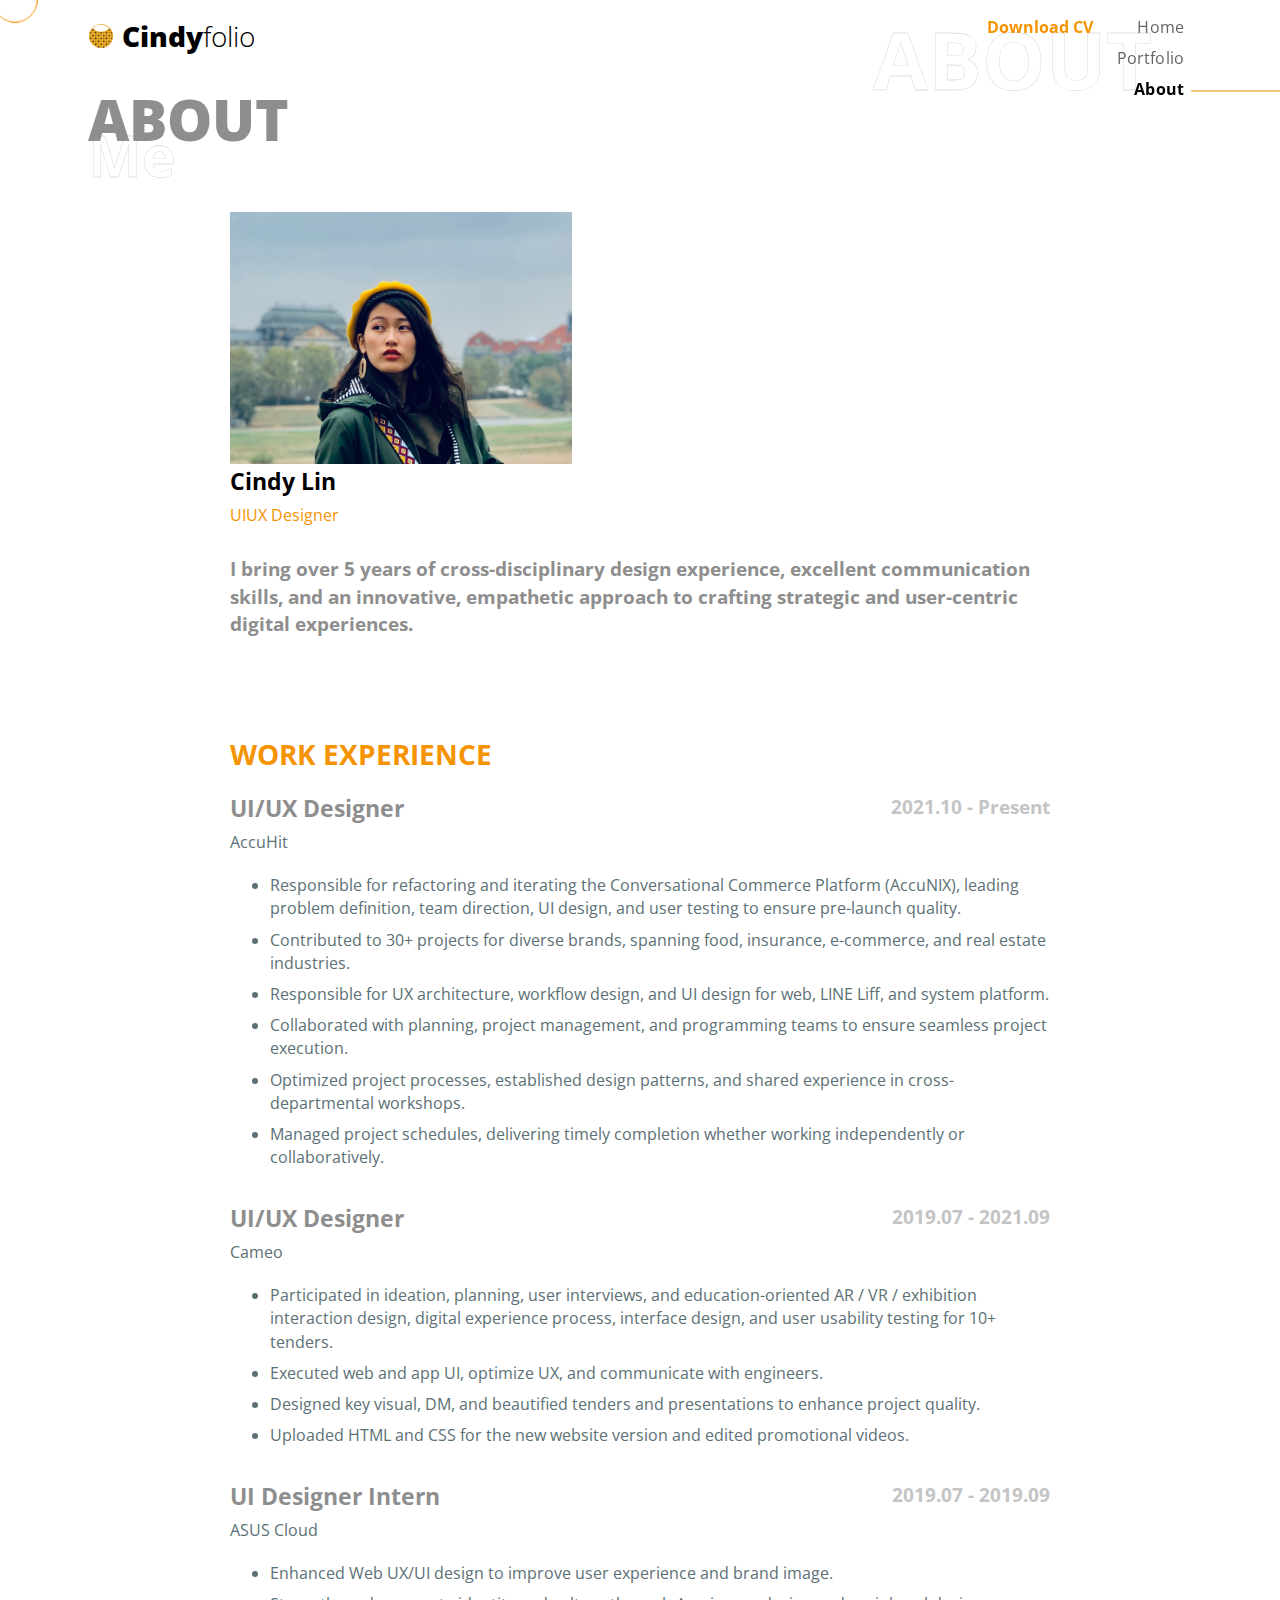
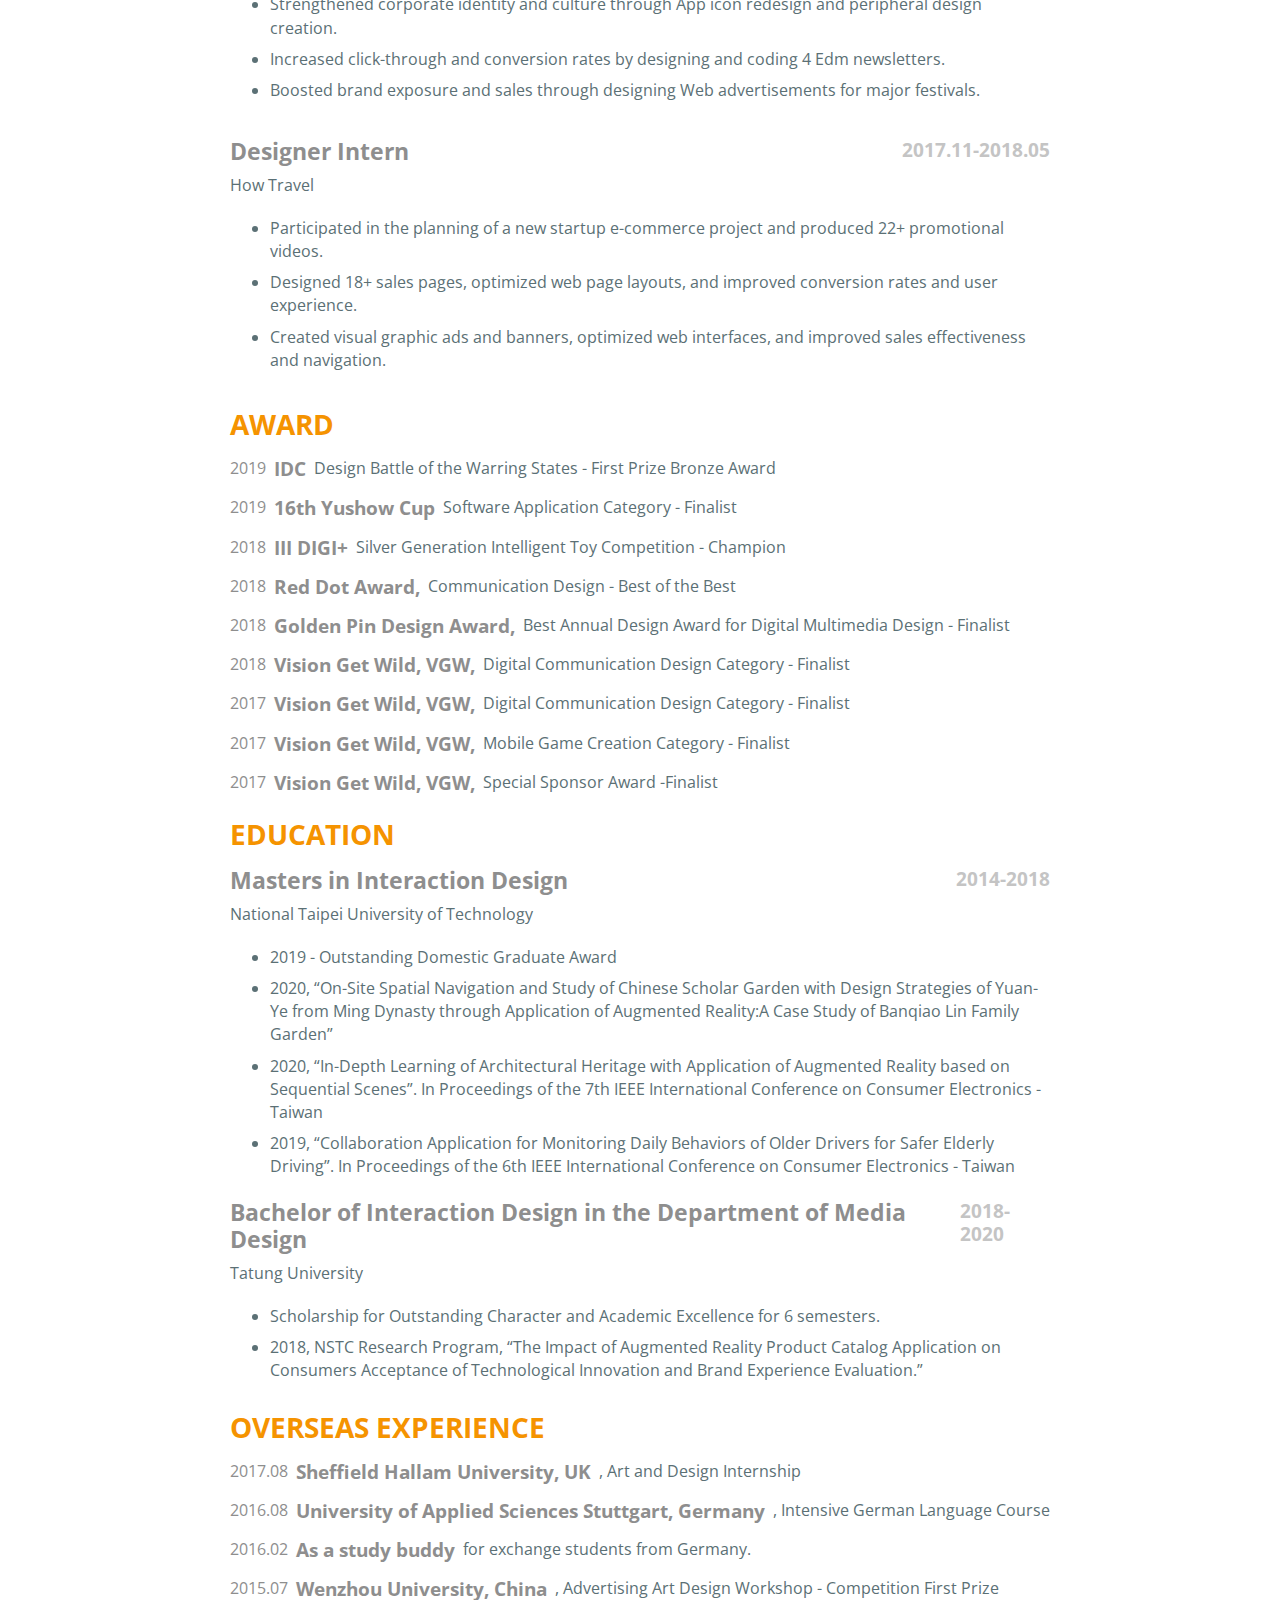
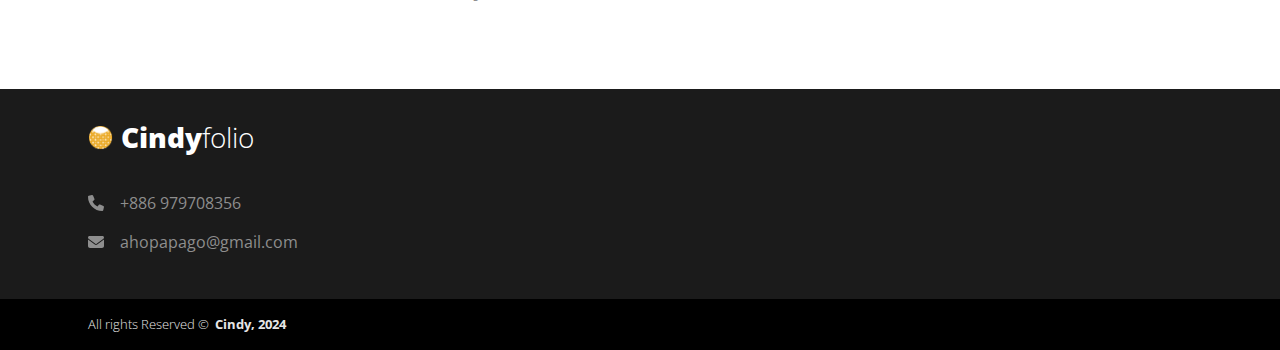
==== commit 29fa5f3c: "Update about.html" ====
--- a/about.html
+++ b/about.html
@@ -145,6 +145,7 @@
                   </div>
                   <p class="fs-0">AccuHit</p>
                   <ul class="custom-text-muted">
+                    <li class="m1-0 py-1">Responsible for refactoring and iterating the Conversational Commerce Platform (AccuNIX), leading problem definition, team direction, UI design, and user testing to ensure pre-launch quality.</li>
                     <li class="m1-0 py-1">Contributed to 30+ projects for diverse brands, spanning food, insurance, e-commerce, and real estate industries.</li>
                     <li class="m1-0 py-1">Responsible for UX architecture, workflow design, and UI design for web, LINE Liff, and system platform.</li>
                     <li class="m1-0 py-1">Collaborated with planning, project management, and programming teams to ensure seamless project execution.</li>
@@ -351,7 +352,7 @@
         <div class="row g-0 justify-content-md-between justify-content-evenly py-2">
           <div class="col-12 col-sm-8 col-md-6 col-lg-auto text-center text-md-start d-flex">
             <p class="fs--1 my-2 fw-light text-100">All rights Reserved &copy; &nbsp;</p>
-            <p class="fw-bold fs--1 my-2 text-100 text-warning">Cindy, 2023</p>
+            <p class="fw-bold fs--1 my-2 text-100 text-warning">Cindy, 2024</p>
           </div>
         </div>
       </div><!-- end of .container-->
@@ -379,4 +380,4 @@
 
   </body>
 
-</html>+</html>
